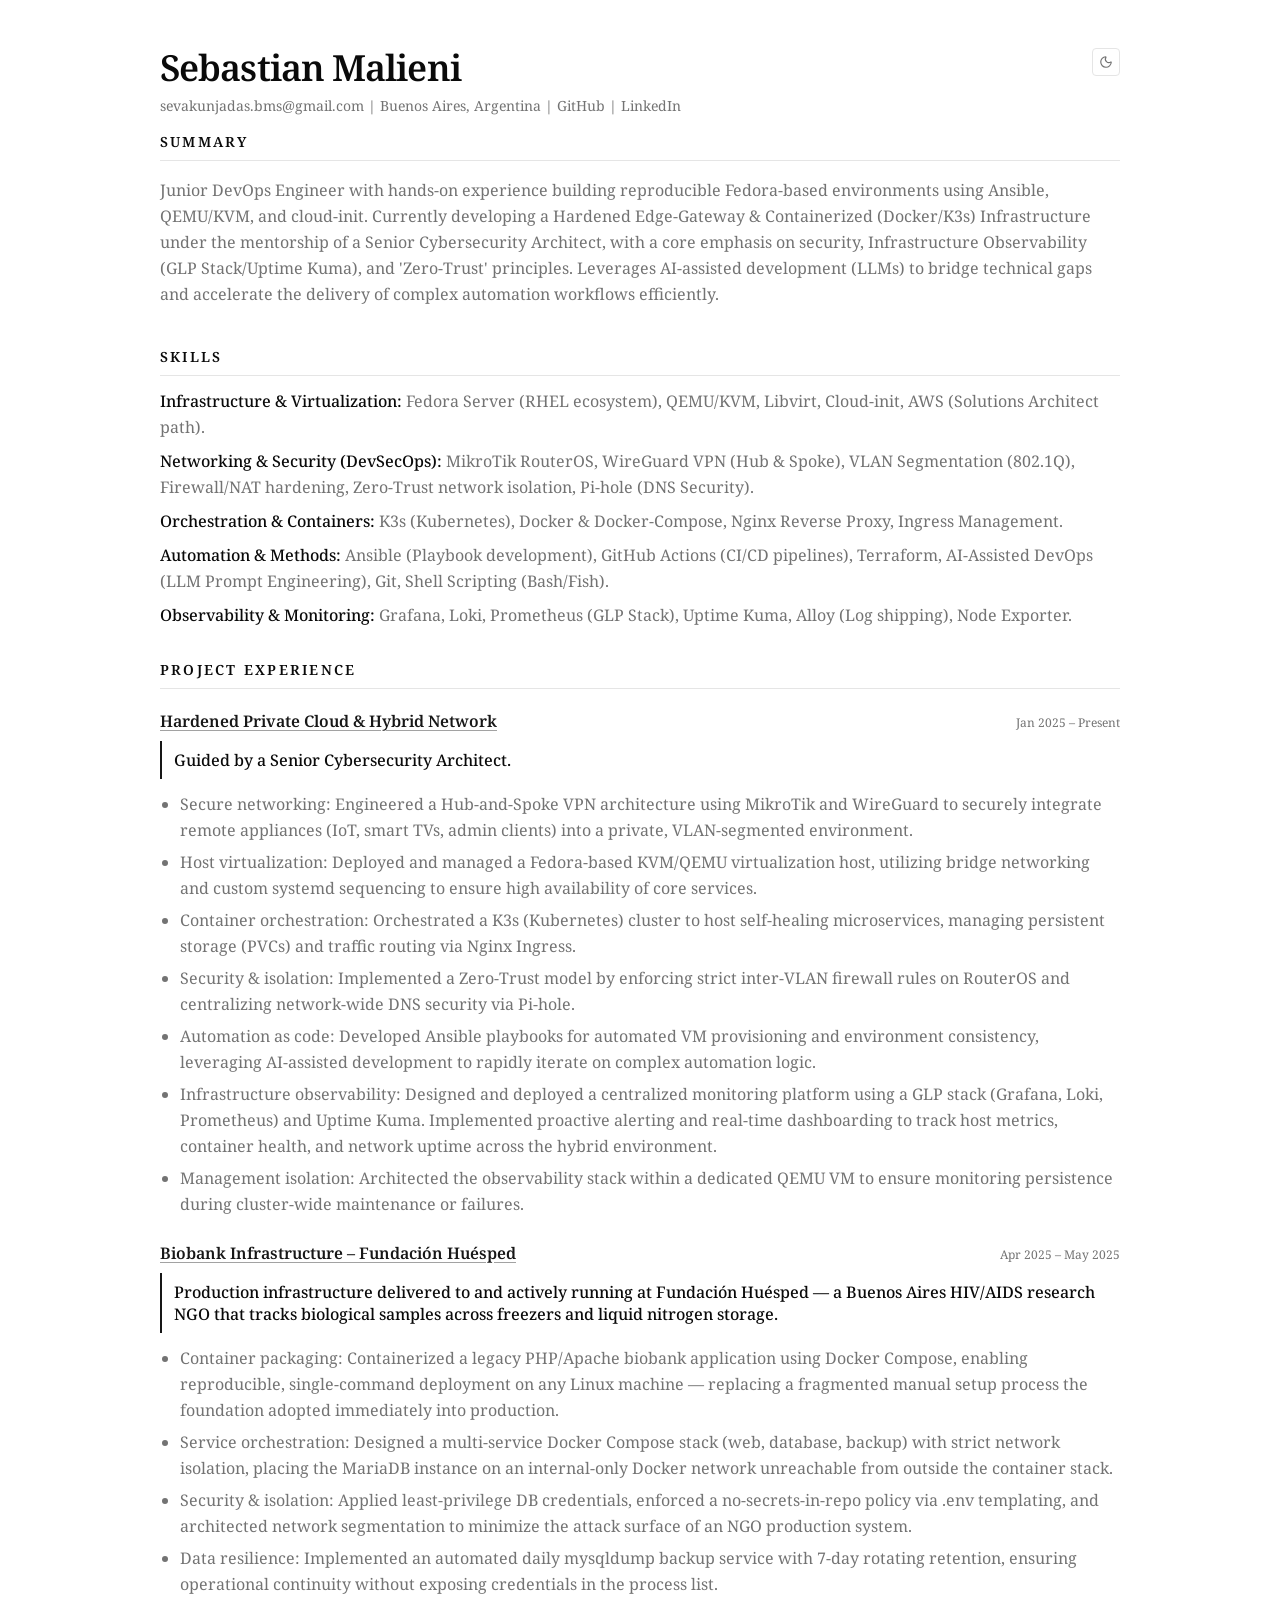
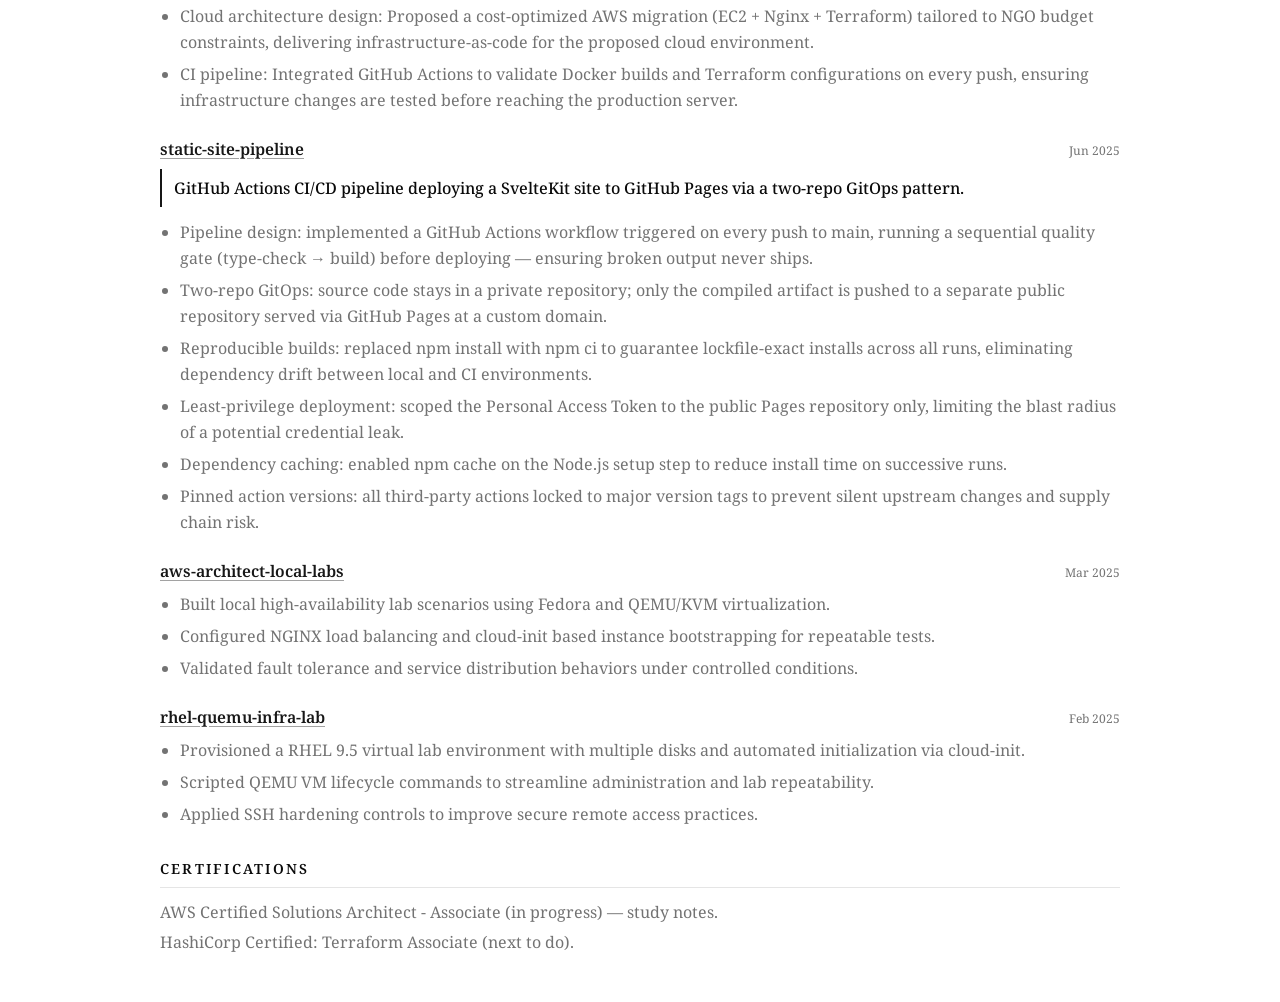
==== index.html @ 32066042 "deploy: Sevamiau/sebamalieni-dev@b377f0e531b582af63d55dea4740b12885637d70" ====
<!doctype html>

<html lang="en">
	<head>
		<meta charset="utf-8" />

		<meta name="viewport" content="width=device-width, initial-scale=1" />

		<meta name="text-scale" content="scale" />
		<link href="./_app/immutable/entry/start.CipY3u7r.js" rel="modulepreload">
		<link href="./_app/immutable/chunks/C8VKnNxi.js" rel="modulepreload">
		<link href="./_app/immutable/chunks/BVoEFMAr.js" rel="modulepreload">
		<link href="./_app/immutable/entry/app.PgsULccn.js" rel="modulepreload">
		<link href="./_app/immutable/chunks/CHncfsjL.js" rel="modulepreload">
		<link href="./_app/immutable/chunks/D1hYfEew.js" rel="modulepreload">
		<link href="./_app/immutable/nodes/0.1wPkO4NM.js" rel="modulepreload">
		<link href="./_app/immutable/chunks/DSAzhni3.js" rel="modulepreload">
		<link href="./_app/immutable/nodes/2.BLxP-dWD.js" rel="modulepreload">
		<!--12qhfyh--><link rel="icon" href="/favicon.png"/><!----><!--1uha8ag--><meta name="description" content="Sebastian Malieni Cv"/><!----><!--1funsus--><!--[-1--><!--]--> <!----><script>(function setInitialMode({ defaultMode = "system", themeColors, darkClassNames = ["dark"], lightClassNames = [], defaultTheme = "", modeStorageKey = "mode-watcher-mode", themeStorageKey = "mode-watcher-theme" }) {
	const rootEl = document.documentElement;
	const mode = localStorage.getItem(modeStorageKey) ?? defaultMode;
	const theme = localStorage.getItem(themeStorageKey) ?? defaultTheme;
	const light = mode === "light" || mode === "system" && window.matchMedia("(prefers-color-scheme: light)").matches;
	if (light) {
		if (darkClassNames.length) rootEl.classList.remove(...darkClassNames.filter(Boolean));
		if (lightClassNames.length) rootEl.classList.add(...lightClassNames.filter(Boolean));
	} else {
		if (lightClassNames.length) rootEl.classList.remove(...lightClassNames.filter(Boolean));
		if (darkClassNames.length) rootEl.classList.add(...darkClassNames.filter(Boolean));
	}
	rootEl.style.colorScheme = light ? "light" : "dark";
	if (themeColors) {
		const themeMetaEl = document.querySelector("meta[name=\"theme-color\"]");
		if (themeMetaEl) themeMetaEl.setAttribute("content", mode === "light" ? themeColors.light : themeColors.dark);
	}
	if (theme) {
		rootEl.setAttribute("data-theme", theme);
		localStorage.setItem(themeStorageKey, theme);
	}
	localStorage.setItem(modeStorageKey, mode);
})({"defaultMode":"system","darkClassNames":["dark"],"lightClassNames":[],"defaultTheme":"","modeStorageKey":"mode-watcher-mode","themeStorageKey":"mode-watcher-theme"});</script><!----><!----><title>Resume | Sebastian Malieni</title>
		<link href="./_app/immutable/assets/0.C2tKLNC4.css" rel="stylesheet">
	</head>

	<body data-sveltekit-preload-data="hover">
		<div style="display: contents"><!--[--><!--[0--><!--[--><!--[--><main class="min-h-screen bg-background text-foreground [&amp;_a]:transition-colors [&amp;_a:hover]:text-primary"><div class="mx-auto w-full max-w-5xl px-4 py-12 sm:px-8"><header class="pb-2"><div class="flex flex-col gap-4 sm:flex-row sm:items-start sm:justify-between"><div><h1 class="text-3xl font-semibold tracking-tight sm:text-4xl">Sebastian Malieni</h1> <p class="pt-2 text-xs text-muted-foreground sm:text-sm"><a class="underline-offset-2 hover:underline" href="mailto:sevakunjadas.bms@gmail.com">sevakunjadas.bms@gmail.com</a> <span aria-hidden="true">|</span> Buenos Aires, Argentina <span aria-hidden="true">|</span> <a class="underline-offset-2 hover:underline" href="https://github.com/Sevamiau/">GitHub</a> <span aria-hidden="true">|</span> <a class="underline-offset-2 hover:underline" href="https://www.linkedin.com/in/sebastian-malieni/">LinkedIn</a></p></div> <div class="inline-flex items-center gap-2 self-start"><button type="button" class="rounded border border-border p-1.5 text-muted-foreground transition-colors hover:text-foreground" aria-label="Toggle theme" title="Toggle theme"><!--[-1--><svg xmlns="http://www.w3.org/2000/svg" width="24" height="24" viewBox="0 0 24 24" fill="none" stroke="currentColor" stroke-width="2" stroke-linecap="round" stroke-linejoin="round" aria-hidden="true" class="lucide-icon lucide lucide-moon size-3.5"><!--[--><!----><path d="M20.985 12.486a9 9 0 1 1-9.473-9.472c.405-.022.617.46.402.803a6 6 0 0 0 8.268 8.268c.344-.215.825-.004.803.401"><!----></path><!----><!--]--><!----></svg><!--]--></button></div></div> <h2 class="mt-4 border-b border-border pb-2 text-sm font-semibold uppercase tracking-[0.16em]">Summary</h2> <p class="mt-4 text-sm leading-relaxed text-muted-foreground sm:text-base">Junior DevOps Engineer with hands-on experience building reproducible Fedora-based environments using Ansible, QEMU/KVM, and cloud-init. Currently developing a Hardened Edge-Gateway &amp; Containerized (Docker/K3s) Infrastructure under the mentorship of a Senior Cybersecurity Architect, with a core emphasis on security, Infrastructure Observability (GLP Stack/Uptime Kuma), and 'Zero-Trust' principles. Leverages AI-assisted development (LLMs) to bridge technical gaps and accelerate the delivery of complex automation workflows efficiently.</p></header> <!--[-1--><!--]--> <!--[-1--><!--]--> <section class="mt-8"><h2 class="border-b border-border pb-2 text-sm font-semibold uppercase tracking-[0.16em]">Skills</h2> <div class="mt-3 space-y-2 text-sm leading-relaxed text-muted-foreground sm:text-base"><p><span class="font-medium text-foreground">Infrastructure &amp; Virtualization:</span> Fedora Server (RHEL ecosystem), QEMU/KVM, Libvirt, Cloud-init, AWS (Solutions Architect path).</p> <p><span class="font-medium text-foreground">Networking &amp; Security (DevSecOps):</span> MikroTik RouterOS, WireGuard VPN (Hub &amp; Spoke), VLAN Segmentation (802.1Q), Firewall/NAT hardening, Zero-Trust network isolation, Pi-hole (DNS Security).</p> <p><span class="font-medium text-foreground">Orchestration &amp; Containers:</span> K3s (Kubernetes), Docker &amp; Docker-Compose, Nginx Reverse Proxy, Ingress Management.</p> <p><span class="font-medium text-foreground">Automation &amp; Methods:</span> Ansible (Playbook development), GitHub Actions (CI/CD pipelines), Terraform, AI-Assisted DevOps (LLM Prompt Engineering), Git, Shell Scripting (Bash/Fish).</p> <p><span class="font-medium text-foreground">Observability &amp; Monitoring:</span> Grafana, Loki, Prometheus (GLP Stack), Uptime Kuma, Alloy (Log shipping), Node Exporter.</p></div></section> <section class="mt-8"><h2 class="border-b border-border pb-2 text-sm font-semibold uppercase tracking-[0.16em]">Project Experience</h2> <div class="mt-5 space-y-6"><!--[--><article><div class="flex items-baseline justify-between gap-4"><h3 class="text-base font-semibold"><!--[0--><a class="text-primary underline decoration-primary/40 underline-offset-[3px] transition-colors hover:text-primary/90 hover:decoration-primary" href="https://github.com/Sevamiau/infra-documentation" target="_blank" rel="noopener noreferrer">Hardened Private Cloud &amp; Hybrid Network</a><!--]--></h3> <!--[0--><span class="shrink-0 text-xs text-muted-foreground">Jan 2025 – Present</span><!--]--></div> <!--[0--><p class="mt-2 border-l-2 border-primary py-2 pl-3 text-sm font-medium leading-snug text-foreground sm:text-base">Guided by a Senior Cybersecurity Architect.</p><!--]--> <ul class="list-disc space-y-1.5 pl-5 text-sm leading-relaxed text-muted-foreground sm:text-base mt-3"><!--[--><li>Secure networking: Engineered a Hub-and-Spoke VPN architecture using MikroTik and WireGuard to securely integrate remote appliances (IoT, smart TVs, admin clients) into a private, VLAN-segmented environment.</li><li>Host virtualization: Deployed and managed a Fedora-based KVM/QEMU virtualization host, utilizing bridge networking and custom systemd sequencing to ensure high availability of core services.</li><li>Container orchestration: Orchestrated a K3s (Kubernetes) cluster to host self-healing microservices, managing persistent storage (PVCs) and traffic routing via Nginx Ingress.</li><li>Security &amp; isolation: Implemented a Zero-Trust model by enforcing strict inter-VLAN firewall rules on RouterOS and centralizing network-wide DNS security via Pi-hole.</li><li>Automation as code: Developed Ansible playbooks for automated VM provisioning and environment consistency, leveraging AI-assisted development to rapidly iterate on complex automation logic.</li><li>Infrastructure observability: Designed and deployed a centralized monitoring platform using a GLP stack (Grafana, Loki, Prometheus) and Uptime Kuma. Implemented proactive alerting and real-time dashboarding to track host metrics, container health, and network uptime across the hybrid environment.</li><li>Management isolation: Architected the observability stack within a dedicated QEMU VM to ensure monitoring persistence during cluster-wide maintenance or failures.</li><!--]--></ul></article><article><div class="flex items-baseline justify-between gap-4"><h3 class="text-base font-semibold"><!--[0--><a class="text-primary underline decoration-primary/40 underline-offset-[3px] transition-colors hover:text-primary/90 hover:decoration-primary" href="https://github.com/Sevamiau/biobank-infra" target="_blank" rel="noopener noreferrer">Biobank Infrastructure – Fundación Huésped</a><!--]--></h3> <!--[0--><span class="shrink-0 text-xs text-muted-foreground">Apr 2025 – May 2025</span><!--]--></div> <!--[0--><p class="mt-2 border-l-2 border-primary py-2 pl-3 text-sm font-medium leading-snug text-foreground sm:text-base">Production infrastructure delivered to and actively running at Fundación Huésped — a Buenos Aires HIV/AIDS research NGO that tracks biological samples across freezers and liquid nitrogen storage.</p><!--]--> <ul class="list-disc space-y-1.5 pl-5 text-sm leading-relaxed text-muted-foreground sm:text-base mt-3"><!--[--><li>Container packaging: Containerized a legacy PHP/Apache biobank application using Docker Compose, enabling reproducible, single-command deployment on any Linux machine — replacing a fragmented manual setup process the foundation adopted immediately into production.</li><li>Service orchestration: Designed a multi-service Docker Compose stack (web, database, backup) with strict network isolation, placing the MariaDB instance on an internal-only Docker network unreachable from outside the container stack.</li><li>Security &amp; isolation: Applied least-privilege DB credentials, enforced a no-secrets-in-repo policy via .env templating, and architected network segmentation to minimize the attack surface of an NGO production system.</li><li>Data resilience: Implemented an automated daily mysqldump backup service with 7-day rotating retention, ensuring operational continuity without exposing credentials in the process list.</li><li>Cloud architecture design: Proposed a cost-optimized AWS migration (EC2 + Nginx + Terraform) tailored to NGO budget constraints, delivering infrastructure-as-code for the proposed cloud environment.</li><li>CI pipeline: Integrated GitHub Actions to validate Docker builds and Terraform configurations on every push, ensuring infrastructure changes are tested before reaching the production server.</li><!--]--></ul></article><article><div class="flex items-baseline justify-between gap-4"><h3 class="text-base font-semibold"><!--[0--><a class="text-primary underline decoration-primary/40 underline-offset-[3px] transition-colors hover:text-primary/90 hover:decoration-primary" href="https://github.com/Sevamiau/static-site-pipeline" target="_blank" rel="noopener noreferrer">static-site-pipeline</a><!--]--></h3> <!--[0--><span class="shrink-0 text-xs text-muted-foreground">Jun 2025</span><!--]--></div> <!--[0--><p class="mt-2 border-l-2 border-primary py-2 pl-3 text-sm font-medium leading-snug text-foreground sm:text-base">GitHub Actions CI/CD pipeline deploying a SvelteKit site to GitHub Pages via a two-repo GitOps pattern.</p><!--]--> <ul class="list-disc space-y-1.5 pl-5 text-sm leading-relaxed text-muted-foreground sm:text-base mt-3"><!--[--><li>Pipeline design: implemented a GitHub Actions workflow triggered on every push to main, running a sequential quality gate (type-check → build) before deploying — ensuring broken output never ships.</li><li>Two-repo GitOps: source code stays in a private repository; only the compiled artifact is pushed to a separate public repository served via GitHub Pages at a custom domain.</li><li>Reproducible builds: replaced npm install with npm ci to guarantee lockfile-exact installs across all runs, eliminating dependency drift between local and CI environments.</li><li>Least-privilege deployment: scoped the Personal Access Token to the public Pages repository only, limiting the blast radius of a potential credential leak.</li><li>Dependency caching: enabled npm cache on the Node.js setup step to reduce install time on successive runs.</li><li>Pinned action versions: all third-party actions locked to major version tags to prevent silent upstream changes and supply chain risk.</li><!--]--></ul></article><article><div class="flex items-baseline justify-between gap-4"><h3 class="text-base font-semibold"><!--[0--><a class="text-primary underline decoration-primary/40 underline-offset-[3px] transition-colors hover:text-primary/90 hover:decoration-primary" href="https://github.com/Sevamiau/aws-architect-local-labs" target="_blank" rel="noopener noreferrer">aws-architect-local-labs</a><!--]--></h3> <!--[0--><span class="shrink-0 text-xs text-muted-foreground">Mar 2025</span><!--]--></div> <!--[-1--><!--]--> <ul class="list-disc space-y-1.5 pl-5 text-sm leading-relaxed text-muted-foreground sm:text-base mt-2"><!--[--><li>Built local high-availability lab scenarios using Fedora and QEMU/KVM virtualization.</li><li>Configured NGINX load balancing and cloud-init based instance bootstrapping for repeatable tests.</li><li>Validated fault tolerance and service distribution behaviors under controlled conditions.</li><!--]--></ul></article><article><div class="flex items-baseline justify-between gap-4"><h3 class="text-base font-semibold"><!--[0--><a class="text-primary underline decoration-primary/40 underline-offset-[3px] transition-colors hover:text-primary/90 hover:decoration-primary" href="https://github.com/Sevamiau/RHEL-QEMU-infrastructure-lab" target="_blank" rel="noopener noreferrer">rhel-quemu-infra-lab</a><!--]--></h3> <!--[0--><span class="shrink-0 text-xs text-muted-foreground">Feb 2025</span><!--]--></div> <!--[-1--><!--]--> <ul class="list-disc space-y-1.5 pl-5 text-sm leading-relaxed text-muted-foreground sm:text-base mt-2"><!--[--><li>Provisioned a RHEL 9.5 virtual lab environment with multiple disks and automated initialization via cloud-init.</li><li>Scripted QEMU VM lifecycle commands to streamline administration and lab repeatability.</li><li>Applied SSH hardening controls to improve secure remote access practices.</li><!--]--></ul></article><!--]--></div></section> <section class="mt-8"><h2 class="border-b border-border pb-2 text-sm font-semibold uppercase tracking-[0.16em]">Certifications</h2> <ul class="mt-3 space-y-1.5 text-sm text-muted-foreground sm:text-base"><li>AWS Certified Solutions Architect - Associate (in progress) — <a class="underline-offset-2 hover:underline" href="https://github.com/Sevamiau/aws-SAA-note/" target="_blank" rel="noopener noreferrer">study notes</a>.</li> <li>HashiCorp Certified: Terraform Associate (next to do).</li></ul></section></div></main><!--]--><!----> <!--[-1--><!--]--><!----><!--]--><!--]--> <!--[-1--><!--]--><!--]-->
			
			<script>
				{
					__sveltekit_5aqfgy = {
						base: new URL(".", location).pathname.slice(0, -1)
					};

					const element = document.currentScript.parentElement;

					Promise.all([
						import("./_app/immutable/entry/start.CipY3u7r.js"),
						import("./_app/immutable/entry/app.PgsULccn.js")
					]).then(([kit, app]) => {
						kit.start(app, element, {
							node_ids: [0, 2],
							data: [null,null],
							form: null,
							error: null
						});
					});
				}
			</script>
		</div>
	</body>
</html>
---- _app/immutable/assets/0.C2tKLNC4.css ----
/*! tailwindcss v4.2.4 | MIT License | https://tailwindcss.com */
@layer properties{@supports (((-webkit-hyphens:none)) and (not (margin-trim:inline))) or ((-moz-orient:inline) and (not (color:rgb(from red r g b)))){*,:before,:after,::backdrop{--tw-space-y-reverse:0;--tw-border-style:solid;--tw-leading:initial;--tw-font-weight:initial;--tw-tracking:initial;--tw-animation-delay:0s;--tw-animation-direction:normal;--tw-animation-duration:initial;--tw-animation-fill-mode:none;--tw-animation-iteration-count:1;--tw-enter-blur:0;--tw-enter-opacity:1;--tw-enter-rotate:0;--tw-enter-scale:1;--tw-enter-translate-x:0;--tw-enter-translate-y:0;--tw-exit-blur:0;--tw-exit-opacity:1;--tw-exit-rotate:0;--tw-exit-scale:1;--tw-exit-translate-x:0;--tw-exit-translate-y:0}}}@layer theme{:root,:host{--font-sans:ui-sans-serif, system-ui, sans-serif, "Apple Color Emoji", "Segoe UI Emoji", "Segoe UI Symbol", "Noto Color Emoji";--font-mono:ui-monospace, SFMono-Regular, Menlo, Monaco, Consolas, "Liberation Mono", "Courier New", monospace;--spacing:.25rem;--container-5xl:64rem;--text-xs:.75rem;--text-xs--line-height:calc(1 / .75);--text-sm:.875rem;--text-sm--line-height:calc(1.25 / .875);--text-base:1rem;--text-base--line-height:calc(1.5 / 1);--text-3xl:1.875rem;--text-3xl--line-height:calc(2.25 / 1.875);--text-4xl:2.25rem;--text-4xl--line-height:calc(2.5 / 2.25);--font-weight-medium:500;--font-weight-semibold:600;--tracking-tight:-.025em;--leading-snug:1.375;--leading-relaxed:1.625;--default-transition-duration:.15s;--default-transition-timing-function:cubic-bezier(.4, 0, .2, 1);--default-font-family:var(--font-sans);--default-mono-font-family:var(--font-mono)}}@layer base{*,:after,:before,::backdrop{box-sizing:border-box;border:0 solid;margin:0;padding:0}::file-selector-button{box-sizing:border-box;border:0 solid;margin:0;padding:0}html,:host{-webkit-text-size-adjust:100%;tab-size:4;line-height:1.5;font-family:var(--default-font-family,ui-sans-serif, system-ui, sans-serif, "Apple Color Emoji", "Segoe UI Emoji", "Segoe UI Symbol", "Noto Color Emoji");font-feature-settings:var(--default-font-feature-settings,normal);font-variation-settings:var(--default-font-variation-settings,normal);-webkit-tap-highlight-color:transparent}hr{height:0;color:inherit;border-top-width:1px}abbr:where([title]){-webkit-text-decoration:underline dotted;text-decoration:underline dotted}h1,h2,h3,h4,h5,h6{font-size:inherit;font-weight:inherit}a{color:inherit;-webkit-text-decoration:inherit;-webkit-text-decoration:inherit;-webkit-text-decoration:inherit;-webkit-text-decoration:inherit;text-decoration:inherit}b,strong{font-weight:bolder}code,kbd,samp,pre{font-family:var(--default-mono-font-family,ui-monospace, SFMono-Regular, Menlo, Monaco, Consolas, "Liberation Mono", "Courier New", monospace);font-feature-settings:var(--default-mono-font-feature-settings,normal);font-variation-settings:var(--default-mono-font-variation-settings,normal);font-size:1em}small{font-size:80%}sub,sup{vertical-align:baseline;font-size:75%;line-height:0;position:relative}sub{bottom:-.25em}sup{top:-.5em}table{text-indent:0;border-color:inherit;border-collapse:collapse}:-moz-focusring{outline:auto}progress{vertical-align:baseline}summary{display:list-item}ol,ul,menu{list-style:none}img,svg,video,canvas,audio,iframe,embed,object{vertical-align:middle;display:block}img,video{max-width:100%;height:auto}button,input,select,optgroup,textarea{font:inherit;font-feature-settings:inherit;font-variation-settings:inherit;letter-spacing:inherit;color:inherit;opacity:1;background-color:#0000;border-radius:0}::file-selector-button{font:inherit;font-feature-settings:inherit;font-variation-settings:inherit;letter-spacing:inherit;color:inherit;opacity:1;background-color:#0000;border-radius:0}:where(select:is([multiple],[size])) optgroup{font-weight:bolder}:where(select:is([multiple],[size])) optgroup option{padding-inline-start:20px}::file-selector-button{margin-inline-end:4px}::placeholder{opacity:1}@supports (not ((-webkit-appearance:-apple-pay-button))) or (contain-intrinsic-size:1px){::placeholder{color:currentColor}@supports (color:color-mix(in lab, red, red)){::placeholder{color:color-mix(in oklab, currentcolor 50%, transparent)}}}textarea{resize:vertical}::-webkit-search-decoration{-webkit-appearance:none}::-webkit-date-and-time-value{min-height:1lh;text-align:inherit}::-webkit-datetime-edit{padding-block:0}::-webkit-datetime-edit-year-field{padding-block:0}::-webkit-datetime-edit-month-field{padding-block:0}::-webkit-datetime-edit-day-field{padding-block:0}::-webkit-datetime-edit-hour-field{padding-block:0}::-webkit-datetime-edit-minute-field{padding-block:0}::-webkit-datetime-edit-second-field{padding-block:0}::-webkit-datetime-edit-millisecond-field{padding-block:0}::-webkit-datetime-edit-meridiem-field{padding-block:0}::-webkit-calendar-picker-indicator{line-height:1}:-moz-ui-invalid{box-shadow:none}button,input:where([type=button],[type=reset],[type=submit]){appearance:button}::file-selector-button{appearance:button}::-webkit-inner-spin-button{height:auto}::-webkit-outer-spin-button{height:auto}[hidden]:where(:not([hidden=until-found])){display:none!important}*{border-color:var(--border);outline-color:var(--ring)}@supports (color:color-mix(in lab, red, red)){*{outline-color:color-mix(in oklab, var(--ring) 50%, transparent)}}body{background-color:var(--background);color:var(--foreground)}html{font-family:Noto Serif Variable,serif}input:where([type=text]),input:where(:not([type])),input:where([type=email]),input:where([type=url]),input:where([type=password]),input:where([type=number]),input:where([type=date]),input:where([type=datetime-local]),input:where([type=month]),input:where([type=search]),input:where([type=tel]),input:where([type=time]),input:where([type=week]),select:where([multiple]),textarea,select{appearance:none;--tw-shadow:0 0 #0000;background-color:#fff;border-width:1px;border-color:oklch(55.1% .027 264.364);border-radius:0;padding:.5rem .75rem;font-size:1rem;line-height:1.5rem}:is(input:where([type=text]),input:where(:not([type])),input:where([type=email]),input:where([type=url]),input:where([type=password]),input:where([type=number]),input:where([type=date]),input:where([type=datetime-local]),input:where([type=month]),input:where([type=search]),input:where([type=tel]),input:where([type=time]),input:where([type=week]),select:where([multiple]),textarea,select):focus{outline-offset:2px;--tw-ring-inset:var(--tw-empty, );--tw-ring-offset-width:0px;--tw-ring-offset-color:#fff;--tw-ring-color:oklch(54.6% .245 262.881);--tw-ring-offset-shadow:var(--tw-ring-inset) 0 0 0 var(--tw-ring-offset-width) var(--tw-ring-offset-color);--tw-ring-shadow:var(--tw-ring-inset) 0 0 0 calc(1px + var(--tw-ring-offset-width)) var(--tw-ring-color);box-shadow:var(--tw-ring-offset-shadow), var(--tw-ring-shadow), var(--tw-shadow);border-color:oklch(54.6% .245 262.881);outline:2px solid #0000}input::placeholder,textarea::placeholder{color:oklch(55.1% .027 264.364);opacity:1}::-webkit-datetime-edit-fields-wrapper{padding:0}::-webkit-date-and-time-value{min-height:1.5em}::-webkit-date-and-time-value{text-align:inherit}::-webkit-datetime-edit{display:inline-flex}::-webkit-datetime-edit{padding-top:0;padding-bottom:0}::-webkit-datetime-edit-year-field{padding-top:0;padding-bottom:0}::-webkit-datetime-edit-month-field{padding-top:0;padding-bottom:0}::-webkit-datetime-edit-day-field{padding-top:0;padding-bottom:0}::-webkit-datetime-edit-hour-field{padding-top:0;padding-bottom:0}::-webkit-datetime-edit-minute-field{padding-top:0;padding-bottom:0}::-webkit-datetime-edit-second-field{padding-top:0;padding-bottom:0}::-webkit-datetime-edit-millisecond-field{padding-top:0;padding-bottom:0}::-webkit-datetime-edit-meridiem-field{padding-top:0;padding-bottom:0}select{-webkit-print-color-adjust:exact;print-color-adjust:exact;background-image:url("data:image/svg+xml,%3csvg xmlns='http://www.w3.org/2000/svg' fill='none' viewBox='0 0 20 20'%3e%3cpath stroke='oklch(55.1%25 0.027 264.364)' stroke-linecap='round' stroke-linejoin='round' stroke-width='1.5' d='M6 8l4 4 4-4'/%3e%3c/svg%3e");background-position:right .5rem center;background-repeat:no-repeat;background-size:1.5em 1.5em;padding-right:2.5rem}select:where([multiple]),select:where([size]:not([size="1"])){background-image:initial;background-position:initial;background-repeat:unset;background-size:initial;print-color-adjust:unset;padding-right:.75rem}input:where([type=checkbox]),input:where([type=radio]){appearance:none;-webkit-print-color-adjust:exact;print-color-adjust:exact;vertical-align:middle;-webkit-user-select:none;user-select:none;color:oklch(54.6% .245 262.881);--tw-shadow:0 0 #0000;background-color:#fff;background-origin:border-box;border-width:1px;border-color:oklch(55.1% .027 264.364);flex-shrink:0;width:1rem;height:1rem;padding:0;display:inline-block}input:where([type=checkbox]){border-radius:0}input:where([type=radio]){border-radius:100%}input:where([type=checkbox]):focus,input:where([type=radio]):focus{outline-offset:2px;--tw-ring-inset:var(--tw-empty, );--tw-ring-offset-width:2px;--tw-ring-offset-color:#fff;--tw-ring-color:oklch(54.6% .245 262.881);--tw-ring-offset-shadow:var(--tw-ring-inset) 0 0 0 var(--tw-ring-offset-width) var(--tw-ring-offset-color);--tw-ring-shadow:var(--tw-ring-inset) 0 0 0 calc(2px + var(--tw-ring-offset-width)) var(--tw-ring-color);box-shadow:var(--tw-ring-offset-shadow), var(--tw-ring-shadow), var(--tw-shadow);outline:2px solid #0000}input:where([type=checkbox]):checked,input:where([type=radio]):checked{background-color:currentColor;background-position:50%;background-repeat:no-repeat;background-size:100% 100%;border-color:#0000}input:where([type=checkbox]):checked{background-image:url("data:image/svg+xml,%3csvg viewBox='0 0 16 16' fill='white' xmlns='http://www.w3.org/2000/svg'%3e%3cpath d='M12.207 4.793a1 1 0 010 1.414l-5 5a1 1 0 01-1.414 0l-2-2a1 1 0 011.414-1.414L6.5 9.086l4.293-4.293a1 1 0 011.414 0z'/%3e%3c/svg%3e")}@media (forced-colors:active){input:where([type=checkbox]):checked{appearance:auto}}input:where([type=radio]):checked{background-image:url("data:image/svg+xml,%3csvg viewBox='0 0 16 16' fill='white' xmlns='http://www.w3.org/2000/svg'%3e%3ccircle cx='8' cy='8' r='3'/%3e%3c/svg%3e")}@media (forced-colors:active){input:where([type=radio]):checked{appearance:auto}}input:where([type=checkbox]):checked:hover,input:where([type=checkbox]):checked:focus,input:where([type=radio]):checked:hover,input:where([type=radio]):checked:focus{background-color:currentColor;border-color:#0000}input:where([type=checkbox]):indeterminate{background-color:currentColor;background-image:url("data:image/svg+xml,%3csvg xmlns='http://www.w3.org/2000/svg' fill='none' viewBox='0 0 16 16'%3e%3cpath stroke='white' stroke-linecap='round' stroke-linejoin='round' stroke-width='2' d='M4 8h8'/%3e%3c/svg%3e");background-position:50%;background-repeat:no-repeat;background-size:100% 100%;border-color:#0000}@media (forced-colors:active){input:where([type=checkbox]):indeterminate{appearance:auto}}input:where([type=checkbox]):indeterminate:hover,input:where([type=checkbox]):indeterminate:focus{background-color:currentColor;border-color:#0000}input:where([type=file]){background:unset;border-color:inherit;font-size:unset;line-height:inherit;border-width:0;border-radius:0;padding:0}input:where([type=file]):focus{outline:1px solid buttontext;outline:1px auto -webkit-focus-ring-color}}@layer components;@layer utilities{.fixed{position:fixed}.static{position:static}.start{inset-inline-start:var(--spacing)}.container{width:100%}@media (width>=40rem){.container{max-width:40rem}}@media (width>=48rem){.container{max-width:48rem}}@media (width>=64rem){.container{max-width:64rem}}@media (width>=80rem){.container{max-width:80rem}}@media (width>=96rem){.container{max-width:96rem}}.mx-auto{margin-inline:auto}.mt-2{margin-top:calc(var(--spacing) * 2)}.mt-3{margin-top:calc(var(--spacing) * 3)}.mt-4{margin-top:calc(var(--spacing) * 4)}.mt-5{margin-top:calc(var(--spacing) * 5)}.mt-6{margin-top:calc(var(--spacing) * 6)}.mt-8{margin-top:calc(var(--spacing) * 8)}.contents{display:contents}.flex{display:flex}.inline-flex{display:inline-flex}.table{display:table}.size-3\.5{width:calc(var(--spacing) * 3.5);height:calc(var(--spacing) * 3.5)}.min-h-screen{min-height:100vh}.w-full{width:100%}.max-w-5xl{max-width:var(--container-5xl)}.shrink-0{flex-shrink:0}.list-disc{list-style-type:disc}.flex-col{flex-direction:column}.items-baseline{align-items:baseline}.items-center{align-items:center}.justify-between{justify-content:space-between}.gap-2{gap:calc(var(--spacing) * 2)}.gap-4{gap:calc(var(--spacing) * 4)}:where(.space-y-1\.5>:not(:last-child)){--tw-space-y-reverse:0;margin-block-start:calc(calc(var(--spacing) * 1.5) * var(--tw-space-y-reverse));margin-block-end:calc(calc(var(--spacing) * 1.5) * calc(1 - var(--tw-space-y-reverse)))}:where(.space-y-2>:not(:last-child)){--tw-space-y-reverse:0;margin-block-start:calc(calc(var(--spacing) * 2) * var(--tw-space-y-reverse));margin-block-end:calc(calc(var(--spacing) * 2) * calc(1 - var(--tw-space-y-reverse)))}:where(.space-y-6>:not(:last-child)){--tw-space-y-reverse:0;margin-block-start:calc(calc(var(--spacing) * 6) * var(--tw-space-y-reverse));margin-block-end:calc(calc(var(--spacing) * 6) * calc(1 - var(--tw-space-y-reverse)))}.self-start{align-self:flex-start}.rounded{border-radius:.25rem}.border{border-style:var(--tw-border-style);border-width:1px}.border-b{border-bottom-style:var(--tw-border-style);border-bottom-width:1px}.border-l-2{border-left-style:var(--tw-border-style);border-left-width:2px}.border-border{border-color:var(--border)}.border-primary{border-color:var(--primary)}.bg-background{background-color:var(--background)}.p-1\.5{padding:calc(var(--spacing) * 1.5)}.px-4{padding-inline:calc(var(--spacing) * 4)}.py-2{padding-block:calc(var(--spacing) * 2)}.py-12{padding-block:calc(var(--spacing) * 12)}.pt-2{padding-top:calc(var(--spacing) * 2)}.pb-2{padding-bottom:calc(var(--spacing) * 2)}.pl-3{padding-left:calc(var(--spacing) * 3)}.pl-5{padding-left:calc(var(--spacing) * 5)}.text-3xl{font-size:var(--text-3xl);line-height:var(--tw-leading,var(--text-3xl--line-height))}.text-base{font-size:var(--text-base);line-height:var(--tw-leading,var(--text-base--line-height))}.text-sm{font-size:var(--text-sm);line-height:var(--tw-leading,var(--text-sm--line-height))}.text-xs{font-size:var(--text-xs);line-height:var(--tw-leading,var(--text-xs--line-height))}.leading-relaxed{--tw-leading:var(--leading-relaxed);line-height:var(--leading-relaxed)}.leading-snug{--tw-leading:var(--leading-snug);line-height:var(--leading-snug)}.font-medium{--tw-font-weight:var(--font-weight-medium);font-weight:var(--font-weight-medium)}.font-semibold{--tw-font-weight:var(--font-weight-semibold);font-weight:var(--font-weight-semibold)}.tracking-\[0\.16em\]{--tw-tracking:.16em;letter-spacing:.16em}.tracking-tight{--tw-tracking:var(--tracking-tight);letter-spacing:var(--tracking-tight)}.text-foreground{color:var(--foreground)}.text-muted-foreground{color:var(--muted-foreground)}.text-primary{color:var(--primary)}.uppercase{text-transform:uppercase}.underline{text-decoration-line:underline}.decoration-primary\/40{-webkit-text-decoration-color:var(--primary);-webkit-text-decoration-color:var(--primary);-webkit-text-decoration-color:var(--primary);text-decoration-color:var(--primary)}@supports (color:color-mix(in lab, red, red)){.decoration-primary\/40{-webkit-text-decoration-color:color-mix(in oklab, var(--primary) 40%, transparent);-webkit-text-decoration-color:color-mix(in oklab, var(--primary) 40%, transparent);-webkit-text-decoration-color:color-mix(in oklab, var(--primary) 40%, transparent);text-decoration-color:color-mix(in oklab, var(--primary) 40%, transparent)}}.underline-offset-2{text-underline-offset:2px}.underline-offset-\[3px\]{text-underline-offset:3px}.transition-colors{transition-property:color,background-color,border-color,outline-color,text-decoration-color,fill,stroke,--tw-gradient-from,--tw-gradient-via,--tw-gradient-to;transition-timing-function:var(--tw-ease,var(--default-transition-timing-function));transition-duration:var(--tw-duration,var(--default-transition-duration))}.running{animation-play-state:running}@media (hover:hover){.hover\:text-foreground:hover{color:var(--foreground)}.hover\:text-primary\/90:hover{color:var(--primary)}@supports (color:color-mix(in lab, red, red)){.hover\:text-primary\/90:hover{color:color-mix(in oklab, var(--primary) 90%, transparent)}}.hover\:underline:hover{text-decoration-line:underline}.hover\:decoration-primary:hover{-webkit-text-decoration-color:var(--primary);-webkit-text-decoration-color:var(--primary);-webkit-text-decoration-color:var(--primary);text-decoration-color:var(--primary)}}@media (width>=40rem){.sm\:flex-row{flex-direction:row}.sm\:items-start{align-items:flex-start}.sm\:justify-between{justify-content:space-between}.sm\:px-8{padding-inline:calc(var(--spacing) * 8)}.sm\:text-4xl{font-size:var(--text-4xl);line-height:var(--tw-leading,var(--text-4xl--line-height))}.sm\:text-base{font-size:var(--text-base);line-height:var(--tw-leading,var(--text-base--line-height))}.sm\:text-sm{font-size:var(--text-sm);line-height:var(--tw-leading,var(--text-sm--line-height))}}.\[\&_a\]\:transition-colors a{transition-property:color,background-color,border-color,outline-color,text-decoration-color,fill,stroke,--tw-gradient-from,--tw-gradient-via,--tw-gradient-to;transition-timing-function:var(--tw-ease,var(--default-transition-timing-function));transition-duration:var(--tw-duration,var(--default-transition-duration))}.\[\&_a\:hover\]\:text-primary a:hover{color:var(--primary)}}@property --tw-animation-delay{syntax:"*";inherits:false;initial-value:0s}@property --tw-animation-direction{syntax:"*";inherits:false;initial-value:normal}@property --tw-animation-duration{syntax:"*";inherits:false}@property --tw-animation-fill-mode{syntax:"*";inherits:false;initial-value:none}@property --tw-animation-iteration-count{syntax:"*";inherits:false;initial-value:1}@property --tw-enter-blur{syntax:"*";inherits:false;initial-value:0}@property --tw-enter-opacity{syntax:"*";inherits:false;initial-value:1}@property --tw-enter-rotate{syntax:"*";inherits:false;initial-value:0}@property --tw-enter-scale{syntax:"*";inherits:false;initial-value:1}@property --tw-enter-translate-x{syntax:"*";inherits:false;initial-value:0}@property --tw-enter-translate-y{syntax:"*";inherits:false;initial-value:0}@property --tw-exit-blur{syntax:"*";inherits:false;initial-value:0}@property --tw-exit-opacity{syntax:"*";inherits:false;initial-value:1}@property --tw-exit-rotate{syntax:"*";inherits:false;initial-value:0}@property --tw-exit-scale{syntax:"*";inherits:false;initial-value:1}@property --tw-exit-translate-x{syntax:"*";inherits:false;initial-value:0}@property --tw-exit-translate-y{syntax:"*";inherits:false;initial-value:0}@font-face{font-family:Noto Serif Variable;font-style:normal;font-display:swap;font-weight:100 900;src:url(./noto-serif-cyrillic-ext-wght-normal.DwsuhU2Y.woff2)format("woff2-variations");unicode-range:U+460-52F,U+1C80-1C8A,U+20B4,U+2DE0-2DFF,U+A640-A69F,U+FE2E-FE2F}@font-face{font-family:Noto Serif Variable;font-style:normal;font-display:swap;font-weight:100 900;src:url(./noto-serif-cyrillic-wght-normal.CeZyc_3Q.woff2)format("woff2-variations");unicode-range:U+301,U+400-45F,U+490-491,U+4B0-4B1,U+2116}@font-face{font-family:Noto Serif Variable;font-style:normal;font-display:swap;font-weight:100 900;src:url(./noto-serif-greek-ext-wght-normal.B0csX6R_.woff2)format("woff2-variations");unicode-range:U+1F??}@font-face{font-family:Noto Serif Variable;font-style:normal;font-display:swap;font-weight:100 900;src:url(./noto-serif-greek-wght-normal.BWSpOBI-.woff2)format("woff2-variations");unicode-range:U+370-377,U+37A-37F,U+384-38A,U+38C,U+38E-3A1,U+3A3-3FF}@font-face{font-family:Noto Serif Variable;font-style:normal;font-display:swap;font-weight:100 900;src:url(./noto-serif-math-wght-normal.ChZGBGZa.woff2)format("woff2-variations");unicode-range:U+302-303,U+305,U+307-308,U+310,U+312,U+315,U+31A,U+326-327,U+32C,U+32F-330,U+332-333,U+338,U+33A,U+346,U+34D,U+391-3A1,U+3A3-3A9,U+3B1-3C9,U+3D1,U+3D5-3D6,U+3F0-3F1,U+3F4-3F5,U+2016-2017,U+2034-2038,U+203C,U+2040,U+2043,U+2047,U+2050,U+2057,U+205F,U+2070-2071,U+2074-208E,U+2090-209C,U+20D0-20DC,U+20E1,U+20E5-20EF,U+2100-2112,U+2114-2115,U+2117-2121,U+2123-214F,U+2190,U+2192,U+2194-21AE,U+21B0-21E5,U+21F1-21F2,U+21F4-2211,U+2213-2214,U+2216-22FF,U+2308-230B,U+2310,U+2319,U+231C-2321,U+2336-237A,U+237C,U+2395,U+239B-23B7,U+23D0,U+23DC-23E1,U+2474-2475,U+25AF,U+25B3,U+25B7,U+25BD,U+25C1,U+25CA,U+25CC,U+25FB,U+266D-266F,U+27C0-27FF,U+2900-2AFF,U+2B0E-2B11,U+2B30-2B4C,U+2BFE,U+3030,U+FF5B,U+FF5D,U+1D400-1D7FF,U+1EE??}@font-face{font-family:Noto Serif Variable;font-style:normal;font-display:swap;font-weight:100 900;src:url(./noto-serif-vietnamese-wght-normal.G-hP2cUo.woff2)format("woff2-variations");unicode-range:U+102-103,U+110-111,U+128-129,U+168-169,U+1A0-1A1,U+1AF-1B0,U+300-301,U+303-304,U+308-309,U+323,U+329,U+1EA0-1EF9,U+20AB}@font-face{font-family:Noto Serif Variable;font-style:normal;font-display:swap;font-weight:100 900;src:url(./noto-serif-latin-ext-wght-normal.NX2Olof3.woff2)format("woff2-variations");unicode-range:U+100-2BA,U+2BD-2C5,U+2C7-2CC,U+2CE-2D7,U+2DD-2FF,U+304,U+308,U+329,U+1D00-1DBF,U+1E00-1E9F,U+1EF2-1EFF,U+2020,U+20A0-20AB,U+20AD-20C0,U+2113,U+2C60-2C7F,U+A720-A7FF}@font-face{font-family:Noto Serif Variable;font-style:normal;font-display:swap;font-weight:100 900;src:url(./noto-serif-latin-wght-normal.DKWgU5qY.woff2)format("woff2-variations");unicode-range:U+??,U+131,U+152-153,U+2BB-2BC,U+2C6,U+2DA,U+2DC,U+304,U+308,U+329,U+2000-206F,U+20AC,U+2122,U+2191,U+2193,U+2212,U+2215,U+FEFF,U+FFFD}:root{--background:oklch(100% 0 0);--foreground:oklch(14.5% 0 0);--card:oklch(100% 0 0);--card-foreground:oklch(14.5% 0 0);--popover:oklch(100% 0 0);--popover-foreground:oklch(14.5% 0 0);--primary:oklch(20.5% 0 0);--primary-foreground:oklch(98.5% 0 0);--secondary:oklch(97% 0 0);--secondary-foreground:oklch(20.5% 0 0);--muted:oklch(97% 0 0);--muted-foreground:oklch(55.6% 0 0);--accent:oklch(97% 0 0);--accent-foreground:oklch(20.5% 0 0);--destructive:oklch(57.7% .245 27.325);--border:oklch(92.2% 0 0);--input:oklch(92.2% 0 0);--ring:oklch(70.8% 0 0);--chart-1:oklch(87% 0 0);--chart-2:oklch(55.6% 0 0);--chart-3:oklch(43.9% 0 0);--chart-4:oklch(37.1% 0 0);--chart-5:oklch(26.9% 0 0);--radius:0rem;--sidebar:oklch(98.5% 0 0);--sidebar-foreground:oklch(14.5% 0 0);--sidebar-primary:oklch(20.5% 0 0);--sidebar-primary-foreground:oklch(98.5% 0 0);--sidebar-accent:oklch(97% 0 0);--sidebar-accent-foreground:oklch(20.5% 0 0);--sidebar-border:oklch(92.2% 0 0);--sidebar-ring:oklch(70.8% 0 0)}.dark{--background:oklch(14.5% 0 0);--foreground:oklch(98.5% 0 0);--card:oklch(20.5% 0 0);--card-foreground:oklch(98.5% 0 0);--popover:oklch(20.5% 0 0);--popover-foreground:oklch(98.5% 0 0);--primary:oklch(92.2% 0 0);--primary-foreground:oklch(20.5% 0 0);--secondary:oklch(26.9% 0 0);--secondary-foreground:oklch(98.5% 0 0);--muted:oklch(26.9% 0 0);--muted-foreground:oklch(70.8% 0 0);--accent:oklch(26.9% 0 0);--accent-foreground:oklch(98.5% 0 0);--destructive:oklch(70.4% .191 22.216);--border:oklch(100% 0 0/.1);--input:oklch(100% 0 0/.15);--ring:oklch(55.6% 0 0);--chart-1:oklch(87% 0 0);--chart-2:oklch(55.6% 0 0);--chart-3:oklch(43.9% 0 0);--chart-4:oklch(37.1% 0 0);--chart-5:oklch(26.9% 0 0);--sidebar:oklch(20.5% 0 0);--sidebar-foreground:oklch(98.5% 0 0);--sidebar-primary:oklch(48.8% .243 264.376);--sidebar-primary-foreground:oklch(98.5% 0 0);--sidebar-accent:oklch(26.9% 0 0);--sidebar-accent-foreground:oklch(98.5% 0 0);--sidebar-border:oklch(100% 0 0/.1);--sidebar-ring:oklch(55.6% 0 0)}@property --tw-space-y-reverse{syntax:"*";inherits:false;initial-value:0}@property --tw-border-style{syntax:"*";inherits:false;initial-value:solid}@property --tw-leading{syntax:"*";inherits:false}@property --tw-font-weight{syntax:"*";inherits:false}@property --tw-tracking{syntax:"*";inherits:false}
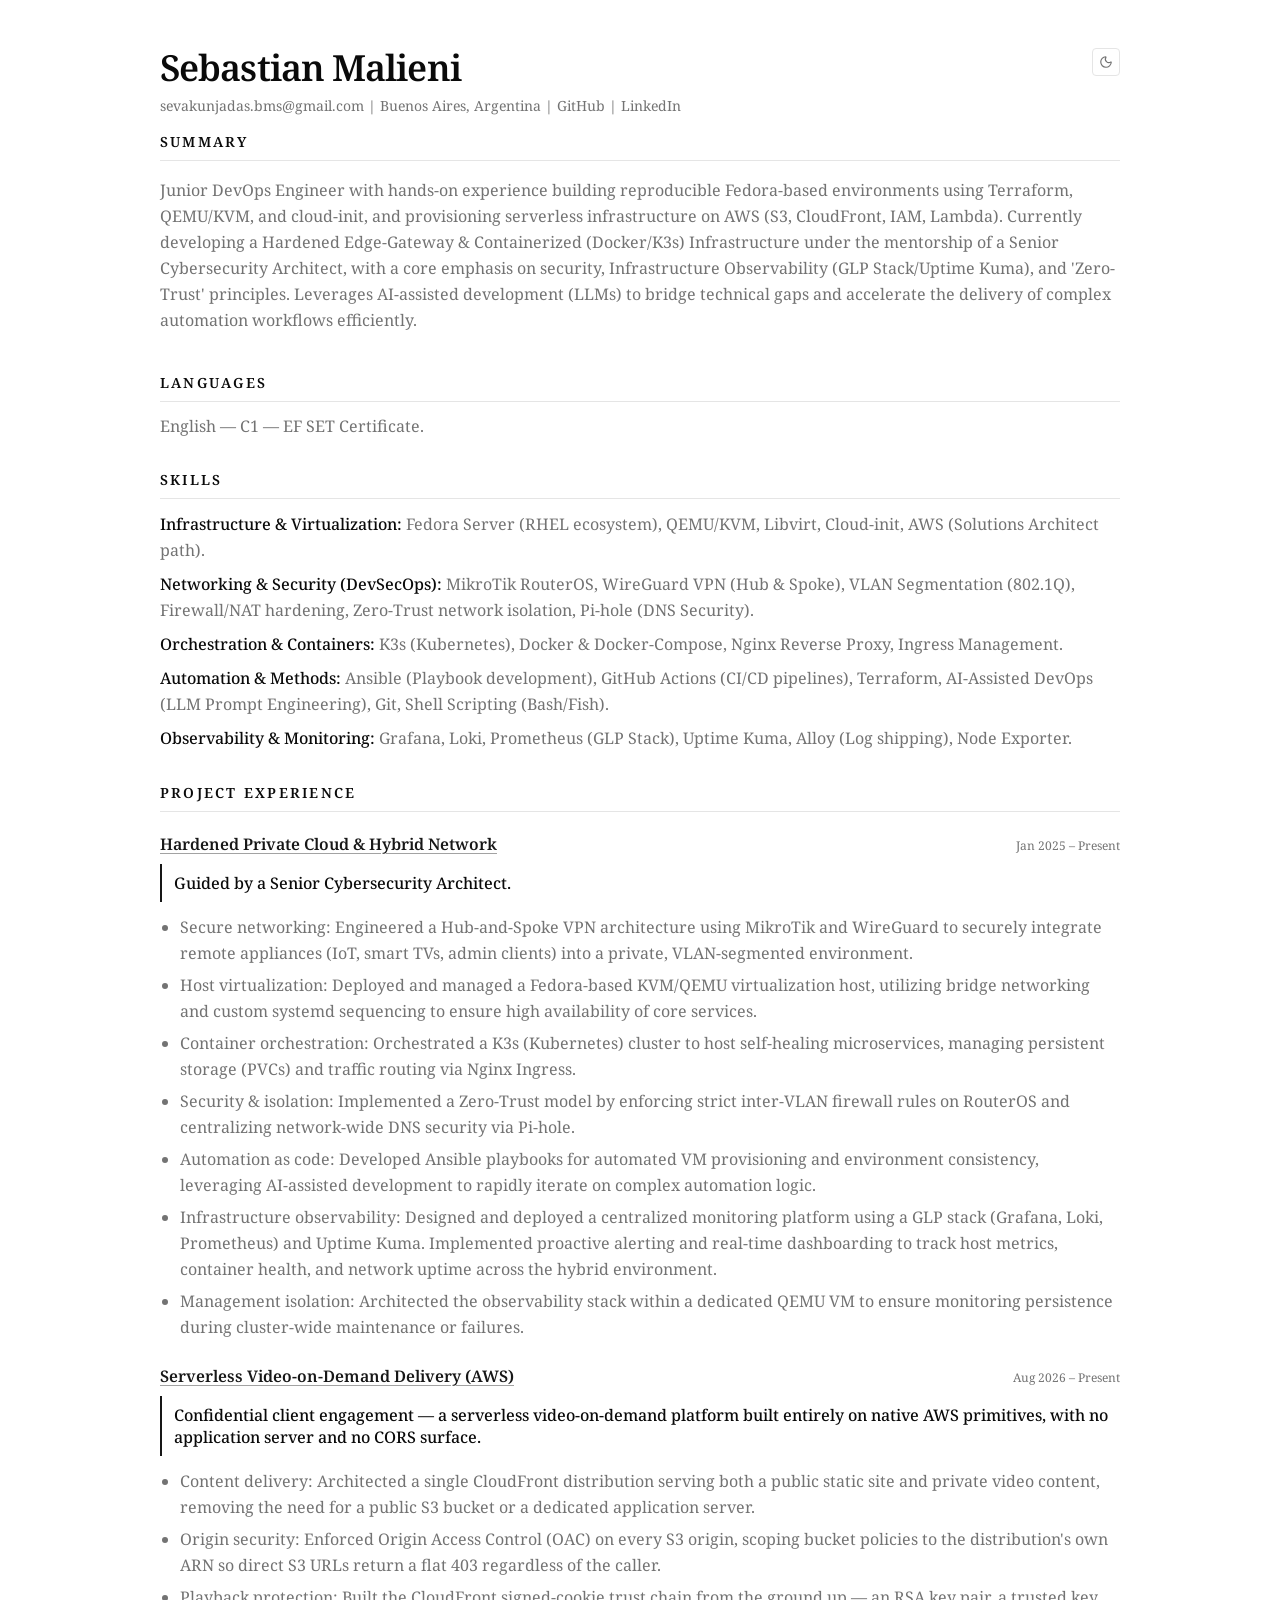
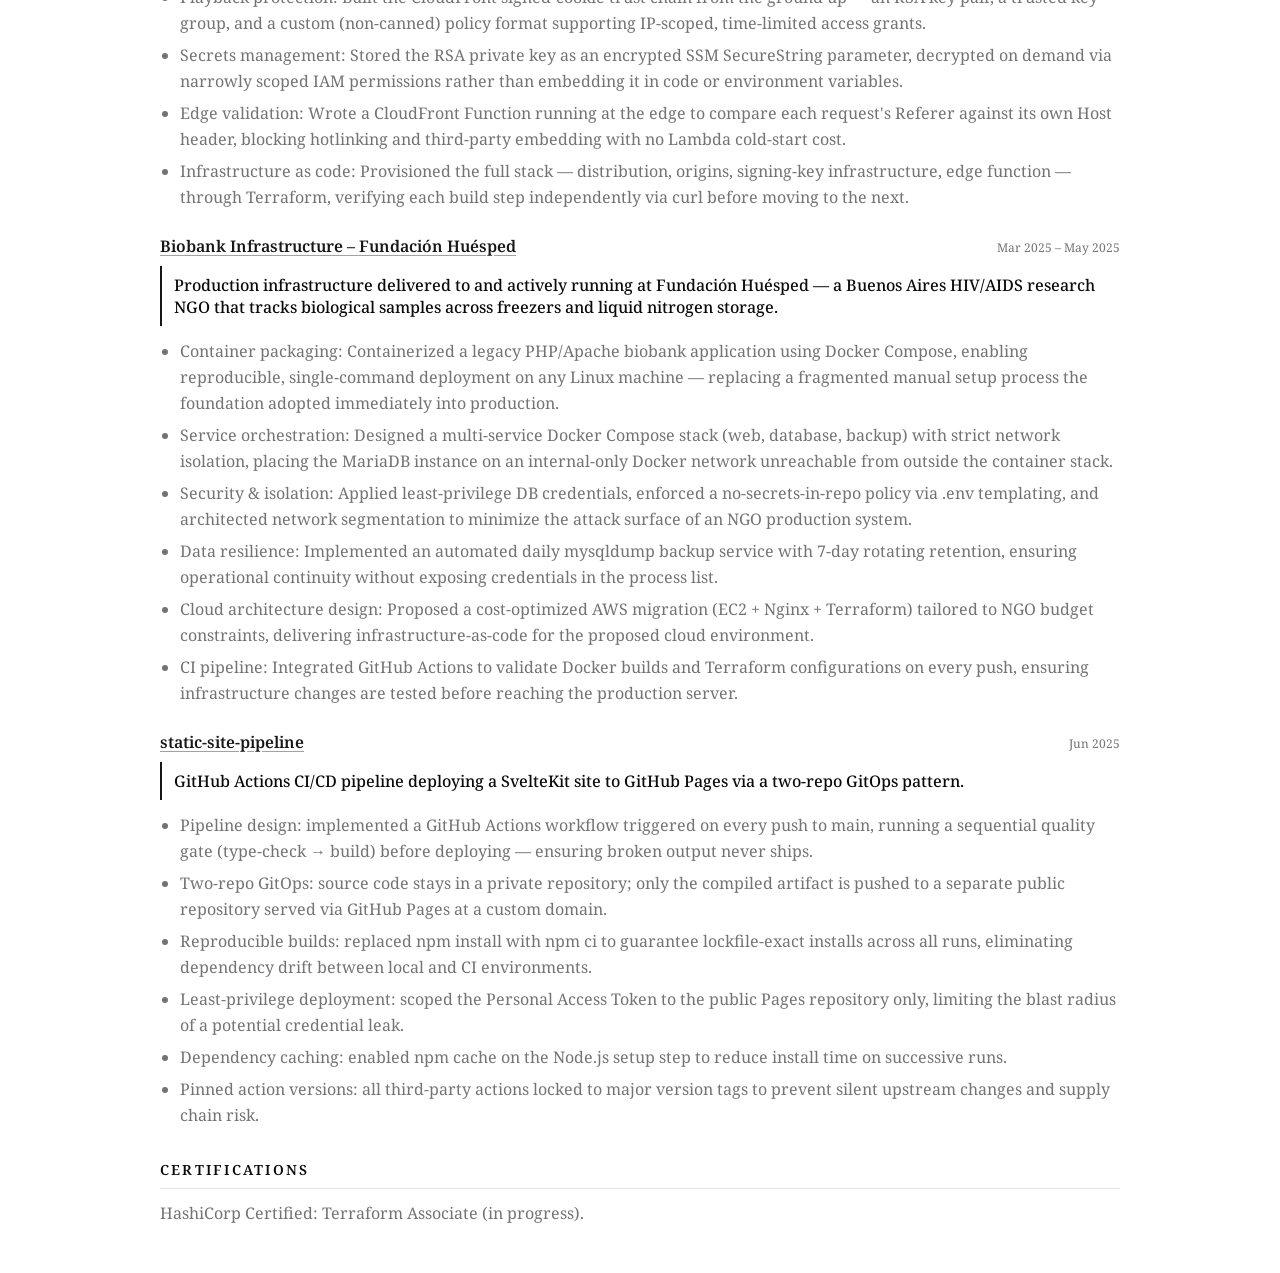
==== commit ec072da6: "deploy: Sevamiau/sebamalieni-dev@2f2fbd8454f60a906333fdca74cbf9125f730c52" ====
--- a/index.html
+++ b/index.html
@@ -7,15 +7,15 @@
 		<meta name="viewport" content="width=device-width, initial-scale=1" />
 
 		<meta name="text-scale" content="scale" />
-		<link href="./_app/immutable/entry/start.CipY3u7r.js" rel="modulepreload">
-		<link href="./_app/immutable/chunks/C8VKnNxi.js" rel="modulepreload">
+		<link href="./_app/immutable/entry/start.BtLnetQ2.js" rel="modulepreload">
+		<link href="./_app/immutable/chunks/CIf_J_jk.js" rel="modulepreload">
 		<link href="./_app/immutable/chunks/BVoEFMAr.js" rel="modulepreload">
-		<link href="./_app/immutable/entry/app.PgsULccn.js" rel="modulepreload">
+		<link href="./_app/immutable/entry/app.DaJ1eQy1.js" rel="modulepreload">
 		<link href="./_app/immutable/chunks/CHncfsjL.js" rel="modulepreload">
 		<link href="./_app/immutable/chunks/D1hYfEew.js" rel="modulepreload">
 		<link href="./_app/immutable/nodes/0.1wPkO4NM.js" rel="modulepreload">
 		<link href="./_app/immutable/chunks/DSAzhni3.js" rel="modulepreload">
-		<link href="./_app/immutable/nodes/2.BLxP-dWD.js" rel="modulepreload">
+		<link href="./_app/immutable/nodes/2.BBwAN7Fw.js" rel="modulepreload">
 		<!--12qhfyh--><link rel="icon" href="/favicon.png"/><!----><!--1uha8ag--><meta name="description" content="Sebastian Malieni Cv"/><!----><!--1funsus--><!--[-1--><!--]--> <!----><script>(function setInitialMode({ defaultMode = "system", themeColors, darkClassNames = ["dark"], lightClassNames = [], defaultTheme = "", modeStorageKey = "mode-watcher-mode", themeStorageKey = "mode-watcher-theme" }) {
 	const rootEl = document.documentElement;
 	const mode = localStorage.getItem(modeStorageKey) ?? defaultMode;
@@ -43,19 +43,19 @@
 	</head>
 
 	<body data-sveltekit-preload-data="hover">
-		<div style="display: contents"><!--[--><!--[0--><!--[--><!--[--><main class="min-h-screen bg-background text-foreground [&amp;_a]:transition-colors [&amp;_a:hover]:text-primary"><div class="mx-auto w-full max-w-5xl px-4 py-12 sm:px-8"><header class="pb-2"><div class="flex flex-col gap-4 sm:flex-row sm:items-start sm:justify-between"><div><h1 class="text-3xl font-semibold tracking-tight sm:text-4xl">Sebastian Malieni</h1> <p class="pt-2 text-xs text-muted-foreground sm:text-sm"><a class="underline-offset-2 hover:underline" href="mailto:sevakunjadas.bms@gmail.com">sevakunjadas.bms@gmail.com</a> <span aria-hidden="true">|</span> Buenos Aires, Argentina <span aria-hidden="true">|</span> <a class="underline-offset-2 hover:underline" href="https://github.com/Sevamiau/">GitHub</a> <span aria-hidden="true">|</span> <a class="underline-offset-2 hover:underline" href="https://www.linkedin.com/in/sebastian-malieni/">LinkedIn</a></p></div> <div class="inline-flex items-center gap-2 self-start"><button type="button" class="rounded border border-border p-1.5 text-muted-foreground transition-colors hover:text-foreground" aria-label="Toggle theme" title="Toggle theme"><!--[-1--><svg xmlns="http://www.w3.org/2000/svg" width="24" height="24" viewBox="0 0 24 24" fill="none" stroke="currentColor" stroke-width="2" stroke-linecap="round" stroke-linejoin="round" aria-hidden="true" class="lucide-icon lucide lucide-moon size-3.5"><!--[--><!----><path d="M20.985 12.486a9 9 0 1 1-9.473-9.472c.405-.022.617.46.402.803a6 6 0 0 0 8.268 8.268c.344-.215.825-.004.803.401"><!----></path><!----><!--]--><!----></svg><!--]--></button></div></div> <h2 class="mt-4 border-b border-border pb-2 text-sm font-semibold uppercase tracking-[0.16em]">Summary</h2> <p class="mt-4 text-sm leading-relaxed text-muted-foreground sm:text-base">Junior DevOps Engineer with hands-on experience building reproducible Fedora-based environments using Ansible, QEMU/KVM, and cloud-init. Currently developing a Hardened Edge-Gateway &amp; Containerized (Docker/K3s) Infrastructure under the mentorship of a Senior Cybersecurity Architect, with a core emphasis on security, Infrastructure Observability (GLP Stack/Uptime Kuma), and 'Zero-Trust' principles. Leverages AI-assisted development (LLMs) to bridge technical gaps and accelerate the delivery of complex automation workflows efficiently.</p></header> <!--[-1--><!--]--> <!--[-1--><!--]--> <section class="mt-8"><h2 class="border-b border-border pb-2 text-sm font-semibold uppercase tracking-[0.16em]">Skills</h2> <div class="mt-3 space-y-2 text-sm leading-relaxed text-muted-foreground sm:text-base"><p><span class="font-medium text-foreground">Infrastructure &amp; Virtualization:</span> Fedora Server (RHEL ecosystem), QEMU/KVM, Libvirt, Cloud-init, AWS (Solutions Architect path).</p> <p><span class="font-medium text-foreground">Networking &amp; Security (DevSecOps):</span> MikroTik RouterOS, WireGuard VPN (Hub &amp; Spoke), VLAN Segmentation (802.1Q), Firewall/NAT hardening, Zero-Trust network isolation, Pi-hole (DNS Security).</p> <p><span class="font-medium text-foreground">Orchestration &amp; Containers:</span> K3s (Kubernetes), Docker &amp; Docker-Compose, Nginx Reverse Proxy, Ingress Management.</p> <p><span class="font-medium text-foreground">Automation &amp; Methods:</span> Ansible (Playbook development), GitHub Actions (CI/CD pipelines), Terraform, AI-Assisted DevOps (LLM Prompt Engineering), Git, Shell Scripting (Bash/Fish).</p> <p><span class="font-medium text-foreground">Observability &amp; Monitoring:</span> Grafana, Loki, Prometheus (GLP Stack), Uptime Kuma, Alloy (Log shipping), Node Exporter.</p></div></section> <section class="mt-8"><h2 class="border-b border-border pb-2 text-sm font-semibold uppercase tracking-[0.16em]">Project Experience</h2> <div class="mt-5 space-y-6"><!--[--><article><div class="flex items-baseline justify-between gap-4"><h3 class="text-base font-semibold"><!--[0--><a class="text-primary underline decoration-primary/40 underline-offset-[3px] transition-colors hover:text-primary/90 hover:decoration-primary" href="https://github.com/Sevamiau/infra-documentation" target="_blank" rel="noopener noreferrer">Hardened Private Cloud &amp; Hybrid Network</a><!--]--></h3> <!--[0--><span class="shrink-0 text-xs text-muted-foreground">Jan 2025 – Present</span><!--]--></div> <!--[0--><p class="mt-2 border-l-2 border-primary py-2 pl-3 text-sm font-medium leading-snug text-foreground sm:text-base">Guided by a Senior Cybersecurity Architect.</p><!--]--> <ul class="list-disc space-y-1.5 pl-5 text-sm leading-relaxed text-muted-foreground sm:text-base mt-3"><!--[--><li>Secure networking: Engineered a Hub-and-Spoke VPN architecture using MikroTik and WireGuard to securely integrate remote appliances (IoT, smart TVs, admin clients) into a private, VLAN-segmented environment.</li><li>Host virtualization: Deployed and managed a Fedora-based KVM/QEMU virtualization host, utilizing bridge networking and custom systemd sequencing to ensure high availability of core services.</li><li>Container orchestration: Orchestrated a K3s (Kubernetes) cluster to host self-healing microservices, managing persistent storage (PVCs) and traffic routing via Nginx Ingress.</li><li>Security &amp; isolation: Implemented a Zero-Trust model by enforcing strict inter-VLAN firewall rules on RouterOS and centralizing network-wide DNS security via Pi-hole.</li><li>Automation as code: Developed Ansible playbooks for automated VM provisioning and environment consistency, leveraging AI-assisted development to rapidly iterate on complex automation logic.</li><li>Infrastructure observability: Designed and deployed a centralized monitoring platform using a GLP stack (Grafana, Loki, Prometheus) and Uptime Kuma. Implemented proactive alerting and real-time dashboarding to track host metrics, container health, and network uptime across the hybrid environment.</li><li>Management isolation: Architected the observability stack within a dedicated QEMU VM to ensure monitoring persistence during cluster-wide maintenance or failures.</li><!--]--></ul></article><article><div class="flex items-baseline justify-between gap-4"><h3 class="text-base font-semibold"><!--[0--><a class="text-primary underline decoration-primary/40 underline-offset-[3px] transition-colors hover:text-primary/90 hover:decoration-primary" href="https://github.com/Sevamiau/biobank-infra" target="_blank" rel="noopener noreferrer">Biobank Infrastructure – Fundación Huésped</a><!--]--></h3> <!--[0--><span class="shrink-0 text-xs text-muted-foreground">Apr 2025 – May 2025</span><!--]--></div> <!--[0--><p class="mt-2 border-l-2 border-primary py-2 pl-3 text-sm font-medium leading-snug text-foreground sm:text-base">Production infrastructure delivered to and actively running at Fundación Huésped — a Buenos Aires HIV/AIDS research NGO that tracks biological samples across freezers and liquid nitrogen storage.</p><!--]--> <ul class="list-disc space-y-1.5 pl-5 text-sm leading-relaxed text-muted-foreground sm:text-base mt-3"><!--[--><li>Container packaging: Containerized a legacy PHP/Apache biobank application using Docker Compose, enabling reproducible, single-command deployment on any Linux machine — replacing a fragmented manual setup process the foundation adopted immediately into production.</li><li>Service orchestration: Designed a multi-service Docker Compose stack (web, database, backup) with strict network isolation, placing the MariaDB instance on an internal-only Docker network unreachable from outside the container stack.</li><li>Security &amp; isolation: Applied least-privilege DB credentials, enforced a no-secrets-in-repo policy via .env templating, and architected network segmentation to minimize the attack surface of an NGO production system.</li><li>Data resilience: Implemented an automated daily mysqldump backup service with 7-day rotating retention, ensuring operational continuity without exposing credentials in the process list.</li><li>Cloud architecture design: Proposed a cost-optimized AWS migration (EC2 + Nginx + Terraform) tailored to NGO budget constraints, delivering infrastructure-as-code for the proposed cloud environment.</li><li>CI pipeline: Integrated GitHub Actions to validate Docker builds and Terraform configurations on every push, ensuring infrastructure changes are tested before reaching the production server.</li><!--]--></ul></article><article><div class="flex items-baseline justify-between gap-4"><h3 class="text-base font-semibold"><!--[0--><a class="text-primary underline decoration-primary/40 underline-offset-[3px] transition-colors hover:text-primary/90 hover:decoration-primary" href="https://github.com/Sevamiau/static-site-pipeline" target="_blank" rel="noopener noreferrer">static-site-pipeline</a><!--]--></h3> <!--[0--><span class="shrink-0 text-xs text-muted-foreground">Jun 2025</span><!--]--></div> <!--[0--><p class="mt-2 border-l-2 border-primary py-2 pl-3 text-sm font-medium leading-snug text-foreground sm:text-base">GitHub Actions CI/CD pipeline deploying a SvelteKit site to GitHub Pages via a two-repo GitOps pattern.</p><!--]--> <ul class="list-disc space-y-1.5 pl-5 text-sm leading-relaxed text-muted-foreground sm:text-base mt-3"><!--[--><li>Pipeline design: implemented a GitHub Actions workflow triggered on every push to main, running a sequential quality gate (type-check → build) before deploying — ensuring broken output never ships.</li><li>Two-repo GitOps: source code stays in a private repository; only the compiled artifact is pushed to a separate public repository served via GitHub Pages at a custom domain.</li><li>Reproducible builds: replaced npm install with npm ci to guarantee lockfile-exact installs across all runs, eliminating dependency drift between local and CI environments.</li><li>Least-privilege deployment: scoped the Personal Access Token to the public Pages repository only, limiting the blast radius of a potential credential leak.</li><li>Dependency caching: enabled npm cache on the Node.js setup step to reduce install time on successive runs.</li><li>Pinned action versions: all third-party actions locked to major version tags to prevent silent upstream changes and supply chain risk.</li><!--]--></ul></article><article><div class="flex items-baseline justify-between gap-4"><h3 class="text-base font-semibold"><!--[0--><a class="text-primary underline decoration-primary/40 underline-offset-[3px] transition-colors hover:text-primary/90 hover:decoration-primary" href="https://github.com/Sevamiau/aws-architect-local-labs" target="_blank" rel="noopener noreferrer">aws-architect-local-labs</a><!--]--></h3> <!--[0--><span class="shrink-0 text-xs text-muted-foreground">Mar 2025</span><!--]--></div> <!--[-1--><!--]--> <ul class="list-disc space-y-1.5 pl-5 text-sm leading-relaxed text-muted-foreground sm:text-base mt-2"><!--[--><li>Built local high-availability lab scenarios using Fedora and QEMU/KVM virtualization.</li><li>Configured NGINX load balancing and cloud-init based instance bootstrapping for repeatable tests.</li><li>Validated fault tolerance and service distribution behaviors under controlled conditions.</li><!--]--></ul></article><article><div class="flex items-baseline justify-between gap-4"><h3 class="text-base font-semibold"><!--[0--><a class="text-primary underline decoration-primary/40 underline-offset-[3px] transition-colors hover:text-primary/90 hover:decoration-primary" href="https://github.com/Sevamiau/RHEL-QEMU-infrastructure-lab" target="_blank" rel="noopener noreferrer">rhel-quemu-infra-lab</a><!--]--></h3> <!--[0--><span class="shrink-0 text-xs text-muted-foreground">Feb 2025</span><!--]--></div> <!--[-1--><!--]--> <ul class="list-disc space-y-1.5 pl-5 text-sm leading-relaxed text-muted-foreground sm:text-base mt-2"><!--[--><li>Provisioned a RHEL 9.5 virtual lab environment with multiple disks and automated initialization via cloud-init.</li><li>Scripted QEMU VM lifecycle commands to streamline administration and lab repeatability.</li><li>Applied SSH hardening controls to improve secure remote access practices.</li><!--]--></ul></article><!--]--></div></section> <section class="mt-8"><h2 class="border-b border-border pb-2 text-sm font-semibold uppercase tracking-[0.16em]">Certifications</h2> <ul class="mt-3 space-y-1.5 text-sm text-muted-foreground sm:text-base"><li>AWS Certified Solutions Architect - Associate (in progress) — <a class="underline-offset-2 hover:underline" href="https://github.com/Sevamiau/aws-SAA-note/" target="_blank" rel="noopener noreferrer">study notes</a>.</li> <li>HashiCorp Certified: Terraform Associate (next to do).</li></ul></section></div></main><!--]--><!----> <!--[-1--><!--]--><!----><!--]--><!--]--> <!--[-1--><!--]--><!--]-->
+		<div style="display: contents"><!--[--><!--[0--><!--[--><!--[--><main class="min-h-screen bg-background text-foreground [&amp;_a]:transition-colors [&amp;_a:hover]:text-primary"><div class="mx-auto w-full max-w-5xl px-4 py-12 sm:px-8"><header class="pb-2"><div class="flex flex-col gap-4 sm:flex-row sm:items-start sm:justify-between"><div><h1 class="text-3xl font-semibold tracking-tight sm:text-4xl">Sebastian Malieni</h1> <p class="pt-2 text-xs text-muted-foreground sm:text-sm"><a class="underline-offset-2 hover:underline" href="mailto:sevakunjadas.bms@gmail.com">sevakunjadas.bms@gmail.com</a> <span aria-hidden="true">|</span> Buenos Aires, Argentina <span aria-hidden="true">|</span> <a class="underline-offset-2 hover:underline" href="https://github.com/Sevamiau/">GitHub</a> <span aria-hidden="true">|</span> <a class="underline-offset-2 hover:underline" href="https://www.linkedin.com/in/sebastian-malieni-79247239b/">LinkedIn</a></p></div> <div class="inline-flex items-center gap-2 self-start"><button type="button" class="rounded border border-border p-1.5 text-muted-foreground transition-colors hover:text-foreground" aria-label="Toggle theme" title="Toggle theme"><!--[-1--><svg xmlns="http://www.w3.org/2000/svg" width="24" height="24" viewBox="0 0 24 24" fill="none" stroke="currentColor" stroke-width="2" stroke-linecap="round" stroke-linejoin="round" aria-hidden="true" class="lucide-icon lucide lucide-moon size-3.5"><!--[--><!----><path d="M20.985 12.486a9 9 0 1 1-9.473-9.472c.405-.022.617.46.402.803a6 6 0 0 0 8.268 8.268c.344-.215.825-.004.803.401"><!----></path><!----><!--]--><!----></svg><!--]--></button></div></div> <h2 class="mt-4 border-b border-border pb-2 text-sm font-semibold uppercase tracking-[0.16em]">Summary</h2> <p class="mt-4 text-sm leading-relaxed text-muted-foreground sm:text-base">Junior DevOps Engineer with hands-on experience building reproducible Fedora-based environments using Terraform, QEMU/KVM, and cloud-init, and provisioning serverless infrastructure on AWS (S3, CloudFront, IAM, Lambda). Currently developing a Hardened Edge-Gateway &amp; Containerized (Docker/K3s) Infrastructure under the mentorship of a Senior Cybersecurity Architect, with a core emphasis on security, Infrastructure Observability (GLP Stack/Uptime Kuma), and 'Zero-Trust' principles. Leverages AI-assisted development (LLMs) to bridge technical gaps and accelerate the delivery of complex automation workflows efficiently.</p></header> <!--[-1--><!--]--> <section class="mt-8"><h2 class="border-b border-border pb-2 text-sm font-semibold uppercase tracking-[0.16em]">Languages</h2> <ul class="mt-3 space-y-1.5 text-sm text-muted-foreground sm:text-base"><li>English — C1 — <a class="underline-offset-2 hover:underline" href="https://cert.efset.org/eU11q9" target="_blank" rel="noopener noreferrer">EF SET Certificate</a>.</li></ul></section> <section class="mt-8"><h2 class="border-b border-border pb-2 text-sm font-semibold uppercase tracking-[0.16em]">Skills</h2> <div class="mt-3 space-y-2 text-sm leading-relaxed text-muted-foreground sm:text-base"><p><span class="font-medium text-foreground">Infrastructure &amp; Virtualization:</span> Fedora Server (RHEL ecosystem), QEMU/KVM, Libvirt, Cloud-init, AWS (Solutions Architect path).</p> <p><span class="font-medium text-foreground">Networking &amp; Security (DevSecOps):</span> MikroTik RouterOS, WireGuard VPN (Hub &amp; Spoke), VLAN Segmentation (802.1Q), Firewall/NAT hardening, Zero-Trust network isolation, Pi-hole (DNS Security).</p> <p><span class="font-medium text-foreground">Orchestration &amp; Containers:</span> K3s (Kubernetes), Docker &amp; Docker-Compose, Nginx Reverse Proxy, Ingress Management.</p> <p><span class="font-medium text-foreground">Automation &amp; Methods:</span> Ansible (Playbook development), GitHub Actions (CI/CD pipelines), Terraform, AI-Assisted DevOps (LLM Prompt Engineering), Git, Shell Scripting (Bash/Fish).</p> <p><span class="font-medium text-foreground">Observability &amp; Monitoring:</span> Grafana, Loki, Prometheus (GLP Stack), Uptime Kuma, Alloy (Log shipping), Node Exporter.</p></div></section> <section class="mt-8"><h2 class="border-b border-border pb-2 text-sm font-semibold uppercase tracking-[0.16em]">Project Experience</h2> <div class="mt-5 space-y-6"><!--[--><article><div class="flex items-baseline justify-between gap-4"><h3 class="text-base font-semibold"><!--[0--><a class="text-primary underline decoration-primary/40 underline-offset-[3px] transition-colors hover:text-primary/90 hover:decoration-primary" href="https://github.com/Sevamiau/infra-documentation" target="_blank" rel="noopener noreferrer">Hardened Private Cloud &amp; Hybrid Network</a><!--]--></h3> <!--[0--><span class="shrink-0 text-xs text-muted-foreground">Jan 2025 – Present</span><!--]--></div> <!--[0--><p class="mt-2 border-l-2 border-primary py-2 pl-3 text-sm font-medium leading-snug text-foreground sm:text-base">Guided by a Senior Cybersecurity Architect.</p><!--]--> <ul class="list-disc space-y-1.5 pl-5 text-sm leading-relaxed text-muted-foreground sm:text-base mt-3"><!--[--><li>Secure networking: Engineered a Hub-and-Spoke VPN architecture using MikroTik and WireGuard to securely integrate remote appliances (IoT, smart TVs, admin clients) into a private, VLAN-segmented environment.</li><li>Host virtualization: Deployed and managed a Fedora-based KVM/QEMU virtualization host, utilizing bridge networking and custom systemd sequencing to ensure high availability of core services.</li><li>Container orchestration: Orchestrated a K3s (Kubernetes) cluster to host self-healing microservices, managing persistent storage (PVCs) and traffic routing via Nginx Ingress.</li><li>Security &amp; isolation: Implemented a Zero-Trust model by enforcing strict inter-VLAN firewall rules on RouterOS and centralizing network-wide DNS security via Pi-hole.</li><li>Automation as code: Developed Ansible playbooks for automated VM provisioning and environment consistency, leveraging AI-assisted development to rapidly iterate on complex automation logic.</li><li>Infrastructure observability: Designed and deployed a centralized monitoring platform using a GLP stack (Grafana, Loki, Prometheus) and Uptime Kuma. Implemented proactive alerting and real-time dashboarding to track host metrics, container health, and network uptime across the hybrid environment.</li><li>Management isolation: Architected the observability stack within a dedicated QEMU VM to ensure monitoring persistence during cluster-wide maintenance or failures.</li><!--]--></ul></article><article><div class="flex items-baseline justify-between gap-4"><h3 class="text-base font-semibold"><!--[0--><a class="text-primary underline decoration-primary/40 underline-offset-[3px] transition-colors hover:text-primary/90 hover:decoration-primary" href="https://github.com/Sevamiau/serverless-vod/" target="_blank" rel="noopener noreferrer">Serverless Video-on-Demand Delivery (AWS)</a><!--]--></h3> <!--[0--><span class="shrink-0 text-xs text-muted-foreground">Aug 2026 – Present</span><!--]--></div> <!--[0--><p class="mt-2 border-l-2 border-primary py-2 pl-3 text-sm font-medium leading-snug text-foreground sm:text-base">Confidential client engagement — a serverless video-on-demand platform built entirely on native AWS primitives, with no application server and no CORS surface.</p><!--]--> <ul class="list-disc space-y-1.5 pl-5 text-sm leading-relaxed text-muted-foreground sm:text-base mt-3"><!--[--><li>Content delivery: Architected a single CloudFront distribution serving both a public static site and private video content, removing the need for a public S3 bucket or a dedicated application server.</li><li>Origin security: Enforced Origin Access Control (OAC) on every S3 origin, scoping bucket policies to the distribution's own ARN so direct S3 URLs return a flat 403 regardless of the caller.</li><li>Playback protection: Built the CloudFront signed-cookie trust chain from the ground up — an RSA key pair, a trusted key group, and a custom (non-canned) policy format supporting IP-scoped, time-limited access grants.</li><li>Secrets management: Stored the RSA private key as an encrypted SSM SecureString parameter, decrypted on demand via narrowly scoped IAM permissions rather than embedding it in code or environment variables.</li><li>Edge validation: Wrote a CloudFront Function running at the edge to compare each request's Referer against its own Host header, blocking hotlinking and third-party embedding with no Lambda cold-start cost.</li><li>Infrastructure as code: Provisioned the full stack — distribution, origins, signing-key infrastructure, edge function — through Terraform, verifying each build step independently via curl before moving to the next.</li><!--]--></ul></article><article><div class="flex items-baseline justify-between gap-4"><h3 class="text-base font-semibold"><!--[0--><a class="text-primary underline decoration-primary/40 underline-offset-[3px] transition-colors hover:text-primary/90 hover:decoration-primary" href="https://github.com/Sevamiau/biobank-infra" target="_blank" rel="noopener noreferrer">Biobank Infrastructure – Fundación Huésped</a><!--]--></h3> <!--[0--><span class="shrink-0 text-xs text-muted-foreground">Mar 2025 – May 2025</span><!--]--></div> <!--[0--><p class="mt-2 border-l-2 border-primary py-2 pl-3 text-sm font-medium leading-snug text-foreground sm:text-base">Production infrastructure delivered to and actively running at Fundación Huésped — a Buenos Aires HIV/AIDS research NGO that tracks biological samples across freezers and liquid nitrogen storage.</p><!--]--> <ul class="list-disc space-y-1.5 pl-5 text-sm leading-relaxed text-muted-foreground sm:text-base mt-3"><!--[--><li>Container packaging: Containerized a legacy PHP/Apache biobank application using Docker Compose, enabling reproducible, single-command deployment on any Linux machine — replacing a fragmented manual setup process the foundation adopted immediately into production.</li><li>Service orchestration: Designed a multi-service Docker Compose stack (web, database, backup) with strict network isolation, placing the MariaDB instance on an internal-only Docker network unreachable from outside the container stack.</li><li>Security &amp; isolation: Applied least-privilege DB credentials, enforced a no-secrets-in-repo policy via .env templating, and architected network segmentation to minimize the attack surface of an NGO production system.</li><li>Data resilience: Implemented an automated daily mysqldump backup service with 7-day rotating retention, ensuring operational continuity without exposing credentials in the process list.</li><li>Cloud architecture design: Proposed a cost-optimized AWS migration (EC2 + Nginx + Terraform) tailored to NGO budget constraints, delivering infrastructure-as-code for the proposed cloud environment.</li><li>CI pipeline: Integrated GitHub Actions to validate Docker builds and Terraform configurations on every push, ensuring infrastructure changes are tested before reaching the production server.</li><!--]--></ul></article><article><div class="flex items-baseline justify-between gap-4"><h3 class="text-base font-semibold"><!--[0--><a class="text-primary underline decoration-primary/40 underline-offset-[3px] transition-colors hover:text-primary/90 hover:decoration-primary" href="https://github.com/Sevamiau/static-site-pipeline" target="_blank" rel="noopener noreferrer">static-site-pipeline</a><!--]--></h3> <!--[0--><span class="shrink-0 text-xs text-muted-foreground">Jun 2025</span><!--]--></div> <!--[0--><p class="mt-2 border-l-2 border-primary py-2 pl-3 text-sm font-medium leading-snug text-foreground sm:text-base">GitHub Actions CI/CD pipeline deploying a SvelteKit site to GitHub Pages via a two-repo GitOps pattern.</p><!--]--> <ul class="list-disc space-y-1.5 pl-5 text-sm leading-relaxed text-muted-foreground sm:text-base mt-3"><!--[--><li>Pipeline design: implemented a GitHub Actions workflow triggered on every push to main, running a sequential quality gate (type-check → build) before deploying — ensuring broken output never ships.</li><li>Two-repo GitOps: source code stays in a private repository; only the compiled artifact is pushed to a separate public repository served via GitHub Pages at a custom domain.</li><li>Reproducible builds: replaced npm install with npm ci to guarantee lockfile-exact installs across all runs, eliminating dependency drift between local and CI environments.</li><li>Least-privilege deployment: scoped the Personal Access Token to the public Pages repository only, limiting the blast radius of a potential credential leak.</li><li>Dependency caching: enabled npm cache on the Node.js setup step to reduce install time on successive runs.</li><li>Pinned action versions: all third-party actions locked to major version tags to prevent silent upstream changes and supply chain risk.</li><!--]--></ul></article><!--]--></div></section> <section class="mt-8"><h2 class="border-b border-border pb-2 text-sm font-semibold uppercase tracking-[0.16em]">Certifications</h2> <ul class="mt-3 space-y-1.5 text-sm text-muted-foreground sm:text-base"><li>HashiCorp Certified: Terraform Associate (in progress).</li></ul></section></div></main><!--]--><!----> <!--[-1--><!--]--><!----><!--]--><!--]--> <!--[-1--><!--]--><!--]-->
 			
 			<script>
 				{
-					__sveltekit_5aqfgy = {
+					__sveltekit_152o8uo = {
 						base: new URL(".", location).pathname.slice(0, -1)
 					};
 
 					const element = document.currentScript.parentElement;
 
 					Promise.all([
-						import("./_app/immutable/entry/start.CipY3u7r.js"),
-						import("./_app/immutable/entry/app.PgsULccn.js")
+						import("./_app/immutable/entry/start.BtLnetQ2.js"),
+						import("./_app/immutable/entry/app.DaJ1eQy1.js")
 					]).then(([kit, app]) => {
 						kit.start(app, element, {
 							node_ids: [0, 2],
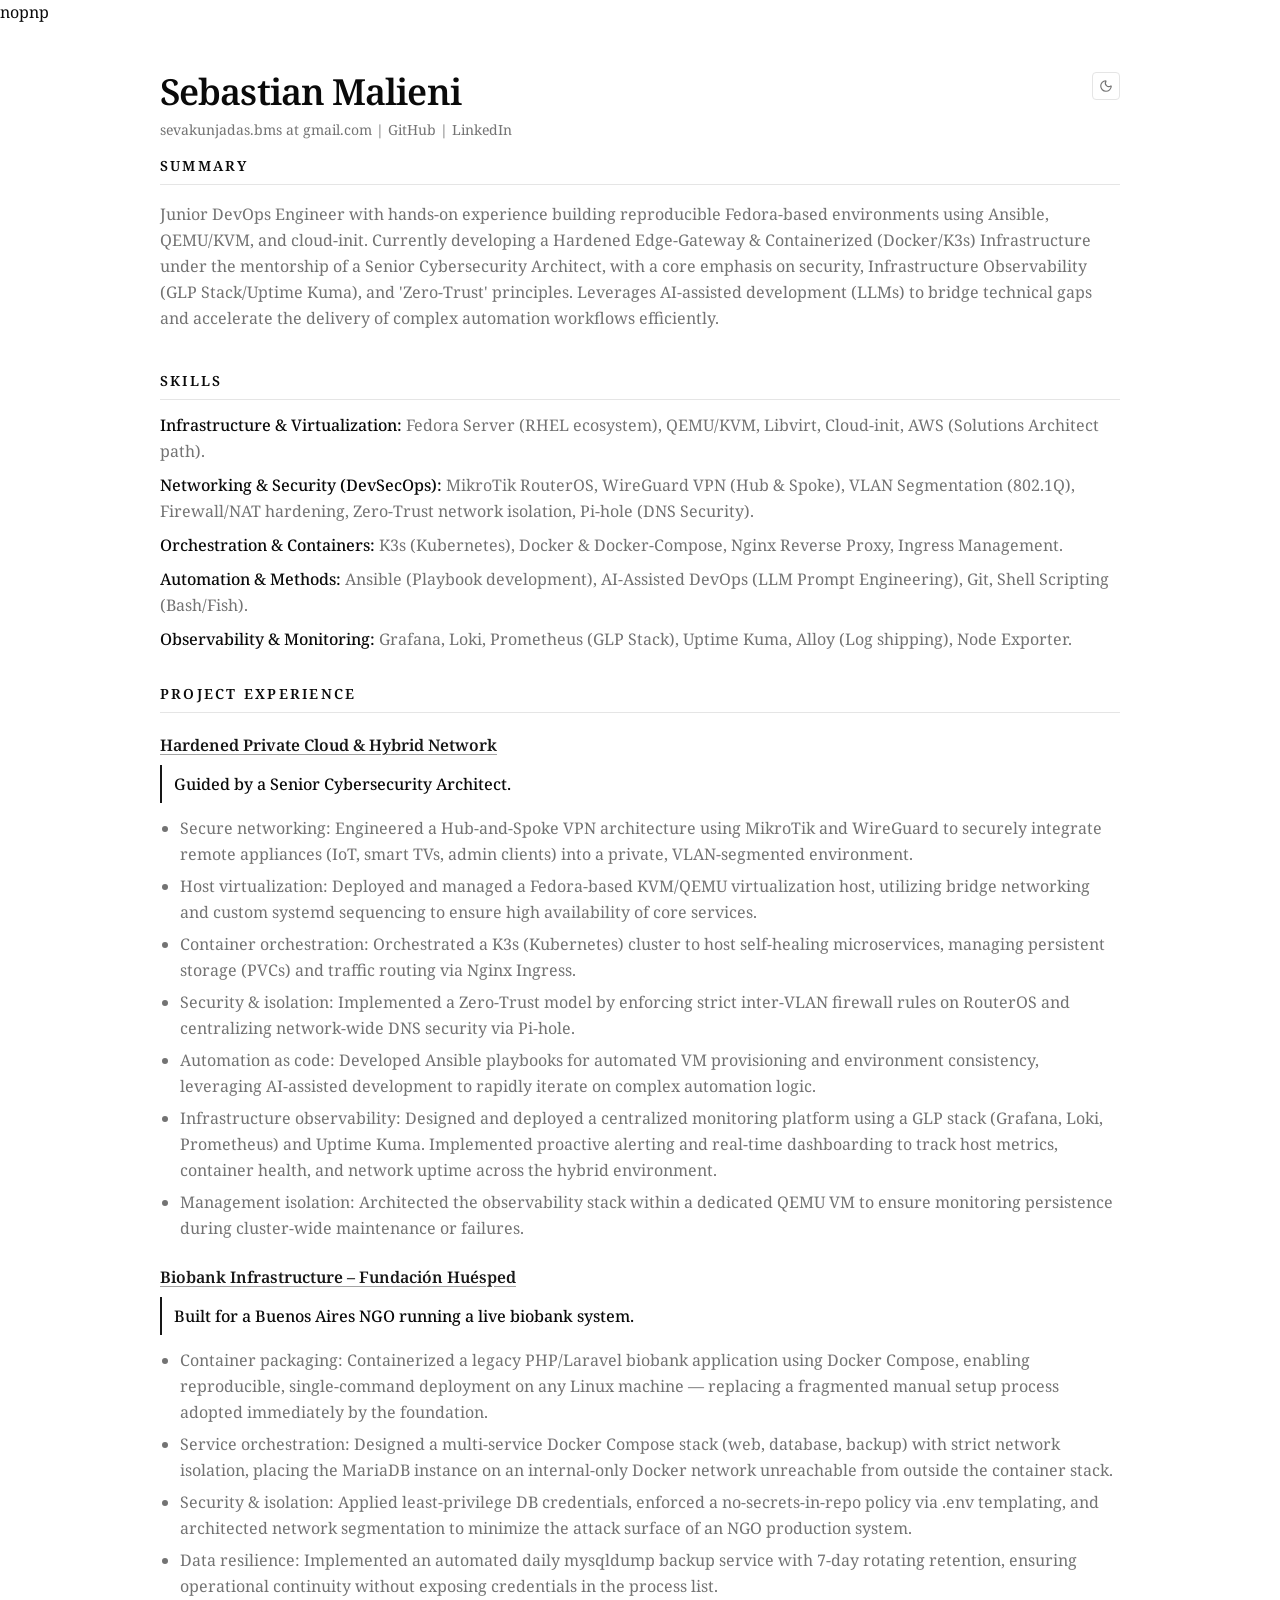
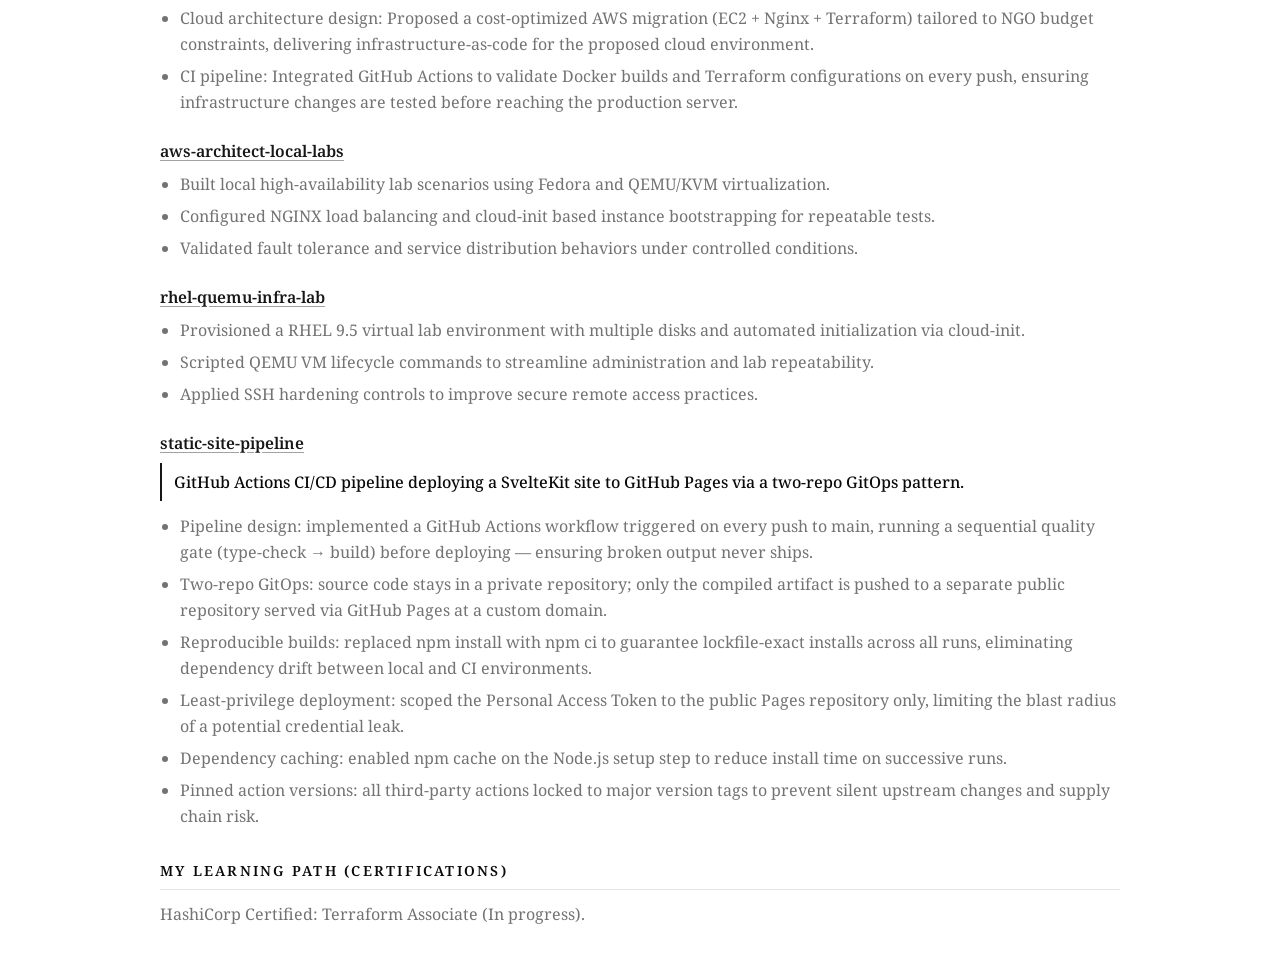
==== commit 1342dcc8: "deploy: Sevamiau/sebamalieni-dev@bf46a247feed35e6b80d9e159f6ab2545530798f" ====
--- a/index.html
+++ b/index.html
@@ -7,15 +7,15 @@
 		<meta name="viewport" content="width=device-width, initial-scale=1" />
 
 		<meta name="text-scale" content="scale" />
-		<link href="./_app/immutable/entry/start.BtLnetQ2.js" rel="modulepreload">
-		<link href="./_app/immutable/chunks/CIf_J_jk.js" rel="modulepreload">
+		<link href="./_app/immutable/entry/start.Duc1Cbdn.js" rel="modulepreload">
+		<link href="./_app/immutable/chunks/CcwDnemp.js" rel="modulepreload">
 		<link href="./_app/immutable/chunks/BVoEFMAr.js" rel="modulepreload">
-		<link href="./_app/immutable/entry/app.DaJ1eQy1.js" rel="modulepreload">
+		<link href="./_app/immutable/entry/app.CImHVsF5.js" rel="modulepreload">
 		<link href="./_app/immutable/chunks/CHncfsjL.js" rel="modulepreload">
 		<link href="./_app/immutable/chunks/D1hYfEew.js" rel="modulepreload">
-		<link href="./_app/immutable/nodes/0.1wPkO4NM.js" rel="modulepreload">
+		<link href="./_app/immutable/nodes/0.Br3r5uly.js" rel="modulepreload">
 		<link href="./_app/immutable/chunks/DSAzhni3.js" rel="modulepreload">
-		<link href="./_app/immutable/nodes/2.BBwAN7Fw.js" rel="modulepreload">
+		<link href="./_app/immutable/nodes/2.FGZK-D8f.js" rel="modulepreload">
 		<!--12qhfyh--><link rel="icon" href="/favicon.png"/><!----><!--1uha8ag--><meta name="description" content="Sebastian Malieni Cv"/><!----><!--1funsus--><!--[-1--><!--]--> <!----><script>(function setInitialMode({ defaultMode = "system", themeColors, darkClassNames = ["dark"], lightClassNames = [], defaultTheme = "", modeStorageKey = "mode-watcher-mode", themeStorageKey = "mode-watcher-theme" }) {
 	const rootEl = document.documentElement;
 	const mode = localStorage.getItem(modeStorageKey) ?? defaultMode;
@@ -39,23 +39,23 @@
 	}
 	localStorage.setItem(modeStorageKey, mode);
 })({"defaultMode":"system","darkClassNames":["dark"],"lightClassNames":[],"defaultTheme":"","modeStorageKey":"mode-watcher-mode","themeStorageKey":"mode-watcher-theme"});</script><!----><!----><title>Resume | Sebastian Malieni</title>
-		<link href="./_app/immutable/assets/0.C2tKLNC4.css" rel="stylesheet">
+		<link href="./_app/immutable/assets/0.VadRr55G.css" rel="stylesheet">
 	</head>
 
 	<body data-sveltekit-preload-data="hover">
-		<div style="display: contents"><!--[--><!--[0--><!--[--><!--[--><main class="min-h-screen bg-background text-foreground [&amp;_a]:transition-colors [&amp;_a:hover]:text-primary"><div class="mx-auto w-full max-w-5xl px-4 py-12 sm:px-8"><header class="pb-2"><div class="flex flex-col gap-4 sm:flex-row sm:items-start sm:justify-between"><div><h1 class="text-3xl font-semibold tracking-tight sm:text-4xl">Sebastian Malieni</h1> <p class="pt-2 text-xs text-muted-foreground sm:text-sm"><a class="underline-offset-2 hover:underline" href="mailto:sevakunjadas.bms@gmail.com">sevakunjadas.bms@gmail.com</a> <span aria-hidden="true">|</span> Buenos Aires, Argentina <span aria-hidden="true">|</span> <a class="underline-offset-2 hover:underline" href="https://github.com/Sevamiau/">GitHub</a> <span aria-hidden="true">|</span> <a class="underline-offset-2 hover:underline" href="https://www.linkedin.com/in/sebastian-malieni-79247239b/">LinkedIn</a></p></div> <div class="inline-flex items-center gap-2 self-start"><button type="button" class="rounded border border-border p-1.5 text-muted-foreground transition-colors hover:text-foreground" aria-label="Toggle theme" title="Toggle theme"><!--[-1--><svg xmlns="http://www.w3.org/2000/svg" width="24" height="24" viewBox="0 0 24 24" fill="none" stroke="currentColor" stroke-width="2" stroke-linecap="round" stroke-linejoin="round" aria-hidden="true" class="lucide-icon lucide lucide-moon size-3.5"><!--[--><!----><path d="M20.985 12.486a9 9 0 1 1-9.473-9.472c.405-.022.617.46.402.803a6 6 0 0 0 8.268 8.268c.344-.215.825-.004.803.401"><!----></path><!----><!--]--><!----></svg><!--]--></button></div></div> <h2 class="mt-4 border-b border-border pb-2 text-sm font-semibold uppercase tracking-[0.16em]">Summary</h2> <p class="mt-4 text-sm leading-relaxed text-muted-foreground sm:text-base">Junior DevOps Engineer with hands-on experience building reproducible Fedora-based environments using Terraform, QEMU/KVM, and cloud-init, and provisioning serverless infrastructure on AWS (S3, CloudFront, IAM, Lambda). Currently developing a Hardened Edge-Gateway &amp; Containerized (Docker/K3s) Infrastructure under the mentorship of a Senior Cybersecurity Architect, with a core emphasis on security, Infrastructure Observability (GLP Stack/Uptime Kuma), and 'Zero-Trust' principles. Leverages AI-assisted development (LLMs) to bridge technical gaps and accelerate the delivery of complex automation workflows efficiently.</p></header> <!--[-1--><!--]--> <section class="mt-8"><h2 class="border-b border-border pb-2 text-sm font-semibold uppercase tracking-[0.16em]">Languages</h2> <ul class="mt-3 space-y-1.5 text-sm text-muted-foreground sm:text-base"><li>English — C1 — <a class="underline-offset-2 hover:underline" href="https://cert.efset.org/eU11q9" target="_blank" rel="noopener noreferrer">EF SET Certificate</a>.</li></ul></section> <section class="mt-8"><h2 class="border-b border-border pb-2 text-sm font-semibold uppercase tracking-[0.16em]">Skills</h2> <div class="mt-3 space-y-2 text-sm leading-relaxed text-muted-foreground sm:text-base"><p><span class="font-medium text-foreground">Infrastructure &amp; Virtualization:</span> Fedora Server (RHEL ecosystem), QEMU/KVM, Libvirt, Cloud-init, AWS (Solutions Architect path).</p> <p><span class="font-medium text-foreground">Networking &amp; Security (DevSecOps):</span> MikroTik RouterOS, WireGuard VPN (Hub &amp; Spoke), VLAN Segmentation (802.1Q), Firewall/NAT hardening, Zero-Trust network isolation, Pi-hole (DNS Security).</p> <p><span class="font-medium text-foreground">Orchestration &amp; Containers:</span> K3s (Kubernetes), Docker &amp; Docker-Compose, Nginx Reverse Proxy, Ingress Management.</p> <p><span class="font-medium text-foreground">Automation &amp; Methods:</span> Ansible (Playbook development), GitHub Actions (CI/CD pipelines), Terraform, AI-Assisted DevOps (LLM Prompt Engineering), Git, Shell Scripting (Bash/Fish).</p> <p><span class="font-medium text-foreground">Observability &amp; Monitoring:</span> Grafana, Loki, Prometheus (GLP Stack), Uptime Kuma, Alloy (Log shipping), Node Exporter.</p></div></section> <section class="mt-8"><h2 class="border-b border-border pb-2 text-sm font-semibold uppercase tracking-[0.16em]">Project Experience</h2> <div class="mt-5 space-y-6"><!--[--><article><div class="flex items-baseline justify-between gap-4"><h3 class="text-base font-semibold"><!--[0--><a class="text-primary underline decoration-primary/40 underline-offset-[3px] transition-colors hover:text-primary/90 hover:decoration-primary" href="https://github.com/Sevamiau/infra-documentation" target="_blank" rel="noopener noreferrer">Hardened Private Cloud &amp; Hybrid Network</a><!--]--></h3> <!--[0--><span class="shrink-0 text-xs text-muted-foreground">Jan 2025 – Present</span><!--]--></div> <!--[0--><p class="mt-2 border-l-2 border-primary py-2 pl-3 text-sm font-medium leading-snug text-foreground sm:text-base">Guided by a Senior Cybersecurity Architect.</p><!--]--> <ul class="list-disc space-y-1.5 pl-5 text-sm leading-relaxed text-muted-foreground sm:text-base mt-3"><!--[--><li>Secure networking: Engineered a Hub-and-Spoke VPN architecture using MikroTik and WireGuard to securely integrate remote appliances (IoT, smart TVs, admin clients) into a private, VLAN-segmented environment.</li><li>Host virtualization: Deployed and managed a Fedora-based KVM/QEMU virtualization host, utilizing bridge networking and custom systemd sequencing to ensure high availability of core services.</li><li>Container orchestration: Orchestrated a K3s (Kubernetes) cluster to host self-healing microservices, managing persistent storage (PVCs) and traffic routing via Nginx Ingress.</li><li>Security &amp; isolation: Implemented a Zero-Trust model by enforcing strict inter-VLAN firewall rules on RouterOS and centralizing network-wide DNS security via Pi-hole.</li><li>Automation as code: Developed Ansible playbooks for automated VM provisioning and environment consistency, leveraging AI-assisted development to rapidly iterate on complex automation logic.</li><li>Infrastructure observability: Designed and deployed a centralized monitoring platform using a GLP stack (Grafana, Loki, Prometheus) and Uptime Kuma. Implemented proactive alerting and real-time dashboarding to track host metrics, container health, and network uptime across the hybrid environment.</li><li>Management isolation: Architected the observability stack within a dedicated QEMU VM to ensure monitoring persistence during cluster-wide maintenance or failures.</li><!--]--></ul></article><article><div class="flex items-baseline justify-between gap-4"><h3 class="text-base font-semibold"><!--[0--><a class="text-primary underline decoration-primary/40 underline-offset-[3px] transition-colors hover:text-primary/90 hover:decoration-primary" href="https://github.com/Sevamiau/serverless-vod/" target="_blank" rel="noopener noreferrer">Serverless Video-on-Demand Delivery (AWS)</a><!--]--></h3> <!--[0--><span class="shrink-0 text-xs text-muted-foreground">Aug 2026 – Present</span><!--]--></div> <!--[0--><p class="mt-2 border-l-2 border-primary py-2 pl-3 text-sm font-medium leading-snug text-foreground sm:text-base">Confidential client engagement — a serverless video-on-demand platform built entirely on native AWS primitives, with no application server and no CORS surface.</p><!--]--> <ul class="list-disc space-y-1.5 pl-5 text-sm leading-relaxed text-muted-foreground sm:text-base mt-3"><!--[--><li>Content delivery: Architected a single CloudFront distribution serving both a public static site and private video content, removing the need for a public S3 bucket or a dedicated application server.</li><li>Origin security: Enforced Origin Access Control (OAC) on every S3 origin, scoping bucket policies to the distribution's own ARN so direct S3 URLs return a flat 403 regardless of the caller.</li><li>Playback protection: Built the CloudFront signed-cookie trust chain from the ground up — an RSA key pair, a trusted key group, and a custom (non-canned) policy format supporting IP-scoped, time-limited access grants.</li><li>Secrets management: Stored the RSA private key as an encrypted SSM SecureString parameter, decrypted on demand via narrowly scoped IAM permissions rather than embedding it in code or environment variables.</li><li>Edge validation: Wrote a CloudFront Function running at the edge to compare each request's Referer against its own Host header, blocking hotlinking and third-party embedding with no Lambda cold-start cost.</li><li>Infrastructure as code: Provisioned the full stack — distribution, origins, signing-key infrastructure, edge function — through Terraform, verifying each build step independently via curl before moving to the next.</li><!--]--></ul></article><article><div class="flex items-baseline justify-between gap-4"><h3 class="text-base font-semibold"><!--[0--><a class="text-primary underline decoration-primary/40 underline-offset-[3px] transition-colors hover:text-primary/90 hover:decoration-primary" href="https://github.com/Sevamiau/biobank-infra" target="_blank" rel="noopener noreferrer">Biobank Infrastructure – Fundación Huésped</a><!--]--></h3> <!--[0--><span class="shrink-0 text-xs text-muted-foreground">Mar 2025 – May 2025</span><!--]--></div> <!--[0--><p class="mt-2 border-l-2 border-primary py-2 pl-3 text-sm font-medium leading-snug text-foreground sm:text-base">Production infrastructure delivered to and actively running at Fundación Huésped — a Buenos Aires HIV/AIDS research NGO that tracks biological samples across freezers and liquid nitrogen storage.</p><!--]--> <ul class="list-disc space-y-1.5 pl-5 text-sm leading-relaxed text-muted-foreground sm:text-base mt-3"><!--[--><li>Container packaging: Containerized a legacy PHP/Apache biobank application using Docker Compose, enabling reproducible, single-command deployment on any Linux machine — replacing a fragmented manual setup process the foundation adopted immediately into production.</li><li>Service orchestration: Designed a multi-service Docker Compose stack (web, database, backup) with strict network isolation, placing the MariaDB instance on an internal-only Docker network unreachable from outside the container stack.</li><li>Security &amp; isolation: Applied least-privilege DB credentials, enforced a no-secrets-in-repo policy via .env templating, and architected network segmentation to minimize the attack surface of an NGO production system.</li><li>Data resilience: Implemented an automated daily mysqldump backup service with 7-day rotating retention, ensuring operational continuity without exposing credentials in the process list.</li><li>Cloud architecture design: Proposed a cost-optimized AWS migration (EC2 + Nginx + Terraform) tailored to NGO budget constraints, delivering infrastructure-as-code for the proposed cloud environment.</li><li>CI pipeline: Integrated GitHub Actions to validate Docker builds and Terraform configurations on every push, ensuring infrastructure changes are tested before reaching the production server.</li><!--]--></ul></article><article><div class="flex items-baseline justify-between gap-4"><h3 class="text-base font-semibold"><!--[0--><a class="text-primary underline decoration-primary/40 underline-offset-[3px] transition-colors hover:text-primary/90 hover:decoration-primary" href="https://github.com/Sevamiau/static-site-pipeline" target="_blank" rel="noopener noreferrer">static-site-pipeline</a><!--]--></h3> <!--[0--><span class="shrink-0 text-xs text-muted-foreground">Jun 2025</span><!--]--></div> <!--[0--><p class="mt-2 border-l-2 border-primary py-2 pl-3 text-sm font-medium leading-snug text-foreground sm:text-base">GitHub Actions CI/CD pipeline deploying a SvelteKit site to GitHub Pages via a two-repo GitOps pattern.</p><!--]--> <ul class="list-disc space-y-1.5 pl-5 text-sm leading-relaxed text-muted-foreground sm:text-base mt-3"><!--[--><li>Pipeline design: implemented a GitHub Actions workflow triggered on every push to main, running a sequential quality gate (type-check → build) before deploying — ensuring broken output never ships.</li><li>Two-repo GitOps: source code stays in a private repository; only the compiled artifact is pushed to a separate public repository served via GitHub Pages at a custom domain.</li><li>Reproducible builds: replaced npm install with npm ci to guarantee lockfile-exact installs across all runs, eliminating dependency drift between local and CI environments.</li><li>Least-privilege deployment: scoped the Personal Access Token to the public Pages repository only, limiting the blast radius of a potential credential leak.</li><li>Dependency caching: enabled npm cache on the Node.js setup step to reduce install time on successive runs.</li><li>Pinned action versions: all third-party actions locked to major version tags to prevent silent upstream changes and supply chain risk.</li><!--]--></ul></article><!--]--></div></section> <section class="mt-8"><h2 class="border-b border-border pb-2 text-sm font-semibold uppercase tracking-[0.16em]">Certifications</h2> <ul class="mt-3 space-y-1.5 text-sm text-muted-foreground sm:text-base"><li>HashiCorp Certified: Terraform Associate (in progress).</li></ul></section></div></main><!--]--><!----> <!--[-1--><!--]--><!----><!--]--><!--]--> <!--[-1--><!--]--><!--]-->
+		<div style="display: contents"><!--[--><!--[0--><!--[--><!--[--><!---->nopnp <main class="min-h-screen bg-background text-foreground [&amp;_a]:transition-colors [&amp;_a:hover]:text-primary"><div class="mx-auto w-full max-w-5xl px-4 py-12 sm:px-8"><header class="pb-2"><div class="flex flex-col gap-4 sm:flex-row sm:items-start sm:justify-between"><div><h1 class="text-3xl font-semibold tracking-tight sm:text-4xl">Sebastian Malieni</h1> <p class="pt-2 text-xs text-muted-foreground sm:text-sm"><a class="underline-offset-2 hover:underline" href="mailto:sevakunjadas.bms@gmail.com">sevakunjadas.bms at gmail.com</a> <span aria-hidden="true">|</span> <a class="underline-offset-2 hover:underline" href="https://github.com/Sevamiau/">GitHub</a> <span aria-hidden="true">|</span> <a class="underline-offset-2 hover:underline" href="https://www.linkedin.com/in/sebastian-malieni/">LinkedIn</a></p></div> <div class="inline-flex items-center gap-2 self-start"><button type="button" class="rounded border border-border p-1.5 text-muted-foreground transition-colors hover:text-foreground" aria-label="Toggle theme" title="Toggle theme"><!--[-1--><svg xmlns="http://www.w3.org/2000/svg" width="24" height="24" viewBox="0 0 24 24" fill="none" stroke="currentColor" stroke-width="2" stroke-linecap="round" stroke-linejoin="round" aria-hidden="true" class="lucide-icon lucide lucide-moon size-3.5"><!--[--><!----><path d="M20.985 12.486a9 9 0 1 1-9.473-9.472c.405-.022.617.46.402.803a6 6 0 0 0 8.268 8.268c.344-.215.825-.004.803.401"><!----></path><!----><!--]--><!----></svg><!--]--></button></div></div> <h2 class="mt-4 border-b border-border pb-2 text-sm font-semibold uppercase tracking-[0.16em]">Summary</h2> <p class="mt-4 text-sm leading-relaxed text-muted-foreground sm:text-base">Junior DevOps Engineer with hands-on experience building reproducible Fedora-based environments using Ansible, QEMU/KVM, and cloud-init. Currently developing a Hardened Edge-Gateway &amp; Containerized (Docker/K3s) Infrastructure under the mentorship of a Senior Cybersecurity Architect, with a core emphasis on security, Infrastructure Observability (GLP Stack/Uptime Kuma), and 'Zero-Trust' principles. Leverages AI-assisted development (LLMs) to bridge technical gaps and accelerate the delivery of complex automation workflows efficiently.</p></header> <!--[-1--><!--]--> <!--[-1--><!--]--> <section class="mt-8"><h2 class="border-b border-border pb-2 text-sm font-semibold uppercase tracking-[0.16em]">Skills</h2> <div class="mt-3 space-y-2 text-sm leading-relaxed text-muted-foreground sm:text-base"><p><span class="font-medium text-foreground">Infrastructure &amp; Virtualization:</span> Fedora Server (RHEL ecosystem), QEMU/KVM, Libvirt, Cloud-init, AWS (Solutions Architect path).</p> <p><span class="font-medium text-foreground">Networking &amp; Security (DevSecOps):</span> MikroTik RouterOS, WireGuard VPN (Hub &amp; Spoke), VLAN Segmentation (802.1Q), Firewall/NAT hardening, Zero-Trust network isolation, Pi-hole (DNS Security).</p> <p><span class="font-medium text-foreground">Orchestration &amp; Containers:</span> K3s (Kubernetes), Docker &amp; Docker-Compose, Nginx Reverse Proxy, Ingress Management.</p> <p><span class="font-medium text-foreground">Automation &amp; Methods:</span> Ansible (Playbook development), AI-Assisted DevOps (LLM Prompt Engineering), Git, Shell Scripting (Bash/Fish).</p> <p><span class="font-medium text-foreground">Observability &amp; Monitoring:</span> Grafana, Loki, Prometheus (GLP Stack), Uptime Kuma, Alloy (Log shipping), Node Exporter.</p></div></section> <section class="mt-8"><h2 class="border-b border-border pb-2 text-sm font-semibold uppercase tracking-[0.16em]">Project Experience</h2> <div class="mt-5 space-y-6"><!--[--><article><h3 class="text-base font-semibold"><!--[0--><a class="text-primary underline decoration-primary/40 underline-offset-[3px] transition-colors hover:text-primary/90 hover:decoration-primary" href="https://github.com/Sevamiau/infra-documentation" target="_blank" rel="noopener noreferrer">Hardened Private Cloud &amp; Hybrid Network</a><!--]--></h3> <!--[0--><p class="mt-2 border-l-2 border-primary py-2 pl-3 text-sm font-medium leading-snug text-foreground sm:text-base">Guided by a Senior Cybersecurity Architect.</p><!--]--> <ul class="list-disc space-y-1.5 pl-5 text-sm leading-relaxed text-muted-foreground sm:text-base mt-3"><!--[--><li>Secure networking: Engineered a Hub-and-Spoke VPN architecture using MikroTik and WireGuard to securely integrate remote appliances (IoT, smart TVs, admin clients) into a private, VLAN-segmented environment.</li><li>Host virtualization: Deployed and managed a Fedora-based KVM/QEMU virtualization host, utilizing bridge networking and custom systemd sequencing to ensure high availability of core services.</li><li>Container orchestration: Orchestrated a K3s (Kubernetes) cluster to host self-healing microservices, managing persistent storage (PVCs) and traffic routing via Nginx Ingress.</li><li>Security &amp; isolation: Implemented a Zero-Trust model by enforcing strict inter-VLAN firewall rules on RouterOS and centralizing network-wide DNS security via Pi-hole.</li><li>Automation as code: Developed Ansible playbooks for automated VM provisioning and environment consistency, leveraging AI-assisted development to rapidly iterate on complex automation logic.</li><li>Infrastructure observability: Designed and deployed a centralized monitoring platform using a GLP stack (Grafana, Loki, Prometheus) and Uptime Kuma. Implemented proactive alerting and real-time dashboarding to track host metrics, container health, and network uptime across the hybrid environment.</li><li>Management isolation: Architected the observability stack within a dedicated QEMU VM to ensure monitoring persistence during cluster-wide maintenance or failures.</li><!--]--></ul></article><article><h3 class="text-base font-semibold"><!--[0--><a class="text-primary underline decoration-primary/40 underline-offset-[3px] transition-colors hover:text-primary/90 hover:decoration-primary" href="https://github.com/Sevamiau/biobank-infra" target="_blank" rel="noopener noreferrer">Biobank Infrastructure – Fundación Huésped</a><!--]--></h3> <!--[0--><p class="mt-2 border-l-2 border-primary py-2 pl-3 text-sm font-medium leading-snug text-foreground sm:text-base">Built for a Buenos Aires NGO running a live biobank system.</p><!--]--> <ul class="list-disc space-y-1.5 pl-5 text-sm leading-relaxed text-muted-foreground sm:text-base mt-3"><!--[--><li>Container packaging: Containerized a legacy PHP/Laravel biobank application using Docker Compose, enabling reproducible, single-command deployment on any Linux machine — replacing a fragmented manual setup process adopted immediately by the foundation.</li><li>Service orchestration: Designed a multi-service Docker Compose stack (web, database, backup) with strict network isolation, placing the MariaDB instance on an internal-only Docker network unreachable from outside the container stack.</li><li>Security &amp; isolation: Applied least-privilege DB credentials, enforced a no-secrets-in-repo policy via .env templating, and architected network segmentation to minimize the attack surface of an NGO production system.</li><li>Data resilience: Implemented an automated daily mysqldump backup service with 7-day rotating retention, ensuring operational continuity without exposing credentials in the process list.</li><li>Cloud architecture design: Proposed a cost-optimized AWS migration (EC2 + Nginx + Terraform) tailored to NGO budget constraints, delivering infrastructure-as-code for the proposed cloud environment.</li><li>CI pipeline: Integrated GitHub Actions to validate Docker builds and Terraform configurations on every push, ensuring infrastructure changes are tested before reaching the production server.</li><!--]--></ul></article><article><h3 class="text-base font-semibold"><!--[0--><a class="text-primary underline decoration-primary/40 underline-offset-[3px] transition-colors hover:text-primary/90 hover:decoration-primary" href="https://github.com/Sevamiau/aws-architect-local-labs" target="_blank" rel="noopener noreferrer">aws-architect-local-labs</a><!--]--></h3> <!--[-1--><!--]--> <ul class="list-disc space-y-1.5 pl-5 text-sm leading-relaxed text-muted-foreground sm:text-base mt-2"><!--[--><li>Built local high-availability lab scenarios using Fedora and QEMU/KVM virtualization.</li><li>Configured NGINX load balancing and cloud-init based instance bootstrapping for repeatable tests.</li><li>Validated fault tolerance and service distribution behaviors under controlled conditions.</li><!--]--></ul></article><article><h3 class="text-base font-semibold"><!--[0--><a class="text-primary underline decoration-primary/40 underline-offset-[3px] transition-colors hover:text-primary/90 hover:decoration-primary" href="https://github.com/Sevamiau/RHEL-QEMU-infrastructure-lab" target="_blank" rel="noopener noreferrer">rhel-quemu-infra-lab</a><!--]--></h3> <!--[-1--><!--]--> <ul class="list-disc space-y-1.5 pl-5 text-sm leading-relaxed text-muted-foreground sm:text-base mt-2"><!--[--><li>Provisioned a RHEL 9.5 virtual lab environment with multiple disks and automated initialization via cloud-init.</li><li>Scripted QEMU VM lifecycle commands to streamline administration and lab repeatability.</li><li>Applied SSH hardening controls to improve secure remote access practices.</li><!--]--></ul></article><article><h3 class="text-base font-semibold"><!--[0--><a class="text-primary underline decoration-primary/40 underline-offset-[3px] transition-colors hover:text-primary/90 hover:decoration-primary" href="https://github.com/Sevamiau/static-site-pipeline" target="_blank" rel="noopener noreferrer">static-site-pipeline</a><!--]--></h3> <!--[0--><p class="mt-2 border-l-2 border-primary py-2 pl-3 text-sm font-medium leading-snug text-foreground sm:text-base">GitHub Actions CI/CD pipeline deploying a SvelteKit site to GitHub Pages via a two-repo GitOps pattern.</p><!--]--> <ul class="list-disc space-y-1.5 pl-5 text-sm leading-relaxed text-muted-foreground sm:text-base mt-3"><!--[--><li>Pipeline design: implemented a GitHub Actions workflow triggered on every push to main, running a sequential quality gate (type-check → build) before deploying — ensuring broken output never ships.</li><li>Two-repo GitOps: source code stays in a private repository; only the compiled artifact is pushed to a separate public repository served via GitHub Pages at a custom domain.</li><li>Reproducible builds: replaced npm install with npm ci to guarantee lockfile-exact installs across all runs, eliminating dependency drift between local and CI environments.</li><li>Least-privilege deployment: scoped the Personal Access Token to the public Pages repository only, limiting the blast radius of a potential credential leak.</li><li>Dependency caching: enabled npm cache on the Node.js setup step to reduce install time on successive runs.</li><li>Pinned action versions: all third-party actions locked to major version tags to prevent silent upstream changes and supply chain risk.</li><!--]--></ul></article><!--]--></div></section> <section class="mt-8"><h2 class="border-b border-border pb-2 text-sm font-semibold uppercase tracking-[0.16em]">my learning path (certifications)</h2> <ul class="mt-3 space-y-1.5 text-sm text-muted-foreground sm:text-base"><li>HashiCorp Certified: Terraform Associate (In progress).</li></ul></section></div></main><!--]--><!----> <!--[-1--><!--]--><!----><!--]--><!--]--> <!--[-1--><!--]--><!--]-->
 			
 			<script>
 				{
-					__sveltekit_152o8uo = {
+					__sveltekit_1cbqamw = {
 						base: new URL(".", location).pathname.slice(0, -1)
 					};
 
 					const element = document.currentScript.parentElement;
 
 					Promise.all([
-						import("./_app/immutable/entry/start.BtLnetQ2.js"),
-						import("./_app/immutable/entry/app.DaJ1eQy1.js")
+						import("./_app/immutable/entry/start.Duc1Cbdn.js"),
+						import("./_app/immutable/entry/app.CImHVsF5.js")
 					]).then(([kit, app]) => {
 						kit.start(app, element, {
 							node_ids: [0, 2],
--- a/_app/immutable/assets/0.VadRr55G.css
+++ b/_app/immutable/assets/0.VadRr55G.css
@@ -0,0 +1,2 @@
+/*! tailwindcss v4.2.4 | MIT License | https://tailwindcss.com */
+@layer properties{@supports (((-webkit-hyphens:none)) and (not (margin-trim:inline))) or ((-moz-orient:inline) and (not (color:rgb(from red r g b)))){*,:before,:after,::backdrop{--tw-space-y-reverse:0;--tw-border-style:solid;--tw-leading:initial;--tw-font-weight:initial;--tw-tracking:initial;--tw-animation-delay:0s;--tw-animation-direction:normal;--tw-animation-duration:initial;--tw-animation-fill-mode:none;--tw-animation-iteration-count:1;--tw-enter-blur:0;--tw-enter-opacity:1;--tw-enter-rotate:0;--tw-enter-scale:1;--tw-enter-translate-x:0;--tw-enter-translate-y:0;--tw-exit-blur:0;--tw-exit-opacity:1;--tw-exit-rotate:0;--tw-exit-scale:1;--tw-exit-translate-x:0;--tw-exit-translate-y:0}}}@layer theme{:root,:host{--font-sans:ui-sans-serif, system-ui, sans-serif, "Apple Color Emoji", "Segoe UI Emoji", "Segoe UI Symbol", "Noto Color Emoji";--font-mono:ui-monospace, SFMono-Regular, Menlo, Monaco, Consolas, "Liberation Mono", "Courier New", monospace;--spacing:.25rem;--container-5xl:64rem;--text-xs:.75rem;--text-xs--line-height:calc(1 / .75);--text-sm:.875rem;--text-sm--line-height:calc(1.25 / .875);--text-base:1rem;--text-base--line-height:calc(1.5 / 1);--text-3xl:1.875rem;--text-3xl--line-height:calc(2.25 / 1.875);--text-4xl:2.25rem;--text-4xl--line-height:calc(2.5 / 2.25);--font-weight-medium:500;--font-weight-semibold:600;--tracking-tight:-.025em;--leading-snug:1.375;--leading-relaxed:1.625;--default-transition-duration:.15s;--default-transition-timing-function:cubic-bezier(.4, 0, .2, 1);--default-font-family:var(--font-sans);--default-mono-font-family:var(--font-mono)}}@layer base{*,:after,:before,::backdrop{box-sizing:border-box;border:0 solid;margin:0;padding:0}::file-selector-button{box-sizing:border-box;border:0 solid;margin:0;padding:0}html,:host{-webkit-text-size-adjust:100%;tab-size:4;line-height:1.5;font-family:var(--default-font-family,ui-sans-serif, system-ui, sans-serif, "Apple Color Emoji", "Segoe UI Emoji", "Segoe UI Symbol", "Noto Color Emoji");font-feature-settings:var(--default-font-feature-settings,normal);font-variation-settings:var(--default-font-variation-settings,normal);-webkit-tap-highlight-color:transparent}hr{height:0;color:inherit;border-top-width:1px}abbr:where([title]){-webkit-text-decoration:underline dotted;text-decoration:underline dotted}h1,h2,h3,h4,h5,h6{font-size:inherit;font-weight:inherit}a{color:inherit;-webkit-text-decoration:inherit;-webkit-text-decoration:inherit;-webkit-text-decoration:inherit;-webkit-text-decoration:inherit;text-decoration:inherit}b,strong{font-weight:bolder}code,kbd,samp,pre{font-family:var(--default-mono-font-family,ui-monospace, SFMono-Regular, Menlo, Monaco, Consolas, "Liberation Mono", "Courier New", monospace);font-feature-settings:var(--default-mono-font-feature-settings,normal);font-variation-settings:var(--default-mono-font-variation-settings,normal);font-size:1em}small{font-size:80%}sub,sup{vertical-align:baseline;font-size:75%;line-height:0;position:relative}sub{bottom:-.25em}sup{top:-.5em}table{text-indent:0;border-color:inherit;border-collapse:collapse}:-moz-focusring{outline:auto}progress{vertical-align:baseline}summary{display:list-item}ol,ul,menu{list-style:none}img,svg,video,canvas,audio,iframe,embed,object{vertical-align:middle;display:block}img,video{max-width:100%;height:auto}button,input,select,optgroup,textarea{font:inherit;font-feature-settings:inherit;font-variation-settings:inherit;letter-spacing:inherit;color:inherit;opacity:1;background-color:#0000;border-radius:0}::file-selector-button{font:inherit;font-feature-settings:inherit;font-variation-settings:inherit;letter-spacing:inherit;color:inherit;opacity:1;background-color:#0000;border-radius:0}:where(select:is([multiple],[size])) optgroup{font-weight:bolder}:where(select:is([multiple],[size])) optgroup option{padding-inline-start:20px}::file-selector-button{margin-inline-end:4px}::placeholder{opacity:1}@supports (not ((-webkit-appearance:-apple-pay-button))) or (contain-intrinsic-size:1px){::placeholder{color:currentColor}@supports (color:color-mix(in lab, red, red)){::placeholder{color:color-mix(in oklab, currentcolor 50%, transparent)}}}textarea{resize:vertical}::-webkit-search-decoration{-webkit-appearance:none}::-webkit-date-and-time-value{min-height:1lh;text-align:inherit}::-webkit-datetime-edit{padding-block:0}::-webkit-datetime-edit-year-field{padding-block:0}::-webkit-datetime-edit-month-field{padding-block:0}::-webkit-datetime-edit-day-field{padding-block:0}::-webkit-datetime-edit-hour-field{padding-block:0}::-webkit-datetime-edit-minute-field{padding-block:0}::-webkit-datetime-edit-second-field{padding-block:0}::-webkit-datetime-edit-millisecond-field{padding-block:0}::-webkit-datetime-edit-meridiem-field{padding-block:0}::-webkit-calendar-picker-indicator{line-height:1}:-moz-ui-invalid{box-shadow:none}button,input:where([type=button],[type=reset],[type=submit]){appearance:button}::file-selector-button{appearance:button}::-webkit-inner-spin-button{height:auto}::-webkit-outer-spin-button{height:auto}[hidden]:where(:not([hidden=until-found])){display:none!important}*{border-color:var(--border);outline-color:var(--ring)}@supports (color:color-mix(in lab, red, red)){*{outline-color:color-mix(in oklab, var(--ring) 50%, transparent)}}body{background-color:var(--background);color:var(--foreground)}html{font-family:Noto Serif Variable,serif}input:where([type=text]),input:where(:not([type])),input:where([type=email]),input:where([type=url]),input:where([type=password]),input:where([type=number]),input:where([type=date]),input:where([type=datetime-local]),input:where([type=month]),input:where([type=search]),input:where([type=tel]),input:where([type=time]),input:where([type=week]),select:where([multiple]),textarea,select{appearance:none;--tw-shadow:0 0 #0000;background-color:#fff;border-width:1px;border-color:oklch(55.1% .027 264.364);border-radius:0;padding:.5rem .75rem;font-size:1rem;line-height:1.5rem}:is(input:where([type=text]),input:where(:not([type])),input:where([type=email]),input:where([type=url]),input:where([type=password]),input:where([type=number]),input:where([type=date]),input:where([type=datetime-local]),input:where([type=month]),input:where([type=search]),input:where([type=tel]),input:where([type=time]),input:where([type=week]),select:where([multiple]),textarea,select):focus{outline-offset:2px;--tw-ring-inset:var(--tw-empty, );--tw-ring-offset-width:0px;--tw-ring-offset-color:#fff;--tw-ring-color:oklch(54.6% .245 262.881);--tw-ring-offset-shadow:var(--tw-ring-inset) 0 0 0 var(--tw-ring-offset-width) var(--tw-ring-offset-color);--tw-ring-shadow:var(--tw-ring-inset) 0 0 0 calc(1px + var(--tw-ring-offset-width)) var(--tw-ring-color);box-shadow:var(--tw-ring-offset-shadow), var(--tw-ring-shadow), var(--tw-shadow);border-color:oklch(54.6% .245 262.881);outline:2px solid #0000}input::placeholder,textarea::placeholder{color:oklch(55.1% .027 264.364);opacity:1}::-webkit-datetime-edit-fields-wrapper{padding:0}::-webkit-date-and-time-value{min-height:1.5em}::-webkit-date-and-time-value{text-align:inherit}::-webkit-datetime-edit{display:inline-flex}::-webkit-datetime-edit{padding-top:0;padding-bottom:0}::-webkit-datetime-edit-year-field{padding-top:0;padding-bottom:0}::-webkit-datetime-edit-month-field{padding-top:0;padding-bottom:0}::-webkit-datetime-edit-day-field{padding-top:0;padding-bottom:0}::-webkit-datetime-edit-hour-field{padding-top:0;padding-bottom:0}::-webkit-datetime-edit-minute-field{padding-top:0;padding-bottom:0}::-webkit-datetime-edit-second-field{padding-top:0;padding-bottom:0}::-webkit-datetime-edit-millisecond-field{padding-top:0;padding-bottom:0}::-webkit-datetime-edit-meridiem-field{padding-top:0;padding-bottom:0}select{-webkit-print-color-adjust:exact;print-color-adjust:exact;background-image:url("data:image/svg+xml,%3csvg xmlns='http://www.w3.org/2000/svg' fill='none' viewBox='0 0 20 20'%3e%3cpath stroke='oklch(55.1%25 0.027 264.364)' stroke-linecap='round' stroke-linejoin='round' stroke-width='1.5' d='M6 8l4 4 4-4'/%3e%3c/svg%3e");background-position:right .5rem center;background-repeat:no-repeat;background-size:1.5em 1.5em;padding-right:2.5rem}select:where([multiple]),select:where([size]:not([size="1"])){background-image:initial;background-position:initial;background-repeat:unset;background-size:initial;print-color-adjust:unset;padding-right:.75rem}input:where([type=checkbox]),input:where([type=radio]){appearance:none;-webkit-print-color-adjust:exact;print-color-adjust:exact;vertical-align:middle;-webkit-user-select:none;user-select:none;color:oklch(54.6% .245 262.881);--tw-shadow:0 0 #0000;background-color:#fff;background-origin:border-box;border-width:1px;border-color:oklch(55.1% .027 264.364);flex-shrink:0;width:1rem;height:1rem;padding:0;display:inline-block}input:where([type=checkbox]){border-radius:0}input:where([type=radio]){border-radius:100%}input:where([type=checkbox]):focus,input:where([type=radio]):focus{outline-offset:2px;--tw-ring-inset:var(--tw-empty, );--tw-ring-offset-width:2px;--tw-ring-offset-color:#fff;--tw-ring-color:oklch(54.6% .245 262.881);--tw-ring-offset-shadow:var(--tw-ring-inset) 0 0 0 var(--tw-ring-offset-width) var(--tw-ring-offset-color);--tw-ring-shadow:var(--tw-ring-inset) 0 0 0 calc(2px + var(--tw-ring-offset-width)) var(--tw-ring-color);box-shadow:var(--tw-ring-offset-shadow), var(--tw-ring-shadow), var(--tw-shadow);outline:2px solid #0000}input:where([type=checkbox]):checked,input:where([type=radio]):checked{background-color:currentColor;background-position:50%;background-repeat:no-repeat;background-size:100% 100%;border-color:#0000}input:where([type=checkbox]):checked{background-image:url("data:image/svg+xml,%3csvg viewBox='0 0 16 16' fill='white' xmlns='http://www.w3.org/2000/svg'%3e%3cpath d='M12.207 4.793a1 1 0 010 1.414l-5 5a1 1 0 01-1.414 0l-2-2a1 1 0 011.414-1.414L6.5 9.086l4.293-4.293a1 1 0 011.414 0z'/%3e%3c/svg%3e")}@media (forced-colors:active){input:where([type=checkbox]):checked{appearance:auto}}input:where([type=radio]):checked{background-image:url("data:image/svg+xml,%3csvg viewBox='0 0 16 16' fill='white' xmlns='http://www.w3.org/2000/svg'%3e%3ccircle cx='8' cy='8' r='3'/%3e%3c/svg%3e")}@media (forced-colors:active){input:where([type=radio]):checked{appearance:auto}}input:where([type=checkbox]):checked:hover,input:where([type=checkbox]):checked:focus,input:where([type=radio]):checked:hover,input:where([type=radio]):checked:focus{background-color:currentColor;border-color:#0000}input:where([type=checkbox]):indeterminate{background-color:currentColor;background-image:url("data:image/svg+xml,%3csvg xmlns='http://www.w3.org/2000/svg' fill='none' viewBox='0 0 16 16'%3e%3cpath stroke='white' stroke-linecap='round' stroke-linejoin='round' stroke-width='2' d='M4 8h8'/%3e%3c/svg%3e");background-position:50%;background-repeat:no-repeat;background-size:100% 100%;border-color:#0000}@media (forced-colors:active){input:where([type=checkbox]):indeterminate{appearance:auto}}input:where([type=checkbox]):indeterminate:hover,input:where([type=checkbox]):indeterminate:focus{background-color:currentColor;border-color:#0000}input:where([type=file]){background:unset;border-color:inherit;font-size:unset;line-height:inherit;border-width:0;border-radius:0;padding:0}input:where([type=file]):focus{outline:1px solid buttontext;outline:1px auto -webkit-focus-ring-color}}@layer components;@layer utilities{.fixed{position:fixed}.static{position:static}.start{inset-inline-start:var(--spacing)}.container{width:100%}@media (width>=40rem){.container{max-width:40rem}}@media (width>=48rem){.container{max-width:48rem}}@media (width>=64rem){.container{max-width:64rem}}@media (width>=80rem){.container{max-width:80rem}}@media (width>=96rem){.container{max-width:96rem}}.mx-auto{margin-inline:auto}.mt-2{margin-top:calc(var(--spacing) * 2)}.mt-3{margin-top:calc(var(--spacing) * 3)}.mt-4{margin-top:calc(var(--spacing) * 4)}.mt-5{margin-top:calc(var(--spacing) * 5)}.mt-6{margin-top:calc(var(--spacing) * 6)}.mt-8{margin-top:calc(var(--spacing) * 8)}.contents{display:contents}.flex{display:flex}.inline-flex{display:inline-flex}.table{display:table}.size-3\.5{width:calc(var(--spacing) * 3.5);height:calc(var(--spacing) * 3.5)}.min-h-screen{min-height:100vh}.w-full{width:100%}.max-w-5xl{max-width:var(--container-5xl)}.list-disc{list-style-type:disc}.flex-col{flex-direction:column}.items-center{align-items:center}.gap-2{gap:calc(var(--spacing) * 2)}.gap-4{gap:calc(var(--spacing) * 4)}:where(.space-y-1\.5>:not(:last-child)){--tw-space-y-reverse:0;margin-block-start:calc(calc(var(--spacing) * 1.5) * var(--tw-space-y-reverse));margin-block-end:calc(calc(var(--spacing) * 1.5) * calc(1 - var(--tw-space-y-reverse)))}:where(.space-y-2>:not(:last-child)){--tw-space-y-reverse:0;margin-block-start:calc(calc(var(--spacing) * 2) * var(--tw-space-y-reverse));margin-block-end:calc(calc(var(--spacing) * 2) * calc(1 - var(--tw-space-y-reverse)))}:where(.space-y-6>:not(:last-child)){--tw-space-y-reverse:0;margin-block-start:calc(calc(var(--spacing) * 6) * var(--tw-space-y-reverse));margin-block-end:calc(calc(var(--spacing) * 6) * calc(1 - var(--tw-space-y-reverse)))}.self-start{align-self:flex-start}.rounded{border-radius:.25rem}.border{border-style:var(--tw-border-style);border-width:1px}.border-b{border-bottom-style:var(--tw-border-style);border-bottom-width:1px}.border-l-2{border-left-style:var(--tw-border-style);border-left-width:2px}.border-border{border-color:var(--border)}.border-primary{border-color:var(--primary)}.bg-background{background-color:var(--background)}.p-1\.5{padding:calc(var(--spacing) * 1.5)}.px-4{padding-inline:calc(var(--spacing) * 4)}.py-2{padding-block:calc(var(--spacing) * 2)}.py-12{padding-block:calc(var(--spacing) * 12)}.pt-2{padding-top:calc(var(--spacing) * 2)}.pb-2{padding-bottom:calc(var(--spacing) * 2)}.pl-3{padding-left:calc(var(--spacing) * 3)}.pl-5{padding-left:calc(var(--spacing) * 5)}.text-3xl{font-size:var(--text-3xl);line-height:var(--tw-leading,var(--text-3xl--line-height))}.text-base{font-size:var(--text-base);line-height:var(--tw-leading,var(--text-base--line-height))}.text-sm{font-size:var(--text-sm);line-height:var(--tw-leading,var(--text-sm--line-height))}.text-xs{font-size:var(--text-xs);line-height:var(--tw-leading,var(--text-xs--line-height))}.leading-relaxed{--tw-leading:var(--leading-relaxed);line-height:var(--leading-relaxed)}.leading-snug{--tw-leading:var(--leading-snug);line-height:var(--leading-snug)}.font-medium{--tw-font-weight:var(--font-weight-medium);font-weight:var(--font-weight-medium)}.font-semibold{--tw-font-weight:var(--font-weight-semibold);font-weight:var(--font-weight-semibold)}.tracking-\[0\.16em\]{--tw-tracking:.16em;letter-spacing:.16em}.tracking-tight{--tw-tracking:var(--tracking-tight);letter-spacing:var(--tracking-tight)}.text-foreground{color:var(--foreground)}.text-muted-foreground{color:var(--muted-foreground)}.text-primary{color:var(--primary)}.uppercase{text-transform:uppercase}.underline{text-decoration-line:underline}.decoration-primary\/40{-webkit-text-decoration-color:var(--primary);-webkit-text-decoration-color:var(--primary);-webkit-text-decoration-color:var(--primary);text-decoration-color:var(--primary)}@supports (color:color-mix(in lab, red, red)){.decoration-primary\/40{-webkit-text-decoration-color:color-mix(in oklab, var(--primary) 40%, transparent);-webkit-text-decoration-color:color-mix(in oklab, var(--primary) 40%, transparent);-webkit-text-decoration-color:color-mix(in oklab, var(--primary) 40%, transparent);text-decoration-color:color-mix(in oklab, var(--primary) 40%, transparent)}}.underline-offset-2{text-underline-offset:2px}.underline-offset-\[3px\]{text-underline-offset:3px}.transition-colors{transition-property:color,background-color,border-color,outline-color,text-decoration-color,fill,stroke,--tw-gradient-from,--tw-gradient-via,--tw-gradient-to;transition-timing-function:var(--tw-ease,var(--default-transition-timing-function));transition-duration:var(--tw-duration,var(--default-transition-duration))}.running{animation-play-state:running}@media (hover:hover){.hover\:text-foreground:hover{color:var(--foreground)}.hover\:text-primary\/90:hover{color:var(--primary)}@supports (color:color-mix(in lab, red, red)){.hover\:text-primary\/90:hover{color:color-mix(in oklab, var(--primary) 90%, transparent)}}.hover\:underline:hover{text-decoration-line:underline}.hover\:decoration-primary:hover{-webkit-text-decoration-color:var(--primary);-webkit-text-decoration-color:var(--primary);-webkit-text-decoration-color:var(--primary);text-decoration-color:var(--primary)}}@media (width>=40rem){.sm\:flex-row{flex-direction:row}.sm\:items-start{align-items:flex-start}.sm\:justify-between{justify-content:space-between}.sm\:px-8{padding-inline:calc(var(--spacing) * 8)}.sm\:text-4xl{font-size:var(--text-4xl);line-height:var(--tw-leading,var(--text-4xl--line-height))}.sm\:text-base{font-size:var(--text-base);line-height:var(--tw-leading,var(--text-base--line-height))}.sm\:text-sm{font-size:var(--text-sm);line-height:var(--tw-leading,var(--text-sm--line-height))}}.\[\&_a\]\:transition-colors a{transition-property:color,background-color,border-color,outline-color,text-decoration-color,fill,stroke,--tw-gradient-from,--tw-gradient-via,--tw-gradient-to;transition-timing-function:var(--tw-ease,var(--default-transition-timing-function));transition-duration:var(--tw-duration,var(--default-transition-duration))}.\[\&_a\:hover\]\:text-primary a:hover{color:var(--primary)}}@property --tw-animation-delay{syntax:"*";inherits:false;initial-value:0s}@property --tw-animation-direction{syntax:"*";inherits:false;initial-value:normal}@property --tw-animation-duration{syntax:"*";inherits:false}@property --tw-animation-fill-mode{syntax:"*";inherits:false;initial-value:none}@property --tw-animation-iteration-count{syntax:"*";inherits:false;initial-value:1}@property --tw-enter-blur{syntax:"*";inherits:false;initial-value:0}@property --tw-enter-opacity{syntax:"*";inherits:false;initial-value:1}@property --tw-enter-rotate{syntax:"*";inherits:false;initial-value:0}@property --tw-enter-scale{syntax:"*";inherits:false;initial-value:1}@property --tw-enter-translate-x{syntax:"*";inherits:false;initial-value:0}@property --tw-enter-translate-y{syntax:"*";inherits:false;initial-value:0}@property --tw-exit-blur{syntax:"*";inherits:false;initial-value:0}@property --tw-exit-opacity{syntax:"*";inherits:false;initial-value:1}@property --tw-exit-rotate{syntax:"*";inherits:false;initial-value:0}@property --tw-exit-scale{syntax:"*";inherits:false;initial-value:1}@property --tw-exit-translate-x{syntax:"*";inherits:false;initial-value:0}@property --tw-exit-translate-y{syntax:"*";inherits:false;initial-value:0}@font-face{font-family:Noto Serif Variable;font-style:normal;font-display:swap;font-weight:100 900;src:url(./noto-serif-cyrillic-ext-wght-normal.DwsuhU2Y.woff2)format("woff2-variations");unicode-range:U+460-52F,U+1C80-1C8A,U+20B4,U+2DE0-2DFF,U+A640-A69F,U+FE2E-FE2F}@font-face{font-family:Noto Serif Variable;font-style:normal;font-display:swap;font-weight:100 900;src:url(./noto-serif-cyrillic-wght-normal.CeZyc_3Q.woff2)format("woff2-variations");unicode-range:U+301,U+400-45F,U+490-491,U+4B0-4B1,U+2116}@font-face{font-family:Noto Serif Variable;font-style:normal;font-display:swap;font-weight:100 900;src:url(./noto-serif-greek-ext-wght-normal.B0csX6R_.woff2)format("woff2-variations");unicode-range:U+1F??}@font-face{font-family:Noto Serif Variable;font-style:normal;font-display:swap;font-weight:100 900;src:url(./noto-serif-greek-wght-normal.BWSpOBI-.woff2)format("woff2-variations");unicode-range:U+370-377,U+37A-37F,U+384-38A,U+38C,U+38E-3A1,U+3A3-3FF}@font-face{font-family:Noto Serif Variable;font-style:normal;font-display:swap;font-weight:100 900;src:url(./noto-serif-math-wght-normal.ChZGBGZa.woff2)format("woff2-variations");unicode-range:U+302-303,U+305,U+307-308,U+310,U+312,U+315,U+31A,U+326-327,U+32C,U+32F-330,U+332-333,U+338,U+33A,U+346,U+34D,U+391-3A1,U+3A3-3A9,U+3B1-3C9,U+3D1,U+3D5-3D6,U+3F0-3F1,U+3F4-3F5,U+2016-2017,U+2034-2038,U+203C,U+2040,U+2043,U+2047,U+2050,U+2057,U+205F,U+2070-2071,U+2074-208E,U+2090-209C,U+20D0-20DC,U+20E1,U+20E5-20EF,U+2100-2112,U+2114-2115,U+2117-2121,U+2123-214F,U+2190,U+2192,U+2194-21AE,U+21B0-21E5,U+21F1-21F2,U+21F4-2211,U+2213-2214,U+2216-22FF,U+2308-230B,U+2310,U+2319,U+231C-2321,U+2336-237A,U+237C,U+2395,U+239B-23B7,U+23D0,U+23DC-23E1,U+2474-2475,U+25AF,U+25B3,U+25B7,U+25BD,U+25C1,U+25CA,U+25CC,U+25FB,U+266D-266F,U+27C0-27FF,U+2900-2AFF,U+2B0E-2B11,U+2B30-2B4C,U+2BFE,U+3030,U+FF5B,U+FF5D,U+1D400-1D7FF,U+1EE??}@font-face{font-family:Noto Serif Variable;font-style:normal;font-display:swap;font-weight:100 900;src:url(./noto-serif-vietnamese-wght-normal.G-hP2cUo.woff2)format("woff2-variations");unicode-range:U+102-103,U+110-111,U+128-129,U+168-169,U+1A0-1A1,U+1AF-1B0,U+300-301,U+303-304,U+308-309,U+323,U+329,U+1EA0-1EF9,U+20AB}@font-face{font-family:Noto Serif Variable;font-style:normal;font-display:swap;font-weight:100 900;src:url(./noto-serif-latin-ext-wght-normal.NX2Olof3.woff2)format("woff2-variations");unicode-range:U+100-2BA,U+2BD-2C5,U+2C7-2CC,U+2CE-2D7,U+2DD-2FF,U+304,U+308,U+329,U+1D00-1DBF,U+1E00-1E9F,U+1EF2-1EFF,U+2020,U+20A0-20AB,U+20AD-20C0,U+2113,U+2C60-2C7F,U+A720-A7FF}@font-face{font-family:Noto Serif Variable;font-style:normal;font-display:swap;font-weight:100 900;src:url(./noto-serif-latin-wght-normal.DKWgU5qY.woff2)format("woff2-variations");unicode-range:U+??,U+131,U+152-153,U+2BB-2BC,U+2C6,U+2DA,U+2DC,U+304,U+308,U+329,U+2000-206F,U+20AC,U+2122,U+2191,U+2193,U+2212,U+2215,U+FEFF,U+FFFD}:root{--background:oklch(100% 0 0);--foreground:oklch(14.5% 0 0);--card:oklch(100% 0 0);--card-foreground:oklch(14.5% 0 0);--popover:oklch(100% 0 0);--popover-foreground:oklch(14.5% 0 0);--primary:oklch(20.5% 0 0);--primary-foreground:oklch(98.5% 0 0);--secondary:oklch(97% 0 0);--secondary-foreground:oklch(20.5% 0 0);--muted:oklch(97% 0 0);--muted-foreground:oklch(55.6% 0 0);--accent:oklch(97% 0 0);--accent-foreground:oklch(20.5% 0 0);--destructive:oklch(57.7% .245 27.325);--border:oklch(92.2% 0 0);--input:oklch(92.2% 0 0);--ring:oklch(70.8% 0 0);--chart-1:oklch(87% 0 0);--chart-2:oklch(55.6% 0 0);--chart-3:oklch(43.9% 0 0);--chart-4:oklch(37.1% 0 0);--chart-5:oklch(26.9% 0 0);--radius:0rem;--sidebar:oklch(98.5% 0 0);--sidebar-foreground:oklch(14.5% 0 0);--sidebar-primary:oklch(20.5% 0 0);--sidebar-primary-foreground:oklch(98.5% 0 0);--sidebar-accent:oklch(97% 0 0);--sidebar-accent-foreground:oklch(20.5% 0 0);--sidebar-border:oklch(92.2% 0 0);--sidebar-ring:oklch(70.8% 0 0)}.dark{--background:oklch(14.5% 0 0);--foreground:oklch(98.5% 0 0);--card:oklch(20.5% 0 0);--card-foreground:oklch(98.5% 0 0);--popover:oklch(20.5% 0 0);--popover-foreground:oklch(98.5% 0 0);--primary:oklch(92.2% 0 0);--primary-foreground:oklch(20.5% 0 0);--secondary:oklch(26.9% 0 0);--secondary-foreground:oklch(98.5% 0 0);--muted:oklch(26.9% 0 0);--muted-foreground:oklch(70.8% 0 0);--accent:oklch(26.9% 0 0);--accent-foreground:oklch(98.5% 0 0);--destructive:oklch(70.4% .191 22.216);--border:oklch(100% 0 0/.1);--input:oklch(100% 0 0/.15);--ring:oklch(55.6% 0 0);--chart-1:oklch(87% 0 0);--chart-2:oklch(55.6% 0 0);--chart-3:oklch(43.9% 0 0);--chart-4:oklch(37.1% 0 0);--chart-5:oklch(26.9% 0 0);--sidebar:oklch(20.5% 0 0);--sidebar-foreground:oklch(98.5% 0 0);--sidebar-primary:oklch(48.8% .243 264.376);--sidebar-primary-foreground:oklch(98.5% 0 0);--sidebar-accent:oklch(26.9% 0 0);--sidebar-accent-foreground:oklch(98.5% 0 0);--sidebar-border:oklch(100% 0 0/.1);--sidebar-ring:oklch(55.6% 0 0)}@property --tw-space-y-reverse{syntax:"*";inherits:false;initial-value:0}@property --tw-border-style{syntax:"*";inherits:false;initial-value:solid}@property --tw-leading{syntax:"*";inherits:false}@property --tw-font-weight{syntax:"*";inherits:false}@property --tw-tracking{syntax:"*";inherits:false}
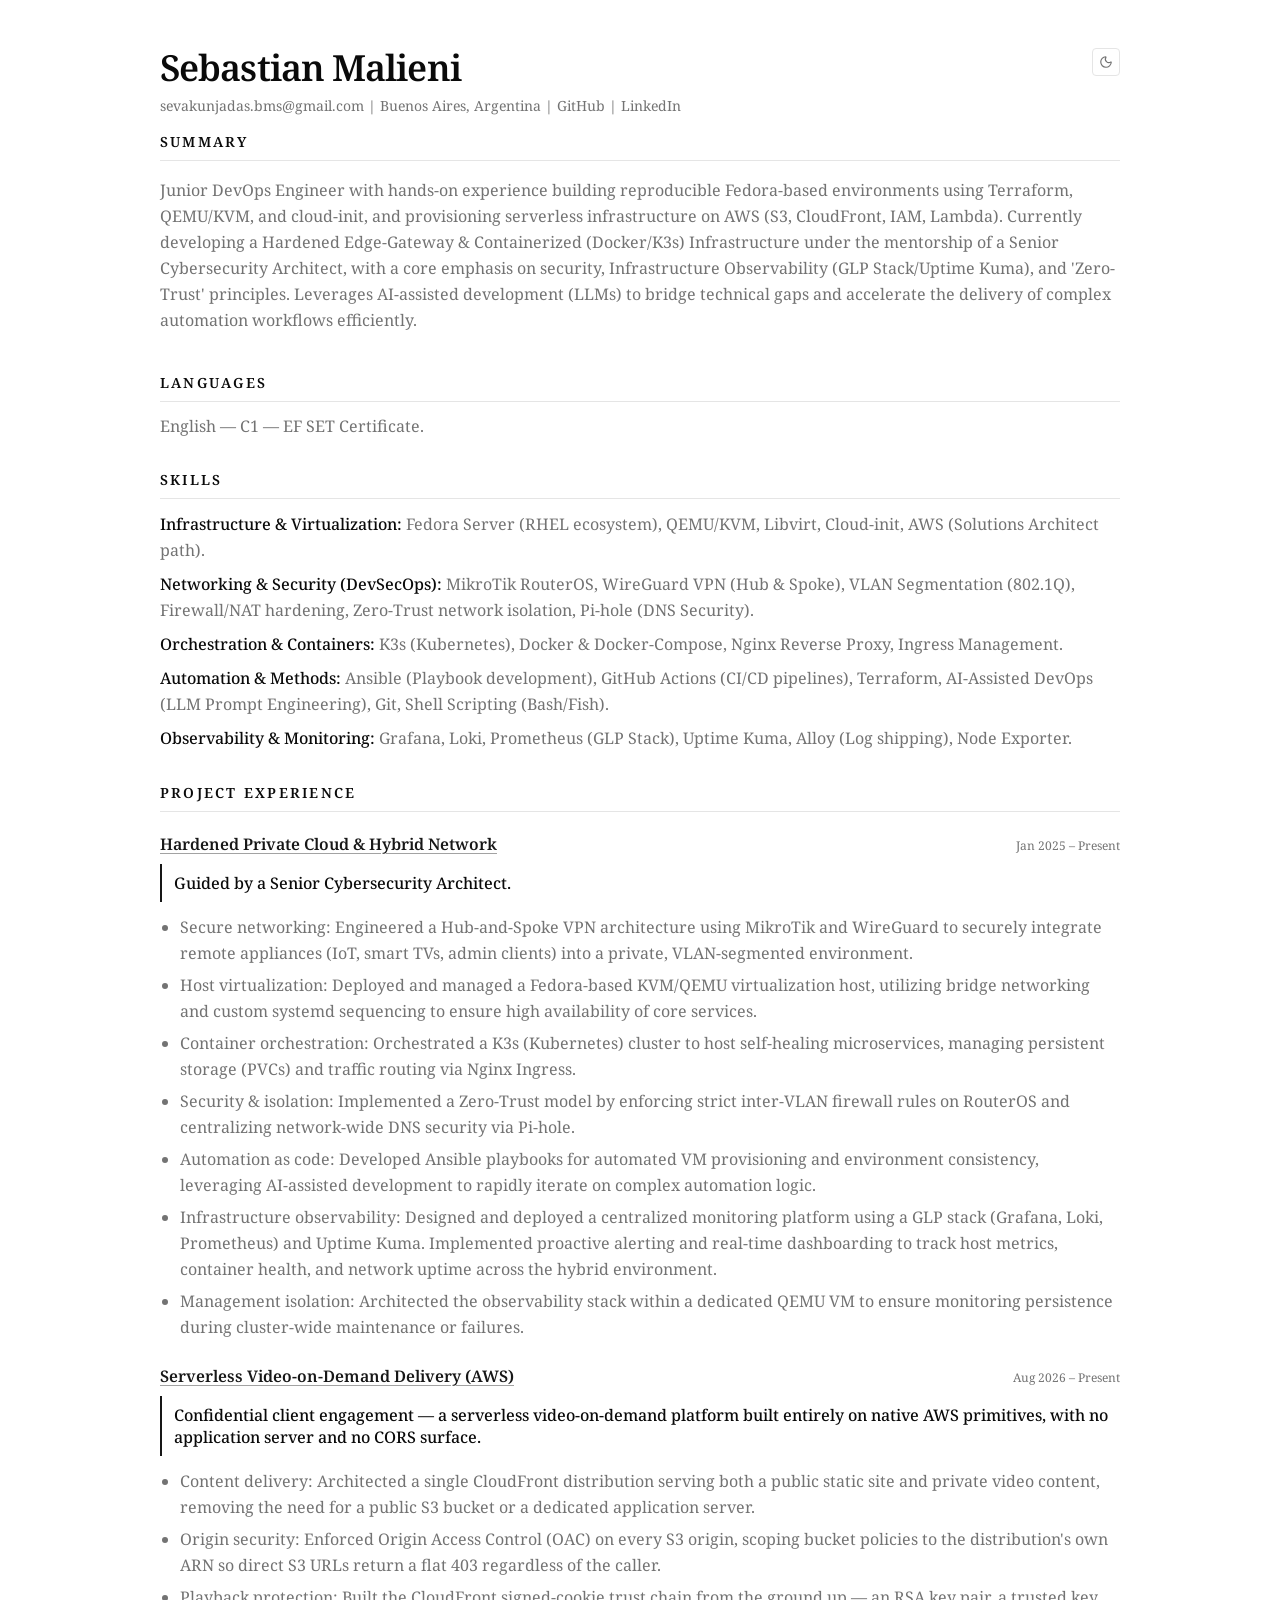
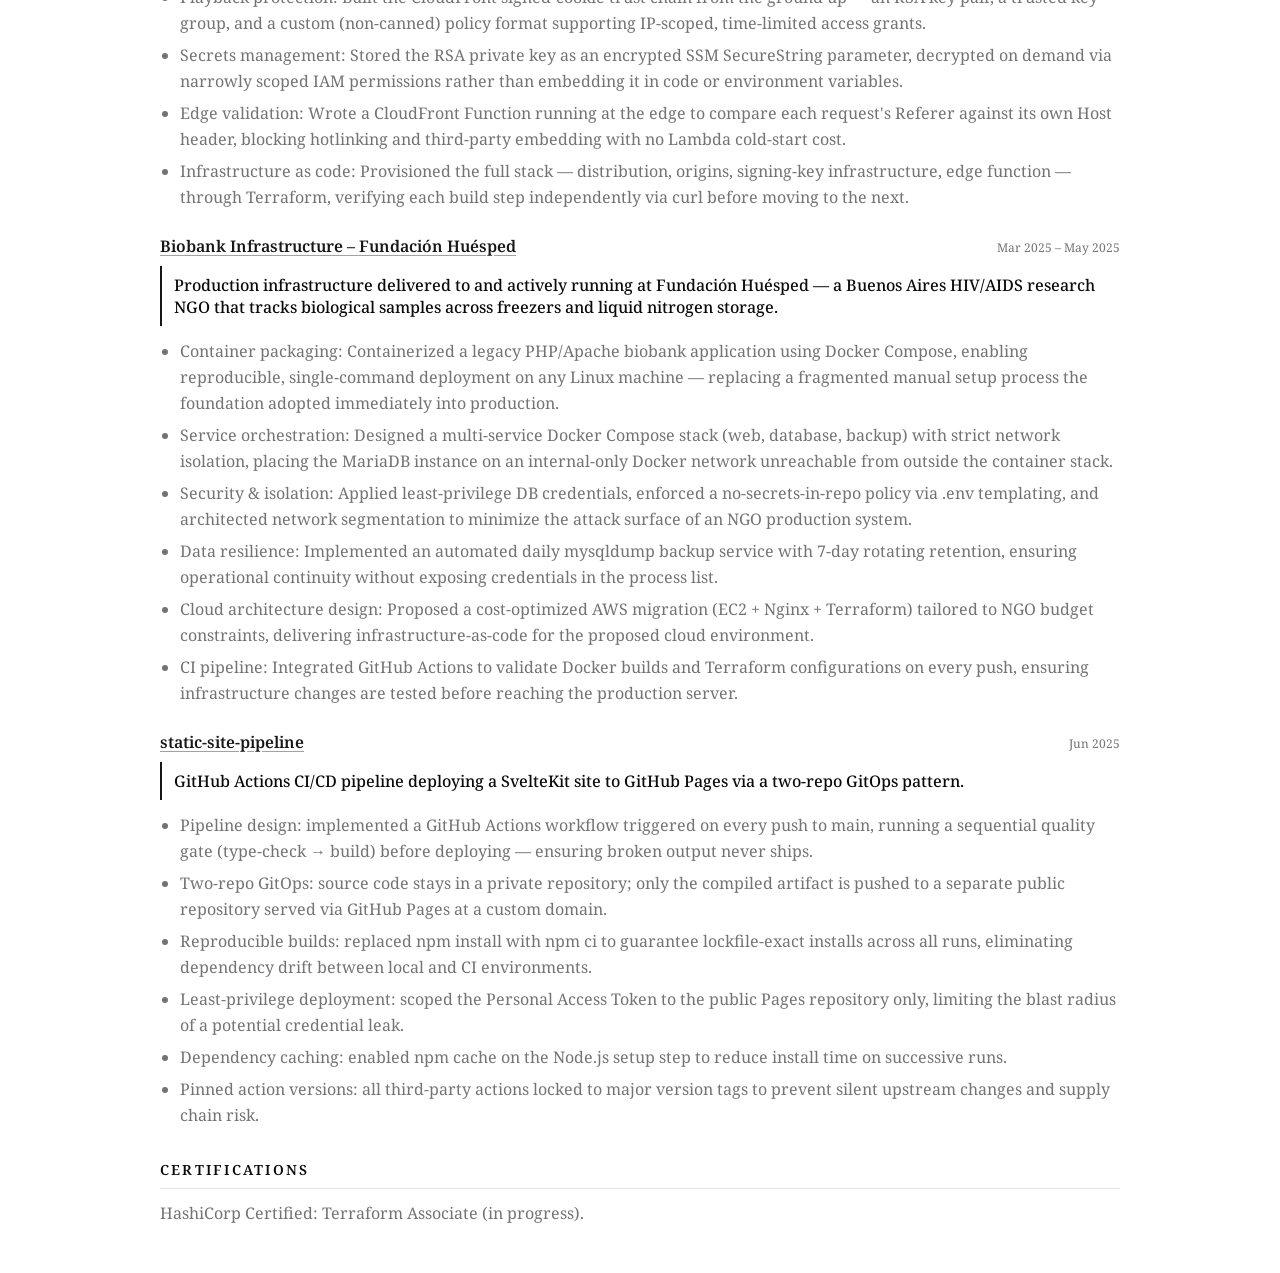
==== commit 2839419a: "deploy: Sevamiau/sebamalieni-dev@0f5e280addf2c0fcb3955c44edea3e5bb7c3326b" ====
--- a/index.html
+++ b/index.html
@@ -7,15 +7,15 @@
 		<meta name="viewport" content="width=device-width, initial-scale=1" />
 
 		<meta name="text-scale" content="scale" />
-		<link href="./_app/immutable/entry/start.Duc1Cbdn.js" rel="modulepreload">
-		<link href="./_app/immutable/chunks/CcwDnemp.js" rel="modulepreload">
+		<link href="./_app/immutable/entry/start.CjdhRCuY.js" rel="modulepreload">
+		<link href="./_app/immutable/chunks/OuL8-6bZ.js" rel="modulepreload">
 		<link href="./_app/immutable/chunks/BVoEFMAr.js" rel="modulepreload">
-		<link href="./_app/immutable/entry/app.CImHVsF5.js" rel="modulepreload">
+		<link href="./_app/immutable/entry/app.P6M7D6LT.js" rel="modulepreload">
 		<link href="./_app/immutable/chunks/CHncfsjL.js" rel="modulepreload">
 		<link href="./_app/immutable/chunks/D1hYfEew.js" rel="modulepreload">
-		<link href="./_app/immutable/nodes/0.Br3r5uly.js" rel="modulepreload">
+		<link href="./_app/immutable/nodes/0.1wPkO4NM.js" rel="modulepreload">
 		<link href="./_app/immutable/chunks/DSAzhni3.js" rel="modulepreload">
-		<link href="./_app/immutable/nodes/2.FGZK-D8f.js" rel="modulepreload">
+		<link href="./_app/immutable/nodes/2.BBwAN7Fw.js" rel="modulepreload">
 		<!--12qhfyh--><link rel="icon" href="/favicon.png"/><!----><!--1uha8ag--><meta name="description" content="Sebastian Malieni Cv"/><!----><!--1funsus--><!--[-1--><!--]--> <!----><script>(function setInitialMode({ defaultMode = "system", themeColors, darkClassNames = ["dark"], lightClassNames = [], defaultTheme = "", modeStorageKey = "mode-watcher-mode", themeStorageKey = "mode-watcher-theme" }) {
 	const rootEl = document.documentElement;
 	const mode = localStorage.getItem(modeStorageKey) ?? defaultMode;
@@ -39,23 +39,23 @@
 	}
 	localStorage.setItem(modeStorageKey, mode);
 })({"defaultMode":"system","darkClassNames":["dark"],"lightClassNames":[],"defaultTheme":"","modeStorageKey":"mode-watcher-mode","themeStorageKey":"mode-watcher-theme"});</script><!----><!----><title>Resume | Sebastian Malieni</title>
-		<link href="./_app/immutable/assets/0.VadRr55G.css" rel="stylesheet">
+		<link href="./_app/immutable/assets/0.C2tKLNC4.css" rel="stylesheet">
 	</head>
 
 	<body data-sveltekit-preload-data="hover">
-		<div style="display: contents"><!--[--><!--[0--><!--[--><!--[--><!---->nopnp <main class="min-h-screen bg-background text-foreground [&amp;_a]:transition-colors [&amp;_a:hover]:text-primary"><div class="mx-auto w-full max-w-5xl px-4 py-12 sm:px-8"><header class="pb-2"><div class="flex flex-col gap-4 sm:flex-row sm:items-start sm:justify-between"><div><h1 class="text-3xl font-semibold tracking-tight sm:text-4xl">Sebastian Malieni</h1> <p class="pt-2 text-xs text-muted-foreground sm:text-sm"><a class="underline-offset-2 hover:underline" href="mailto:sevakunjadas.bms@gmail.com">sevakunjadas.bms at gmail.com</a> <span aria-hidden="true">|</span> <a class="underline-offset-2 hover:underline" href="https://github.com/Sevamiau/">GitHub</a> <span aria-hidden="true">|</span> <a class="underline-offset-2 hover:underline" href="https://www.linkedin.com/in/sebastian-malieni/">LinkedIn</a></p></div> <div class="inline-flex items-center gap-2 self-start"><button type="button" class="rounded border border-border p-1.5 text-muted-foreground transition-colors hover:text-foreground" aria-label="Toggle theme" title="Toggle theme"><!--[-1--><svg xmlns="http://www.w3.org/2000/svg" width="24" height="24" viewBox="0 0 24 24" fill="none" stroke="currentColor" stroke-width="2" stroke-linecap="round" stroke-linejoin="round" aria-hidden="true" class="lucide-icon lucide lucide-moon size-3.5"><!--[--><!----><path d="M20.985 12.486a9 9 0 1 1-9.473-9.472c.405-.022.617.46.402.803a6 6 0 0 0 8.268 8.268c.344-.215.825-.004.803.401"><!----></path><!----><!--]--><!----></svg><!--]--></button></div></div> <h2 class="mt-4 border-b border-border pb-2 text-sm font-semibold uppercase tracking-[0.16em]">Summary</h2> <p class="mt-4 text-sm leading-relaxed text-muted-foreground sm:text-base">Junior DevOps Engineer with hands-on experience building reproducible Fedora-based environments using Ansible, QEMU/KVM, and cloud-init. Currently developing a Hardened Edge-Gateway &amp; Containerized (Docker/K3s) Infrastructure under the mentorship of a Senior Cybersecurity Architect, with a core emphasis on security, Infrastructure Observability (GLP Stack/Uptime Kuma), and 'Zero-Trust' principles. Leverages AI-assisted development (LLMs) to bridge technical gaps and accelerate the delivery of complex automation workflows efficiently.</p></header> <!--[-1--><!--]--> <!--[-1--><!--]--> <section class="mt-8"><h2 class="border-b border-border pb-2 text-sm font-semibold uppercase tracking-[0.16em]">Skills</h2> <div class="mt-3 space-y-2 text-sm leading-relaxed text-muted-foreground sm:text-base"><p><span class="font-medium text-foreground">Infrastructure &amp; Virtualization:</span> Fedora Server (RHEL ecosystem), QEMU/KVM, Libvirt, Cloud-init, AWS (Solutions Architect path).</p> <p><span class="font-medium text-foreground">Networking &amp; Security (DevSecOps):</span> MikroTik RouterOS, WireGuard VPN (Hub &amp; Spoke), VLAN Segmentation (802.1Q), Firewall/NAT hardening, Zero-Trust network isolation, Pi-hole (DNS Security).</p> <p><span class="font-medium text-foreground">Orchestration &amp; Containers:</span> K3s (Kubernetes), Docker &amp; Docker-Compose, Nginx Reverse Proxy, Ingress Management.</p> <p><span class="font-medium text-foreground">Automation &amp; Methods:</span> Ansible (Playbook development), AI-Assisted DevOps (LLM Prompt Engineering), Git, Shell Scripting (Bash/Fish).</p> <p><span class="font-medium text-foreground">Observability &amp; Monitoring:</span> Grafana, Loki, Prometheus (GLP Stack), Uptime Kuma, Alloy (Log shipping), Node Exporter.</p></div></section> <section class="mt-8"><h2 class="border-b border-border pb-2 text-sm font-semibold uppercase tracking-[0.16em]">Project Experience</h2> <div class="mt-5 space-y-6"><!--[--><article><h3 class="text-base font-semibold"><!--[0--><a class="text-primary underline decoration-primary/40 underline-offset-[3px] transition-colors hover:text-primary/90 hover:decoration-primary" href="https://github.com/Sevamiau/infra-documentation" target="_blank" rel="noopener noreferrer">Hardened Private Cloud &amp; Hybrid Network</a><!--]--></h3> <!--[0--><p class="mt-2 border-l-2 border-primary py-2 pl-3 text-sm font-medium leading-snug text-foreground sm:text-base">Guided by a Senior Cybersecurity Architect.</p><!--]--> <ul class="list-disc space-y-1.5 pl-5 text-sm leading-relaxed text-muted-foreground sm:text-base mt-3"><!--[--><li>Secure networking: Engineered a Hub-and-Spoke VPN architecture using MikroTik and WireGuard to securely integrate remote appliances (IoT, smart TVs, admin clients) into a private, VLAN-segmented environment.</li><li>Host virtualization: Deployed and managed a Fedora-based KVM/QEMU virtualization host, utilizing bridge networking and custom systemd sequencing to ensure high availability of core services.</li><li>Container orchestration: Orchestrated a K3s (Kubernetes) cluster to host self-healing microservices, managing persistent storage (PVCs) and traffic routing via Nginx Ingress.</li><li>Security &amp; isolation: Implemented a Zero-Trust model by enforcing strict inter-VLAN firewall rules on RouterOS and centralizing network-wide DNS security via Pi-hole.</li><li>Automation as code: Developed Ansible playbooks for automated VM provisioning and environment consistency, leveraging AI-assisted development to rapidly iterate on complex automation logic.</li><li>Infrastructure observability: Designed and deployed a centralized monitoring platform using a GLP stack (Grafana, Loki, Prometheus) and Uptime Kuma. Implemented proactive alerting and real-time dashboarding to track host metrics, container health, and network uptime across the hybrid environment.</li><li>Management isolation: Architected the observability stack within a dedicated QEMU VM to ensure monitoring persistence during cluster-wide maintenance or failures.</li><!--]--></ul></article><article><h3 class="text-base font-semibold"><!--[0--><a class="text-primary underline decoration-primary/40 underline-offset-[3px] transition-colors hover:text-primary/90 hover:decoration-primary" href="https://github.com/Sevamiau/biobank-infra" target="_blank" rel="noopener noreferrer">Biobank Infrastructure – Fundación Huésped</a><!--]--></h3> <!--[0--><p class="mt-2 border-l-2 border-primary py-2 pl-3 text-sm font-medium leading-snug text-foreground sm:text-base">Built for a Buenos Aires NGO running a live biobank system.</p><!--]--> <ul class="list-disc space-y-1.5 pl-5 text-sm leading-relaxed text-muted-foreground sm:text-base mt-3"><!--[--><li>Container packaging: Containerized a legacy PHP/Laravel biobank application using Docker Compose, enabling reproducible, single-command deployment on any Linux machine — replacing a fragmented manual setup process adopted immediately by the foundation.</li><li>Service orchestration: Designed a multi-service Docker Compose stack (web, database, backup) with strict network isolation, placing the MariaDB instance on an internal-only Docker network unreachable from outside the container stack.</li><li>Security &amp; isolation: Applied least-privilege DB credentials, enforced a no-secrets-in-repo policy via .env templating, and architected network segmentation to minimize the attack surface of an NGO production system.</li><li>Data resilience: Implemented an automated daily mysqldump backup service with 7-day rotating retention, ensuring operational continuity without exposing credentials in the process list.</li><li>Cloud architecture design: Proposed a cost-optimized AWS migration (EC2 + Nginx + Terraform) tailored to NGO budget constraints, delivering infrastructure-as-code for the proposed cloud environment.</li><li>CI pipeline: Integrated GitHub Actions to validate Docker builds and Terraform configurations on every push, ensuring infrastructure changes are tested before reaching the production server.</li><!--]--></ul></article><article><h3 class="text-base font-semibold"><!--[0--><a class="text-primary underline decoration-primary/40 underline-offset-[3px] transition-colors hover:text-primary/90 hover:decoration-primary" href="https://github.com/Sevamiau/aws-architect-local-labs" target="_blank" rel="noopener noreferrer">aws-architect-local-labs</a><!--]--></h3> <!--[-1--><!--]--> <ul class="list-disc space-y-1.5 pl-5 text-sm leading-relaxed text-muted-foreground sm:text-base mt-2"><!--[--><li>Built local high-availability lab scenarios using Fedora and QEMU/KVM virtualization.</li><li>Configured NGINX load balancing and cloud-init based instance bootstrapping for repeatable tests.</li><li>Validated fault tolerance and service distribution behaviors under controlled conditions.</li><!--]--></ul></article><article><h3 class="text-base font-semibold"><!--[0--><a class="text-primary underline decoration-primary/40 underline-offset-[3px] transition-colors hover:text-primary/90 hover:decoration-primary" href="https://github.com/Sevamiau/RHEL-QEMU-infrastructure-lab" target="_blank" rel="noopener noreferrer">rhel-quemu-infra-lab</a><!--]--></h3> <!--[-1--><!--]--> <ul class="list-disc space-y-1.5 pl-5 text-sm leading-relaxed text-muted-foreground sm:text-base mt-2"><!--[--><li>Provisioned a RHEL 9.5 virtual lab environment with multiple disks and automated initialization via cloud-init.</li><li>Scripted QEMU VM lifecycle commands to streamline administration and lab repeatability.</li><li>Applied SSH hardening controls to improve secure remote access practices.</li><!--]--></ul></article><article><h3 class="text-base font-semibold"><!--[0--><a class="text-primary underline decoration-primary/40 underline-offset-[3px] transition-colors hover:text-primary/90 hover:decoration-primary" href="https://github.com/Sevamiau/static-site-pipeline" target="_blank" rel="noopener noreferrer">static-site-pipeline</a><!--]--></h3> <!--[0--><p class="mt-2 border-l-2 border-primary py-2 pl-3 text-sm font-medium leading-snug text-foreground sm:text-base">GitHub Actions CI/CD pipeline deploying a SvelteKit site to GitHub Pages via a two-repo GitOps pattern.</p><!--]--> <ul class="list-disc space-y-1.5 pl-5 text-sm leading-relaxed text-muted-foreground sm:text-base mt-3"><!--[--><li>Pipeline design: implemented a GitHub Actions workflow triggered on every push to main, running a sequential quality gate (type-check → build) before deploying — ensuring broken output never ships.</li><li>Two-repo GitOps: source code stays in a private repository; only the compiled artifact is pushed to a separate public repository served via GitHub Pages at a custom domain.</li><li>Reproducible builds: replaced npm install with npm ci to guarantee lockfile-exact installs across all runs, eliminating dependency drift between local and CI environments.</li><li>Least-privilege deployment: scoped the Personal Access Token to the public Pages repository only, limiting the blast radius of a potential credential leak.</li><li>Dependency caching: enabled npm cache on the Node.js setup step to reduce install time on successive runs.</li><li>Pinned action versions: all third-party actions locked to major version tags to prevent silent upstream changes and supply chain risk.</li><!--]--></ul></article><!--]--></div></section> <section class="mt-8"><h2 class="border-b border-border pb-2 text-sm font-semibold uppercase tracking-[0.16em]">my learning path (certifications)</h2> <ul class="mt-3 space-y-1.5 text-sm text-muted-foreground sm:text-base"><li>HashiCorp Certified: Terraform Associate (In progress).</li></ul></section></div></main><!--]--><!----> <!--[-1--><!--]--><!----><!--]--><!--]--> <!--[-1--><!--]--><!--]-->
+		<div style="display: contents"><!--[--><!--[0--><!--[--><!--[--><main class="min-h-screen bg-background text-foreground [&amp;_a]:transition-colors [&amp;_a:hover]:text-primary"><div class="mx-auto w-full max-w-5xl px-4 py-12 sm:px-8"><header class="pb-2"><div class="flex flex-col gap-4 sm:flex-row sm:items-start sm:justify-between"><div><h1 class="text-3xl font-semibold tracking-tight sm:text-4xl">Sebastian Malieni</h1> <p class="pt-2 text-xs text-muted-foreground sm:text-sm"><a class="underline-offset-2 hover:underline" href="mailto:sevakunjadas.bms@gmail.com">sevakunjadas.bms@gmail.com</a> <span aria-hidden="true">|</span> Buenos Aires, Argentina <span aria-hidden="true">|</span> <a class="underline-offset-2 hover:underline" href="https://github.com/Sevamiau/">GitHub</a> <span aria-hidden="true">|</span> <a class="underline-offset-2 hover:underline" href="https://www.linkedin.com/in/sebastian-malieni-79247239b/">LinkedIn</a></p></div> <div class="inline-flex items-center gap-2 self-start"><button type="button" class="rounded border border-border p-1.5 text-muted-foreground transition-colors hover:text-foreground" aria-label="Toggle theme" title="Toggle theme"><!--[-1--><svg xmlns="http://www.w3.org/2000/svg" width="24" height="24" viewBox="0 0 24 24" fill="none" stroke="currentColor" stroke-width="2" stroke-linecap="round" stroke-linejoin="round" aria-hidden="true" class="lucide-icon lucide lucide-moon size-3.5"><!--[--><!----><path d="M20.985 12.486a9 9 0 1 1-9.473-9.472c.405-.022.617.46.402.803a6 6 0 0 0 8.268 8.268c.344-.215.825-.004.803.401"><!----></path><!----><!--]--><!----></svg><!--]--></button></div></div> <h2 class="mt-4 border-b border-border pb-2 text-sm font-semibold uppercase tracking-[0.16em]">Summary</h2> <p class="mt-4 text-sm leading-relaxed text-muted-foreground sm:text-base">Junior DevOps Engineer with hands-on experience building reproducible Fedora-based environments using Terraform, QEMU/KVM, and cloud-init, and provisioning serverless infrastructure on AWS (S3, CloudFront, IAM, Lambda). Currently developing a Hardened Edge-Gateway &amp; Containerized (Docker/K3s) Infrastructure under the mentorship of a Senior Cybersecurity Architect, with a core emphasis on security, Infrastructure Observability (GLP Stack/Uptime Kuma), and 'Zero-Trust' principles. Leverages AI-assisted development (LLMs) to bridge technical gaps and accelerate the delivery of complex automation workflows efficiently.</p></header> <!--[-1--><!--]--> <section class="mt-8"><h2 class="border-b border-border pb-2 text-sm font-semibold uppercase tracking-[0.16em]">Languages</h2> <ul class="mt-3 space-y-1.5 text-sm text-muted-foreground sm:text-base"><li>English — C1 — <a class="underline-offset-2 hover:underline" href="https://cert.efset.org/eU11q9" target="_blank" rel="noopener noreferrer">EF SET Certificate</a>.</li></ul></section> <section class="mt-8"><h2 class="border-b border-border pb-2 text-sm font-semibold uppercase tracking-[0.16em]">Skills</h2> <div class="mt-3 space-y-2 text-sm leading-relaxed text-muted-foreground sm:text-base"><p><span class="font-medium text-foreground">Infrastructure &amp; Virtualization:</span> Fedora Server (RHEL ecosystem), QEMU/KVM, Libvirt, Cloud-init, AWS (Solutions Architect path).</p> <p><span class="font-medium text-foreground">Networking &amp; Security (DevSecOps):</span> MikroTik RouterOS, WireGuard VPN (Hub &amp; Spoke), VLAN Segmentation (802.1Q), Firewall/NAT hardening, Zero-Trust network isolation, Pi-hole (DNS Security).</p> <p><span class="font-medium text-foreground">Orchestration &amp; Containers:</span> K3s (Kubernetes), Docker &amp; Docker-Compose, Nginx Reverse Proxy, Ingress Management.</p> <p><span class="font-medium text-foreground">Automation &amp; Methods:</span> Ansible (Playbook development), GitHub Actions (CI/CD pipelines), Terraform, AI-Assisted DevOps (LLM Prompt Engineering), Git, Shell Scripting (Bash/Fish).</p> <p><span class="font-medium text-foreground">Observability &amp; Monitoring:</span> Grafana, Loki, Prometheus (GLP Stack), Uptime Kuma, Alloy (Log shipping), Node Exporter.</p></div></section> <section class="mt-8"><h2 class="border-b border-border pb-2 text-sm font-semibold uppercase tracking-[0.16em]">Project Experience</h2> <div class="mt-5 space-y-6"><!--[--><article><div class="flex items-baseline justify-between gap-4"><h3 class="text-base font-semibold"><!--[0--><a class="text-primary underline decoration-primary/40 underline-offset-[3px] transition-colors hover:text-primary/90 hover:decoration-primary" href="https://github.com/Sevamiau/infra-documentation" target="_blank" rel="noopener noreferrer">Hardened Private Cloud &amp; Hybrid Network</a><!--]--></h3> <!--[0--><span class="shrink-0 text-xs text-muted-foreground">Jan 2025 – Present</span><!--]--></div> <!--[0--><p class="mt-2 border-l-2 border-primary py-2 pl-3 text-sm font-medium leading-snug text-foreground sm:text-base">Guided by a Senior Cybersecurity Architect.</p><!--]--> <ul class="list-disc space-y-1.5 pl-5 text-sm leading-relaxed text-muted-foreground sm:text-base mt-3"><!--[--><li>Secure networking: Engineered a Hub-and-Spoke VPN architecture using MikroTik and WireGuard to securely integrate remote appliances (IoT, smart TVs, admin clients) into a private, VLAN-segmented environment.</li><li>Host virtualization: Deployed and managed a Fedora-based KVM/QEMU virtualization host, utilizing bridge networking and custom systemd sequencing to ensure high availability of core services.</li><li>Container orchestration: Orchestrated a K3s (Kubernetes) cluster to host self-healing microservices, managing persistent storage (PVCs) and traffic routing via Nginx Ingress.</li><li>Security &amp; isolation: Implemented a Zero-Trust model by enforcing strict inter-VLAN firewall rules on RouterOS and centralizing network-wide DNS security via Pi-hole.</li><li>Automation as code: Developed Ansible playbooks for automated VM provisioning and environment consistency, leveraging AI-assisted development to rapidly iterate on complex automation logic.</li><li>Infrastructure observability: Designed and deployed a centralized monitoring platform using a GLP stack (Grafana, Loki, Prometheus) and Uptime Kuma. Implemented proactive alerting and real-time dashboarding to track host metrics, container health, and network uptime across the hybrid environment.</li><li>Management isolation: Architected the observability stack within a dedicated QEMU VM to ensure monitoring persistence during cluster-wide maintenance or failures.</li><!--]--></ul></article><article><div class="flex items-baseline justify-between gap-4"><h3 class="text-base font-semibold"><!--[0--><a class="text-primary underline decoration-primary/40 underline-offset-[3px] transition-colors hover:text-primary/90 hover:decoration-primary" href="https://github.com/Sevamiau/serverless-vod/" target="_blank" rel="noopener noreferrer">Serverless Video-on-Demand Delivery (AWS)</a><!--]--></h3> <!--[0--><span class="shrink-0 text-xs text-muted-foreground">Aug 2026 – Present</span><!--]--></div> <!--[0--><p class="mt-2 border-l-2 border-primary py-2 pl-3 text-sm font-medium leading-snug text-foreground sm:text-base">Confidential client engagement — a serverless video-on-demand platform built entirely on native AWS primitives, with no application server and no CORS surface.</p><!--]--> <ul class="list-disc space-y-1.5 pl-5 text-sm leading-relaxed text-muted-foreground sm:text-base mt-3"><!--[--><li>Content delivery: Architected a single CloudFront distribution serving both a public static site and private video content, removing the need for a public S3 bucket or a dedicated application server.</li><li>Origin security: Enforced Origin Access Control (OAC) on every S3 origin, scoping bucket policies to the distribution's own ARN so direct S3 URLs return a flat 403 regardless of the caller.</li><li>Playback protection: Built the CloudFront signed-cookie trust chain from the ground up — an RSA key pair, a trusted key group, and a custom (non-canned) policy format supporting IP-scoped, time-limited access grants.</li><li>Secrets management: Stored the RSA private key as an encrypted SSM SecureString parameter, decrypted on demand via narrowly scoped IAM permissions rather than embedding it in code or environment variables.</li><li>Edge validation: Wrote a CloudFront Function running at the edge to compare each request's Referer against its own Host header, blocking hotlinking and third-party embedding with no Lambda cold-start cost.</li><li>Infrastructure as code: Provisioned the full stack — distribution, origins, signing-key infrastructure, edge function — through Terraform, verifying each build step independently via curl before moving to the next.</li><!--]--></ul></article><article><div class="flex items-baseline justify-between gap-4"><h3 class="text-base font-semibold"><!--[0--><a class="text-primary underline decoration-primary/40 underline-offset-[3px] transition-colors hover:text-primary/90 hover:decoration-primary" href="https://github.com/Sevamiau/biobank-infra" target="_blank" rel="noopener noreferrer">Biobank Infrastructure – Fundación Huésped</a><!--]--></h3> <!--[0--><span class="shrink-0 text-xs text-muted-foreground">Mar 2025 – May 2025</span><!--]--></div> <!--[0--><p class="mt-2 border-l-2 border-primary py-2 pl-3 text-sm font-medium leading-snug text-foreground sm:text-base">Production infrastructure delivered to and actively running at Fundación Huésped — a Buenos Aires HIV/AIDS research NGO that tracks biological samples across freezers and liquid nitrogen storage.</p><!--]--> <ul class="list-disc space-y-1.5 pl-5 text-sm leading-relaxed text-muted-foreground sm:text-base mt-3"><!--[--><li>Container packaging: Containerized a legacy PHP/Apache biobank application using Docker Compose, enabling reproducible, single-command deployment on any Linux machine — replacing a fragmented manual setup process the foundation adopted immediately into production.</li><li>Service orchestration: Designed a multi-service Docker Compose stack (web, database, backup) with strict network isolation, placing the MariaDB instance on an internal-only Docker network unreachable from outside the container stack.</li><li>Security &amp; isolation: Applied least-privilege DB credentials, enforced a no-secrets-in-repo policy via .env templating, and architected network segmentation to minimize the attack surface of an NGO production system.</li><li>Data resilience: Implemented an automated daily mysqldump backup service with 7-day rotating retention, ensuring operational continuity without exposing credentials in the process list.</li><li>Cloud architecture design: Proposed a cost-optimized AWS migration (EC2 + Nginx + Terraform) tailored to NGO budget constraints, delivering infrastructure-as-code for the proposed cloud environment.</li><li>CI pipeline: Integrated GitHub Actions to validate Docker builds and Terraform configurations on every push, ensuring infrastructure changes are tested before reaching the production server.</li><!--]--></ul></article><article><div class="flex items-baseline justify-between gap-4"><h3 class="text-base font-semibold"><!--[0--><a class="text-primary underline decoration-primary/40 underline-offset-[3px] transition-colors hover:text-primary/90 hover:decoration-primary" href="https://github.com/Sevamiau/static-site-pipeline" target="_blank" rel="noopener noreferrer">static-site-pipeline</a><!--]--></h3> <!--[0--><span class="shrink-0 text-xs text-muted-foreground">Jun 2025</span><!--]--></div> <!--[0--><p class="mt-2 border-l-2 border-primary py-2 pl-3 text-sm font-medium leading-snug text-foreground sm:text-base">GitHub Actions CI/CD pipeline deploying a SvelteKit site to GitHub Pages via a two-repo GitOps pattern.</p><!--]--> <ul class="list-disc space-y-1.5 pl-5 text-sm leading-relaxed text-muted-foreground sm:text-base mt-3"><!--[--><li>Pipeline design: implemented a GitHub Actions workflow triggered on every push to main, running a sequential quality gate (type-check → build) before deploying — ensuring broken output never ships.</li><li>Two-repo GitOps: source code stays in a private repository; only the compiled artifact is pushed to a separate public repository served via GitHub Pages at a custom domain.</li><li>Reproducible builds: replaced npm install with npm ci to guarantee lockfile-exact installs across all runs, eliminating dependency drift between local and CI environments.</li><li>Least-privilege deployment: scoped the Personal Access Token to the public Pages repository only, limiting the blast radius of a potential credential leak.</li><li>Dependency caching: enabled npm cache on the Node.js setup step to reduce install time on successive runs.</li><li>Pinned action versions: all third-party actions locked to major version tags to prevent silent upstream changes and supply chain risk.</li><!--]--></ul></article><!--]--></div></section> <section class="mt-8"><h2 class="border-b border-border pb-2 text-sm font-semibold uppercase tracking-[0.16em]">Certifications</h2> <ul class="mt-3 space-y-1.5 text-sm text-muted-foreground sm:text-base"><li>HashiCorp Certified: Terraform Associate (in progress).</li></ul></section></div></main><!--]--><!----> <!--[-1--><!--]--><!----><!--]--><!--]--> <!--[-1--><!--]--><!--]-->
 			
 			<script>
 				{
-					__sveltekit_1cbqamw = {
+					__sveltekit_116e8k8 = {
 						base: new URL(".", location).pathname.slice(0, -1)
 					};
 
 					const element = document.currentScript.parentElement;
 
 					Promise.all([
-						import("./_app/immutable/entry/start.Duc1Cbdn.js"),
-						import("./_app/immutable/entry/app.CImHVsF5.js")
+						import("./_app/immutable/entry/start.CjdhRCuY.js"),
+						import("./_app/immutable/entry/app.P6M7D6LT.js")
 					]).then(([kit, app]) => {
 						kit.start(app, element, {
 							node_ids: [0, 2],
--- a/_app/immutable/assets/0.C2tKLNC4.css
+++ b/_app/immutable/assets/0.C2tKLNC4.css
@@ -0,0 +1,2 @@
+/*! tailwindcss v4.2.4 | MIT License | https://tailwindcss.com */
+@layer properties{@supports (((-webkit-hyphens:none)) and (not (margin-trim:inline))) or ((-moz-orient:inline) and (not (color:rgb(from red r g b)))){*,:before,:after,::backdrop{--tw-space-y-reverse:0;--tw-border-style:solid;--tw-leading:initial;--tw-font-weight:initial;--tw-tracking:initial;--tw-animation-delay:0s;--tw-animation-direction:normal;--tw-animation-duration:initial;--tw-animation-fill-mode:none;--tw-animation-iteration-count:1;--tw-enter-blur:0;--tw-enter-opacity:1;--tw-enter-rotate:0;--tw-enter-scale:1;--tw-enter-translate-x:0;--tw-enter-translate-y:0;--tw-exit-blur:0;--tw-exit-opacity:1;--tw-exit-rotate:0;--tw-exit-scale:1;--tw-exit-translate-x:0;--tw-exit-translate-y:0}}}@layer theme{:root,:host{--font-sans:ui-sans-serif, system-ui, sans-serif, "Apple Color Emoji", "Segoe UI Emoji", "Segoe UI Symbol", "Noto Color Emoji";--font-mono:ui-monospace, SFMono-Regular, Menlo, Monaco, Consolas, "Liberation Mono", "Courier New", monospace;--spacing:.25rem;--container-5xl:64rem;--text-xs:.75rem;--text-xs--line-height:calc(1 / .75);--text-sm:.875rem;--text-sm--line-height:calc(1.25 / .875);--text-base:1rem;--text-base--line-height:calc(1.5 / 1);--text-3xl:1.875rem;--text-3xl--line-height:calc(2.25 / 1.875);--text-4xl:2.25rem;--text-4xl--line-height:calc(2.5 / 2.25);--font-weight-medium:500;--font-weight-semibold:600;--tracking-tight:-.025em;--leading-snug:1.375;--leading-relaxed:1.625;--default-transition-duration:.15s;--default-transition-timing-function:cubic-bezier(.4, 0, .2, 1);--default-font-family:var(--font-sans);--default-mono-font-family:var(--font-mono)}}@layer base{*,:after,:before,::backdrop{box-sizing:border-box;border:0 solid;margin:0;padding:0}::file-selector-button{box-sizing:border-box;border:0 solid;margin:0;padding:0}html,:host{-webkit-text-size-adjust:100%;tab-size:4;line-height:1.5;font-family:var(--default-font-family,ui-sans-serif, system-ui, sans-serif, "Apple Color Emoji", "Segoe UI Emoji", "Segoe UI Symbol", "Noto Color Emoji");font-feature-settings:var(--default-font-feature-settings,normal);font-variation-settings:var(--default-font-variation-settings,normal);-webkit-tap-highlight-color:transparent}hr{height:0;color:inherit;border-top-width:1px}abbr:where([title]){-webkit-text-decoration:underline dotted;text-decoration:underline dotted}h1,h2,h3,h4,h5,h6{font-size:inherit;font-weight:inherit}a{color:inherit;-webkit-text-decoration:inherit;-webkit-text-decoration:inherit;-webkit-text-decoration:inherit;-webkit-text-decoration:inherit;text-decoration:inherit}b,strong{font-weight:bolder}code,kbd,samp,pre{font-family:var(--default-mono-font-family,ui-monospace, SFMono-Regular, Menlo, Monaco, Consolas, "Liberation Mono", "Courier New", monospace);font-feature-settings:var(--default-mono-font-feature-settings,normal);font-variation-settings:var(--default-mono-font-variation-settings,normal);font-size:1em}small{font-size:80%}sub,sup{vertical-align:baseline;font-size:75%;line-height:0;position:relative}sub{bottom:-.25em}sup{top:-.5em}table{text-indent:0;border-color:inherit;border-collapse:collapse}:-moz-focusring{outline:auto}progress{vertical-align:baseline}summary{display:list-item}ol,ul,menu{list-style:none}img,svg,video,canvas,audio,iframe,embed,object{vertical-align:middle;display:block}img,video{max-width:100%;height:auto}button,input,select,optgroup,textarea{font:inherit;font-feature-settings:inherit;font-variation-settings:inherit;letter-spacing:inherit;color:inherit;opacity:1;background-color:#0000;border-radius:0}::file-selector-button{font:inherit;font-feature-settings:inherit;font-variation-settings:inherit;letter-spacing:inherit;color:inherit;opacity:1;background-color:#0000;border-radius:0}:where(select:is([multiple],[size])) optgroup{font-weight:bolder}:where(select:is([multiple],[size])) optgroup option{padding-inline-start:20px}::file-selector-button{margin-inline-end:4px}::placeholder{opacity:1}@supports (not ((-webkit-appearance:-apple-pay-button))) or (contain-intrinsic-size:1px){::placeholder{color:currentColor}@supports (color:color-mix(in lab, red, red)){::placeholder{color:color-mix(in oklab, currentcolor 50%, transparent)}}}textarea{resize:vertical}::-webkit-search-decoration{-webkit-appearance:none}::-webkit-date-and-time-value{min-height:1lh;text-align:inherit}::-webkit-datetime-edit{padding-block:0}::-webkit-datetime-edit-year-field{padding-block:0}::-webkit-datetime-edit-month-field{padding-block:0}::-webkit-datetime-edit-day-field{padding-block:0}::-webkit-datetime-edit-hour-field{padding-block:0}::-webkit-datetime-edit-minute-field{padding-block:0}::-webkit-datetime-edit-second-field{padding-block:0}::-webkit-datetime-edit-millisecond-field{padding-block:0}::-webkit-datetime-edit-meridiem-field{padding-block:0}::-webkit-calendar-picker-indicator{line-height:1}:-moz-ui-invalid{box-shadow:none}button,input:where([type=button],[type=reset],[type=submit]){appearance:button}::file-selector-button{appearance:button}::-webkit-inner-spin-button{height:auto}::-webkit-outer-spin-button{height:auto}[hidden]:where(:not([hidden=until-found])){display:none!important}*{border-color:var(--border);outline-color:var(--ring)}@supports (color:color-mix(in lab, red, red)){*{outline-color:color-mix(in oklab, var(--ring) 50%, transparent)}}body{background-color:var(--background);color:var(--foreground)}html{font-family:Noto Serif Variable,serif}input:where([type=text]),input:where(:not([type])),input:where([type=email]),input:where([type=url]),input:where([type=password]),input:where([type=number]),input:where([type=date]),input:where([type=datetime-local]),input:where([type=month]),input:where([type=search]),input:where([type=tel]),input:where([type=time]),input:where([type=week]),select:where([multiple]),textarea,select{appearance:none;--tw-shadow:0 0 #0000;background-color:#fff;border-width:1px;border-color:oklch(55.1% .027 264.364);border-radius:0;padding:.5rem .75rem;font-size:1rem;line-height:1.5rem}:is(input:where([type=text]),input:where(:not([type])),input:where([type=email]),input:where([type=url]),input:where([type=password]),input:where([type=number]),input:where([type=date]),input:where([type=datetime-local]),input:where([type=month]),input:where([type=search]),input:where([type=tel]),input:where([type=time]),input:where([type=week]),select:where([multiple]),textarea,select):focus{outline-offset:2px;--tw-ring-inset:var(--tw-empty, );--tw-ring-offset-width:0px;--tw-ring-offset-color:#fff;--tw-ring-color:oklch(54.6% .245 262.881);--tw-ring-offset-shadow:var(--tw-ring-inset) 0 0 0 var(--tw-ring-offset-width) var(--tw-ring-offset-color);--tw-ring-shadow:var(--tw-ring-inset) 0 0 0 calc(1px + var(--tw-ring-offset-width)) var(--tw-ring-color);box-shadow:var(--tw-ring-offset-shadow), var(--tw-ring-shadow), var(--tw-shadow);border-color:oklch(54.6% .245 262.881);outline:2px solid #0000}input::placeholder,textarea::placeholder{color:oklch(55.1% .027 264.364);opacity:1}::-webkit-datetime-edit-fields-wrapper{padding:0}::-webkit-date-and-time-value{min-height:1.5em}::-webkit-date-and-time-value{text-align:inherit}::-webkit-datetime-edit{display:inline-flex}::-webkit-datetime-edit{padding-top:0;padding-bottom:0}::-webkit-datetime-edit-year-field{padding-top:0;padding-bottom:0}::-webkit-datetime-edit-month-field{padding-top:0;padding-bottom:0}::-webkit-datetime-edit-day-field{padding-top:0;padding-bottom:0}::-webkit-datetime-edit-hour-field{padding-top:0;padding-bottom:0}::-webkit-datetime-edit-minute-field{padding-top:0;padding-bottom:0}::-webkit-datetime-edit-second-field{padding-top:0;padding-bottom:0}::-webkit-datetime-edit-millisecond-field{padding-top:0;padding-bottom:0}::-webkit-datetime-edit-meridiem-field{padding-top:0;padding-bottom:0}select{-webkit-print-color-adjust:exact;print-color-adjust:exact;background-image:url("data:image/svg+xml,%3csvg xmlns='http://www.w3.org/2000/svg' fill='none' viewBox='0 0 20 20'%3e%3cpath stroke='oklch(55.1%25 0.027 264.364)' stroke-linecap='round' stroke-linejoin='round' stroke-width='1.5' d='M6 8l4 4 4-4'/%3e%3c/svg%3e");background-position:right .5rem center;background-repeat:no-repeat;background-size:1.5em 1.5em;padding-right:2.5rem}select:where([multiple]),select:where([size]:not([size="1"])){background-image:initial;background-position:initial;background-repeat:unset;background-size:initial;print-color-adjust:unset;padding-right:.75rem}input:where([type=checkbox]),input:where([type=radio]){appearance:none;-webkit-print-color-adjust:exact;print-color-adjust:exact;vertical-align:middle;-webkit-user-select:none;user-select:none;color:oklch(54.6% .245 262.881);--tw-shadow:0 0 #0000;background-color:#fff;background-origin:border-box;border-width:1px;border-color:oklch(55.1% .027 264.364);flex-shrink:0;width:1rem;height:1rem;padding:0;display:inline-block}input:where([type=checkbox]){border-radius:0}input:where([type=radio]){border-radius:100%}input:where([type=checkbox]):focus,input:where([type=radio]):focus{outline-offset:2px;--tw-ring-inset:var(--tw-empty, );--tw-ring-offset-width:2px;--tw-ring-offset-color:#fff;--tw-ring-color:oklch(54.6% .245 262.881);--tw-ring-offset-shadow:var(--tw-ring-inset) 0 0 0 var(--tw-ring-offset-width) var(--tw-ring-offset-color);--tw-ring-shadow:var(--tw-ring-inset) 0 0 0 calc(2px + var(--tw-ring-offset-width)) var(--tw-ring-color);box-shadow:var(--tw-ring-offset-shadow), var(--tw-ring-shadow), var(--tw-shadow);outline:2px solid #0000}input:where([type=checkbox]):checked,input:where([type=radio]):checked{background-color:currentColor;background-position:50%;background-repeat:no-repeat;background-size:100% 100%;border-color:#0000}input:where([type=checkbox]):checked{background-image:url("data:image/svg+xml,%3csvg viewBox='0 0 16 16' fill='white' xmlns='http://www.w3.org/2000/svg'%3e%3cpath d='M12.207 4.793a1 1 0 010 1.414l-5 5a1 1 0 01-1.414 0l-2-2a1 1 0 011.414-1.414L6.5 9.086l4.293-4.293a1 1 0 011.414 0z'/%3e%3c/svg%3e")}@media (forced-colors:active){input:where([type=checkbox]):checked{appearance:auto}}input:where([type=radio]):checked{background-image:url("data:image/svg+xml,%3csvg viewBox='0 0 16 16' fill='white' xmlns='http://www.w3.org/2000/svg'%3e%3ccircle cx='8' cy='8' r='3'/%3e%3c/svg%3e")}@media (forced-colors:active){input:where([type=radio]):checked{appearance:auto}}input:where([type=checkbox]):checked:hover,input:where([type=checkbox]):checked:focus,input:where([type=radio]):checked:hover,input:where([type=radio]):checked:focus{background-color:currentColor;border-color:#0000}input:where([type=checkbox]):indeterminate{background-color:currentColor;background-image:url("data:image/svg+xml,%3csvg xmlns='http://www.w3.org/2000/svg' fill='none' viewBox='0 0 16 16'%3e%3cpath stroke='white' stroke-linecap='round' stroke-linejoin='round' stroke-width='2' d='M4 8h8'/%3e%3c/svg%3e");background-position:50%;background-repeat:no-repeat;background-size:100% 100%;border-color:#0000}@media (forced-colors:active){input:where([type=checkbox]):indeterminate{appearance:auto}}input:where([type=checkbox]):indeterminate:hover,input:where([type=checkbox]):indeterminate:focus{background-color:currentColor;border-color:#0000}input:where([type=file]){background:unset;border-color:inherit;font-size:unset;line-height:inherit;border-width:0;border-radius:0;padding:0}input:where([type=file]):focus{outline:1px solid buttontext;outline:1px auto -webkit-focus-ring-color}}@layer components;@layer utilities{.fixed{position:fixed}.static{position:static}.start{inset-inline-start:var(--spacing)}.container{width:100%}@media (width>=40rem){.container{max-width:40rem}}@media (width>=48rem){.container{max-width:48rem}}@media (width>=64rem){.container{max-width:64rem}}@media (width>=80rem){.container{max-width:80rem}}@media (width>=96rem){.container{max-width:96rem}}.mx-auto{margin-inline:auto}.mt-2{margin-top:calc(var(--spacing) * 2)}.mt-3{margin-top:calc(var(--spacing) * 3)}.mt-4{margin-top:calc(var(--spacing) * 4)}.mt-5{margin-top:calc(var(--spacing) * 5)}.mt-6{margin-top:calc(var(--spacing) * 6)}.mt-8{margin-top:calc(var(--spacing) * 8)}.contents{display:contents}.flex{display:flex}.inline-flex{display:inline-flex}.table{display:table}.size-3\.5{width:calc(var(--spacing) * 3.5);height:calc(var(--spacing) * 3.5)}.min-h-screen{min-height:100vh}.w-full{width:100%}.max-w-5xl{max-width:var(--container-5xl)}.shrink-0{flex-shrink:0}.list-disc{list-style-type:disc}.flex-col{flex-direction:column}.items-baseline{align-items:baseline}.items-center{align-items:center}.justify-between{justify-content:space-between}.gap-2{gap:calc(var(--spacing) * 2)}.gap-4{gap:calc(var(--spacing) * 4)}:where(.space-y-1\.5>:not(:last-child)){--tw-space-y-reverse:0;margin-block-start:calc(calc(var(--spacing) * 1.5) * var(--tw-space-y-reverse));margin-block-end:calc(calc(var(--spacing) * 1.5) * calc(1 - var(--tw-space-y-reverse)))}:where(.space-y-2>:not(:last-child)){--tw-space-y-reverse:0;margin-block-start:calc(calc(var(--spacing) * 2) * var(--tw-space-y-reverse));margin-block-end:calc(calc(var(--spacing) * 2) * calc(1 - var(--tw-space-y-reverse)))}:where(.space-y-6>:not(:last-child)){--tw-space-y-reverse:0;margin-block-start:calc(calc(var(--spacing) * 6) * var(--tw-space-y-reverse));margin-block-end:calc(calc(var(--spacing) * 6) * calc(1 - var(--tw-space-y-reverse)))}.self-start{align-self:flex-start}.rounded{border-radius:.25rem}.border{border-style:var(--tw-border-style);border-width:1px}.border-b{border-bottom-style:var(--tw-border-style);border-bottom-width:1px}.border-l-2{border-left-style:var(--tw-border-style);border-left-width:2px}.border-border{border-color:var(--border)}.border-primary{border-color:var(--primary)}.bg-background{background-color:var(--background)}.p-1\.5{padding:calc(var(--spacing) * 1.5)}.px-4{padding-inline:calc(var(--spacing) * 4)}.py-2{padding-block:calc(var(--spacing) * 2)}.py-12{padding-block:calc(var(--spacing) * 12)}.pt-2{padding-top:calc(var(--spacing) * 2)}.pb-2{padding-bottom:calc(var(--spacing) * 2)}.pl-3{padding-left:calc(var(--spacing) * 3)}.pl-5{padding-left:calc(var(--spacing) * 5)}.text-3xl{font-size:var(--text-3xl);line-height:var(--tw-leading,var(--text-3xl--line-height))}.text-base{font-size:var(--text-base);line-height:var(--tw-leading,var(--text-base--line-height))}.text-sm{font-size:var(--text-sm);line-height:var(--tw-leading,var(--text-sm--line-height))}.text-xs{font-size:var(--text-xs);line-height:var(--tw-leading,var(--text-xs--line-height))}.leading-relaxed{--tw-leading:var(--leading-relaxed);line-height:var(--leading-relaxed)}.leading-snug{--tw-leading:var(--leading-snug);line-height:var(--leading-snug)}.font-medium{--tw-font-weight:var(--font-weight-medium);font-weight:var(--font-weight-medium)}.font-semibold{--tw-font-weight:var(--font-weight-semibold);font-weight:var(--font-weight-semibold)}.tracking-\[0\.16em\]{--tw-tracking:.16em;letter-spacing:.16em}.tracking-tight{--tw-tracking:var(--tracking-tight);letter-spacing:var(--tracking-tight)}.text-foreground{color:var(--foreground)}.text-muted-foreground{color:var(--muted-foreground)}.text-primary{color:var(--primary)}.uppercase{text-transform:uppercase}.underline{text-decoration-line:underline}.decoration-primary\/40{-webkit-text-decoration-color:var(--primary);-webkit-text-decoration-color:var(--primary);-webkit-text-decoration-color:var(--primary);text-decoration-color:var(--primary)}@supports (color:color-mix(in lab, red, red)){.decoration-primary\/40{-webkit-text-decoration-color:color-mix(in oklab, var(--primary) 40%, transparent);-webkit-text-decoration-color:color-mix(in oklab, var(--primary) 40%, transparent);-webkit-text-decoration-color:color-mix(in oklab, var(--primary) 40%, transparent);text-decoration-color:color-mix(in oklab, var(--primary) 40%, transparent)}}.underline-offset-2{text-underline-offset:2px}.underline-offset-\[3px\]{text-underline-offset:3px}.transition-colors{transition-property:color,background-color,border-color,outline-color,text-decoration-color,fill,stroke,--tw-gradient-from,--tw-gradient-via,--tw-gradient-to;transition-timing-function:var(--tw-ease,var(--default-transition-timing-function));transition-duration:var(--tw-duration,var(--default-transition-duration))}.running{animation-play-state:running}@media (hover:hover){.hover\:text-foreground:hover{color:var(--foreground)}.hover\:text-primary\/90:hover{color:var(--primary)}@supports (color:color-mix(in lab, red, red)){.hover\:text-primary\/90:hover{color:color-mix(in oklab, var(--primary) 90%, transparent)}}.hover\:underline:hover{text-decoration-line:underline}.hover\:decoration-primary:hover{-webkit-text-decoration-color:var(--primary);-webkit-text-decoration-color:var(--primary);-webkit-text-decoration-color:var(--primary);text-decoration-color:var(--primary)}}@media (width>=40rem){.sm\:flex-row{flex-direction:row}.sm\:items-start{align-items:flex-start}.sm\:justify-between{justify-content:space-between}.sm\:px-8{padding-inline:calc(var(--spacing) * 8)}.sm\:text-4xl{font-size:var(--text-4xl);line-height:var(--tw-leading,var(--text-4xl--line-height))}.sm\:text-base{font-size:var(--text-base);line-height:var(--tw-leading,var(--text-base--line-height))}.sm\:text-sm{font-size:var(--text-sm);line-height:var(--tw-leading,var(--text-sm--line-height))}}.\[\&_a\]\:transition-colors a{transition-property:color,background-color,border-color,outline-color,text-decoration-color,fill,stroke,--tw-gradient-from,--tw-gradient-via,--tw-gradient-to;transition-timing-function:var(--tw-ease,var(--default-transition-timing-function));transition-duration:var(--tw-duration,var(--default-transition-duration))}.\[\&_a\:hover\]\:text-primary a:hover{color:var(--primary)}}@property --tw-animation-delay{syntax:"*";inherits:false;initial-value:0s}@property --tw-animation-direction{syntax:"*";inherits:false;initial-value:normal}@property --tw-animation-duration{syntax:"*";inherits:false}@property --tw-animation-fill-mode{syntax:"*";inherits:false;initial-value:none}@property --tw-animation-iteration-count{syntax:"*";inherits:false;initial-value:1}@property --tw-enter-blur{syntax:"*";inherits:false;initial-value:0}@property --tw-enter-opacity{syntax:"*";inherits:false;initial-value:1}@property --tw-enter-rotate{syntax:"*";inherits:false;initial-value:0}@property --tw-enter-scale{syntax:"*";inherits:false;initial-value:1}@property --tw-enter-translate-x{syntax:"*";inherits:false;initial-value:0}@property --tw-enter-translate-y{syntax:"*";inherits:false;initial-value:0}@property --tw-exit-blur{syntax:"*";inherits:false;initial-value:0}@property --tw-exit-opacity{syntax:"*";inherits:false;initial-value:1}@property --tw-exit-rotate{syntax:"*";inherits:false;initial-value:0}@property --tw-exit-scale{syntax:"*";inherits:false;initial-value:1}@property --tw-exit-translate-x{syntax:"*";inherits:false;initial-value:0}@property --tw-exit-translate-y{syntax:"*";inherits:false;initial-value:0}@font-face{font-family:Noto Serif Variable;font-style:normal;font-display:swap;font-weight:100 900;src:url(./noto-serif-cyrillic-ext-wght-normal.DwsuhU2Y.woff2)format("woff2-variations");unicode-range:U+460-52F,U+1C80-1C8A,U+20B4,U+2DE0-2DFF,U+A640-A69F,U+FE2E-FE2F}@font-face{font-family:Noto Serif Variable;font-style:normal;font-display:swap;font-weight:100 900;src:url(./noto-serif-cyrillic-wght-normal.CeZyc_3Q.woff2)format("woff2-variations");unicode-range:U+301,U+400-45F,U+490-491,U+4B0-4B1,U+2116}@font-face{font-family:Noto Serif Variable;font-style:normal;font-display:swap;font-weight:100 900;src:url(./noto-serif-greek-ext-wght-normal.B0csX6R_.woff2)format("woff2-variations");unicode-range:U+1F??}@font-face{font-family:Noto Serif Variable;font-style:normal;font-display:swap;font-weight:100 900;src:url(./noto-serif-greek-wght-normal.BWSpOBI-.woff2)format("woff2-variations");unicode-range:U+370-377,U+37A-37F,U+384-38A,U+38C,U+38E-3A1,U+3A3-3FF}@font-face{font-family:Noto Serif Variable;font-style:normal;font-display:swap;font-weight:100 900;src:url(./noto-serif-math-wght-normal.ChZGBGZa.woff2)format("woff2-variations");unicode-range:U+302-303,U+305,U+307-308,U+310,U+312,U+315,U+31A,U+326-327,U+32C,U+32F-330,U+332-333,U+338,U+33A,U+346,U+34D,U+391-3A1,U+3A3-3A9,U+3B1-3C9,U+3D1,U+3D5-3D6,U+3F0-3F1,U+3F4-3F5,U+2016-2017,U+2034-2038,U+203C,U+2040,U+2043,U+2047,U+2050,U+2057,U+205F,U+2070-2071,U+2074-208E,U+2090-209C,U+20D0-20DC,U+20E1,U+20E5-20EF,U+2100-2112,U+2114-2115,U+2117-2121,U+2123-214F,U+2190,U+2192,U+2194-21AE,U+21B0-21E5,U+21F1-21F2,U+21F4-2211,U+2213-2214,U+2216-22FF,U+2308-230B,U+2310,U+2319,U+231C-2321,U+2336-237A,U+237C,U+2395,U+239B-23B7,U+23D0,U+23DC-23E1,U+2474-2475,U+25AF,U+25B3,U+25B7,U+25BD,U+25C1,U+25CA,U+25CC,U+25FB,U+266D-266F,U+27C0-27FF,U+2900-2AFF,U+2B0E-2B11,U+2B30-2B4C,U+2BFE,U+3030,U+FF5B,U+FF5D,U+1D400-1D7FF,U+1EE??}@font-face{font-family:Noto Serif Variable;font-style:normal;font-display:swap;font-weight:100 900;src:url(./noto-serif-vietnamese-wght-normal.G-hP2cUo.woff2)format("woff2-variations");unicode-range:U+102-103,U+110-111,U+128-129,U+168-169,U+1A0-1A1,U+1AF-1B0,U+300-301,U+303-304,U+308-309,U+323,U+329,U+1EA0-1EF9,U+20AB}@font-face{font-family:Noto Serif Variable;font-style:normal;font-display:swap;font-weight:100 900;src:url(./noto-serif-latin-ext-wght-normal.NX2Olof3.woff2)format("woff2-variations");unicode-range:U+100-2BA,U+2BD-2C5,U+2C7-2CC,U+2CE-2D7,U+2DD-2FF,U+304,U+308,U+329,U+1D00-1DBF,U+1E00-1E9F,U+1EF2-1EFF,U+2020,U+20A0-20AB,U+20AD-20C0,U+2113,U+2C60-2C7F,U+A720-A7FF}@font-face{font-family:Noto Serif Variable;font-style:normal;font-display:swap;font-weight:100 900;src:url(./noto-serif-latin-wght-normal.DKWgU5qY.woff2)format("woff2-variations");unicode-range:U+??,U+131,U+152-153,U+2BB-2BC,U+2C6,U+2DA,U+2DC,U+304,U+308,U+329,U+2000-206F,U+20AC,U+2122,U+2191,U+2193,U+2212,U+2215,U+FEFF,U+FFFD}:root{--background:oklch(100% 0 0);--foreground:oklch(14.5% 0 0);--card:oklch(100% 0 0);--card-foreground:oklch(14.5% 0 0);--popover:oklch(100% 0 0);--popover-foreground:oklch(14.5% 0 0);--primary:oklch(20.5% 0 0);--primary-foreground:oklch(98.5% 0 0);--secondary:oklch(97% 0 0);--secondary-foreground:oklch(20.5% 0 0);--muted:oklch(97% 0 0);--muted-foreground:oklch(55.6% 0 0);--accent:oklch(97% 0 0);--accent-foreground:oklch(20.5% 0 0);--destructive:oklch(57.7% .245 27.325);--border:oklch(92.2% 0 0);--input:oklch(92.2% 0 0);--ring:oklch(70.8% 0 0);--chart-1:oklch(87% 0 0);--chart-2:oklch(55.6% 0 0);--chart-3:oklch(43.9% 0 0);--chart-4:oklch(37.1% 0 0);--chart-5:oklch(26.9% 0 0);--radius:0rem;--sidebar:oklch(98.5% 0 0);--sidebar-foreground:oklch(14.5% 0 0);--sidebar-primary:oklch(20.5% 0 0);--sidebar-primary-foreground:oklch(98.5% 0 0);--sidebar-accent:oklch(97% 0 0);--sidebar-accent-foreground:oklch(20.5% 0 0);--sidebar-border:oklch(92.2% 0 0);--sidebar-ring:oklch(70.8% 0 0)}.dark{--background:oklch(14.5% 0 0);--foreground:oklch(98.5% 0 0);--card:oklch(20.5% 0 0);--card-foreground:oklch(98.5% 0 0);--popover:oklch(20.5% 0 0);--popover-foreground:oklch(98.5% 0 0);--primary:oklch(92.2% 0 0);--primary-foreground:oklch(20.5% 0 0);--secondary:oklch(26.9% 0 0);--secondary-foreground:oklch(98.5% 0 0);--muted:oklch(26.9% 0 0);--muted-foreground:oklch(70.8% 0 0);--accent:oklch(26.9% 0 0);--accent-foreground:oklch(98.5% 0 0);--destructive:oklch(70.4% .191 22.216);--border:oklch(100% 0 0/.1);--input:oklch(100% 0 0/.15);--ring:oklch(55.6% 0 0);--chart-1:oklch(87% 0 0);--chart-2:oklch(55.6% 0 0);--chart-3:oklch(43.9% 0 0);--chart-4:oklch(37.1% 0 0);--chart-5:oklch(26.9% 0 0);--sidebar:oklch(20.5% 0 0);--sidebar-foreground:oklch(98.5% 0 0);--sidebar-primary:oklch(48.8% .243 264.376);--sidebar-primary-foreground:oklch(98.5% 0 0);--sidebar-accent:oklch(26.9% 0 0);--sidebar-accent-foreground:oklch(98.5% 0 0);--sidebar-border:oklch(100% 0 0/.1);--sidebar-ring:oklch(55.6% 0 0)}@property --tw-space-y-reverse{syntax:"*";inherits:false;initial-value:0}@property --tw-border-style{syntax:"*";inherits:false;initial-value:solid}@property --tw-leading{syntax:"*";inherits:false}@property --tw-font-weight{syntax:"*";inherits:false}@property --tw-tracking{syntax:"*";inherits:false}
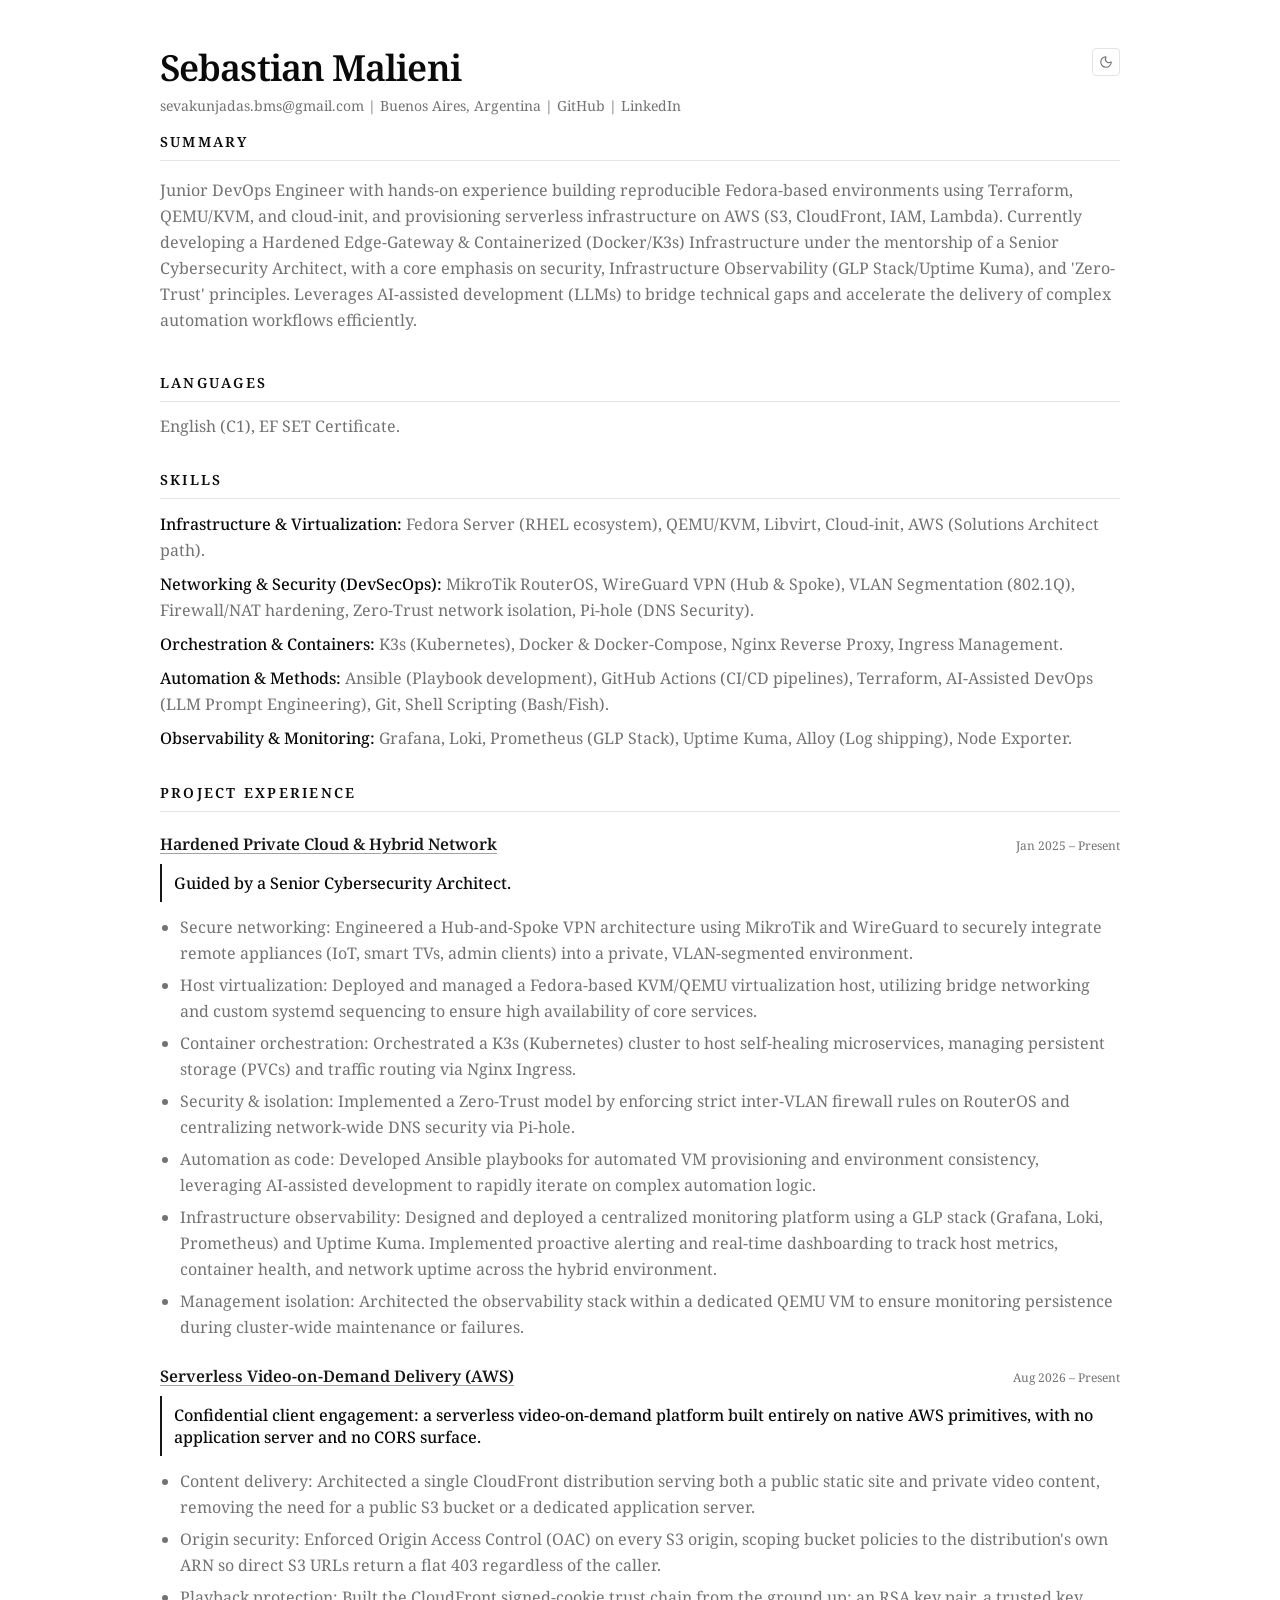
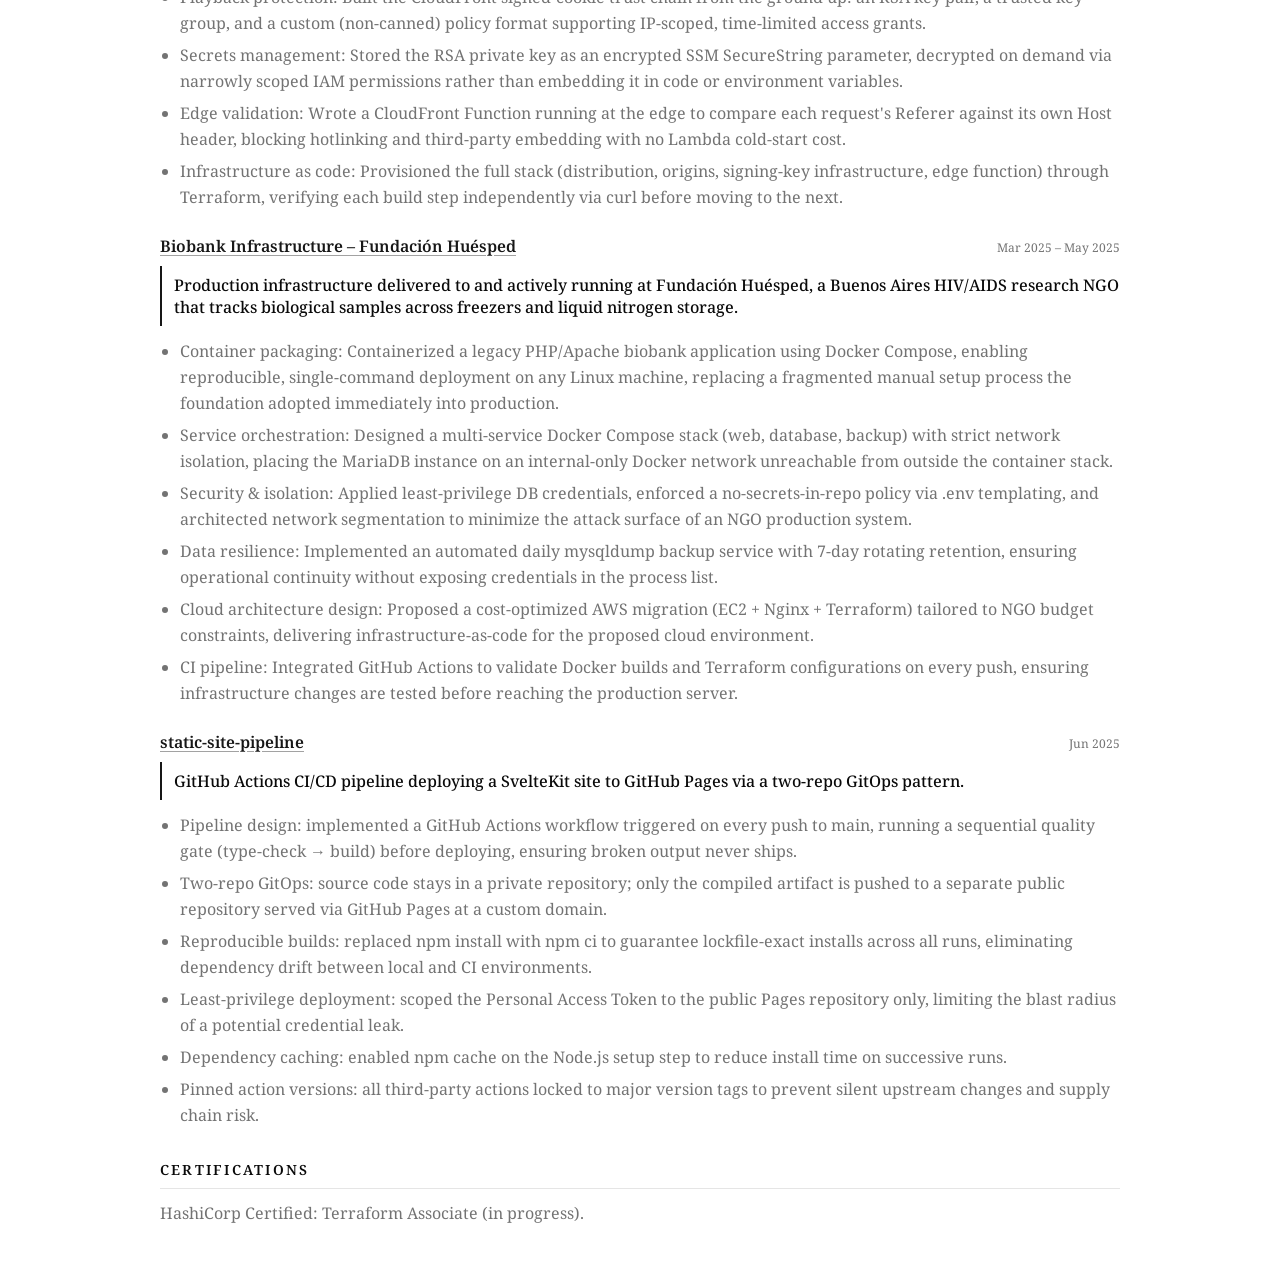
==== commit 686bee8d: "deploy: Sevamiau/sebamalieni-dev@eb681ac14ba0b906169c9938550f54224fdca0ba" ====
--- a/index.html
+++ b/index.html
@@ -7,15 +7,15 @@
 		<meta name="viewport" content="width=device-width, initial-scale=1" />
 
 		<meta name="text-scale" content="scale" />
-		<link href="./_app/immutable/entry/start.CjdhRCuY.js" rel="modulepreload">
-		<link href="./_app/immutable/chunks/OuL8-6bZ.js" rel="modulepreload">
+		<link href="./_app/immutable/entry/start.DxzMNnVI.js" rel="modulepreload">
+		<link href="./_app/immutable/chunks/BFAzDYGU.js" rel="modulepreload">
 		<link href="./_app/immutable/chunks/BVoEFMAr.js" rel="modulepreload">
-		<link href="./_app/immutable/entry/app.P6M7D6LT.js" rel="modulepreload">
+		<link href="./_app/immutable/entry/app.J181adcT.js" rel="modulepreload">
 		<link href="./_app/immutable/chunks/CHncfsjL.js" rel="modulepreload">
 		<link href="./_app/immutable/chunks/D1hYfEew.js" rel="modulepreload">
 		<link href="./_app/immutable/nodes/0.1wPkO4NM.js" rel="modulepreload">
 		<link href="./_app/immutable/chunks/DSAzhni3.js" rel="modulepreload">
-		<link href="./_app/immutable/nodes/2.BBwAN7Fw.js" rel="modulepreload">
+		<link href="./_app/immutable/nodes/2.DoH8oK0l.js" rel="modulepreload">
 		<!--12qhfyh--><link rel="icon" href="/favicon.png"/><!----><!--1uha8ag--><meta name="description" content="Sebastian Malieni Cv"/><!----><!--1funsus--><!--[-1--><!--]--> <!----><script>(function setInitialMode({ defaultMode = "system", themeColors, darkClassNames = ["dark"], lightClassNames = [], defaultTheme = "", modeStorageKey = "mode-watcher-mode", themeStorageKey = "mode-watcher-theme" }) {
 	const rootEl = document.documentElement;
 	const mode = localStorage.getItem(modeStorageKey) ?? defaultMode;
@@ -43,19 +43,19 @@
 	</head>
 
 	<body data-sveltekit-preload-data="hover">
-		<div style="display: contents"><!--[--><!--[0--><!--[--><!--[--><main class="min-h-screen bg-background text-foreground [&amp;_a]:transition-colors [&amp;_a:hover]:text-primary"><div class="mx-auto w-full max-w-5xl px-4 py-12 sm:px-8"><header class="pb-2"><div class="flex flex-col gap-4 sm:flex-row sm:items-start sm:justify-between"><div><h1 class="text-3xl font-semibold tracking-tight sm:text-4xl">Sebastian Malieni</h1> <p class="pt-2 text-xs text-muted-foreground sm:text-sm"><a class="underline-offset-2 hover:underline" href="mailto:sevakunjadas.bms@gmail.com">sevakunjadas.bms@gmail.com</a> <span aria-hidden="true">|</span> Buenos Aires, Argentina <span aria-hidden="true">|</span> <a class="underline-offset-2 hover:underline" href="https://github.com/Sevamiau/">GitHub</a> <span aria-hidden="true">|</span> <a class="underline-offset-2 hover:underline" href="https://www.linkedin.com/in/sebastian-malieni-79247239b/">LinkedIn</a></p></div> <div class="inline-flex items-center gap-2 self-start"><button type="button" class="rounded border border-border p-1.5 text-muted-foreground transition-colors hover:text-foreground" aria-label="Toggle theme" title="Toggle theme"><!--[-1--><svg xmlns="http://www.w3.org/2000/svg" width="24" height="24" viewBox="0 0 24 24" fill="none" stroke="currentColor" stroke-width="2" stroke-linecap="round" stroke-linejoin="round" aria-hidden="true" class="lucide-icon lucide lucide-moon size-3.5"><!--[--><!----><path d="M20.985 12.486a9 9 0 1 1-9.473-9.472c.405-.022.617.46.402.803a6 6 0 0 0 8.268 8.268c.344-.215.825-.004.803.401"><!----></path><!----><!--]--><!----></svg><!--]--></button></div></div> <h2 class="mt-4 border-b border-border pb-2 text-sm font-semibold uppercase tracking-[0.16em]">Summary</h2> <p class="mt-4 text-sm leading-relaxed text-muted-foreground sm:text-base">Junior DevOps Engineer with hands-on experience building reproducible Fedora-based environments using Terraform, QEMU/KVM, and cloud-init, and provisioning serverless infrastructure on AWS (S3, CloudFront, IAM, Lambda). Currently developing a Hardened Edge-Gateway &amp; Containerized (Docker/K3s) Infrastructure under the mentorship of a Senior Cybersecurity Architect, with a core emphasis on security, Infrastructure Observability (GLP Stack/Uptime Kuma), and 'Zero-Trust' principles. Leverages AI-assisted development (LLMs) to bridge technical gaps and accelerate the delivery of complex automation workflows efficiently.</p></header> <!--[-1--><!--]--> <section class="mt-8"><h2 class="border-b border-border pb-2 text-sm font-semibold uppercase tracking-[0.16em]">Languages</h2> <ul class="mt-3 space-y-1.5 text-sm text-muted-foreground sm:text-base"><li>English — C1 — <a class="underline-offset-2 hover:underline" href="https://cert.efset.org/eU11q9" target="_blank" rel="noopener noreferrer">EF SET Certificate</a>.</li></ul></section> <section class="mt-8"><h2 class="border-b border-border pb-2 text-sm font-semibold uppercase tracking-[0.16em]">Skills</h2> <div class="mt-3 space-y-2 text-sm leading-relaxed text-muted-foreground sm:text-base"><p><span class="font-medium text-foreground">Infrastructure &amp; Virtualization:</span> Fedora Server (RHEL ecosystem), QEMU/KVM, Libvirt, Cloud-init, AWS (Solutions Architect path).</p> <p><span class="font-medium text-foreground">Networking &amp; Security (DevSecOps):</span> MikroTik RouterOS, WireGuard VPN (Hub &amp; Spoke), VLAN Segmentation (802.1Q), Firewall/NAT hardening, Zero-Trust network isolation, Pi-hole (DNS Security).</p> <p><span class="font-medium text-foreground">Orchestration &amp; Containers:</span> K3s (Kubernetes), Docker &amp; Docker-Compose, Nginx Reverse Proxy, Ingress Management.</p> <p><span class="font-medium text-foreground">Automation &amp; Methods:</span> Ansible (Playbook development), GitHub Actions (CI/CD pipelines), Terraform, AI-Assisted DevOps (LLM Prompt Engineering), Git, Shell Scripting (Bash/Fish).</p> <p><span class="font-medium text-foreground">Observability &amp; Monitoring:</span> Grafana, Loki, Prometheus (GLP Stack), Uptime Kuma, Alloy (Log shipping), Node Exporter.</p></div></section> <section class="mt-8"><h2 class="border-b border-border pb-2 text-sm font-semibold uppercase tracking-[0.16em]">Project Experience</h2> <div class="mt-5 space-y-6"><!--[--><article><div class="flex items-baseline justify-between gap-4"><h3 class="text-base font-semibold"><!--[0--><a class="text-primary underline decoration-primary/40 underline-offset-[3px] transition-colors hover:text-primary/90 hover:decoration-primary" href="https://github.com/Sevamiau/infra-documentation" target="_blank" rel="noopener noreferrer">Hardened Private Cloud &amp; Hybrid Network</a><!--]--></h3> <!--[0--><span class="shrink-0 text-xs text-muted-foreground">Jan 2025 – Present</span><!--]--></div> <!--[0--><p class="mt-2 border-l-2 border-primary py-2 pl-3 text-sm font-medium leading-snug text-foreground sm:text-base">Guided by a Senior Cybersecurity Architect.</p><!--]--> <ul class="list-disc space-y-1.5 pl-5 text-sm leading-relaxed text-muted-foreground sm:text-base mt-3"><!--[--><li>Secure networking: Engineered a Hub-and-Spoke VPN architecture using MikroTik and WireGuard to securely integrate remote appliances (IoT, smart TVs, admin clients) into a private, VLAN-segmented environment.</li><li>Host virtualization: Deployed and managed a Fedora-based KVM/QEMU virtualization host, utilizing bridge networking and custom systemd sequencing to ensure high availability of core services.</li><li>Container orchestration: Orchestrated a K3s (Kubernetes) cluster to host self-healing microservices, managing persistent storage (PVCs) and traffic routing via Nginx Ingress.</li><li>Security &amp; isolation: Implemented a Zero-Trust model by enforcing strict inter-VLAN firewall rules on RouterOS and centralizing network-wide DNS security via Pi-hole.</li><li>Automation as code: Developed Ansible playbooks for automated VM provisioning and environment consistency, leveraging AI-assisted development to rapidly iterate on complex automation logic.</li><li>Infrastructure observability: Designed and deployed a centralized monitoring platform using a GLP stack (Grafana, Loki, Prometheus) and Uptime Kuma. Implemented proactive alerting and real-time dashboarding to track host metrics, container health, and network uptime across the hybrid environment.</li><li>Management isolation: Architected the observability stack within a dedicated QEMU VM to ensure monitoring persistence during cluster-wide maintenance or failures.</li><!--]--></ul></article><article><div class="flex items-baseline justify-between gap-4"><h3 class="text-base font-semibold"><!--[0--><a class="text-primary underline decoration-primary/40 underline-offset-[3px] transition-colors hover:text-primary/90 hover:decoration-primary" href="https://github.com/Sevamiau/serverless-vod/" target="_blank" rel="noopener noreferrer">Serverless Video-on-Demand Delivery (AWS)</a><!--]--></h3> <!--[0--><span class="shrink-0 text-xs text-muted-foreground">Aug 2026 – Present</span><!--]--></div> <!--[0--><p class="mt-2 border-l-2 border-primary py-2 pl-3 text-sm font-medium leading-snug text-foreground sm:text-base">Confidential client engagement — a serverless video-on-demand platform built entirely on native AWS primitives, with no application server and no CORS surface.</p><!--]--> <ul class="list-disc space-y-1.5 pl-5 text-sm leading-relaxed text-muted-foreground sm:text-base mt-3"><!--[--><li>Content delivery: Architected a single CloudFront distribution serving both a public static site and private video content, removing the need for a public S3 bucket or a dedicated application server.</li><li>Origin security: Enforced Origin Access Control (OAC) on every S3 origin, scoping bucket policies to the distribution's own ARN so direct S3 URLs return a flat 403 regardless of the caller.</li><li>Playback protection: Built the CloudFront signed-cookie trust chain from the ground up — an RSA key pair, a trusted key group, and a custom (non-canned) policy format supporting IP-scoped, time-limited access grants.</li><li>Secrets management: Stored the RSA private key as an encrypted SSM SecureString parameter, decrypted on demand via narrowly scoped IAM permissions rather than embedding it in code or environment variables.</li><li>Edge validation: Wrote a CloudFront Function running at the edge to compare each request's Referer against its own Host header, blocking hotlinking and third-party embedding with no Lambda cold-start cost.</li><li>Infrastructure as code: Provisioned the full stack — distribution, origins, signing-key infrastructure, edge function — through Terraform, verifying each build step independently via curl before moving to the next.</li><!--]--></ul></article><article><div class="flex items-baseline justify-between gap-4"><h3 class="text-base font-semibold"><!--[0--><a class="text-primary underline decoration-primary/40 underline-offset-[3px] transition-colors hover:text-primary/90 hover:decoration-primary" href="https://github.com/Sevamiau/biobank-infra" target="_blank" rel="noopener noreferrer">Biobank Infrastructure – Fundación Huésped</a><!--]--></h3> <!--[0--><span class="shrink-0 text-xs text-muted-foreground">Mar 2025 – May 2025</span><!--]--></div> <!--[0--><p class="mt-2 border-l-2 border-primary py-2 pl-3 text-sm font-medium leading-snug text-foreground sm:text-base">Production infrastructure delivered to and actively running at Fundación Huésped — a Buenos Aires HIV/AIDS research NGO that tracks biological samples across freezers and liquid nitrogen storage.</p><!--]--> <ul class="list-disc space-y-1.5 pl-5 text-sm leading-relaxed text-muted-foreground sm:text-base mt-3"><!--[--><li>Container packaging: Containerized a legacy PHP/Apache biobank application using Docker Compose, enabling reproducible, single-command deployment on any Linux machine — replacing a fragmented manual setup process the foundation adopted immediately into production.</li><li>Service orchestration: Designed a multi-service Docker Compose stack (web, database, backup) with strict network isolation, placing the MariaDB instance on an internal-only Docker network unreachable from outside the container stack.</li><li>Security &amp; isolation: Applied least-privilege DB credentials, enforced a no-secrets-in-repo policy via .env templating, and architected network segmentation to minimize the attack surface of an NGO production system.</li><li>Data resilience: Implemented an automated daily mysqldump backup service with 7-day rotating retention, ensuring operational continuity without exposing credentials in the process list.</li><li>Cloud architecture design: Proposed a cost-optimized AWS migration (EC2 + Nginx + Terraform) tailored to NGO budget constraints, delivering infrastructure-as-code for the proposed cloud environment.</li><li>CI pipeline: Integrated GitHub Actions to validate Docker builds and Terraform configurations on every push, ensuring infrastructure changes are tested before reaching the production server.</li><!--]--></ul></article><article><div class="flex items-baseline justify-between gap-4"><h3 class="text-base font-semibold"><!--[0--><a class="text-primary underline decoration-primary/40 underline-offset-[3px] transition-colors hover:text-primary/90 hover:decoration-primary" href="https://github.com/Sevamiau/static-site-pipeline" target="_blank" rel="noopener noreferrer">static-site-pipeline</a><!--]--></h3> <!--[0--><span class="shrink-0 text-xs text-muted-foreground">Jun 2025</span><!--]--></div> <!--[0--><p class="mt-2 border-l-2 border-primary py-2 pl-3 text-sm font-medium leading-snug text-foreground sm:text-base">GitHub Actions CI/CD pipeline deploying a SvelteKit site to GitHub Pages via a two-repo GitOps pattern.</p><!--]--> <ul class="list-disc space-y-1.5 pl-5 text-sm leading-relaxed text-muted-foreground sm:text-base mt-3"><!--[--><li>Pipeline design: implemented a GitHub Actions workflow triggered on every push to main, running a sequential quality gate (type-check → build) before deploying — ensuring broken output never ships.</li><li>Two-repo GitOps: source code stays in a private repository; only the compiled artifact is pushed to a separate public repository served via GitHub Pages at a custom domain.</li><li>Reproducible builds: replaced npm install with npm ci to guarantee lockfile-exact installs across all runs, eliminating dependency drift between local and CI environments.</li><li>Least-privilege deployment: scoped the Personal Access Token to the public Pages repository only, limiting the blast radius of a potential credential leak.</li><li>Dependency caching: enabled npm cache on the Node.js setup step to reduce install time on successive runs.</li><li>Pinned action versions: all third-party actions locked to major version tags to prevent silent upstream changes and supply chain risk.</li><!--]--></ul></article><!--]--></div></section> <section class="mt-8"><h2 class="border-b border-border pb-2 text-sm font-semibold uppercase tracking-[0.16em]">Certifications</h2> <ul class="mt-3 space-y-1.5 text-sm text-muted-foreground sm:text-base"><li>HashiCorp Certified: Terraform Associate (in progress).</li></ul></section></div></main><!--]--><!----> <!--[-1--><!--]--><!----><!--]--><!--]--> <!--[-1--><!--]--><!--]-->
+		<div style="display: contents"><!--[--><!--[0--><!--[--><!--[--><main class="min-h-screen bg-background text-foreground [&amp;_a]:transition-colors [&amp;_a:hover]:text-primary"><div class="mx-auto w-full max-w-5xl px-4 py-12 sm:px-8"><header class="pb-2"><div class="flex flex-col gap-4 sm:flex-row sm:items-start sm:justify-between"><div><h1 class="text-3xl font-semibold tracking-tight sm:text-4xl">Sebastian Malieni</h1> <p class="pt-2 text-xs text-muted-foreground sm:text-sm"><a class="underline-offset-2 hover:underline" href="mailto:sevakunjadas.bms@gmail.com">sevakunjadas.bms@gmail.com</a> <span aria-hidden="true">|</span> Buenos Aires, Argentina <span aria-hidden="true">|</span> <a class="underline-offset-2 hover:underline" href="https://github.com/Sevamiau/">GitHub</a> <span aria-hidden="true">|</span> <a class="underline-offset-2 hover:underline" href="https://www.linkedin.com/in/sebastian-malieni-79247239b/">LinkedIn</a></p></div> <div class="inline-flex items-center gap-2 self-start"><button type="button" class="rounded border border-border p-1.5 text-muted-foreground transition-colors hover:text-foreground" aria-label="Toggle theme" title="Toggle theme"><!--[-1--><svg xmlns="http://www.w3.org/2000/svg" width="24" height="24" viewBox="0 0 24 24" fill="none" stroke="currentColor" stroke-width="2" stroke-linecap="round" stroke-linejoin="round" aria-hidden="true" class="lucide-icon lucide lucide-moon size-3.5"><!--[--><!----><path d="M20.985 12.486a9 9 0 1 1-9.473-9.472c.405-.022.617.46.402.803a6 6 0 0 0 8.268 8.268c.344-.215.825-.004.803.401"><!----></path><!----><!--]--><!----></svg><!--]--></button></div></div> <h2 class="mt-4 border-b border-border pb-2 text-sm font-semibold uppercase tracking-[0.16em]">Summary</h2> <p class="mt-4 text-sm leading-relaxed text-muted-foreground sm:text-base">Junior DevOps Engineer with hands-on experience building reproducible Fedora-based environments using Terraform, QEMU/KVM, and cloud-init, and provisioning serverless infrastructure on AWS (S3, CloudFront, IAM, Lambda). Currently developing a Hardened Edge-Gateway &amp; Containerized (Docker/K3s) Infrastructure under the mentorship of a Senior Cybersecurity Architect, with a core emphasis on security, Infrastructure Observability (GLP Stack/Uptime Kuma), and 'Zero-Trust' principles. Leverages AI-assisted development (LLMs) to bridge technical gaps and accelerate the delivery of complex automation workflows efficiently.</p></header> <!--[-1--><!--]--> <section class="mt-8"><h2 class="border-b border-border pb-2 text-sm font-semibold uppercase tracking-[0.16em]">Languages</h2> <ul class="mt-3 space-y-1.5 text-sm text-muted-foreground sm:text-base"><li>English (C1), <a class="underline-offset-2 hover:underline" href="https://cert.efset.org/eU11q9" target="_blank" rel="noopener noreferrer">EF SET Certificate</a>.</li></ul></section> <section class="mt-8"><h2 class="border-b border-border pb-2 text-sm font-semibold uppercase tracking-[0.16em]">Skills</h2> <div class="mt-3 space-y-2 text-sm leading-relaxed text-muted-foreground sm:text-base"><p><span class="font-medium text-foreground">Infrastructure &amp; Virtualization:</span> Fedora Server (RHEL ecosystem), QEMU/KVM, Libvirt, Cloud-init, AWS (Solutions Architect path).</p> <p><span class="font-medium text-foreground">Networking &amp; Security (DevSecOps):</span> MikroTik RouterOS, WireGuard VPN (Hub &amp; Spoke), VLAN Segmentation (802.1Q), Firewall/NAT hardening, Zero-Trust network isolation, Pi-hole (DNS Security).</p> <p><span class="font-medium text-foreground">Orchestration &amp; Containers:</span> K3s (Kubernetes), Docker &amp; Docker-Compose, Nginx Reverse Proxy, Ingress Management.</p> <p><span class="font-medium text-foreground">Automation &amp; Methods:</span> Ansible (Playbook development), GitHub Actions (CI/CD pipelines), Terraform, AI-Assisted DevOps (LLM Prompt Engineering), Git, Shell Scripting (Bash/Fish).</p> <p><span class="font-medium text-foreground">Observability &amp; Monitoring:</span> Grafana, Loki, Prometheus (GLP Stack), Uptime Kuma, Alloy (Log shipping), Node Exporter.</p></div></section> <section class="mt-8"><h2 class="border-b border-border pb-2 text-sm font-semibold uppercase tracking-[0.16em]">Project Experience</h2> <div class="mt-5 space-y-6"><!--[--><article><div class="flex items-baseline justify-between gap-4"><h3 class="text-base font-semibold"><!--[0--><a class="text-primary underline decoration-primary/40 underline-offset-[3px] transition-colors hover:text-primary/90 hover:decoration-primary" href="https://github.com/Sevamiau/infra-documentation" target="_blank" rel="noopener noreferrer">Hardened Private Cloud &amp; Hybrid Network</a><!--]--></h3> <!--[0--><span class="shrink-0 text-xs text-muted-foreground">Jan 2025 – Present</span><!--]--></div> <!--[0--><p class="mt-2 border-l-2 border-primary py-2 pl-3 text-sm font-medium leading-snug text-foreground sm:text-base">Guided by a Senior Cybersecurity Architect.</p><!--]--> <ul class="list-disc space-y-1.5 pl-5 text-sm leading-relaxed text-muted-foreground sm:text-base mt-3"><!--[--><li>Secure networking: Engineered a Hub-and-Spoke VPN architecture using MikroTik and WireGuard to securely integrate remote appliances (IoT, smart TVs, admin clients) into a private, VLAN-segmented environment.</li><li>Host virtualization: Deployed and managed a Fedora-based KVM/QEMU virtualization host, utilizing bridge networking and custom systemd sequencing to ensure high availability of core services.</li><li>Container orchestration: Orchestrated a K3s (Kubernetes) cluster to host self-healing microservices, managing persistent storage (PVCs) and traffic routing via Nginx Ingress.</li><li>Security &amp; isolation: Implemented a Zero-Trust model by enforcing strict inter-VLAN firewall rules on RouterOS and centralizing network-wide DNS security via Pi-hole.</li><li>Automation as code: Developed Ansible playbooks for automated VM provisioning and environment consistency, leveraging AI-assisted development to rapidly iterate on complex automation logic.</li><li>Infrastructure observability: Designed and deployed a centralized monitoring platform using a GLP stack (Grafana, Loki, Prometheus) and Uptime Kuma. Implemented proactive alerting and real-time dashboarding to track host metrics, container health, and network uptime across the hybrid environment.</li><li>Management isolation: Architected the observability stack within a dedicated QEMU VM to ensure monitoring persistence during cluster-wide maintenance or failures.</li><!--]--></ul></article><article><div class="flex items-baseline justify-between gap-4"><h3 class="text-base font-semibold"><!--[0--><a class="text-primary underline decoration-primary/40 underline-offset-[3px] transition-colors hover:text-primary/90 hover:decoration-primary" href="https://github.com/Sevamiau/serverless-vod/" target="_blank" rel="noopener noreferrer">Serverless Video-on-Demand Delivery (AWS)</a><!--]--></h3> <!--[0--><span class="shrink-0 text-xs text-muted-foreground">Aug 2026 – Present</span><!--]--></div> <!--[0--><p class="mt-2 border-l-2 border-primary py-2 pl-3 text-sm font-medium leading-snug text-foreground sm:text-base">Confidential client engagement: a serverless video-on-demand platform built entirely on native AWS primitives, with no application server and no CORS surface.</p><!--]--> <ul class="list-disc space-y-1.5 pl-5 text-sm leading-relaxed text-muted-foreground sm:text-base mt-3"><!--[--><li>Content delivery: Architected a single CloudFront distribution serving both a public static site and private video content, removing the need for a public S3 bucket or a dedicated application server.</li><li>Origin security: Enforced Origin Access Control (OAC) on every S3 origin, scoping bucket policies to the distribution's own ARN so direct S3 URLs return a flat 403 regardless of the caller.</li><li>Playback protection: Built the CloudFront signed-cookie trust chain from the ground up: an RSA key pair, a trusted key group, and a custom (non-canned) policy format supporting IP-scoped, time-limited access grants.</li><li>Secrets management: Stored the RSA private key as an encrypted SSM SecureString parameter, decrypted on demand via narrowly scoped IAM permissions rather than embedding it in code or environment variables.</li><li>Edge validation: Wrote a CloudFront Function running at the edge to compare each request's Referer against its own Host header, blocking hotlinking and third-party embedding with no Lambda cold-start cost.</li><li>Infrastructure as code: Provisioned the full stack (distribution, origins, signing-key infrastructure, edge function) through Terraform, verifying each build step independently via curl before moving to the next.</li><!--]--></ul></article><article><div class="flex items-baseline justify-between gap-4"><h3 class="text-base font-semibold"><!--[0--><a class="text-primary underline decoration-primary/40 underline-offset-[3px] transition-colors hover:text-primary/90 hover:decoration-primary" href="https://github.com/Sevamiau/biobank-infra" target="_blank" rel="noopener noreferrer">Biobank Infrastructure – Fundación Huésped</a><!--]--></h3> <!--[0--><span class="shrink-0 text-xs text-muted-foreground">Mar 2025 – May 2025</span><!--]--></div> <!--[0--><p class="mt-2 border-l-2 border-primary py-2 pl-3 text-sm font-medium leading-snug text-foreground sm:text-base">Production infrastructure delivered to and actively running at Fundación Huésped, a Buenos Aires HIV/AIDS research NGO that tracks biological samples across freezers and liquid nitrogen storage.</p><!--]--> <ul class="list-disc space-y-1.5 pl-5 text-sm leading-relaxed text-muted-foreground sm:text-base mt-3"><!--[--><li>Container packaging: Containerized a legacy PHP/Apache biobank application using Docker Compose, enabling reproducible, single-command deployment on any Linux machine, replacing a fragmented manual setup process the foundation adopted immediately into production.</li><li>Service orchestration: Designed a multi-service Docker Compose stack (web, database, backup) with strict network isolation, placing the MariaDB instance on an internal-only Docker network unreachable from outside the container stack.</li><li>Security &amp; isolation: Applied least-privilege DB credentials, enforced a no-secrets-in-repo policy via .env templating, and architected network segmentation to minimize the attack surface of an NGO production system.</li><li>Data resilience: Implemented an automated daily mysqldump backup service with 7-day rotating retention, ensuring operational continuity without exposing credentials in the process list.</li><li>Cloud architecture design: Proposed a cost-optimized AWS migration (EC2 + Nginx + Terraform) tailored to NGO budget constraints, delivering infrastructure-as-code for the proposed cloud environment.</li><li>CI pipeline: Integrated GitHub Actions to validate Docker builds and Terraform configurations on every push, ensuring infrastructure changes are tested before reaching the production server.</li><!--]--></ul></article><article><div class="flex items-baseline justify-between gap-4"><h3 class="text-base font-semibold"><!--[0--><a class="text-primary underline decoration-primary/40 underline-offset-[3px] transition-colors hover:text-primary/90 hover:decoration-primary" href="https://github.com/Sevamiau/static-site-pipeline" target="_blank" rel="noopener noreferrer">static-site-pipeline</a><!--]--></h3> <!--[0--><span class="shrink-0 text-xs text-muted-foreground">Jun 2025</span><!--]--></div> <!--[0--><p class="mt-2 border-l-2 border-primary py-2 pl-3 text-sm font-medium leading-snug text-foreground sm:text-base">GitHub Actions CI/CD pipeline deploying a SvelteKit site to GitHub Pages via a two-repo GitOps pattern.</p><!--]--> <ul class="list-disc space-y-1.5 pl-5 text-sm leading-relaxed text-muted-foreground sm:text-base mt-3"><!--[--><li>Pipeline design: implemented a GitHub Actions workflow triggered on every push to main, running a sequential quality gate (type-check → build) before deploying, ensuring broken output never ships.</li><li>Two-repo GitOps: source code stays in a private repository; only the compiled artifact is pushed to a separate public repository served via GitHub Pages at a custom domain.</li><li>Reproducible builds: replaced npm install with npm ci to guarantee lockfile-exact installs across all runs, eliminating dependency drift between local and CI environments.</li><li>Least-privilege deployment: scoped the Personal Access Token to the public Pages repository only, limiting the blast radius of a potential credential leak.</li><li>Dependency caching: enabled npm cache on the Node.js setup step to reduce install time on successive runs.</li><li>Pinned action versions: all third-party actions locked to major version tags to prevent silent upstream changes and supply chain risk.</li><!--]--></ul></article><!--]--></div></section> <section class="mt-8"><h2 class="border-b border-border pb-2 text-sm font-semibold uppercase tracking-[0.16em]">Certifications</h2> <ul class="mt-3 space-y-1.5 text-sm text-muted-foreground sm:text-base"><li>HashiCorp Certified: Terraform Associate (in progress).</li></ul></section></div></main><!--]--><!----> <!--[-1--><!--]--><!----><!--]--><!--]--> <!--[-1--><!--]--><!--]-->
 			
 			<script>
 				{
-					__sveltekit_116e8k8 = {
+					__sveltekit_ilwp0w = {
 						base: new URL(".", location).pathname.slice(0, -1)
 					};
 
 					const element = document.currentScript.parentElement;
 
 					Promise.all([
-						import("./_app/immutable/entry/start.CjdhRCuY.js"),
-						import("./_app/immutable/entry/app.P6M7D6LT.js")
+						import("./_app/immutable/entry/start.DxzMNnVI.js"),
+						import("./_app/immutable/entry/app.J181adcT.js")
 					]).then(([kit, app]) => {
 						kit.start(app, element, {
 							node_ids: [0, 2],
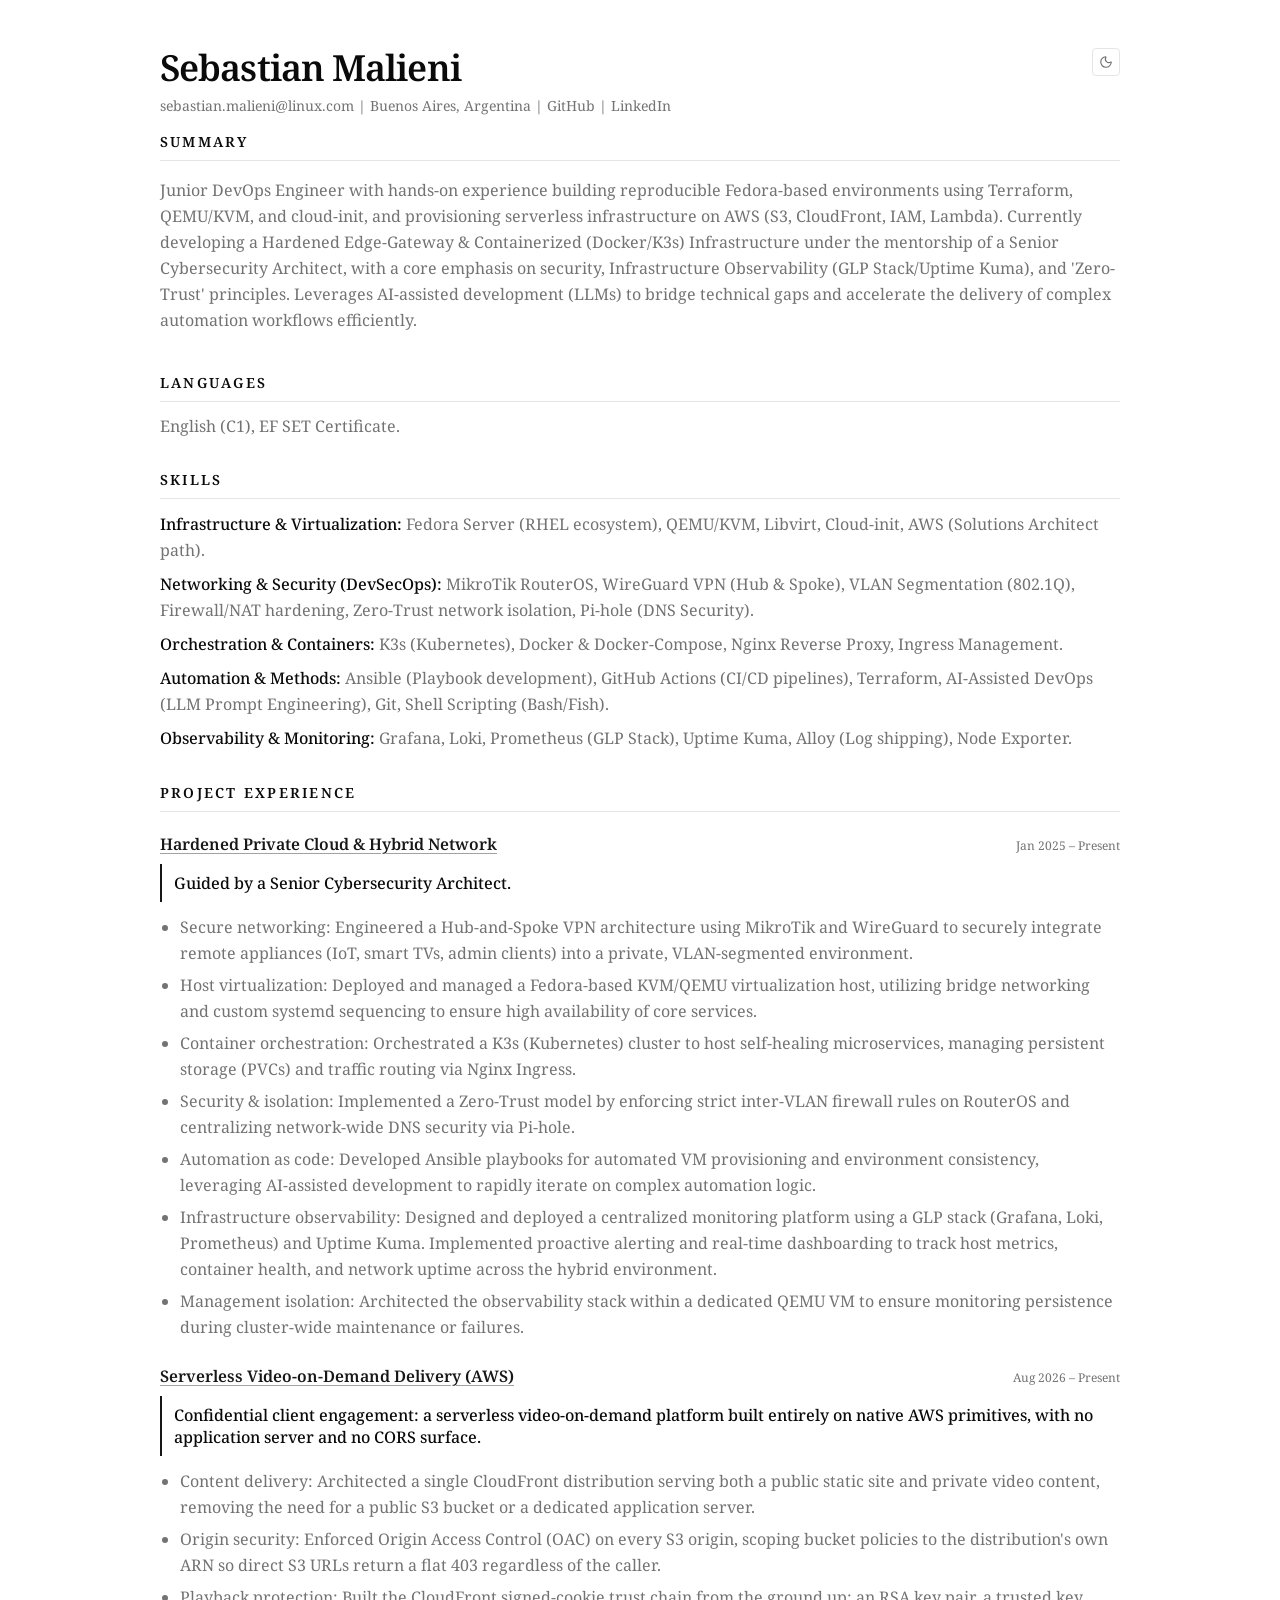
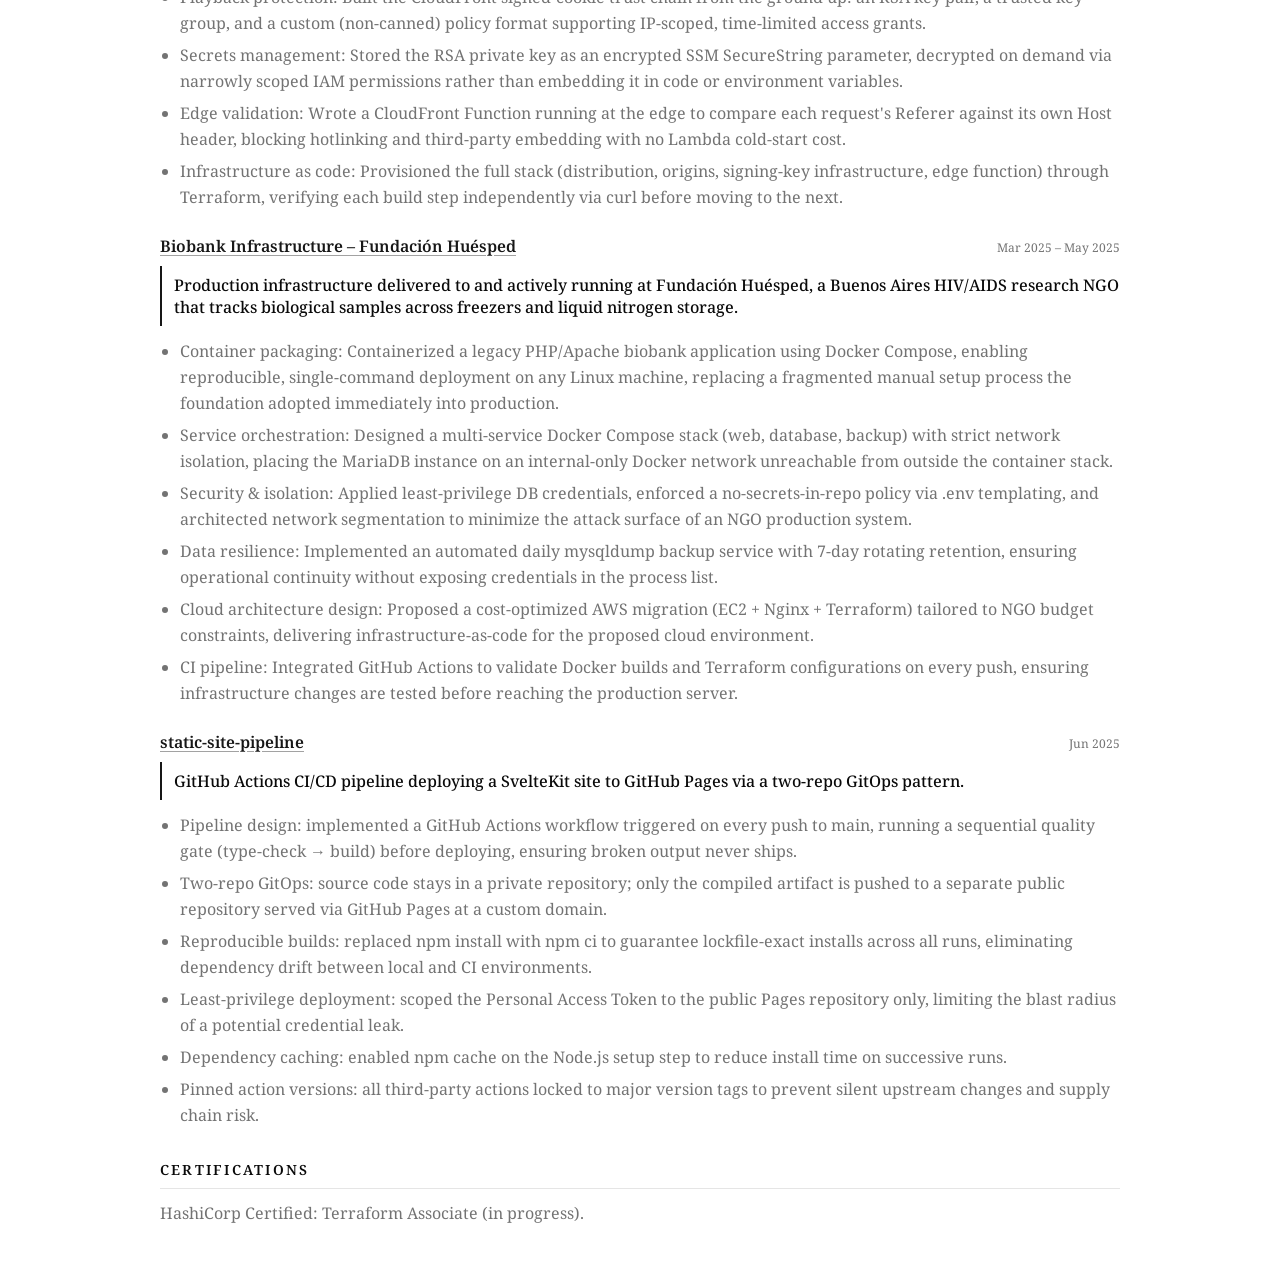
==== commit 9354856a: "deploy: Sevamiau/sebamalieni-dev@4419e2c85e01449f1e95eb2ef127c1ce3b61268d" ====
--- a/index.html
+++ b/index.html
@@ -7,15 +7,15 @@
 		<meta name="viewport" content="width=device-width, initial-scale=1" />
 
 		<meta name="text-scale" content="scale" />
-		<link href="./_app/immutable/entry/start.DxzMNnVI.js" rel="modulepreload">
-		<link href="./_app/immutable/chunks/BFAzDYGU.js" rel="modulepreload">
+		<link href="./_app/immutable/entry/start.BI8nW95R.js" rel="modulepreload">
+		<link href="./_app/immutable/chunks/DPFwl1JT.js" rel="modulepreload">
 		<link href="./_app/immutable/chunks/BVoEFMAr.js" rel="modulepreload">
-		<link href="./_app/immutable/entry/app.J181adcT.js" rel="modulepreload">
+		<link href="./_app/immutable/entry/app.CtC869kq.js" rel="modulepreload">
 		<link href="./_app/immutable/chunks/CHncfsjL.js" rel="modulepreload">
 		<link href="./_app/immutable/chunks/D1hYfEew.js" rel="modulepreload">
 		<link href="./_app/immutable/nodes/0.1wPkO4NM.js" rel="modulepreload">
 		<link href="./_app/immutable/chunks/DSAzhni3.js" rel="modulepreload">
-		<link href="./_app/immutable/nodes/2.DoH8oK0l.js" rel="modulepreload">
+		<link href="./_app/immutable/nodes/2.Xwhir1d1.js" rel="modulepreload">
 		<!--12qhfyh--><link rel="icon" href="/favicon.png"/><!----><!--1uha8ag--><meta name="description" content="Sebastian Malieni Cv"/><!----><!--1funsus--><!--[-1--><!--]--> <!----><script>(function setInitialMode({ defaultMode = "system", themeColors, darkClassNames = ["dark"], lightClassNames = [], defaultTheme = "", modeStorageKey = "mode-watcher-mode", themeStorageKey = "mode-watcher-theme" }) {
 	const rootEl = document.documentElement;
 	const mode = localStorage.getItem(modeStorageKey) ?? defaultMode;
@@ -43,19 +43,19 @@
 	</head>
 
 	<body data-sveltekit-preload-data="hover">
-		<div style="display: contents"><!--[--><!--[0--><!--[--><!--[--><main class="min-h-screen bg-background text-foreground [&amp;_a]:transition-colors [&amp;_a:hover]:text-primary"><div class="mx-auto w-full max-w-5xl px-4 py-12 sm:px-8"><header class="pb-2"><div class="flex flex-col gap-4 sm:flex-row sm:items-start sm:justify-between"><div><h1 class="text-3xl font-semibold tracking-tight sm:text-4xl">Sebastian Malieni</h1> <p class="pt-2 text-xs text-muted-foreground sm:text-sm"><a class="underline-offset-2 hover:underline" href="mailto:sevakunjadas.bms@gmail.com">sevakunjadas.bms@gmail.com</a> <span aria-hidden="true">|</span> Buenos Aires, Argentina <span aria-hidden="true">|</span> <a class="underline-offset-2 hover:underline" href="https://github.com/Sevamiau/">GitHub</a> <span aria-hidden="true">|</span> <a class="underline-offset-2 hover:underline" href="https://www.linkedin.com/in/sebastian-malieni-79247239b/">LinkedIn</a></p></div> <div class="inline-flex items-center gap-2 self-start"><button type="button" class="rounded border border-border p-1.5 text-muted-foreground transition-colors hover:text-foreground" aria-label="Toggle theme" title="Toggle theme"><!--[-1--><svg xmlns="http://www.w3.org/2000/svg" width="24" height="24" viewBox="0 0 24 24" fill="none" stroke="currentColor" stroke-width="2" stroke-linecap="round" stroke-linejoin="round" aria-hidden="true" class="lucide-icon lucide lucide-moon size-3.5"><!--[--><!----><path d="M20.985 12.486a9 9 0 1 1-9.473-9.472c.405-.022.617.46.402.803a6 6 0 0 0 8.268 8.268c.344-.215.825-.004.803.401"><!----></path><!----><!--]--><!----></svg><!--]--></button></div></div> <h2 class="mt-4 border-b border-border pb-2 text-sm font-semibold uppercase tracking-[0.16em]">Summary</h2> <p class="mt-4 text-sm leading-relaxed text-muted-foreground sm:text-base">Junior DevOps Engineer with hands-on experience building reproducible Fedora-based environments using Terraform, QEMU/KVM, and cloud-init, and provisioning serverless infrastructure on AWS (S3, CloudFront, IAM, Lambda). Currently developing a Hardened Edge-Gateway &amp; Containerized (Docker/K3s) Infrastructure under the mentorship of a Senior Cybersecurity Architect, with a core emphasis on security, Infrastructure Observability (GLP Stack/Uptime Kuma), and 'Zero-Trust' principles. Leverages AI-assisted development (LLMs) to bridge technical gaps and accelerate the delivery of complex automation workflows efficiently.</p></header> <!--[-1--><!--]--> <section class="mt-8"><h2 class="border-b border-border pb-2 text-sm font-semibold uppercase tracking-[0.16em]">Languages</h2> <ul class="mt-3 space-y-1.5 text-sm text-muted-foreground sm:text-base"><li>English (C1), <a class="underline-offset-2 hover:underline" href="https://cert.efset.org/eU11q9" target="_blank" rel="noopener noreferrer">EF SET Certificate</a>.</li></ul></section> <section class="mt-8"><h2 class="border-b border-border pb-2 text-sm font-semibold uppercase tracking-[0.16em]">Skills</h2> <div class="mt-3 space-y-2 text-sm leading-relaxed text-muted-foreground sm:text-base"><p><span class="font-medium text-foreground">Infrastructure &amp; Virtualization:</span> Fedora Server (RHEL ecosystem), QEMU/KVM, Libvirt, Cloud-init, AWS (Solutions Architect path).</p> <p><span class="font-medium text-foreground">Networking &amp; Security (DevSecOps):</span> MikroTik RouterOS, WireGuard VPN (Hub &amp; Spoke), VLAN Segmentation (802.1Q), Firewall/NAT hardening, Zero-Trust network isolation, Pi-hole (DNS Security).</p> <p><span class="font-medium text-foreground">Orchestration &amp; Containers:</span> K3s (Kubernetes), Docker &amp; Docker-Compose, Nginx Reverse Proxy, Ingress Management.</p> <p><span class="font-medium text-foreground">Automation &amp; Methods:</span> Ansible (Playbook development), GitHub Actions (CI/CD pipelines), Terraform, AI-Assisted DevOps (LLM Prompt Engineering), Git, Shell Scripting (Bash/Fish).</p> <p><span class="font-medium text-foreground">Observability &amp; Monitoring:</span> Grafana, Loki, Prometheus (GLP Stack), Uptime Kuma, Alloy (Log shipping), Node Exporter.</p></div></section> <section class="mt-8"><h2 class="border-b border-border pb-2 text-sm font-semibold uppercase tracking-[0.16em]">Project Experience</h2> <div class="mt-5 space-y-6"><!--[--><article><div class="flex items-baseline justify-between gap-4"><h3 class="text-base font-semibold"><!--[0--><a class="text-primary underline decoration-primary/40 underline-offset-[3px] transition-colors hover:text-primary/90 hover:decoration-primary" href="https://github.com/Sevamiau/infra-documentation" target="_blank" rel="noopener noreferrer">Hardened Private Cloud &amp; Hybrid Network</a><!--]--></h3> <!--[0--><span class="shrink-0 text-xs text-muted-foreground">Jan 2025 – Present</span><!--]--></div> <!--[0--><p class="mt-2 border-l-2 border-primary py-2 pl-3 text-sm font-medium leading-snug text-foreground sm:text-base">Guided by a Senior Cybersecurity Architect.</p><!--]--> <ul class="list-disc space-y-1.5 pl-5 text-sm leading-relaxed text-muted-foreground sm:text-base mt-3"><!--[--><li>Secure networking: Engineered a Hub-and-Spoke VPN architecture using MikroTik and WireGuard to securely integrate remote appliances (IoT, smart TVs, admin clients) into a private, VLAN-segmented environment.</li><li>Host virtualization: Deployed and managed a Fedora-based KVM/QEMU virtualization host, utilizing bridge networking and custom systemd sequencing to ensure high availability of core services.</li><li>Container orchestration: Orchestrated a K3s (Kubernetes) cluster to host self-healing microservices, managing persistent storage (PVCs) and traffic routing via Nginx Ingress.</li><li>Security &amp; isolation: Implemented a Zero-Trust model by enforcing strict inter-VLAN firewall rules on RouterOS and centralizing network-wide DNS security via Pi-hole.</li><li>Automation as code: Developed Ansible playbooks for automated VM provisioning and environment consistency, leveraging AI-assisted development to rapidly iterate on complex automation logic.</li><li>Infrastructure observability: Designed and deployed a centralized monitoring platform using a GLP stack (Grafana, Loki, Prometheus) and Uptime Kuma. Implemented proactive alerting and real-time dashboarding to track host metrics, container health, and network uptime across the hybrid environment.</li><li>Management isolation: Architected the observability stack within a dedicated QEMU VM to ensure monitoring persistence during cluster-wide maintenance or failures.</li><!--]--></ul></article><article><div class="flex items-baseline justify-between gap-4"><h3 class="text-base font-semibold"><!--[0--><a class="text-primary underline decoration-primary/40 underline-offset-[3px] transition-colors hover:text-primary/90 hover:decoration-primary" href="https://github.com/Sevamiau/serverless-vod/" target="_blank" rel="noopener noreferrer">Serverless Video-on-Demand Delivery (AWS)</a><!--]--></h3> <!--[0--><span class="shrink-0 text-xs text-muted-foreground">Aug 2026 – Present</span><!--]--></div> <!--[0--><p class="mt-2 border-l-2 border-primary py-2 pl-3 text-sm font-medium leading-snug text-foreground sm:text-base">Confidential client engagement: a serverless video-on-demand platform built entirely on native AWS primitives, with no application server and no CORS surface.</p><!--]--> <ul class="list-disc space-y-1.5 pl-5 text-sm leading-relaxed text-muted-foreground sm:text-base mt-3"><!--[--><li>Content delivery: Architected a single CloudFront distribution serving both a public static site and private video content, removing the need for a public S3 bucket or a dedicated application server.</li><li>Origin security: Enforced Origin Access Control (OAC) on every S3 origin, scoping bucket policies to the distribution's own ARN so direct S3 URLs return a flat 403 regardless of the caller.</li><li>Playback protection: Built the CloudFront signed-cookie trust chain from the ground up: an RSA key pair, a trusted key group, and a custom (non-canned) policy format supporting IP-scoped, time-limited access grants.</li><li>Secrets management: Stored the RSA private key as an encrypted SSM SecureString parameter, decrypted on demand via narrowly scoped IAM permissions rather than embedding it in code or environment variables.</li><li>Edge validation: Wrote a CloudFront Function running at the edge to compare each request's Referer against its own Host header, blocking hotlinking and third-party embedding with no Lambda cold-start cost.</li><li>Infrastructure as code: Provisioned the full stack (distribution, origins, signing-key infrastructure, edge function) through Terraform, verifying each build step independently via curl before moving to the next.</li><!--]--></ul></article><article><div class="flex items-baseline justify-between gap-4"><h3 class="text-base font-semibold"><!--[0--><a class="text-primary underline decoration-primary/40 underline-offset-[3px] transition-colors hover:text-primary/90 hover:decoration-primary" href="https://github.com/Sevamiau/biobank-infra" target="_blank" rel="noopener noreferrer">Biobank Infrastructure – Fundación Huésped</a><!--]--></h3> <!--[0--><span class="shrink-0 text-xs text-muted-foreground">Mar 2025 – May 2025</span><!--]--></div> <!--[0--><p class="mt-2 border-l-2 border-primary py-2 pl-3 text-sm font-medium leading-snug text-foreground sm:text-base">Production infrastructure delivered to and actively running at Fundación Huésped, a Buenos Aires HIV/AIDS research NGO that tracks biological samples across freezers and liquid nitrogen storage.</p><!--]--> <ul class="list-disc space-y-1.5 pl-5 text-sm leading-relaxed text-muted-foreground sm:text-base mt-3"><!--[--><li>Container packaging: Containerized a legacy PHP/Apache biobank application using Docker Compose, enabling reproducible, single-command deployment on any Linux machine, replacing a fragmented manual setup process the foundation adopted immediately into production.</li><li>Service orchestration: Designed a multi-service Docker Compose stack (web, database, backup) with strict network isolation, placing the MariaDB instance on an internal-only Docker network unreachable from outside the container stack.</li><li>Security &amp; isolation: Applied least-privilege DB credentials, enforced a no-secrets-in-repo policy via .env templating, and architected network segmentation to minimize the attack surface of an NGO production system.</li><li>Data resilience: Implemented an automated daily mysqldump backup service with 7-day rotating retention, ensuring operational continuity without exposing credentials in the process list.</li><li>Cloud architecture design: Proposed a cost-optimized AWS migration (EC2 + Nginx + Terraform) tailored to NGO budget constraints, delivering infrastructure-as-code for the proposed cloud environment.</li><li>CI pipeline: Integrated GitHub Actions to validate Docker builds and Terraform configurations on every push, ensuring infrastructure changes are tested before reaching the production server.</li><!--]--></ul></article><article><div class="flex items-baseline justify-between gap-4"><h3 class="text-base font-semibold"><!--[0--><a class="text-primary underline decoration-primary/40 underline-offset-[3px] transition-colors hover:text-primary/90 hover:decoration-primary" href="https://github.com/Sevamiau/static-site-pipeline" target="_blank" rel="noopener noreferrer">static-site-pipeline</a><!--]--></h3> <!--[0--><span class="shrink-0 text-xs text-muted-foreground">Jun 2025</span><!--]--></div> <!--[0--><p class="mt-2 border-l-2 border-primary py-2 pl-3 text-sm font-medium leading-snug text-foreground sm:text-base">GitHub Actions CI/CD pipeline deploying a SvelteKit site to GitHub Pages via a two-repo GitOps pattern.</p><!--]--> <ul class="list-disc space-y-1.5 pl-5 text-sm leading-relaxed text-muted-foreground sm:text-base mt-3"><!--[--><li>Pipeline design: implemented a GitHub Actions workflow triggered on every push to main, running a sequential quality gate (type-check → build) before deploying, ensuring broken output never ships.</li><li>Two-repo GitOps: source code stays in a private repository; only the compiled artifact is pushed to a separate public repository served via GitHub Pages at a custom domain.</li><li>Reproducible builds: replaced npm install with npm ci to guarantee lockfile-exact installs across all runs, eliminating dependency drift between local and CI environments.</li><li>Least-privilege deployment: scoped the Personal Access Token to the public Pages repository only, limiting the blast radius of a potential credential leak.</li><li>Dependency caching: enabled npm cache on the Node.js setup step to reduce install time on successive runs.</li><li>Pinned action versions: all third-party actions locked to major version tags to prevent silent upstream changes and supply chain risk.</li><!--]--></ul></article><!--]--></div></section> <section class="mt-8"><h2 class="border-b border-border pb-2 text-sm font-semibold uppercase tracking-[0.16em]">Certifications</h2> <ul class="mt-3 space-y-1.5 text-sm text-muted-foreground sm:text-base"><li>HashiCorp Certified: Terraform Associate (in progress).</li></ul></section></div></main><!--]--><!----> <!--[-1--><!--]--><!----><!--]--><!--]--> <!--[-1--><!--]--><!--]-->
+		<div style="display: contents"><!--[--><!--[0--><!--[--><!--[--><main class="min-h-screen bg-background text-foreground [&amp;_a]:transition-colors [&amp;_a:hover]:text-primary"><div class="mx-auto w-full max-w-5xl px-4 py-12 sm:px-8"><header class="pb-2"><div class="flex flex-col gap-4 sm:flex-row sm:items-start sm:justify-between"><div><h1 class="text-3xl font-semibold tracking-tight sm:text-4xl">Sebastian Malieni</h1> <p class="pt-2 text-xs text-muted-foreground sm:text-sm"><a class="underline-offset-2 hover:underline" href="mailto:sebastian.malieni@linux.com">sebastian.malieni@linux.com</a> <span aria-hidden="true">|</span> Buenos Aires, Argentina <span aria-hidden="true">|</span> <a class="underline-offset-2 hover:underline" href="https://github.com/Sevamiau/">GitHub</a> <span aria-hidden="true">|</span> <a class="underline-offset-2 hover:underline" href="https://www.linkedin.com/in/sebastian-malieni-79247239b/">LinkedIn</a></p></div> <div class="inline-flex items-center gap-2 self-start"><button type="button" class="rounded border border-border p-1.5 text-muted-foreground transition-colors hover:text-foreground" aria-label="Toggle theme" title="Toggle theme"><!--[-1--><svg xmlns="http://www.w3.org/2000/svg" width="24" height="24" viewBox="0 0 24 24" fill="none" stroke="currentColor" stroke-width="2" stroke-linecap="round" stroke-linejoin="round" aria-hidden="true" class="lucide-icon lucide lucide-moon size-3.5"><!--[--><!----><path d="M20.985 12.486a9 9 0 1 1-9.473-9.472c.405-.022.617.46.402.803a6 6 0 0 0 8.268 8.268c.344-.215.825-.004.803.401"><!----></path><!----><!--]--><!----></svg><!--]--></button></div></div> <h2 class="mt-4 border-b border-border pb-2 text-sm font-semibold uppercase tracking-[0.16em]">Summary</h2> <p class="mt-4 text-sm leading-relaxed text-muted-foreground sm:text-base">Junior DevOps Engineer with hands-on experience building reproducible Fedora-based environments using Terraform, QEMU/KVM, and cloud-init, and provisioning serverless infrastructure on AWS (S3, CloudFront, IAM, Lambda). Currently developing a Hardened Edge-Gateway &amp; Containerized (Docker/K3s) Infrastructure under the mentorship of a Senior Cybersecurity Architect, with a core emphasis on security, Infrastructure Observability (GLP Stack/Uptime Kuma), and 'Zero-Trust' principles. Leverages AI-assisted development (LLMs) to bridge technical gaps and accelerate the delivery of complex automation workflows efficiently.</p></header> <!--[-1--><!--]--> <section class="mt-8"><h2 class="border-b border-border pb-2 text-sm font-semibold uppercase tracking-[0.16em]">Languages</h2> <ul class="mt-3 space-y-1.5 text-sm text-muted-foreground sm:text-base"><li>English (C1), <a class="underline-offset-2 hover:underline" href="https://cert.efset.org/eU11q9" target="_blank" rel="noopener noreferrer">EF SET Certificate</a>.</li></ul></section> <section class="mt-8"><h2 class="border-b border-border pb-2 text-sm font-semibold uppercase tracking-[0.16em]">Skills</h2> <div class="mt-3 space-y-2 text-sm leading-relaxed text-muted-foreground sm:text-base"><p><span class="font-medium text-foreground">Infrastructure &amp; Virtualization:</span> Fedora Server (RHEL ecosystem), QEMU/KVM, Libvirt, Cloud-init, AWS (Solutions Architect path).</p> <p><span class="font-medium text-foreground">Networking &amp; Security (DevSecOps):</span> MikroTik RouterOS, WireGuard VPN (Hub &amp; Spoke), VLAN Segmentation (802.1Q), Firewall/NAT hardening, Zero-Trust network isolation, Pi-hole (DNS Security).</p> <p><span class="font-medium text-foreground">Orchestration &amp; Containers:</span> K3s (Kubernetes), Docker &amp; Docker-Compose, Nginx Reverse Proxy, Ingress Management.</p> <p><span class="font-medium text-foreground">Automation &amp; Methods:</span> Ansible (Playbook development), GitHub Actions (CI/CD pipelines), Terraform, AI-Assisted DevOps (LLM Prompt Engineering), Git, Shell Scripting (Bash/Fish).</p> <p><span class="font-medium text-foreground">Observability &amp; Monitoring:</span> Grafana, Loki, Prometheus (GLP Stack), Uptime Kuma, Alloy (Log shipping), Node Exporter.</p></div></section> <section class="mt-8"><h2 class="border-b border-border pb-2 text-sm font-semibold uppercase tracking-[0.16em]">Project Experience</h2> <div class="mt-5 space-y-6"><!--[--><article><div class="flex items-baseline justify-between gap-4"><h3 class="text-base font-semibold"><!--[0--><a class="text-primary underline decoration-primary/40 underline-offset-[3px] transition-colors hover:text-primary/90 hover:decoration-primary" href="https://github.com/Sevamiau/infra-documentation" target="_blank" rel="noopener noreferrer">Hardened Private Cloud &amp; Hybrid Network</a><!--]--></h3> <!--[0--><span class="shrink-0 text-xs text-muted-foreground">Jan 2025 – Present</span><!--]--></div> <!--[0--><p class="mt-2 border-l-2 border-primary py-2 pl-3 text-sm font-medium leading-snug text-foreground sm:text-base">Guided by a Senior Cybersecurity Architect.</p><!--]--> <ul class="list-disc space-y-1.5 pl-5 text-sm leading-relaxed text-muted-foreground sm:text-base mt-3"><!--[--><li>Secure networking: Engineered a Hub-and-Spoke VPN architecture using MikroTik and WireGuard to securely integrate remote appliances (IoT, smart TVs, admin clients) into a private, VLAN-segmented environment.</li><li>Host virtualization: Deployed and managed a Fedora-based KVM/QEMU virtualization host, utilizing bridge networking and custom systemd sequencing to ensure high availability of core services.</li><li>Container orchestration: Orchestrated a K3s (Kubernetes) cluster to host self-healing microservices, managing persistent storage (PVCs) and traffic routing via Nginx Ingress.</li><li>Security &amp; isolation: Implemented a Zero-Trust model by enforcing strict inter-VLAN firewall rules on RouterOS and centralizing network-wide DNS security via Pi-hole.</li><li>Automation as code: Developed Ansible playbooks for automated VM provisioning and environment consistency, leveraging AI-assisted development to rapidly iterate on complex automation logic.</li><li>Infrastructure observability: Designed and deployed a centralized monitoring platform using a GLP stack (Grafana, Loki, Prometheus) and Uptime Kuma. Implemented proactive alerting and real-time dashboarding to track host metrics, container health, and network uptime across the hybrid environment.</li><li>Management isolation: Architected the observability stack within a dedicated QEMU VM to ensure monitoring persistence during cluster-wide maintenance or failures.</li><!--]--></ul></article><article><div class="flex items-baseline justify-between gap-4"><h3 class="text-base font-semibold"><!--[0--><a class="text-primary underline decoration-primary/40 underline-offset-[3px] transition-colors hover:text-primary/90 hover:decoration-primary" href="https://github.com/Sevamiau/serverless-vod/" target="_blank" rel="noopener noreferrer">Serverless Video-on-Demand Delivery (AWS)</a><!--]--></h3> <!--[0--><span class="shrink-0 text-xs text-muted-foreground">Aug 2026 – Present</span><!--]--></div> <!--[0--><p class="mt-2 border-l-2 border-primary py-2 pl-3 text-sm font-medium leading-snug text-foreground sm:text-base">Confidential client engagement: a serverless video-on-demand platform built entirely on native AWS primitives, with no application server and no CORS surface.</p><!--]--> <ul class="list-disc space-y-1.5 pl-5 text-sm leading-relaxed text-muted-foreground sm:text-base mt-3"><!--[--><li>Content delivery: Architected a single CloudFront distribution serving both a public static site and private video content, removing the need for a public S3 bucket or a dedicated application server.</li><li>Origin security: Enforced Origin Access Control (OAC) on every S3 origin, scoping bucket policies to the distribution's own ARN so direct S3 URLs return a flat 403 regardless of the caller.</li><li>Playback protection: Built the CloudFront signed-cookie trust chain from the ground up: an RSA key pair, a trusted key group, and a custom (non-canned) policy format supporting IP-scoped, time-limited access grants.</li><li>Secrets management: Stored the RSA private key as an encrypted SSM SecureString parameter, decrypted on demand via narrowly scoped IAM permissions rather than embedding it in code or environment variables.</li><li>Edge validation: Wrote a CloudFront Function running at the edge to compare each request's Referer against its own Host header, blocking hotlinking and third-party embedding with no Lambda cold-start cost.</li><li>Infrastructure as code: Provisioned the full stack (distribution, origins, signing-key infrastructure, edge function) through Terraform, verifying each build step independently via curl before moving to the next.</li><!--]--></ul></article><article><div class="flex items-baseline justify-between gap-4"><h3 class="text-base font-semibold"><!--[0--><a class="text-primary underline decoration-primary/40 underline-offset-[3px] transition-colors hover:text-primary/90 hover:decoration-primary" href="https://github.com/Sevamiau/biobank-infra" target="_blank" rel="noopener noreferrer">Biobank Infrastructure – Fundación Huésped</a><!--]--></h3> <!--[0--><span class="shrink-0 text-xs text-muted-foreground">Mar 2025 – May 2025</span><!--]--></div> <!--[0--><p class="mt-2 border-l-2 border-primary py-2 pl-3 text-sm font-medium leading-snug text-foreground sm:text-base">Production infrastructure delivered to and actively running at Fundación Huésped, a Buenos Aires HIV/AIDS research NGO that tracks biological samples across freezers and liquid nitrogen storage.</p><!--]--> <ul class="list-disc space-y-1.5 pl-5 text-sm leading-relaxed text-muted-foreground sm:text-base mt-3"><!--[--><li>Container packaging: Containerized a legacy PHP/Apache biobank application using Docker Compose, enabling reproducible, single-command deployment on any Linux machine, replacing a fragmented manual setup process the foundation adopted immediately into production.</li><li>Service orchestration: Designed a multi-service Docker Compose stack (web, database, backup) with strict network isolation, placing the MariaDB instance on an internal-only Docker network unreachable from outside the container stack.</li><li>Security &amp; isolation: Applied least-privilege DB credentials, enforced a no-secrets-in-repo policy via .env templating, and architected network segmentation to minimize the attack surface of an NGO production system.</li><li>Data resilience: Implemented an automated daily mysqldump backup service with 7-day rotating retention, ensuring operational continuity without exposing credentials in the process list.</li><li>Cloud architecture design: Proposed a cost-optimized AWS migration (EC2 + Nginx + Terraform) tailored to NGO budget constraints, delivering infrastructure-as-code for the proposed cloud environment.</li><li>CI pipeline: Integrated GitHub Actions to validate Docker builds and Terraform configurations on every push, ensuring infrastructure changes are tested before reaching the production server.</li><!--]--></ul></article><article><div class="flex items-baseline justify-between gap-4"><h3 class="text-base font-semibold"><!--[0--><a class="text-primary underline decoration-primary/40 underline-offset-[3px] transition-colors hover:text-primary/90 hover:decoration-primary" href="https://github.com/Sevamiau/static-site-pipeline" target="_blank" rel="noopener noreferrer">static-site-pipeline</a><!--]--></h3> <!--[0--><span class="shrink-0 text-xs text-muted-foreground">Jun 2025</span><!--]--></div> <!--[0--><p class="mt-2 border-l-2 border-primary py-2 pl-3 text-sm font-medium leading-snug text-foreground sm:text-base">GitHub Actions CI/CD pipeline deploying a SvelteKit site to GitHub Pages via a two-repo GitOps pattern.</p><!--]--> <ul class="list-disc space-y-1.5 pl-5 text-sm leading-relaxed text-muted-foreground sm:text-base mt-3"><!--[--><li>Pipeline design: implemented a GitHub Actions workflow triggered on every push to main, running a sequential quality gate (type-check → build) before deploying, ensuring broken output never ships.</li><li>Two-repo GitOps: source code stays in a private repository; only the compiled artifact is pushed to a separate public repository served via GitHub Pages at a custom domain.</li><li>Reproducible builds: replaced npm install with npm ci to guarantee lockfile-exact installs across all runs, eliminating dependency drift between local and CI environments.</li><li>Least-privilege deployment: scoped the Personal Access Token to the public Pages repository only, limiting the blast radius of a potential credential leak.</li><li>Dependency caching: enabled npm cache on the Node.js setup step to reduce install time on successive runs.</li><li>Pinned action versions: all third-party actions locked to major version tags to prevent silent upstream changes and supply chain risk.</li><!--]--></ul></article><!--]--></div></section> <section class="mt-8"><h2 class="border-b border-border pb-2 text-sm font-semibold uppercase tracking-[0.16em]">Certifications</h2> <ul class="mt-3 space-y-1.5 text-sm text-muted-foreground sm:text-base"><li>HashiCorp Certified: Terraform Associate (in progress).</li></ul></section></div></main><!--]--><!----> <!--[-1--><!--]--><!----><!--]--><!--]--> <!--[-1--><!--]--><!--]-->
 			
 			<script>
 				{
-					__sveltekit_ilwp0w = {
+					__sveltekit_mc41do = {
 						base: new URL(".", location).pathname.slice(0, -1)
 					};
 
 					const element = document.currentScript.parentElement;
 
 					Promise.all([
-						import("./_app/immutable/entry/start.DxzMNnVI.js"),
-						import("./_app/immutable/entry/app.J181adcT.js")
+						import("./_app/immutable/entry/start.BI8nW95R.js"),
+						import("./_app/immutable/entry/app.CtC869kq.js")
 					]).then(([kit, app]) => {
 						kit.start(app, element, {
 							node_ids: [0, 2],
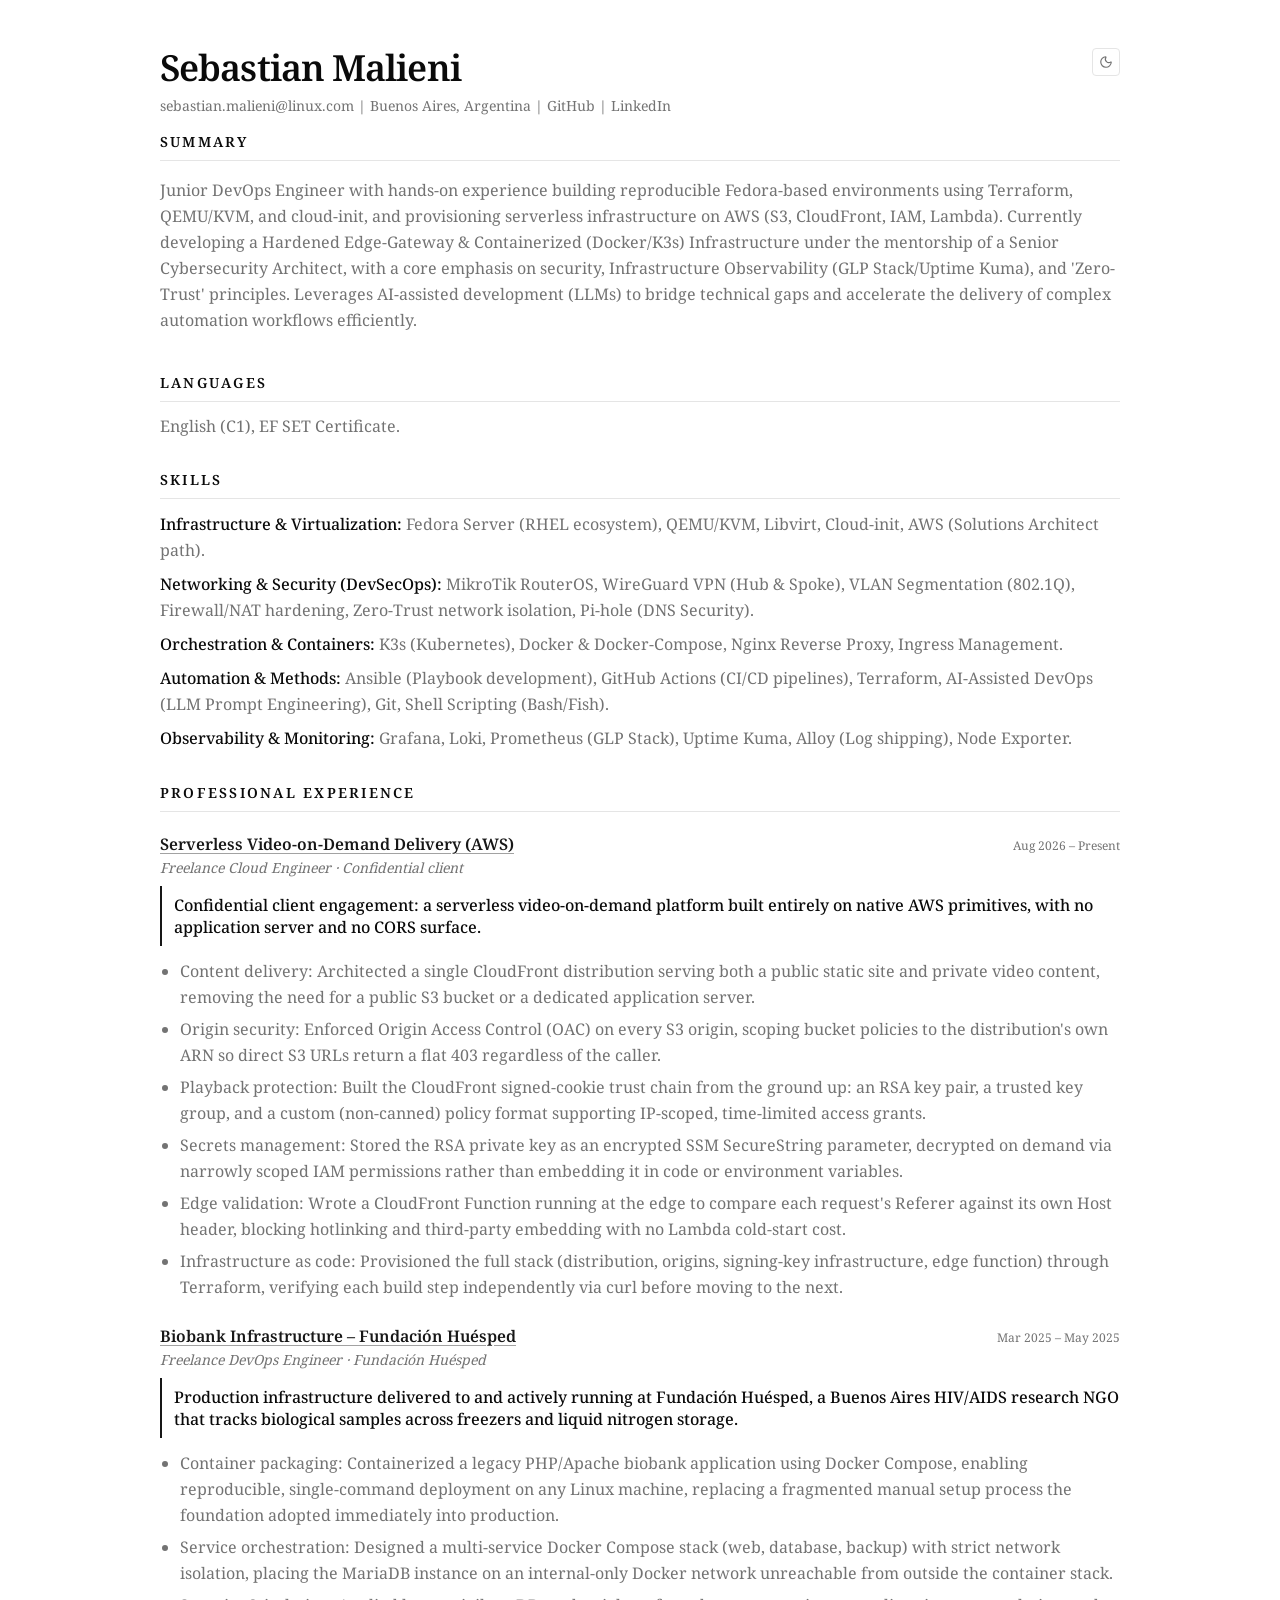
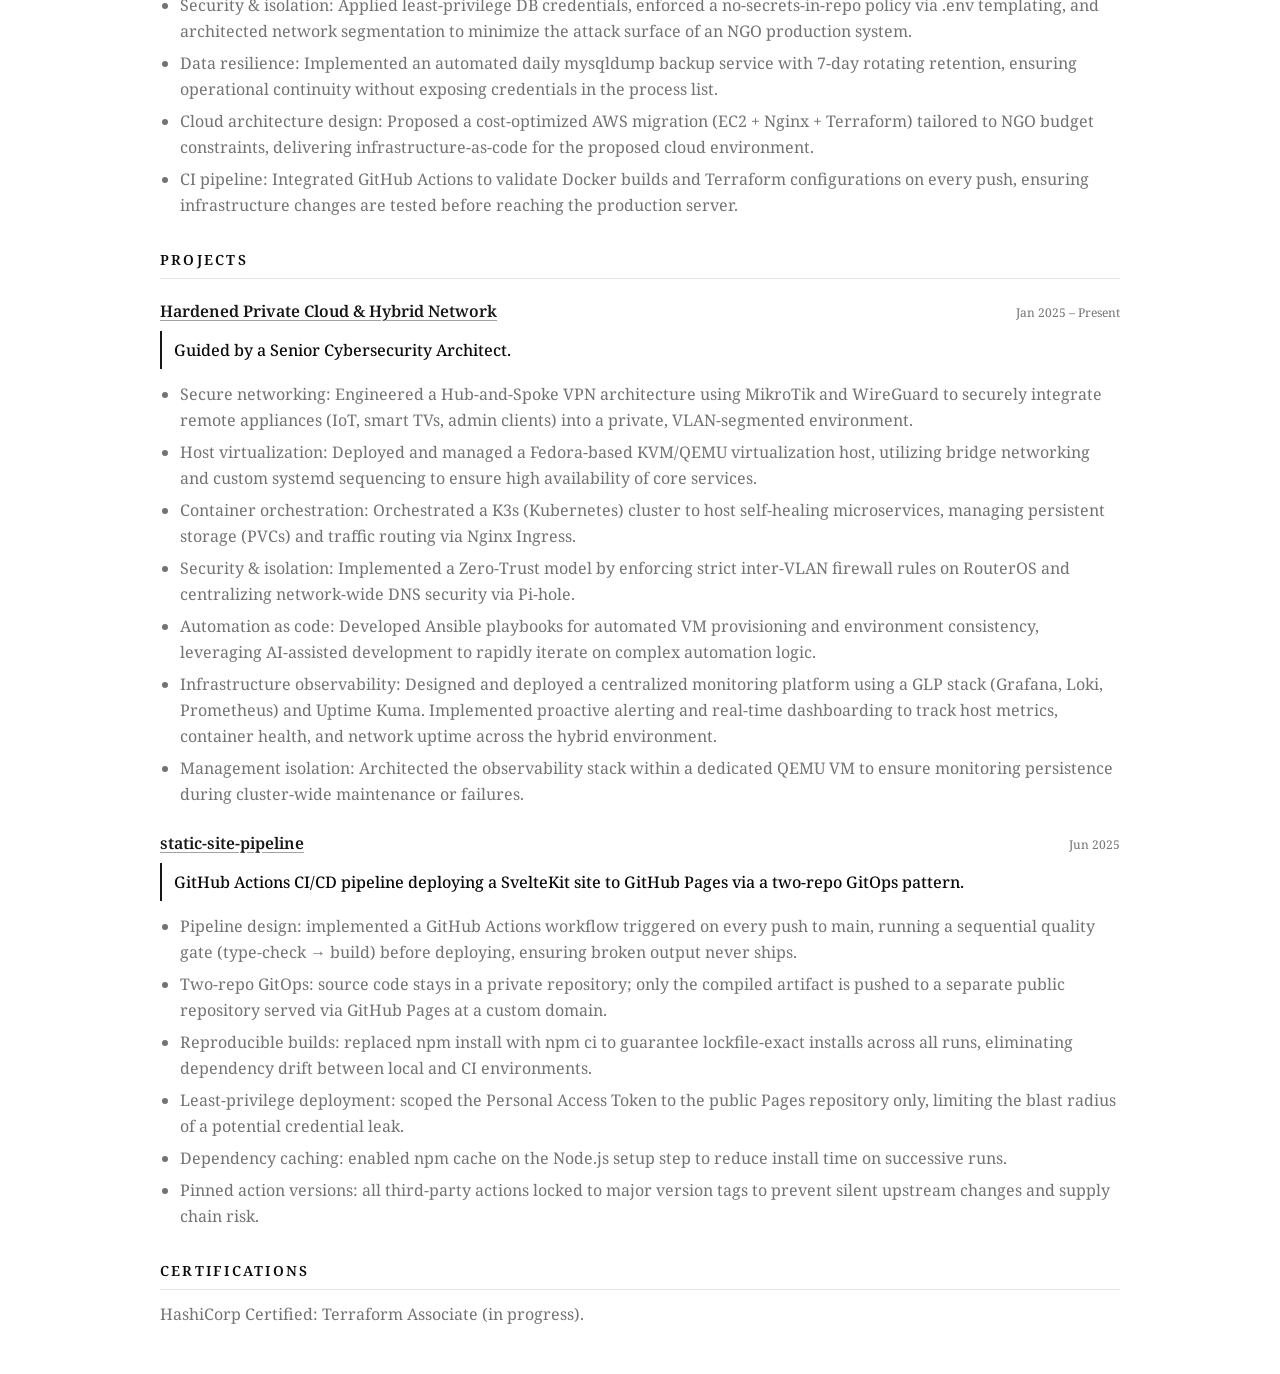
==== commit 5c6a6314: "deploy: Sevamiau/sebamalieni-dev@138de1469562a783850ca64c073353c5cfcc1bf5" ====
--- a/index.html
+++ b/index.html
@@ -7,15 +7,15 @@
 		<meta name="viewport" content="width=device-width, initial-scale=1" />
 
 		<meta name="text-scale" content="scale" />
-		<link href="./_app/immutable/entry/start.BI8nW95R.js" rel="modulepreload">
-		<link href="./_app/immutable/chunks/DPFwl1JT.js" rel="modulepreload">
+		<link href="./_app/immutable/entry/start.EjWLB3M0.js" rel="modulepreload">
+		<link href="./_app/immutable/chunks/xkXCMtXz.js" rel="modulepreload">
 		<link href="./_app/immutable/chunks/BVoEFMAr.js" rel="modulepreload">
-		<link href="./_app/immutable/entry/app.CtC869kq.js" rel="modulepreload">
+		<link href="./_app/immutable/entry/app.D6f0nLJZ.js" rel="modulepreload">
 		<link href="./_app/immutable/chunks/CHncfsjL.js" rel="modulepreload">
 		<link href="./_app/immutable/chunks/D1hYfEew.js" rel="modulepreload">
-		<link href="./_app/immutable/nodes/0.1wPkO4NM.js" rel="modulepreload">
+		<link href="./_app/immutable/nodes/0.CdrLuye8.js" rel="modulepreload">
 		<link href="./_app/immutable/chunks/DSAzhni3.js" rel="modulepreload">
-		<link href="./_app/immutable/nodes/2.Xwhir1d1.js" rel="modulepreload">
+		<link href="./_app/immutable/nodes/2.Bwf-eHAz.js" rel="modulepreload">
 		<!--12qhfyh--><link rel="icon" href="/favicon.png"/><!----><!--1uha8ag--><meta name="description" content="Sebastian Malieni Cv"/><!----><!--1funsus--><!--[-1--><!--]--> <!----><script>(function setInitialMode({ defaultMode = "system", themeColors, darkClassNames = ["dark"], lightClassNames = [], defaultTheme = "", modeStorageKey = "mode-watcher-mode", themeStorageKey = "mode-watcher-theme" }) {
 	const rootEl = document.documentElement;
 	const mode = localStorage.getItem(modeStorageKey) ?? defaultMode;
@@ -39,23 +39,32 @@
 	}
 	localStorage.setItem(modeStorageKey, mode);
 })({"defaultMode":"system","darkClassNames":["dark"],"lightClassNames":[],"defaultTheme":"","modeStorageKey":"mode-watcher-mode","themeStorageKey":"mode-watcher-theme"});</script><!----><!----><title>Resume | Sebastian Malieni</title>
-		<link href="./_app/immutable/assets/0.C2tKLNC4.css" rel="stylesheet">
+		<link href="./_app/immutable/assets/0.Dg9b5wbT.css" rel="stylesheet">
 	</head>
 
 	<body data-sveltekit-preload-data="hover">
-		<div style="display: contents"><!--[--><!--[0--><!--[--><!--[--><main class="min-h-screen bg-background text-foreground [&amp;_a]:transition-colors [&amp;_a:hover]:text-primary"><div class="mx-auto w-full max-w-5xl px-4 py-12 sm:px-8"><header class="pb-2"><div class="flex flex-col gap-4 sm:flex-row sm:items-start sm:justify-between"><div><h1 class="text-3xl font-semibold tracking-tight sm:text-4xl">Sebastian Malieni</h1> <p class="pt-2 text-xs text-muted-foreground sm:text-sm"><a class="underline-offset-2 hover:underline" href="mailto:sebastian.malieni@linux.com">sebastian.malieni@linux.com</a> <span aria-hidden="true">|</span> Buenos Aires, Argentina <span aria-hidden="true">|</span> <a class="underline-offset-2 hover:underline" href="https://github.com/Sevamiau/">GitHub</a> <span aria-hidden="true">|</span> <a class="underline-offset-2 hover:underline" href="https://www.linkedin.com/in/sebastian-malieni-79247239b/">LinkedIn</a></p></div> <div class="inline-flex items-center gap-2 self-start"><button type="button" class="rounded border border-border p-1.5 text-muted-foreground transition-colors hover:text-foreground" aria-label="Toggle theme" title="Toggle theme"><!--[-1--><svg xmlns="http://www.w3.org/2000/svg" width="24" height="24" viewBox="0 0 24 24" fill="none" stroke="currentColor" stroke-width="2" stroke-linecap="round" stroke-linejoin="round" aria-hidden="true" class="lucide-icon lucide lucide-moon size-3.5"><!--[--><!----><path d="M20.985 12.486a9 9 0 1 1-9.473-9.472c.405-.022.617.46.402.803a6 6 0 0 0 8.268 8.268c.344-.215.825-.004.803.401"><!----></path><!----><!--]--><!----></svg><!--]--></button></div></div> <h2 class="mt-4 border-b border-border pb-2 text-sm font-semibold uppercase tracking-[0.16em]">Summary</h2> <p class="mt-4 text-sm leading-relaxed text-muted-foreground sm:text-base">Junior DevOps Engineer with hands-on experience building reproducible Fedora-based environments using Terraform, QEMU/KVM, and cloud-init, and provisioning serverless infrastructure on AWS (S3, CloudFront, IAM, Lambda). Currently developing a Hardened Edge-Gateway &amp; Containerized (Docker/K3s) Infrastructure under the mentorship of a Senior Cybersecurity Architect, with a core emphasis on security, Infrastructure Observability (GLP Stack/Uptime Kuma), and 'Zero-Trust' principles. Leverages AI-assisted development (LLMs) to bridge technical gaps and accelerate the delivery of complex automation workflows efficiently.</p></header> <!--[-1--><!--]--> <section class="mt-8"><h2 class="border-b border-border pb-2 text-sm font-semibold uppercase tracking-[0.16em]">Languages</h2> <ul class="mt-3 space-y-1.5 text-sm text-muted-foreground sm:text-base"><li>English (C1), <a class="underline-offset-2 hover:underline" href="https://cert.efset.org/eU11q9" target="_blank" rel="noopener noreferrer">EF SET Certificate</a>.</li></ul></section> <section class="mt-8"><h2 class="border-b border-border pb-2 text-sm font-semibold uppercase tracking-[0.16em]">Skills</h2> <div class="mt-3 space-y-2 text-sm leading-relaxed text-muted-foreground sm:text-base"><p><span class="font-medium text-foreground">Infrastructure &amp; Virtualization:</span> Fedora Server (RHEL ecosystem), QEMU/KVM, Libvirt, Cloud-init, AWS (Solutions Architect path).</p> <p><span class="font-medium text-foreground">Networking &amp; Security (DevSecOps):</span> MikroTik RouterOS, WireGuard VPN (Hub &amp; Spoke), VLAN Segmentation (802.1Q), Firewall/NAT hardening, Zero-Trust network isolation, Pi-hole (DNS Security).</p> <p><span class="font-medium text-foreground">Orchestration &amp; Containers:</span> K3s (Kubernetes), Docker &amp; Docker-Compose, Nginx Reverse Proxy, Ingress Management.</p> <p><span class="font-medium text-foreground">Automation &amp; Methods:</span> Ansible (Playbook development), GitHub Actions (CI/CD pipelines), Terraform, AI-Assisted DevOps (LLM Prompt Engineering), Git, Shell Scripting (Bash/Fish).</p> <p><span class="font-medium text-foreground">Observability &amp; Monitoring:</span> Grafana, Loki, Prometheus (GLP Stack), Uptime Kuma, Alloy (Log shipping), Node Exporter.</p></div></section> <section class="mt-8"><h2 class="border-b border-border pb-2 text-sm font-semibold uppercase tracking-[0.16em]">Project Experience</h2> <div class="mt-5 space-y-6"><!--[--><article><div class="flex items-baseline justify-between gap-4"><h3 class="text-base font-semibold"><!--[0--><a class="text-primary underline decoration-primary/40 underline-offset-[3px] transition-colors hover:text-primary/90 hover:decoration-primary" href="https://github.com/Sevamiau/infra-documentation" target="_blank" rel="noopener noreferrer">Hardened Private Cloud &amp; Hybrid Network</a><!--]--></h3> <!--[0--><span class="shrink-0 text-xs text-muted-foreground">Jan 2025 – Present</span><!--]--></div> <!--[0--><p class="mt-2 border-l-2 border-primary py-2 pl-3 text-sm font-medium leading-snug text-foreground sm:text-base">Guided by a Senior Cybersecurity Architect.</p><!--]--> <ul class="list-disc space-y-1.5 pl-5 text-sm leading-relaxed text-muted-foreground sm:text-base mt-3"><!--[--><li>Secure networking: Engineered a Hub-and-Spoke VPN architecture using MikroTik and WireGuard to securely integrate remote appliances (IoT, smart TVs, admin clients) into a private, VLAN-segmented environment.</li><li>Host virtualization: Deployed and managed a Fedora-based KVM/QEMU virtualization host, utilizing bridge networking and custom systemd sequencing to ensure high availability of core services.</li><li>Container orchestration: Orchestrated a K3s (Kubernetes) cluster to host self-healing microservices, managing persistent storage (PVCs) and traffic routing via Nginx Ingress.</li><li>Security &amp; isolation: Implemented a Zero-Trust model by enforcing strict inter-VLAN firewall rules on RouterOS and centralizing network-wide DNS security via Pi-hole.</li><li>Automation as code: Developed Ansible playbooks for automated VM provisioning and environment consistency, leveraging AI-assisted development to rapidly iterate on complex automation logic.</li><li>Infrastructure observability: Designed and deployed a centralized monitoring platform using a GLP stack (Grafana, Loki, Prometheus) and Uptime Kuma. Implemented proactive alerting and real-time dashboarding to track host metrics, container health, and network uptime across the hybrid environment.</li><li>Management isolation: Architected the observability stack within a dedicated QEMU VM to ensure monitoring persistence during cluster-wide maintenance or failures.</li><!--]--></ul></article><article><div class="flex items-baseline justify-between gap-4"><h3 class="text-base font-semibold"><!--[0--><a class="text-primary underline decoration-primary/40 underline-offset-[3px] transition-colors hover:text-primary/90 hover:decoration-primary" href="https://github.com/Sevamiau/serverless-vod/" target="_blank" rel="noopener noreferrer">Serverless Video-on-Demand Delivery (AWS)</a><!--]--></h3> <!--[0--><span class="shrink-0 text-xs text-muted-foreground">Aug 2026 – Present</span><!--]--></div> <!--[0--><p class="mt-2 border-l-2 border-primary py-2 pl-3 text-sm font-medium leading-snug text-foreground sm:text-base">Confidential client engagement: a serverless video-on-demand platform built entirely on native AWS primitives, with no application server and no CORS surface.</p><!--]--> <ul class="list-disc space-y-1.5 pl-5 text-sm leading-relaxed text-muted-foreground sm:text-base mt-3"><!--[--><li>Content delivery: Architected a single CloudFront distribution serving both a public static site and private video content, removing the need for a public S3 bucket or a dedicated application server.</li><li>Origin security: Enforced Origin Access Control (OAC) on every S3 origin, scoping bucket policies to the distribution's own ARN so direct S3 URLs return a flat 403 regardless of the caller.</li><li>Playback protection: Built the CloudFront signed-cookie trust chain from the ground up: an RSA key pair, a trusted key group, and a custom (non-canned) policy format supporting IP-scoped, time-limited access grants.</li><li>Secrets management: Stored the RSA private key as an encrypted SSM SecureString parameter, decrypted on demand via narrowly scoped IAM permissions rather than embedding it in code or environment variables.</li><li>Edge validation: Wrote a CloudFront Function running at the edge to compare each request's Referer against its own Host header, blocking hotlinking and third-party embedding with no Lambda cold-start cost.</li><li>Infrastructure as code: Provisioned the full stack (distribution, origins, signing-key infrastructure, edge function) through Terraform, verifying each build step independently via curl before moving to the next.</li><!--]--></ul></article><article><div class="flex items-baseline justify-between gap-4"><h3 class="text-base font-semibold"><!--[0--><a class="text-primary underline decoration-primary/40 underline-offset-[3px] transition-colors hover:text-primary/90 hover:decoration-primary" href="https://github.com/Sevamiau/biobank-infra" target="_blank" rel="noopener noreferrer">Biobank Infrastructure – Fundación Huésped</a><!--]--></h3> <!--[0--><span class="shrink-0 text-xs text-muted-foreground">Mar 2025 – May 2025</span><!--]--></div> <!--[0--><p class="mt-2 border-l-2 border-primary py-2 pl-3 text-sm font-medium leading-snug text-foreground sm:text-base">Production infrastructure delivered to and actively running at Fundación Huésped, a Buenos Aires HIV/AIDS research NGO that tracks biological samples across freezers and liquid nitrogen storage.</p><!--]--> <ul class="list-disc space-y-1.5 pl-5 text-sm leading-relaxed text-muted-foreground sm:text-base mt-3"><!--[--><li>Container packaging: Containerized a legacy PHP/Apache biobank application using Docker Compose, enabling reproducible, single-command deployment on any Linux machine, replacing a fragmented manual setup process the foundation adopted immediately into production.</li><li>Service orchestration: Designed a multi-service Docker Compose stack (web, database, backup) with strict network isolation, placing the MariaDB instance on an internal-only Docker network unreachable from outside the container stack.</li><li>Security &amp; isolation: Applied least-privilege DB credentials, enforced a no-secrets-in-repo policy via .env templating, and architected network segmentation to minimize the attack surface of an NGO production system.</li><li>Data resilience: Implemented an automated daily mysqldump backup service with 7-day rotating retention, ensuring operational continuity without exposing credentials in the process list.</li><li>Cloud architecture design: Proposed a cost-optimized AWS migration (EC2 + Nginx + Terraform) tailored to NGO budget constraints, delivering infrastructure-as-code for the proposed cloud environment.</li><li>CI pipeline: Integrated GitHub Actions to validate Docker builds and Terraform configurations on every push, ensuring infrastructure changes are tested before reaching the production server.</li><!--]--></ul></article><article><div class="flex items-baseline justify-between gap-4"><h3 class="text-base font-semibold"><!--[0--><a class="text-primary underline decoration-primary/40 underline-offset-[3px] transition-colors hover:text-primary/90 hover:decoration-primary" href="https://github.com/Sevamiau/static-site-pipeline" target="_blank" rel="noopener noreferrer">static-site-pipeline</a><!--]--></h3> <!--[0--><span class="shrink-0 text-xs text-muted-foreground">Jun 2025</span><!--]--></div> <!--[0--><p class="mt-2 border-l-2 border-primary py-2 pl-3 text-sm font-medium leading-snug text-foreground sm:text-base">GitHub Actions CI/CD pipeline deploying a SvelteKit site to GitHub Pages via a two-repo GitOps pattern.</p><!--]--> <ul class="list-disc space-y-1.5 pl-5 text-sm leading-relaxed text-muted-foreground sm:text-base mt-3"><!--[--><li>Pipeline design: implemented a GitHub Actions workflow triggered on every push to main, running a sequential quality gate (type-check → build) before deploying, ensuring broken output never ships.</li><li>Two-repo GitOps: source code stays in a private repository; only the compiled artifact is pushed to a separate public repository served via GitHub Pages at a custom domain.</li><li>Reproducible builds: replaced npm install with npm ci to guarantee lockfile-exact installs across all runs, eliminating dependency drift between local and CI environments.</li><li>Least-privilege deployment: scoped the Personal Access Token to the public Pages repository only, limiting the blast radius of a potential credential leak.</li><li>Dependency caching: enabled npm cache on the Node.js setup step to reduce install time on successive runs.</li><li>Pinned action versions: all third-party actions locked to major version tags to prevent silent upstream changes and supply chain risk.</li><!--]--></ul></article><!--]--></div></section> <section class="mt-8"><h2 class="border-b border-border pb-2 text-sm font-semibold uppercase tracking-[0.16em]">Certifications</h2> <ul class="mt-3 space-y-1.5 text-sm text-muted-foreground sm:text-base"><li>HashiCorp Certified: Terraform Associate (in progress).</li></ul></section></div></main><!--]--><!----> <!--[-1--><!--]--><!----><!--]--><!--]--> <!--[-1--><!--]--><!--]-->
+		<div style="display: contents"><!--[--><!--[0--><!--[--><!--[--><main class="min-h-screen bg-background text-foreground [&amp;_a]:transition-colors [&amp;_a:hover]:text-primary"><div class="mx-auto w-full max-w-5xl px-4 py-12 sm:px-8"><header class="pb-2"><div class="flex flex-col gap-4 sm:flex-row sm:items-start sm:justify-between"><div><h1 class="text-3xl font-semibold tracking-tight sm:text-4xl">Sebastian Malieni</h1> <p class="pt-2 text-xs text-muted-foreground sm:text-sm"><a class="underline-offset-2 hover:underline" href="mailto:sebastian.malieni@linux.com">sebastian.malieni@linux.com</a> <span aria-hidden="true">|</span> Buenos Aires, Argentina <span aria-hidden="true">|</span> <a class="underline-offset-2 hover:underline" href="https://github.com/Sevamiau/">GitHub</a> <span aria-hidden="true">|</span> <a class="underline-offset-2 hover:underline" href="https://www.linkedin.com/in/sebastian-malieni-79247239b/">LinkedIn</a></p></div> <div class="inline-flex items-center gap-2 self-start"><button type="button" class="rounded border border-border p-1.5 text-muted-foreground transition-colors hover:text-foreground" aria-label="Toggle theme" title="Toggle theme"><!--[-1--><svg xmlns="http://www.w3.org/2000/svg" width="24" height="24" viewBox="0 0 24 24" fill="none" stroke="currentColor" stroke-width="2" stroke-linecap="round" stroke-linejoin="round" aria-hidden="true" class="lucide-icon lucide lucide-moon size-3.5"><!--[--><!----><path d="M20.985 12.486a9 9 0 1 1-9.473-9.472c.405-.022.617.46.402.803a6 6 0 0 0 8.268 8.268c.344-.215.825-.004.803.401"><!----></path><!----><!--]--><!----></svg><!--]--></button></div></div> <h2 class="mt-4 border-b border-border pb-2 text-sm font-semibold tracking-[0.16em] uppercase">Summary</h2> <p class="mt-4 text-sm leading-relaxed text-muted-foreground sm:text-base">Junior DevOps Engineer with hands-on experience building reproducible Fedora-based
+				environments using Terraform, QEMU/KVM, and cloud-init, and provisioning serverless
+				infrastructure on AWS (S3, CloudFront, IAM, Lambda). Currently developing a Hardened
+				Edge-Gateway &amp; Containerized (Docker/K3s) Infrastructure under the mentorship of a Senior
+				Cybersecurity Architect, with a core emphasis on security, Infrastructure Observability (GLP
+				Stack/Uptime Kuma), and 'Zero-Trust' principles. Leverages AI-assisted development (LLMs) to
+				bridge technical gaps and accelerate the delivery of complex automation workflows
+				efficiently.</p></header> <!--[-1--><!--]--> <section class="mt-8"><h2 class="border-b border-border pb-2 text-sm font-semibold tracking-[0.16em] uppercase">Languages</h2> <ul class="mt-3 space-y-1.5 text-sm text-muted-foreground sm:text-base"><li>English (C1), <a class="underline-offset-2 hover:underline" href="https://cert.efset.org/eU11q9" target="_blank" rel="noopener noreferrer">EF SET Certificate</a>.</li></ul></section> <section class="mt-8"><h2 class="border-b border-border pb-2 text-sm font-semibold tracking-[0.16em] uppercase">Skills</h2> <div class="mt-3 space-y-2 text-sm leading-relaxed text-muted-foreground sm:text-base"><p><span class="font-medium text-foreground">Infrastructure &amp; Virtualization:</span> Fedora Server (RHEL ecosystem), QEMU/KVM, Libvirt, Cloud-init, AWS (Solutions Architect path).</p> <p><span class="font-medium text-foreground">Networking &amp; Security (DevSecOps):</span> MikroTik RouterOS, WireGuard VPN (Hub &amp; Spoke), VLAN Segmentation (802.1Q), Firewall/NAT hardening,
+					Zero-Trust network isolation, Pi-hole (DNS Security).</p> <p><span class="font-medium text-foreground">Orchestration &amp; Containers:</span> K3s (Kubernetes), Docker &amp; Docker-Compose, Nginx Reverse Proxy, Ingress Management.</p> <p><span class="font-medium text-foreground">Automation &amp; Methods:</span> Ansible (Playbook development), GitHub Actions (CI/CD pipelines), Terraform, AI-Assisted DevOps
+					(LLM Prompt Engineering), Git, Shell Scripting (Bash/Fish).</p> <p><span class="font-medium text-foreground">Observability &amp; Monitoring:</span> Grafana, Loki, Prometheus (GLP Stack), Uptime Kuma, Alloy (Log shipping), Node Exporter.</p></div></section> <section class="mt-8"><h2 class="border-b border-border pb-2 text-sm font-semibold tracking-[0.16em] uppercase">Professional Experience</h2> <div class="mt-5 space-y-6"><!--[--><article><div class="flex items-baseline justify-between gap-4"><h3 class="text-base font-semibold"><!--[0--><a class="text-primary underline decoration-primary/40 underline-offset-[3px] transition-colors hover:text-primary/90 hover:decoration-primary" href="https://github.com/Sevamiau/serverless-vod/" target="_blank" rel="noopener noreferrer">Serverless Video-on-Demand Delivery (AWS)</a><!--]--></h3> <!--[0--><span class="shrink-0 text-xs text-muted-foreground">Aug 2026 – Present</span><!--]--></div> <!--[0--><p class="mt-0.5 text-sm text-muted-foreground italic">Freelance Cloud Engineer · Confidential client</p><!--]--> <!--[0--><p class="mt-2 border-l-2 border-primary py-2 pl-3 text-sm leading-snug font-medium text-foreground sm:text-base">Confidential client engagement: a serverless video-on-demand platform built entirely on native AWS primitives, with no application server and no CORS surface.</p><!--]--> <ul class="list-disc space-y-1.5 pl-5 text-sm leading-relaxed text-muted-foreground sm:text-base mt-3"><!--[--><li>Content delivery: Architected a single CloudFront distribution serving both a public static site and private video content, removing the need for a public S3 bucket or a dedicated application server.</li><li>Origin security: Enforced Origin Access Control (OAC) on every S3 origin, scoping bucket policies to the distribution's own ARN so direct S3 URLs return a flat 403 regardless of the caller.</li><li>Playback protection: Built the CloudFront signed-cookie trust chain from the ground up: an RSA key pair, a trusted key group, and a custom (non-canned) policy format supporting IP-scoped, time-limited access grants.</li><li>Secrets management: Stored the RSA private key as an encrypted SSM SecureString parameter, decrypted on demand via narrowly scoped IAM permissions rather than embedding it in code or environment variables.</li><li>Edge validation: Wrote a CloudFront Function running at the edge to compare each request's Referer against its own Host header, blocking hotlinking and third-party embedding with no Lambda cold-start cost.</li><li>Infrastructure as code: Provisioned the full stack (distribution, origins, signing-key infrastructure, edge function) through Terraform, verifying each build step independently via curl before moving to the next.</li><!--]--></ul></article><article><div class="flex items-baseline justify-between gap-4"><h3 class="text-base font-semibold"><!--[0--><a class="text-primary underline decoration-primary/40 underline-offset-[3px] transition-colors hover:text-primary/90 hover:decoration-primary" href="https://github.com/Sevamiau/biobank-infra" target="_blank" rel="noopener noreferrer">Biobank Infrastructure – Fundación Huésped</a><!--]--></h3> <!--[0--><span class="shrink-0 text-xs text-muted-foreground">Mar 2025 – May 2025</span><!--]--></div> <!--[0--><p class="mt-0.5 text-sm text-muted-foreground italic">Freelance DevOps Engineer · Fundación Huésped</p><!--]--> <!--[0--><p class="mt-2 border-l-2 border-primary py-2 pl-3 text-sm leading-snug font-medium text-foreground sm:text-base">Production infrastructure delivered to and actively running at Fundación Huésped, a Buenos Aires HIV/AIDS research NGO that tracks biological samples across freezers and liquid nitrogen storage.</p><!--]--> <ul class="list-disc space-y-1.5 pl-5 text-sm leading-relaxed text-muted-foreground sm:text-base mt-3"><!--[--><li>Container packaging: Containerized a legacy PHP/Apache biobank application using Docker Compose, enabling reproducible, single-command deployment on any Linux machine, replacing a fragmented manual setup process the foundation adopted immediately into production.</li><li>Service orchestration: Designed a multi-service Docker Compose stack (web, database, backup) with strict network isolation, placing the MariaDB instance on an internal-only Docker network unreachable from outside the container stack.</li><li>Security &amp; isolation: Applied least-privilege DB credentials, enforced a no-secrets-in-repo policy via .env templating, and architected network segmentation to minimize the attack surface of an NGO production system.</li><li>Data resilience: Implemented an automated daily mysqldump backup service with 7-day rotating retention, ensuring operational continuity without exposing credentials in the process list.</li><li>Cloud architecture design: Proposed a cost-optimized AWS migration (EC2 + Nginx + Terraform) tailored to NGO budget constraints, delivering infrastructure-as-code for the proposed cloud environment.</li><li>CI pipeline: Integrated GitHub Actions to validate Docker builds and Terraform configurations on every push, ensuring infrastructure changes are tested before reaching the production server.</li><!--]--></ul></article><!--]--></div></section> <section class="mt-8"><h2 class="border-b border-border pb-2 text-sm font-semibold tracking-[0.16em] uppercase">Projects</h2> <div class="mt-5 space-y-6"><!--[--><article><div class="flex items-baseline justify-between gap-4"><h3 class="text-base font-semibold"><!--[0--><a class="text-primary underline decoration-primary/40 underline-offset-[3px] transition-colors hover:text-primary/90 hover:decoration-primary" href="https://github.com/Sevamiau/infra-documentation" target="_blank" rel="noopener noreferrer">Hardened Private Cloud &amp; Hybrid Network</a><!--]--></h3> <!--[0--><span class="shrink-0 text-xs text-muted-foreground">Jan 2025 – Present</span><!--]--></div> <!--[-1--><!--]--> <!--[0--><p class="mt-2 border-l-2 border-primary py-2 pl-3 text-sm leading-snug font-medium text-foreground sm:text-base">Guided by a Senior Cybersecurity Architect.</p><!--]--> <ul class="list-disc space-y-1.5 pl-5 text-sm leading-relaxed text-muted-foreground sm:text-base mt-3"><!--[--><li>Secure networking: Engineered a Hub-and-Spoke VPN architecture using MikroTik and WireGuard to securely integrate remote appliances (IoT, smart TVs, admin clients) into a private, VLAN-segmented environment.</li><li>Host virtualization: Deployed and managed a Fedora-based KVM/QEMU virtualization host, utilizing bridge networking and custom systemd sequencing to ensure high availability of core services.</li><li>Container orchestration: Orchestrated a K3s (Kubernetes) cluster to host self-healing microservices, managing persistent storage (PVCs) and traffic routing via Nginx Ingress.</li><li>Security &amp; isolation: Implemented a Zero-Trust model by enforcing strict inter-VLAN firewall rules on RouterOS and centralizing network-wide DNS security via Pi-hole.</li><li>Automation as code: Developed Ansible playbooks for automated VM provisioning and environment consistency, leveraging AI-assisted development to rapidly iterate on complex automation logic.</li><li>Infrastructure observability: Designed and deployed a centralized monitoring platform using a GLP stack (Grafana, Loki, Prometheus) and Uptime Kuma. Implemented proactive alerting and real-time dashboarding to track host metrics, container health, and network uptime across the hybrid environment.</li><li>Management isolation: Architected the observability stack within a dedicated QEMU VM to ensure monitoring persistence during cluster-wide maintenance or failures.</li><!--]--></ul></article><article><div class="flex items-baseline justify-between gap-4"><h3 class="text-base font-semibold"><!--[0--><a class="text-primary underline decoration-primary/40 underline-offset-[3px] transition-colors hover:text-primary/90 hover:decoration-primary" href="https://github.com/Sevamiau/static-site-pipeline" target="_blank" rel="noopener noreferrer">static-site-pipeline</a><!--]--></h3> <!--[0--><span class="shrink-0 text-xs text-muted-foreground">Jun 2025</span><!--]--></div> <!--[-1--><!--]--> <!--[0--><p class="mt-2 border-l-2 border-primary py-2 pl-3 text-sm leading-snug font-medium text-foreground sm:text-base">GitHub Actions CI/CD pipeline deploying a SvelteKit site to GitHub Pages via a two-repo GitOps pattern.</p><!--]--> <ul class="list-disc space-y-1.5 pl-5 text-sm leading-relaxed text-muted-foreground sm:text-base mt-3"><!--[--><li>Pipeline design: implemented a GitHub Actions workflow triggered on every push to main, running a sequential quality gate (type-check → build) before deploying, ensuring broken output never ships.</li><li>Two-repo GitOps: source code stays in a private repository; only the compiled artifact is pushed to a separate public repository served via GitHub Pages at a custom domain.</li><li>Reproducible builds: replaced npm install with npm ci to guarantee lockfile-exact installs across all runs, eliminating dependency drift between local and CI environments.</li><li>Least-privilege deployment: scoped the Personal Access Token to the public Pages repository only, limiting the blast radius of a potential credential leak.</li><li>Dependency caching: enabled npm cache on the Node.js setup step to reduce install time on successive runs.</li><li>Pinned action versions: all third-party actions locked to major version tags to prevent silent upstream changes and supply chain risk.</li><!--]--></ul></article><!--]--></div></section> <section class="mt-8"><h2 class="border-b border-border pb-2 text-sm font-semibold tracking-[0.16em] uppercase">Certifications</h2> <ul class="mt-3 space-y-1.5 text-sm text-muted-foreground sm:text-base"><li>HashiCorp Certified: Terraform Associate (in progress).</li></ul></section></div></main><!--]--><!----> <!--[-1--><!--]--><!----><!--]--><!--]--> <!--[-1--><!--]--><!--]-->
 			
 			<script>
 				{
-					__sveltekit_mc41do = {
+					__sveltekit_38qrkp = {
 						base: new URL(".", location).pathname.slice(0, -1)
 					};
 
 					const element = document.currentScript.parentElement;
 
 					Promise.all([
-						import("./_app/immutable/entry/start.BI8nW95R.js"),
-						import("./_app/immutable/entry/app.CtC869kq.js")
+						import("./_app/immutable/entry/start.EjWLB3M0.js"),
+						import("./_app/immutable/entry/app.D6f0nLJZ.js")
 					]).then(([kit, app]) => {
 						kit.start(app, element, {
 							node_ids: [0, 2],
--- a/_app/immutable/assets/0.Dg9b5wbT.css
+++ b/_app/immutable/assets/0.Dg9b5wbT.css
@@ -0,0 +1,2 @@
+/*! tailwindcss v4.2.4 | MIT License | https://tailwindcss.com */
+@layer properties{@supports (((-webkit-hyphens:none)) and (not (margin-trim:inline))) or ((-moz-orient:inline) and (not (color:rgb(from red r g b)))){*,:before,:after,::backdrop{--tw-space-y-reverse:0;--tw-border-style:solid;--tw-leading:initial;--tw-font-weight:initial;--tw-tracking:initial;--tw-animation-delay:0s;--tw-animation-direction:normal;--tw-animation-duration:initial;--tw-animation-fill-mode:none;--tw-animation-iteration-count:1;--tw-enter-blur:0;--tw-enter-opacity:1;--tw-enter-rotate:0;--tw-enter-scale:1;--tw-enter-translate-x:0;--tw-enter-translate-y:0;--tw-exit-blur:0;--tw-exit-opacity:1;--tw-exit-rotate:0;--tw-exit-scale:1;--tw-exit-translate-x:0;--tw-exit-translate-y:0}}}@layer theme{:root,:host{--font-sans:ui-sans-serif, system-ui, sans-serif, "Apple Color Emoji", "Segoe UI Emoji", "Segoe UI Symbol", "Noto Color Emoji";--font-mono:ui-monospace, SFMono-Regular, Menlo, Monaco, Consolas, "Liberation Mono", "Courier New", monospace;--spacing:.25rem;--container-5xl:64rem;--text-xs:.75rem;--text-xs--line-height:calc(1 / .75);--text-sm:.875rem;--text-sm--line-height:calc(1.25 / .875);--text-base:1rem;--text-base--line-height:calc(1.5 / 1);--text-3xl:1.875rem;--text-3xl--line-height:calc(2.25 / 1.875);--text-4xl:2.25rem;--text-4xl--line-height:calc(2.5 / 2.25);--font-weight-medium:500;--font-weight-semibold:600;--tracking-tight:-.025em;--leading-snug:1.375;--leading-relaxed:1.625;--default-transition-duration:.15s;--default-transition-timing-function:cubic-bezier(.4, 0, .2, 1);--default-font-family:var(--font-sans);--default-mono-font-family:var(--font-mono)}}@layer base{*,:after,:before,::backdrop{box-sizing:border-box;border:0 solid;margin:0;padding:0}::file-selector-button{box-sizing:border-box;border:0 solid;margin:0;padding:0}html,:host{-webkit-text-size-adjust:100%;tab-size:4;line-height:1.5;font-family:var(--default-font-family,ui-sans-serif, system-ui, sans-serif, "Apple Color Emoji", "Segoe UI Emoji", "Segoe UI Symbol", "Noto Color Emoji");font-feature-settings:var(--default-font-feature-settings,normal);font-variation-settings:var(--default-font-variation-settings,normal);-webkit-tap-highlight-color:transparent}hr{height:0;color:inherit;border-top-width:1px}abbr:where([title]){-webkit-text-decoration:underline dotted;text-decoration:underline dotted}h1,h2,h3,h4,h5,h6{font-size:inherit;font-weight:inherit}a{color:inherit;-webkit-text-decoration:inherit;-webkit-text-decoration:inherit;-webkit-text-decoration:inherit;-webkit-text-decoration:inherit;text-decoration:inherit}b,strong{font-weight:bolder}code,kbd,samp,pre{font-family:var(--default-mono-font-family,ui-monospace, SFMono-Regular, Menlo, Monaco, Consolas, "Liberation Mono", "Courier New", monospace);font-feature-settings:var(--default-mono-font-feature-settings,normal);font-variation-settings:var(--default-mono-font-variation-settings,normal);font-size:1em}small{font-size:80%}sub,sup{vertical-align:baseline;font-size:75%;line-height:0;position:relative}sub{bottom:-.25em}sup{top:-.5em}table{text-indent:0;border-color:inherit;border-collapse:collapse}:-moz-focusring{outline:auto}progress{vertical-align:baseline}summary{display:list-item}ol,ul,menu{list-style:none}img,svg,video,canvas,audio,iframe,embed,object{vertical-align:middle;display:block}img,video{max-width:100%;height:auto}button,input,select,optgroup,textarea{font:inherit;font-feature-settings:inherit;font-variation-settings:inherit;letter-spacing:inherit;color:inherit;opacity:1;background-color:#0000;border-radius:0}::file-selector-button{font:inherit;font-feature-settings:inherit;font-variation-settings:inherit;letter-spacing:inherit;color:inherit;opacity:1;background-color:#0000;border-radius:0}:where(select:is([multiple],[size])) optgroup{font-weight:bolder}:where(select:is([multiple],[size])) optgroup option{padding-inline-start:20px}::file-selector-button{margin-inline-end:4px}::placeholder{opacity:1}@supports (not ((-webkit-appearance:-apple-pay-button))) or (contain-intrinsic-size:1px){::placeholder{color:currentColor}@supports (color:color-mix(in lab, red, red)){::placeholder{color:color-mix(in oklab, currentcolor 50%, transparent)}}}textarea{resize:vertical}::-webkit-search-decoration{-webkit-appearance:none}::-webkit-date-and-time-value{min-height:1lh;text-align:inherit}::-webkit-datetime-edit{padding-block:0}::-webkit-datetime-edit-year-field{padding-block:0}::-webkit-datetime-edit-month-field{padding-block:0}::-webkit-datetime-edit-day-field{padding-block:0}::-webkit-datetime-edit-hour-field{padding-block:0}::-webkit-datetime-edit-minute-field{padding-block:0}::-webkit-datetime-edit-second-field{padding-block:0}::-webkit-datetime-edit-millisecond-field{padding-block:0}::-webkit-datetime-edit-meridiem-field{padding-block:0}::-webkit-calendar-picker-indicator{line-height:1}:-moz-ui-invalid{box-shadow:none}button,input:where([type=button],[type=reset],[type=submit]){appearance:button}::file-selector-button{appearance:button}::-webkit-inner-spin-button{height:auto}::-webkit-outer-spin-button{height:auto}[hidden]:where(:not([hidden=until-found])){display:none!important}*{border-color:var(--border);outline-color:var(--ring)}@supports (color:color-mix(in lab, red, red)){*{outline-color:color-mix(in oklab, var(--ring) 50%, transparent)}}body{background-color:var(--background);color:var(--foreground)}html{font-family:Noto Serif Variable,serif}input:where([type=text]),input:where(:not([type])),input:where([type=email]),input:where([type=url]),input:where([type=password]),input:where([type=number]),input:where([type=date]),input:where([type=datetime-local]),input:where([type=month]),input:where([type=search]),input:where([type=tel]),input:where([type=time]),input:where([type=week]),select:where([multiple]),textarea,select{appearance:none;--tw-shadow:0 0 #0000;background-color:#fff;border-width:1px;border-color:oklch(55.1% .027 264.364);border-radius:0;padding:.5rem .75rem;font-size:1rem;line-height:1.5rem}:is(input:where([type=text]),input:where(:not([type])),input:where([type=email]),input:where([type=url]),input:where([type=password]),input:where([type=number]),input:where([type=date]),input:where([type=datetime-local]),input:where([type=month]),input:where([type=search]),input:where([type=tel]),input:where([type=time]),input:where([type=week]),select:where([multiple]),textarea,select):focus{outline-offset:2px;--tw-ring-inset:var(--tw-empty, );--tw-ring-offset-width:0px;--tw-ring-offset-color:#fff;--tw-ring-color:oklch(54.6% .245 262.881);--tw-ring-offset-shadow:var(--tw-ring-inset) 0 0 0 var(--tw-ring-offset-width) var(--tw-ring-offset-color);--tw-ring-shadow:var(--tw-ring-inset) 0 0 0 calc(1px + var(--tw-ring-offset-width)) var(--tw-ring-color);box-shadow:var(--tw-ring-offset-shadow), var(--tw-ring-shadow), var(--tw-shadow);border-color:oklch(54.6% .245 262.881);outline:2px solid #0000}input::placeholder,textarea::placeholder{color:oklch(55.1% .027 264.364);opacity:1}::-webkit-datetime-edit-fields-wrapper{padding:0}::-webkit-date-and-time-value{min-height:1.5em}::-webkit-date-and-time-value{text-align:inherit}::-webkit-datetime-edit{display:inline-flex}::-webkit-datetime-edit{padding-top:0;padding-bottom:0}::-webkit-datetime-edit-year-field{padding-top:0;padding-bottom:0}::-webkit-datetime-edit-month-field{padding-top:0;padding-bottom:0}::-webkit-datetime-edit-day-field{padding-top:0;padding-bottom:0}::-webkit-datetime-edit-hour-field{padding-top:0;padding-bottom:0}::-webkit-datetime-edit-minute-field{padding-top:0;padding-bottom:0}::-webkit-datetime-edit-second-field{padding-top:0;padding-bottom:0}::-webkit-datetime-edit-millisecond-field{padding-top:0;padding-bottom:0}::-webkit-datetime-edit-meridiem-field{padding-top:0;padding-bottom:0}select{-webkit-print-color-adjust:exact;print-color-adjust:exact;background-image:url("data:image/svg+xml,%3csvg xmlns='http://www.w3.org/2000/svg' fill='none' viewBox='0 0 20 20'%3e%3cpath stroke='oklch(55.1%25 0.027 264.364)' stroke-linecap='round' stroke-linejoin='round' stroke-width='1.5' d='M6 8l4 4 4-4'/%3e%3c/svg%3e");background-position:right .5rem center;background-repeat:no-repeat;background-size:1.5em 1.5em;padding-right:2.5rem}select:where([multiple]),select:where([size]:not([size="1"])){background-image:initial;background-position:initial;background-repeat:unset;background-size:initial;print-color-adjust:unset;padding-right:.75rem}input:where([type=checkbox]),input:where([type=radio]){appearance:none;-webkit-print-color-adjust:exact;print-color-adjust:exact;vertical-align:middle;-webkit-user-select:none;user-select:none;color:oklch(54.6% .245 262.881);--tw-shadow:0 0 #0000;background-color:#fff;background-origin:border-box;border-width:1px;border-color:oklch(55.1% .027 264.364);flex-shrink:0;width:1rem;height:1rem;padding:0;display:inline-block}input:where([type=checkbox]){border-radius:0}input:where([type=radio]){border-radius:100%}input:where([type=checkbox]):focus,input:where([type=radio]):focus{outline-offset:2px;--tw-ring-inset:var(--tw-empty, );--tw-ring-offset-width:2px;--tw-ring-offset-color:#fff;--tw-ring-color:oklch(54.6% .245 262.881);--tw-ring-offset-shadow:var(--tw-ring-inset) 0 0 0 var(--tw-ring-offset-width) var(--tw-ring-offset-color);--tw-ring-shadow:var(--tw-ring-inset) 0 0 0 calc(2px + var(--tw-ring-offset-width)) var(--tw-ring-color);box-shadow:var(--tw-ring-offset-shadow), var(--tw-ring-shadow), var(--tw-shadow);outline:2px solid #0000}input:where([type=checkbox]):checked,input:where([type=radio]):checked{background-color:currentColor;background-position:50%;background-repeat:no-repeat;background-size:100% 100%;border-color:#0000}input:where([type=checkbox]):checked{background-image:url("data:image/svg+xml,%3csvg viewBox='0 0 16 16' fill='white' xmlns='http://www.w3.org/2000/svg'%3e%3cpath d='M12.207 4.793a1 1 0 010 1.414l-5 5a1 1 0 01-1.414 0l-2-2a1 1 0 011.414-1.414L6.5 9.086l4.293-4.293a1 1 0 011.414 0z'/%3e%3c/svg%3e")}@media (forced-colors:active){input:where([type=checkbox]):checked{appearance:auto}}input:where([type=radio]):checked{background-image:url("data:image/svg+xml,%3csvg viewBox='0 0 16 16' fill='white' xmlns='http://www.w3.org/2000/svg'%3e%3ccircle cx='8' cy='8' r='3'/%3e%3c/svg%3e")}@media (forced-colors:active){input:where([type=radio]):checked{appearance:auto}}input:where([type=checkbox]):checked:hover,input:where([type=checkbox]):checked:focus,input:where([type=radio]):checked:hover,input:where([type=radio]):checked:focus{background-color:currentColor;border-color:#0000}input:where([type=checkbox]):indeterminate{background-color:currentColor;background-image:url("data:image/svg+xml,%3csvg xmlns='http://www.w3.org/2000/svg' fill='none' viewBox='0 0 16 16'%3e%3cpath stroke='white' stroke-linecap='round' stroke-linejoin='round' stroke-width='2' d='M4 8h8'/%3e%3c/svg%3e");background-position:50%;background-repeat:no-repeat;background-size:100% 100%;border-color:#0000}@media (forced-colors:active){input:where([type=checkbox]):indeterminate{appearance:auto}}input:where([type=checkbox]):indeterminate:hover,input:where([type=checkbox]):indeterminate:focus{background-color:currentColor;border-color:#0000}input:where([type=file]){background:unset;border-color:inherit;font-size:unset;line-height:inherit;border-width:0;border-radius:0;padding:0}input:where([type=file]):focus{outline:1px solid buttontext;outline:1px auto -webkit-focus-ring-color}}@layer components;@layer utilities{.fixed{position:fixed}.static{position:static}.start{inset-inline-start:var(--spacing)}.container{width:100%}@media (width>=40rem){.container{max-width:40rem}}@media (width>=48rem){.container{max-width:48rem}}@media (width>=64rem){.container{max-width:64rem}}@media (width>=80rem){.container{max-width:80rem}}@media (width>=96rem){.container{max-width:96rem}}.mx-auto{margin-inline:auto}.mt-0\.5{margin-top:calc(var(--spacing) * .5)}.mt-2{margin-top:calc(var(--spacing) * 2)}.mt-3{margin-top:calc(var(--spacing) * 3)}.mt-4{margin-top:calc(var(--spacing) * 4)}.mt-5{margin-top:calc(var(--spacing) * 5)}.mt-6{margin-top:calc(var(--spacing) * 6)}.mt-8{margin-top:calc(var(--spacing) * 8)}.contents{display:contents}.flex{display:flex}.inline-flex{display:inline-flex}.table{display:table}.size-3\.5{width:calc(var(--spacing) * 3.5);height:calc(var(--spacing) * 3.5)}.min-h-screen{min-height:100vh}.w-full{width:100%}.max-w-5xl{max-width:var(--container-5xl)}.shrink-0{flex-shrink:0}.list-disc{list-style-type:disc}.flex-col{flex-direction:column}.items-baseline{align-items:baseline}.items-center{align-items:center}.justify-between{justify-content:space-between}.gap-2{gap:calc(var(--spacing) * 2)}.gap-4{gap:calc(var(--spacing) * 4)}:where(.space-y-1\.5>:not(:last-child)){--tw-space-y-reverse:0;margin-block-start:calc(calc(var(--spacing) * 1.5) * var(--tw-space-y-reverse));margin-block-end:calc(calc(var(--spacing) * 1.5) * calc(1 - var(--tw-space-y-reverse)))}:where(.space-y-2>:not(:last-child)){--tw-space-y-reverse:0;margin-block-start:calc(calc(var(--spacing) * 2) * var(--tw-space-y-reverse));margin-block-end:calc(calc(var(--spacing) * 2) * calc(1 - var(--tw-space-y-reverse)))}:where(.space-y-6>:not(:last-child)){--tw-space-y-reverse:0;margin-block-start:calc(calc(var(--spacing) * 6) * var(--tw-space-y-reverse));margin-block-end:calc(calc(var(--spacing) * 6) * calc(1 - var(--tw-space-y-reverse)))}.self-start{align-self:flex-start}.rounded{border-radius:.25rem}.border{border-style:var(--tw-border-style);border-width:1px}.border-b{border-bottom-style:var(--tw-border-style);border-bottom-width:1px}.border-l-2{border-left-style:var(--tw-border-style);border-left-width:2px}.border-border{border-color:var(--border)}.border-primary{border-color:var(--primary)}.bg-background{background-color:var(--background)}.p-1\.5{padding:calc(var(--spacing) * 1.5)}.px-4{padding-inline:calc(var(--spacing) * 4)}.py-2{padding-block:calc(var(--spacing) * 2)}.py-12{padding-block:calc(var(--spacing) * 12)}.pt-2{padding-top:calc(var(--spacing) * 2)}.pb-2{padding-bottom:calc(var(--spacing) * 2)}.pl-3{padding-left:calc(var(--spacing) * 3)}.pl-5{padding-left:calc(var(--spacing) * 5)}.text-3xl{font-size:var(--text-3xl);line-height:var(--tw-leading,var(--text-3xl--line-height))}.text-base{font-size:var(--text-base);line-height:var(--tw-leading,var(--text-base--line-height))}.text-sm{font-size:var(--text-sm);line-height:var(--tw-leading,var(--text-sm--line-height))}.text-xs{font-size:var(--text-xs);line-height:var(--tw-leading,var(--text-xs--line-height))}.leading-relaxed{--tw-leading:var(--leading-relaxed);line-height:var(--leading-relaxed)}.leading-snug{--tw-leading:var(--leading-snug);line-height:var(--leading-snug)}.font-medium{--tw-font-weight:var(--font-weight-medium);font-weight:var(--font-weight-medium)}.font-semibold{--tw-font-weight:var(--font-weight-semibold);font-weight:var(--font-weight-semibold)}.tracking-\[0\.16em\]{--tw-tracking:.16em;letter-spacing:.16em}.tracking-tight{--tw-tracking:var(--tracking-tight);letter-spacing:var(--tracking-tight)}.text-foreground{color:var(--foreground)}.text-muted-foreground{color:var(--muted-foreground)}.text-primary{color:var(--primary)}.uppercase{text-transform:uppercase}.italic{font-style:italic}.underline{text-decoration-line:underline}.decoration-primary\/40{-webkit-text-decoration-color:var(--primary);-webkit-text-decoration-color:var(--primary);-webkit-text-decoration-color:var(--primary);text-decoration-color:var(--primary)}@supports (color:color-mix(in lab, red, red)){.decoration-primary\/40{-webkit-text-decoration-color:color-mix(in oklab, var(--primary) 40%, transparent);-webkit-text-decoration-color:color-mix(in oklab, var(--primary) 40%, transparent);-webkit-text-decoration-color:color-mix(in oklab, var(--primary) 40%, transparent);text-decoration-color:color-mix(in oklab, var(--primary) 40%, transparent)}}.underline-offset-2{text-underline-offset:2px}.underline-offset-\[3px\]{text-underline-offset:3px}.transition-colors{transition-property:color,background-color,border-color,outline-color,text-decoration-color,fill,stroke,--tw-gradient-from,--tw-gradient-via,--tw-gradient-to;transition-timing-function:var(--tw-ease,var(--default-transition-timing-function));transition-duration:var(--tw-duration,var(--default-transition-duration))}.running{animation-play-state:running}@media (hover:hover){.hover\:text-foreground:hover{color:var(--foreground)}.hover\:text-primary\/90:hover{color:var(--primary)}@supports (color:color-mix(in lab, red, red)){.hover\:text-primary\/90:hover{color:color-mix(in oklab, var(--primary) 90%, transparent)}}.hover\:underline:hover{text-decoration-line:underline}.hover\:decoration-primary:hover{-webkit-text-decoration-color:var(--primary);-webkit-text-decoration-color:var(--primary);-webkit-text-decoration-color:var(--primary);text-decoration-color:var(--primary)}}@media (width>=40rem){.sm\:flex-row{flex-direction:row}.sm\:items-start{align-items:flex-start}.sm\:justify-between{justify-content:space-between}.sm\:px-8{padding-inline:calc(var(--spacing) * 8)}.sm\:text-4xl{font-size:var(--text-4xl);line-height:var(--tw-leading,var(--text-4xl--line-height))}.sm\:text-base{font-size:var(--text-base);line-height:var(--tw-leading,var(--text-base--line-height))}.sm\:text-sm{font-size:var(--text-sm);line-height:var(--tw-leading,var(--text-sm--line-height))}}.\[\&_a\]\:transition-colors a{transition-property:color,background-color,border-color,outline-color,text-decoration-color,fill,stroke,--tw-gradient-from,--tw-gradient-via,--tw-gradient-to;transition-timing-function:var(--tw-ease,var(--default-transition-timing-function));transition-duration:var(--tw-duration,var(--default-transition-duration))}.\[\&_a\:hover\]\:text-primary a:hover{color:var(--primary)}}@property --tw-animation-delay{syntax:"*";inherits:false;initial-value:0s}@property --tw-animation-direction{syntax:"*";inherits:false;initial-value:normal}@property --tw-animation-duration{syntax:"*";inherits:false}@property --tw-animation-fill-mode{syntax:"*";inherits:false;initial-value:none}@property --tw-animation-iteration-count{syntax:"*";inherits:false;initial-value:1}@property --tw-enter-blur{syntax:"*";inherits:false;initial-value:0}@property --tw-enter-opacity{syntax:"*";inherits:false;initial-value:1}@property --tw-enter-rotate{syntax:"*";inherits:false;initial-value:0}@property --tw-enter-scale{syntax:"*";inherits:false;initial-value:1}@property --tw-enter-translate-x{syntax:"*";inherits:false;initial-value:0}@property --tw-enter-translate-y{syntax:"*";inherits:false;initial-value:0}@property --tw-exit-blur{syntax:"*";inherits:false;initial-value:0}@property --tw-exit-opacity{syntax:"*";inherits:false;initial-value:1}@property --tw-exit-rotate{syntax:"*";inherits:false;initial-value:0}@property --tw-exit-scale{syntax:"*";inherits:false;initial-value:1}@property --tw-exit-translate-x{syntax:"*";inherits:false;initial-value:0}@property --tw-exit-translate-y{syntax:"*";inherits:false;initial-value:0}@font-face{font-family:Noto Serif Variable;font-style:normal;font-display:swap;font-weight:100 900;src:url(./noto-serif-cyrillic-ext-wght-normal.DwsuhU2Y.woff2)format("woff2-variations");unicode-range:U+460-52F,U+1C80-1C8A,U+20B4,U+2DE0-2DFF,U+A640-A69F,U+FE2E-FE2F}@font-face{font-family:Noto Serif Variable;font-style:normal;font-display:swap;font-weight:100 900;src:url(./noto-serif-cyrillic-wght-normal.CeZyc_3Q.woff2)format("woff2-variations");unicode-range:U+301,U+400-45F,U+490-491,U+4B0-4B1,U+2116}@font-face{font-family:Noto Serif Variable;font-style:normal;font-display:swap;font-weight:100 900;src:url(./noto-serif-greek-ext-wght-normal.B0csX6R_.woff2)format("woff2-variations");unicode-range:U+1F??}@font-face{font-family:Noto Serif Variable;font-style:normal;font-display:swap;font-weight:100 900;src:url(./noto-serif-greek-wght-normal.BWSpOBI-.woff2)format("woff2-variations");unicode-range:U+370-377,U+37A-37F,U+384-38A,U+38C,U+38E-3A1,U+3A3-3FF}@font-face{font-family:Noto Serif Variable;font-style:normal;font-display:swap;font-weight:100 900;src:url(./noto-serif-math-wght-normal.ChZGBGZa.woff2)format("woff2-variations");unicode-range:U+302-303,U+305,U+307-308,U+310,U+312,U+315,U+31A,U+326-327,U+32C,U+32F-330,U+332-333,U+338,U+33A,U+346,U+34D,U+391-3A1,U+3A3-3A9,U+3B1-3C9,U+3D1,U+3D5-3D6,U+3F0-3F1,U+3F4-3F5,U+2016-2017,U+2034-2038,U+203C,U+2040,U+2043,U+2047,U+2050,U+2057,U+205F,U+2070-2071,U+2074-208E,U+2090-209C,U+20D0-20DC,U+20E1,U+20E5-20EF,U+2100-2112,U+2114-2115,U+2117-2121,U+2123-214F,U+2190,U+2192,U+2194-21AE,U+21B0-21E5,U+21F1-21F2,U+21F4-2211,U+2213-2214,U+2216-22FF,U+2308-230B,U+2310,U+2319,U+231C-2321,U+2336-237A,U+237C,U+2395,U+239B-23B7,U+23D0,U+23DC-23E1,U+2474-2475,U+25AF,U+25B3,U+25B7,U+25BD,U+25C1,U+25CA,U+25CC,U+25FB,U+266D-266F,U+27C0-27FF,U+2900-2AFF,U+2B0E-2B11,U+2B30-2B4C,U+2BFE,U+3030,U+FF5B,U+FF5D,U+1D400-1D7FF,U+1EE??}@font-face{font-family:Noto Serif Variable;font-style:normal;font-display:swap;font-weight:100 900;src:url(./noto-serif-vietnamese-wght-normal.G-hP2cUo.woff2)format("woff2-variations");unicode-range:U+102-103,U+110-111,U+128-129,U+168-169,U+1A0-1A1,U+1AF-1B0,U+300-301,U+303-304,U+308-309,U+323,U+329,U+1EA0-1EF9,U+20AB}@font-face{font-family:Noto Serif Variable;font-style:normal;font-display:swap;font-weight:100 900;src:url(./noto-serif-latin-ext-wght-normal.NX2Olof3.woff2)format("woff2-variations");unicode-range:U+100-2BA,U+2BD-2C5,U+2C7-2CC,U+2CE-2D7,U+2DD-2FF,U+304,U+308,U+329,U+1D00-1DBF,U+1E00-1E9F,U+1EF2-1EFF,U+2020,U+20A0-20AB,U+20AD-20C0,U+2113,U+2C60-2C7F,U+A720-A7FF}@font-face{font-family:Noto Serif Variable;font-style:normal;font-display:swap;font-weight:100 900;src:url(./noto-serif-latin-wght-normal.DKWgU5qY.woff2)format("woff2-variations");unicode-range:U+??,U+131,U+152-153,U+2BB-2BC,U+2C6,U+2DA,U+2DC,U+304,U+308,U+329,U+2000-206F,U+20AC,U+2122,U+2191,U+2193,U+2212,U+2215,U+FEFF,U+FFFD}:root{--background:oklch(100% 0 0);--foreground:oklch(14.5% 0 0);--card:oklch(100% 0 0);--card-foreground:oklch(14.5% 0 0);--popover:oklch(100% 0 0);--popover-foreground:oklch(14.5% 0 0);--primary:oklch(20.5% 0 0);--primary-foreground:oklch(98.5% 0 0);--secondary:oklch(97% 0 0);--secondary-foreground:oklch(20.5% 0 0);--muted:oklch(97% 0 0);--muted-foreground:oklch(55.6% 0 0);--accent:oklch(97% 0 0);--accent-foreground:oklch(20.5% 0 0);--destructive:oklch(57.7% .245 27.325);--border:oklch(92.2% 0 0);--input:oklch(92.2% 0 0);--ring:oklch(70.8% 0 0);--chart-1:oklch(87% 0 0);--chart-2:oklch(55.6% 0 0);--chart-3:oklch(43.9% 0 0);--chart-4:oklch(37.1% 0 0);--chart-5:oklch(26.9% 0 0);--radius:0rem;--sidebar:oklch(98.5% 0 0);--sidebar-foreground:oklch(14.5% 0 0);--sidebar-primary:oklch(20.5% 0 0);--sidebar-primary-foreground:oklch(98.5% 0 0);--sidebar-accent:oklch(97% 0 0);--sidebar-accent-foreground:oklch(20.5% 0 0);--sidebar-border:oklch(92.2% 0 0);--sidebar-ring:oklch(70.8% 0 0)}.dark{--background:oklch(14.5% 0 0);--foreground:oklch(98.5% 0 0);--card:oklch(20.5% 0 0);--card-foreground:oklch(98.5% 0 0);--popover:oklch(20.5% 0 0);--popover-foreground:oklch(98.5% 0 0);--primary:oklch(92.2% 0 0);--primary-foreground:oklch(20.5% 0 0);--secondary:oklch(26.9% 0 0);--secondary-foreground:oklch(98.5% 0 0);--muted:oklch(26.9% 0 0);--muted-foreground:oklch(70.8% 0 0);--accent:oklch(26.9% 0 0);--accent-foreground:oklch(98.5% 0 0);--destructive:oklch(70.4% .191 22.216);--border:oklch(100% 0 0/.1);--input:oklch(100% 0 0/.15);--ring:oklch(55.6% 0 0);--chart-1:oklch(87% 0 0);--chart-2:oklch(55.6% 0 0);--chart-3:oklch(43.9% 0 0);--chart-4:oklch(37.1% 0 0);--chart-5:oklch(26.9% 0 0);--sidebar:oklch(20.5% 0 0);--sidebar-foreground:oklch(98.5% 0 0);--sidebar-primary:oklch(48.8% .243 264.376);--sidebar-primary-foreground:oklch(98.5% 0 0);--sidebar-accent:oklch(26.9% 0 0);--sidebar-accent-foreground:oklch(98.5% 0 0);--sidebar-border:oklch(100% 0 0/.1);--sidebar-ring:oklch(55.6% 0 0)}@property --tw-space-y-reverse{syntax:"*";inherits:false;initial-value:0}@property --tw-border-style{syntax:"*";inherits:false;initial-value:solid}@property --tw-leading{syntax:"*";inherits:false}@property --tw-font-weight{syntax:"*";inherits:false}@property --tw-tracking{syntax:"*";inherits:false}
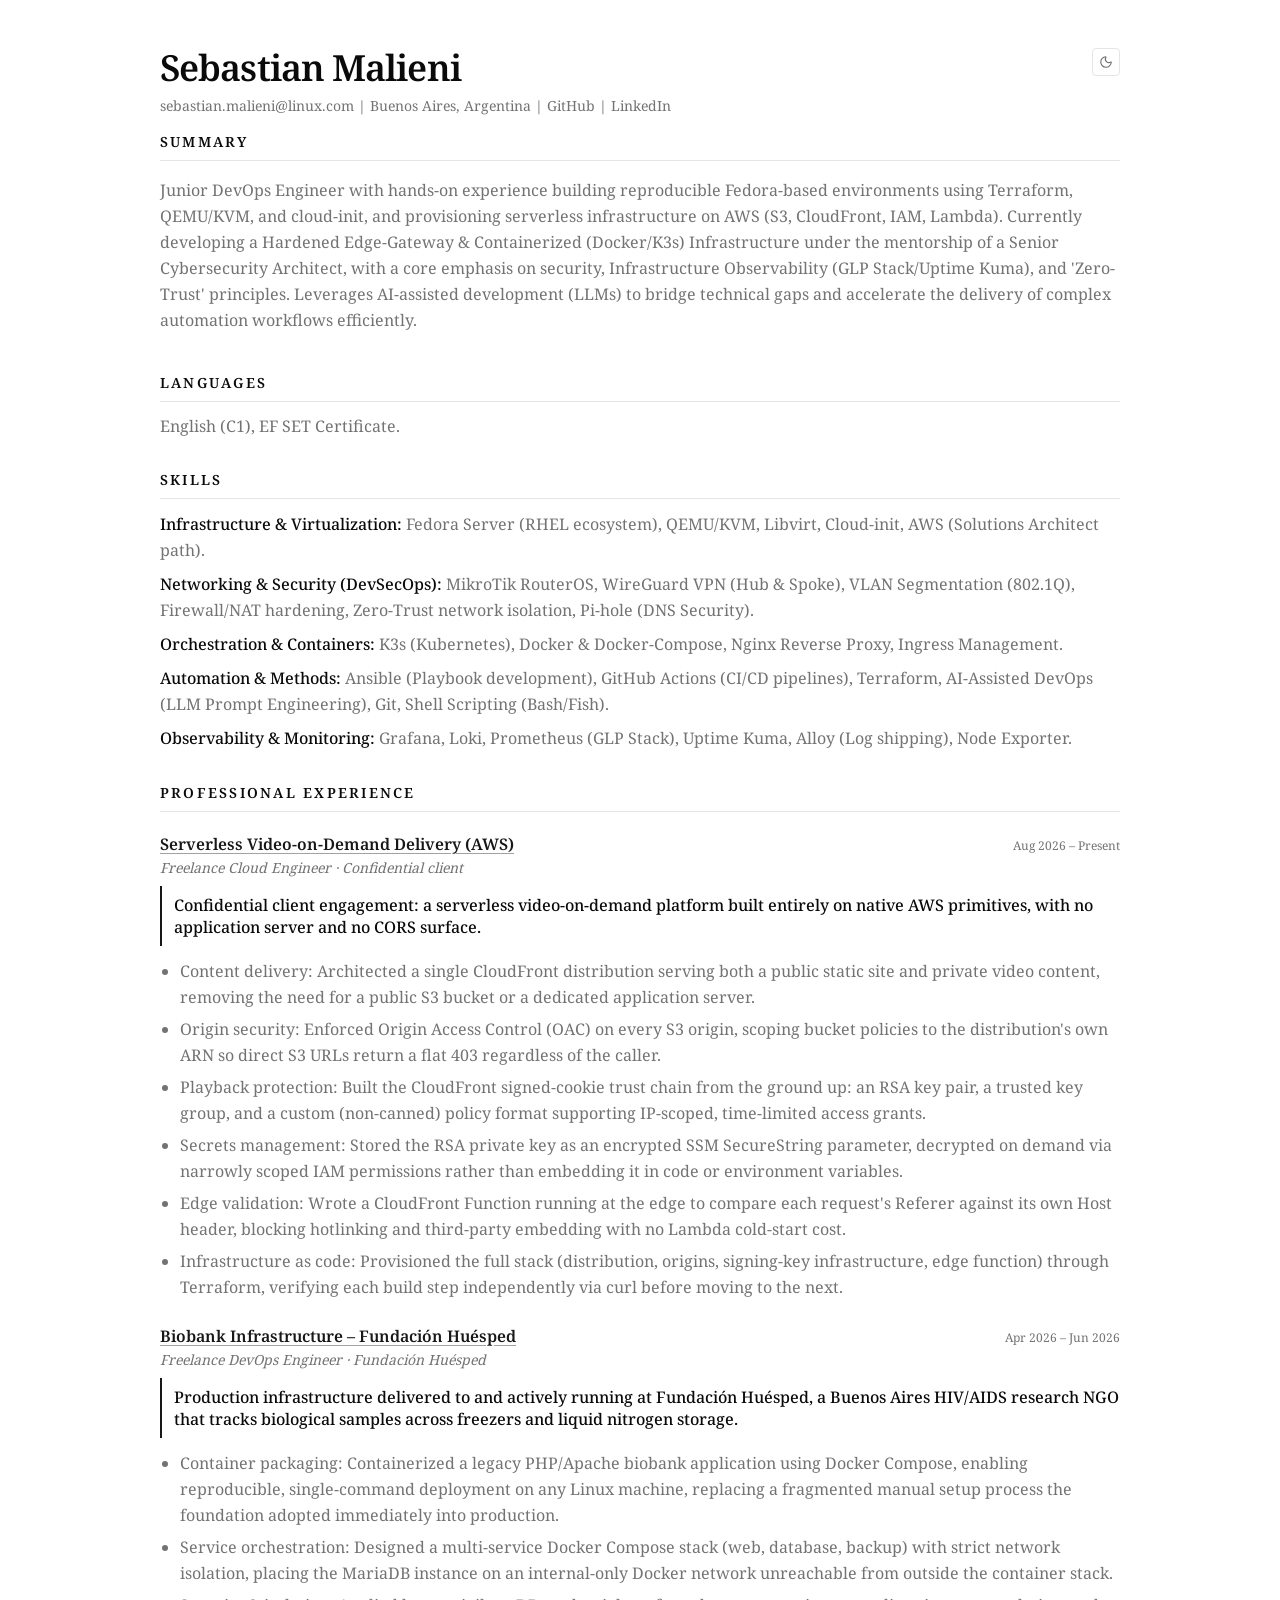
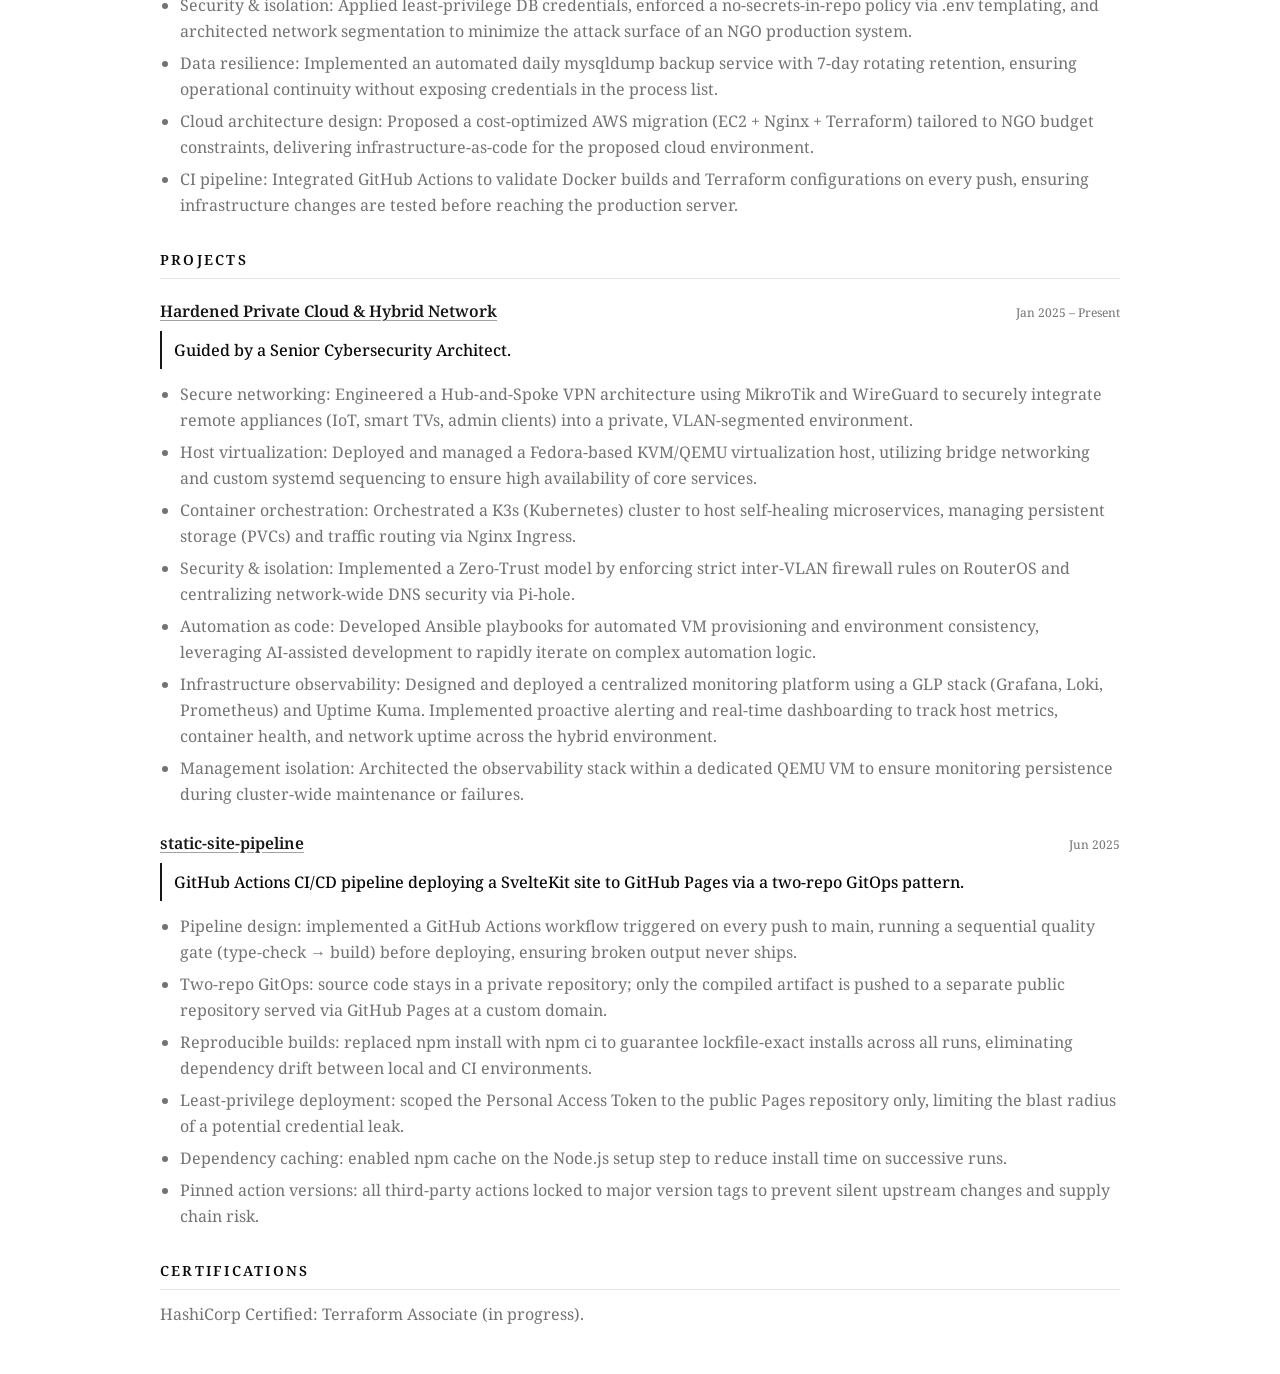
==== commit 1932af5f: "deploy: Sevamiau/sebamalieni-dev@cc603be18659d5b03bade5cc2d7b6c51f8bcaf92" ====
--- a/index.html
+++ b/index.html
@@ -7,15 +7,15 @@
 		<meta name="viewport" content="width=device-width, initial-scale=1" />
 
 		<meta name="text-scale" content="scale" />
-		<link href="./_app/immutable/entry/start.EjWLB3M0.js" rel="modulepreload">
-		<link href="./_app/immutable/chunks/xkXCMtXz.js" rel="modulepreload">
+		<link href="./_app/immutable/entry/start.DEUjQdF0.js" rel="modulepreload">
+		<link href="./_app/immutable/chunks/CQKrcxi5.js" rel="modulepreload">
 		<link href="./_app/immutable/chunks/BVoEFMAr.js" rel="modulepreload">
-		<link href="./_app/immutable/entry/app.D6f0nLJZ.js" rel="modulepreload">
+		<link href="./_app/immutable/entry/app.DH3L3lG9.js" rel="modulepreload">
 		<link href="./_app/immutable/chunks/CHncfsjL.js" rel="modulepreload">
 		<link href="./_app/immutable/chunks/D1hYfEew.js" rel="modulepreload">
 		<link href="./_app/immutable/nodes/0.CdrLuye8.js" rel="modulepreload">
 		<link href="./_app/immutable/chunks/DSAzhni3.js" rel="modulepreload">
-		<link href="./_app/immutable/nodes/2.Bwf-eHAz.js" rel="modulepreload">
+		<link href="./_app/immutable/nodes/2.DUDx561T.js" rel="modulepreload">
 		<!--12qhfyh--><link rel="icon" href="/favicon.png"/><!----><!--1uha8ag--><meta name="description" content="Sebastian Malieni Cv"/><!----><!--1funsus--><!--[-1--><!--]--> <!----><script>(function setInitialMode({ defaultMode = "system", themeColors, darkClassNames = ["dark"], lightClassNames = [], defaultTheme = "", modeStorageKey = "mode-watcher-mode", themeStorageKey = "mode-watcher-theme" }) {
 	const rootEl = document.documentElement;
 	const mode = localStorage.getItem(modeStorageKey) ?? defaultMode;
@@ -52,19 +52,19 @@
 				bridge technical gaps and accelerate the delivery of complex automation workflows
 				efficiently.</p></header> <!--[-1--><!--]--> <section class="mt-8"><h2 class="border-b border-border pb-2 text-sm font-semibold tracking-[0.16em] uppercase">Languages</h2> <ul class="mt-3 space-y-1.5 text-sm text-muted-foreground sm:text-base"><li>English (C1), <a class="underline-offset-2 hover:underline" href="https://cert.efset.org/eU11q9" target="_blank" rel="noopener noreferrer">EF SET Certificate</a>.</li></ul></section> <section class="mt-8"><h2 class="border-b border-border pb-2 text-sm font-semibold tracking-[0.16em] uppercase">Skills</h2> <div class="mt-3 space-y-2 text-sm leading-relaxed text-muted-foreground sm:text-base"><p><span class="font-medium text-foreground">Infrastructure &amp; Virtualization:</span> Fedora Server (RHEL ecosystem), QEMU/KVM, Libvirt, Cloud-init, AWS (Solutions Architect path).</p> <p><span class="font-medium text-foreground">Networking &amp; Security (DevSecOps):</span> MikroTik RouterOS, WireGuard VPN (Hub &amp; Spoke), VLAN Segmentation (802.1Q), Firewall/NAT hardening,
 					Zero-Trust network isolation, Pi-hole (DNS Security).</p> <p><span class="font-medium text-foreground">Orchestration &amp; Containers:</span> K3s (Kubernetes), Docker &amp; Docker-Compose, Nginx Reverse Proxy, Ingress Management.</p> <p><span class="font-medium text-foreground">Automation &amp; Methods:</span> Ansible (Playbook development), GitHub Actions (CI/CD pipelines), Terraform, AI-Assisted DevOps
-					(LLM Prompt Engineering), Git, Shell Scripting (Bash/Fish).</p> <p><span class="font-medium text-foreground">Observability &amp; Monitoring:</span> Grafana, Loki, Prometheus (GLP Stack), Uptime Kuma, Alloy (Log shipping), Node Exporter.</p></div></section> <section class="mt-8"><h2 class="border-b border-border pb-2 text-sm font-semibold tracking-[0.16em] uppercase">Professional Experience</h2> <div class="mt-5 space-y-6"><!--[--><article><div class="flex items-baseline justify-between gap-4"><h3 class="text-base font-semibold"><!--[0--><a class="text-primary underline decoration-primary/40 underline-offset-[3px] transition-colors hover:text-primary/90 hover:decoration-primary" href="https://github.com/Sevamiau/serverless-vod/" target="_blank" rel="noopener noreferrer">Serverless Video-on-Demand Delivery (AWS)</a><!--]--></h3> <!--[0--><span class="shrink-0 text-xs text-muted-foreground">Aug 2026 – Present</span><!--]--></div> <!--[0--><p class="mt-0.5 text-sm text-muted-foreground italic">Freelance Cloud Engineer · Confidential client</p><!--]--> <!--[0--><p class="mt-2 border-l-2 border-primary py-2 pl-3 text-sm leading-snug font-medium text-foreground sm:text-base">Confidential client engagement: a serverless video-on-demand platform built entirely on native AWS primitives, with no application server and no CORS surface.</p><!--]--> <ul class="list-disc space-y-1.5 pl-5 text-sm leading-relaxed text-muted-foreground sm:text-base mt-3"><!--[--><li>Content delivery: Architected a single CloudFront distribution serving both a public static site and private video content, removing the need for a public S3 bucket or a dedicated application server.</li><li>Origin security: Enforced Origin Access Control (OAC) on every S3 origin, scoping bucket policies to the distribution's own ARN so direct S3 URLs return a flat 403 regardless of the caller.</li><li>Playback protection: Built the CloudFront signed-cookie trust chain from the ground up: an RSA key pair, a trusted key group, and a custom (non-canned) policy format supporting IP-scoped, time-limited access grants.</li><li>Secrets management: Stored the RSA private key as an encrypted SSM SecureString parameter, decrypted on demand via narrowly scoped IAM permissions rather than embedding it in code or environment variables.</li><li>Edge validation: Wrote a CloudFront Function running at the edge to compare each request's Referer against its own Host header, blocking hotlinking and third-party embedding with no Lambda cold-start cost.</li><li>Infrastructure as code: Provisioned the full stack (distribution, origins, signing-key infrastructure, edge function) through Terraform, verifying each build step independently via curl before moving to the next.</li><!--]--></ul></article><article><div class="flex items-baseline justify-between gap-4"><h3 class="text-base font-semibold"><!--[0--><a class="text-primary underline decoration-primary/40 underline-offset-[3px] transition-colors hover:text-primary/90 hover:decoration-primary" href="https://github.com/Sevamiau/biobank-infra" target="_blank" rel="noopener noreferrer">Biobank Infrastructure – Fundación Huésped</a><!--]--></h3> <!--[0--><span class="shrink-0 text-xs text-muted-foreground">Mar 2025 – May 2025</span><!--]--></div> <!--[0--><p class="mt-0.5 text-sm text-muted-foreground italic">Freelance DevOps Engineer · Fundación Huésped</p><!--]--> <!--[0--><p class="mt-2 border-l-2 border-primary py-2 pl-3 text-sm leading-snug font-medium text-foreground sm:text-base">Production infrastructure delivered to and actively running at Fundación Huésped, a Buenos Aires HIV/AIDS research NGO that tracks biological samples across freezers and liquid nitrogen storage.</p><!--]--> <ul class="list-disc space-y-1.5 pl-5 text-sm leading-relaxed text-muted-foreground sm:text-base mt-3"><!--[--><li>Container packaging: Containerized a legacy PHP/Apache biobank application using Docker Compose, enabling reproducible, single-command deployment on any Linux machine, replacing a fragmented manual setup process the foundation adopted immediately into production.</li><li>Service orchestration: Designed a multi-service Docker Compose stack (web, database, backup) with strict network isolation, placing the MariaDB instance on an internal-only Docker network unreachable from outside the container stack.</li><li>Security &amp; isolation: Applied least-privilege DB credentials, enforced a no-secrets-in-repo policy via .env templating, and architected network segmentation to minimize the attack surface of an NGO production system.</li><li>Data resilience: Implemented an automated daily mysqldump backup service with 7-day rotating retention, ensuring operational continuity without exposing credentials in the process list.</li><li>Cloud architecture design: Proposed a cost-optimized AWS migration (EC2 + Nginx + Terraform) tailored to NGO budget constraints, delivering infrastructure-as-code for the proposed cloud environment.</li><li>CI pipeline: Integrated GitHub Actions to validate Docker builds and Terraform configurations on every push, ensuring infrastructure changes are tested before reaching the production server.</li><!--]--></ul></article><!--]--></div></section> <section class="mt-8"><h2 class="border-b border-border pb-2 text-sm font-semibold tracking-[0.16em] uppercase">Projects</h2> <div class="mt-5 space-y-6"><!--[--><article><div class="flex items-baseline justify-between gap-4"><h3 class="text-base font-semibold"><!--[0--><a class="text-primary underline decoration-primary/40 underline-offset-[3px] transition-colors hover:text-primary/90 hover:decoration-primary" href="https://github.com/Sevamiau/infra-documentation" target="_blank" rel="noopener noreferrer">Hardened Private Cloud &amp; Hybrid Network</a><!--]--></h3> <!--[0--><span class="shrink-0 text-xs text-muted-foreground">Jan 2025 – Present</span><!--]--></div> <!--[-1--><!--]--> <!--[0--><p class="mt-2 border-l-2 border-primary py-2 pl-3 text-sm leading-snug font-medium text-foreground sm:text-base">Guided by a Senior Cybersecurity Architect.</p><!--]--> <ul class="list-disc space-y-1.5 pl-5 text-sm leading-relaxed text-muted-foreground sm:text-base mt-3"><!--[--><li>Secure networking: Engineered a Hub-and-Spoke VPN architecture using MikroTik and WireGuard to securely integrate remote appliances (IoT, smart TVs, admin clients) into a private, VLAN-segmented environment.</li><li>Host virtualization: Deployed and managed a Fedora-based KVM/QEMU virtualization host, utilizing bridge networking and custom systemd sequencing to ensure high availability of core services.</li><li>Container orchestration: Orchestrated a K3s (Kubernetes) cluster to host self-healing microservices, managing persistent storage (PVCs) and traffic routing via Nginx Ingress.</li><li>Security &amp; isolation: Implemented a Zero-Trust model by enforcing strict inter-VLAN firewall rules on RouterOS and centralizing network-wide DNS security via Pi-hole.</li><li>Automation as code: Developed Ansible playbooks for automated VM provisioning and environment consistency, leveraging AI-assisted development to rapidly iterate on complex automation logic.</li><li>Infrastructure observability: Designed and deployed a centralized monitoring platform using a GLP stack (Grafana, Loki, Prometheus) and Uptime Kuma. Implemented proactive alerting and real-time dashboarding to track host metrics, container health, and network uptime across the hybrid environment.</li><li>Management isolation: Architected the observability stack within a dedicated QEMU VM to ensure monitoring persistence during cluster-wide maintenance or failures.</li><!--]--></ul></article><article><div class="flex items-baseline justify-between gap-4"><h3 class="text-base font-semibold"><!--[0--><a class="text-primary underline decoration-primary/40 underline-offset-[3px] transition-colors hover:text-primary/90 hover:decoration-primary" href="https://github.com/Sevamiau/static-site-pipeline" target="_blank" rel="noopener noreferrer">static-site-pipeline</a><!--]--></h3> <!--[0--><span class="shrink-0 text-xs text-muted-foreground">Jun 2025</span><!--]--></div> <!--[-1--><!--]--> <!--[0--><p class="mt-2 border-l-2 border-primary py-2 pl-3 text-sm leading-snug font-medium text-foreground sm:text-base">GitHub Actions CI/CD pipeline deploying a SvelteKit site to GitHub Pages via a two-repo GitOps pattern.</p><!--]--> <ul class="list-disc space-y-1.5 pl-5 text-sm leading-relaxed text-muted-foreground sm:text-base mt-3"><!--[--><li>Pipeline design: implemented a GitHub Actions workflow triggered on every push to main, running a sequential quality gate (type-check → build) before deploying, ensuring broken output never ships.</li><li>Two-repo GitOps: source code stays in a private repository; only the compiled artifact is pushed to a separate public repository served via GitHub Pages at a custom domain.</li><li>Reproducible builds: replaced npm install with npm ci to guarantee lockfile-exact installs across all runs, eliminating dependency drift between local and CI environments.</li><li>Least-privilege deployment: scoped the Personal Access Token to the public Pages repository only, limiting the blast radius of a potential credential leak.</li><li>Dependency caching: enabled npm cache on the Node.js setup step to reduce install time on successive runs.</li><li>Pinned action versions: all third-party actions locked to major version tags to prevent silent upstream changes and supply chain risk.</li><!--]--></ul></article><!--]--></div></section> <section class="mt-8"><h2 class="border-b border-border pb-2 text-sm font-semibold tracking-[0.16em] uppercase">Certifications</h2> <ul class="mt-3 space-y-1.5 text-sm text-muted-foreground sm:text-base"><li>HashiCorp Certified: Terraform Associate (in progress).</li></ul></section></div></main><!--]--><!----> <!--[-1--><!--]--><!----><!--]--><!--]--> <!--[-1--><!--]--><!--]-->
+					(LLM Prompt Engineering), Git, Shell Scripting (Bash/Fish).</p> <p><span class="font-medium text-foreground">Observability &amp; Monitoring:</span> Grafana, Loki, Prometheus (GLP Stack), Uptime Kuma, Alloy (Log shipping), Node Exporter.</p></div></section> <section class="mt-8"><h2 class="border-b border-border pb-2 text-sm font-semibold tracking-[0.16em] uppercase">Professional Experience</h2> <div class="mt-5 space-y-6"><!--[--><article><div class="flex items-baseline justify-between gap-4"><h3 class="text-base font-semibold"><!--[0--><a class="text-primary underline decoration-primary/40 underline-offset-[3px] transition-colors hover:text-primary/90 hover:decoration-primary" href="https://github.com/Sevamiau/serverless-vod/" target="_blank" rel="noopener noreferrer">Serverless Video-on-Demand Delivery (AWS)</a><!--]--></h3> <!--[0--><span class="shrink-0 text-xs text-muted-foreground">Aug 2026 – Present</span><!--]--></div> <!--[0--><p class="mt-0.5 text-sm text-muted-foreground italic">Freelance Cloud Engineer · Confidential client</p><!--]--> <!--[0--><p class="mt-2 border-l-2 border-primary py-2 pl-3 text-sm leading-snug font-medium text-foreground sm:text-base">Confidential client engagement: a serverless video-on-demand platform built entirely on native AWS primitives, with no application server and no CORS surface.</p><!--]--> <ul class="list-disc space-y-1.5 pl-5 text-sm leading-relaxed text-muted-foreground sm:text-base mt-3"><!--[--><li>Content delivery: Architected a single CloudFront distribution serving both a public static site and private video content, removing the need for a public S3 bucket or a dedicated application server.</li><li>Origin security: Enforced Origin Access Control (OAC) on every S3 origin, scoping bucket policies to the distribution's own ARN so direct S3 URLs return a flat 403 regardless of the caller.</li><li>Playback protection: Built the CloudFront signed-cookie trust chain from the ground up: an RSA key pair, a trusted key group, and a custom (non-canned) policy format supporting IP-scoped, time-limited access grants.</li><li>Secrets management: Stored the RSA private key as an encrypted SSM SecureString parameter, decrypted on demand via narrowly scoped IAM permissions rather than embedding it in code or environment variables.</li><li>Edge validation: Wrote a CloudFront Function running at the edge to compare each request's Referer against its own Host header, blocking hotlinking and third-party embedding with no Lambda cold-start cost.</li><li>Infrastructure as code: Provisioned the full stack (distribution, origins, signing-key infrastructure, edge function) through Terraform, verifying each build step independently via curl before moving to the next.</li><!--]--></ul></article><article><div class="flex items-baseline justify-between gap-4"><h3 class="text-base font-semibold"><!--[0--><a class="text-primary underline decoration-primary/40 underline-offset-[3px] transition-colors hover:text-primary/90 hover:decoration-primary" href="https://github.com/Sevamiau/biobank-infra" target="_blank" rel="noopener noreferrer">Biobank Infrastructure – Fundación Huésped</a><!--]--></h3> <!--[0--><span class="shrink-0 text-xs text-muted-foreground">Apr 2026 – Jun 2026</span><!--]--></div> <!--[0--><p class="mt-0.5 text-sm text-muted-foreground italic">Freelance DevOps Engineer · Fundación Huésped</p><!--]--> <!--[0--><p class="mt-2 border-l-2 border-primary py-2 pl-3 text-sm leading-snug font-medium text-foreground sm:text-base">Production infrastructure delivered to and actively running at Fundación Huésped, a Buenos Aires HIV/AIDS research NGO that tracks biological samples across freezers and liquid nitrogen storage.</p><!--]--> <ul class="list-disc space-y-1.5 pl-5 text-sm leading-relaxed text-muted-foreground sm:text-base mt-3"><!--[--><li>Container packaging: Containerized a legacy PHP/Apache biobank application using Docker Compose, enabling reproducible, single-command deployment on any Linux machine, replacing a fragmented manual setup process the foundation adopted immediately into production.</li><li>Service orchestration: Designed a multi-service Docker Compose stack (web, database, backup) with strict network isolation, placing the MariaDB instance on an internal-only Docker network unreachable from outside the container stack.</li><li>Security &amp; isolation: Applied least-privilege DB credentials, enforced a no-secrets-in-repo policy via .env templating, and architected network segmentation to minimize the attack surface of an NGO production system.</li><li>Data resilience: Implemented an automated daily mysqldump backup service with 7-day rotating retention, ensuring operational continuity without exposing credentials in the process list.</li><li>Cloud architecture design: Proposed a cost-optimized AWS migration (EC2 + Nginx + Terraform) tailored to NGO budget constraints, delivering infrastructure-as-code for the proposed cloud environment.</li><li>CI pipeline: Integrated GitHub Actions to validate Docker builds and Terraform configurations on every push, ensuring infrastructure changes are tested before reaching the production server.</li><!--]--></ul></article><!--]--></div></section> <section class="mt-8"><h2 class="border-b border-border pb-2 text-sm font-semibold tracking-[0.16em] uppercase">Projects</h2> <div class="mt-5 space-y-6"><!--[--><article><div class="flex items-baseline justify-between gap-4"><h3 class="text-base font-semibold"><!--[0--><a class="text-primary underline decoration-primary/40 underline-offset-[3px] transition-colors hover:text-primary/90 hover:decoration-primary" href="https://github.com/Sevamiau/infra-documentation" target="_blank" rel="noopener noreferrer">Hardened Private Cloud &amp; Hybrid Network</a><!--]--></h3> <!--[0--><span class="shrink-0 text-xs text-muted-foreground">Jan 2025 – Present</span><!--]--></div> <!--[-1--><!--]--> <!--[0--><p class="mt-2 border-l-2 border-primary py-2 pl-3 text-sm leading-snug font-medium text-foreground sm:text-base">Guided by a Senior Cybersecurity Architect.</p><!--]--> <ul class="list-disc space-y-1.5 pl-5 text-sm leading-relaxed text-muted-foreground sm:text-base mt-3"><!--[--><li>Secure networking: Engineered a Hub-and-Spoke VPN architecture using MikroTik and WireGuard to securely integrate remote appliances (IoT, smart TVs, admin clients) into a private, VLAN-segmented environment.</li><li>Host virtualization: Deployed and managed a Fedora-based KVM/QEMU virtualization host, utilizing bridge networking and custom systemd sequencing to ensure high availability of core services.</li><li>Container orchestration: Orchestrated a K3s (Kubernetes) cluster to host self-healing microservices, managing persistent storage (PVCs) and traffic routing via Nginx Ingress.</li><li>Security &amp; isolation: Implemented a Zero-Trust model by enforcing strict inter-VLAN firewall rules on RouterOS and centralizing network-wide DNS security via Pi-hole.</li><li>Automation as code: Developed Ansible playbooks for automated VM provisioning and environment consistency, leveraging AI-assisted development to rapidly iterate on complex automation logic.</li><li>Infrastructure observability: Designed and deployed a centralized monitoring platform using a GLP stack (Grafana, Loki, Prometheus) and Uptime Kuma. Implemented proactive alerting and real-time dashboarding to track host metrics, container health, and network uptime across the hybrid environment.</li><li>Management isolation: Architected the observability stack within a dedicated QEMU VM to ensure monitoring persistence during cluster-wide maintenance or failures.</li><!--]--></ul></article><article><div class="flex items-baseline justify-between gap-4"><h3 class="text-base font-semibold"><!--[0--><a class="text-primary underline decoration-primary/40 underline-offset-[3px] transition-colors hover:text-primary/90 hover:decoration-primary" href="https://github.com/Sevamiau/static-site-pipeline" target="_blank" rel="noopener noreferrer">static-site-pipeline</a><!--]--></h3> <!--[0--><span class="shrink-0 text-xs text-muted-foreground">Jun 2025</span><!--]--></div> <!--[-1--><!--]--> <!--[0--><p class="mt-2 border-l-2 border-primary py-2 pl-3 text-sm leading-snug font-medium text-foreground sm:text-base">GitHub Actions CI/CD pipeline deploying a SvelteKit site to GitHub Pages via a two-repo GitOps pattern.</p><!--]--> <ul class="list-disc space-y-1.5 pl-5 text-sm leading-relaxed text-muted-foreground sm:text-base mt-3"><!--[--><li>Pipeline design: implemented a GitHub Actions workflow triggered on every push to main, running a sequential quality gate (type-check → build) before deploying, ensuring broken output never ships.</li><li>Two-repo GitOps: source code stays in a private repository; only the compiled artifact is pushed to a separate public repository served via GitHub Pages at a custom domain.</li><li>Reproducible builds: replaced npm install with npm ci to guarantee lockfile-exact installs across all runs, eliminating dependency drift between local and CI environments.</li><li>Least-privilege deployment: scoped the Personal Access Token to the public Pages repository only, limiting the blast radius of a potential credential leak.</li><li>Dependency caching: enabled npm cache on the Node.js setup step to reduce install time on successive runs.</li><li>Pinned action versions: all third-party actions locked to major version tags to prevent silent upstream changes and supply chain risk.</li><!--]--></ul></article><!--]--></div></section> <section class="mt-8"><h2 class="border-b border-border pb-2 text-sm font-semibold tracking-[0.16em] uppercase">Certifications</h2> <ul class="mt-3 space-y-1.5 text-sm text-muted-foreground sm:text-base"><li>HashiCorp Certified: Terraform Associate (in progress).</li></ul></section></div></main><!--]--><!----> <!--[-1--><!--]--><!----><!--]--><!--]--> <!--[-1--><!--]--><!--]-->
 			
 			<script>
 				{
-					__sveltekit_38qrkp = {
+					__sveltekit_1n60xen = {
 						base: new URL(".", location).pathname.slice(0, -1)
 					};
 
 					const element = document.currentScript.parentElement;
 
 					Promise.all([
-						import("./_app/immutable/entry/start.EjWLB3M0.js"),
-						import("./_app/immutable/entry/app.D6f0nLJZ.js")
+						import("./_app/immutable/entry/start.DEUjQdF0.js"),
+						import("./_app/immutable/entry/app.DH3L3lG9.js")
 					]).then(([kit, app]) => {
 						kit.start(app, element, {
 							node_ids: [0, 2],
